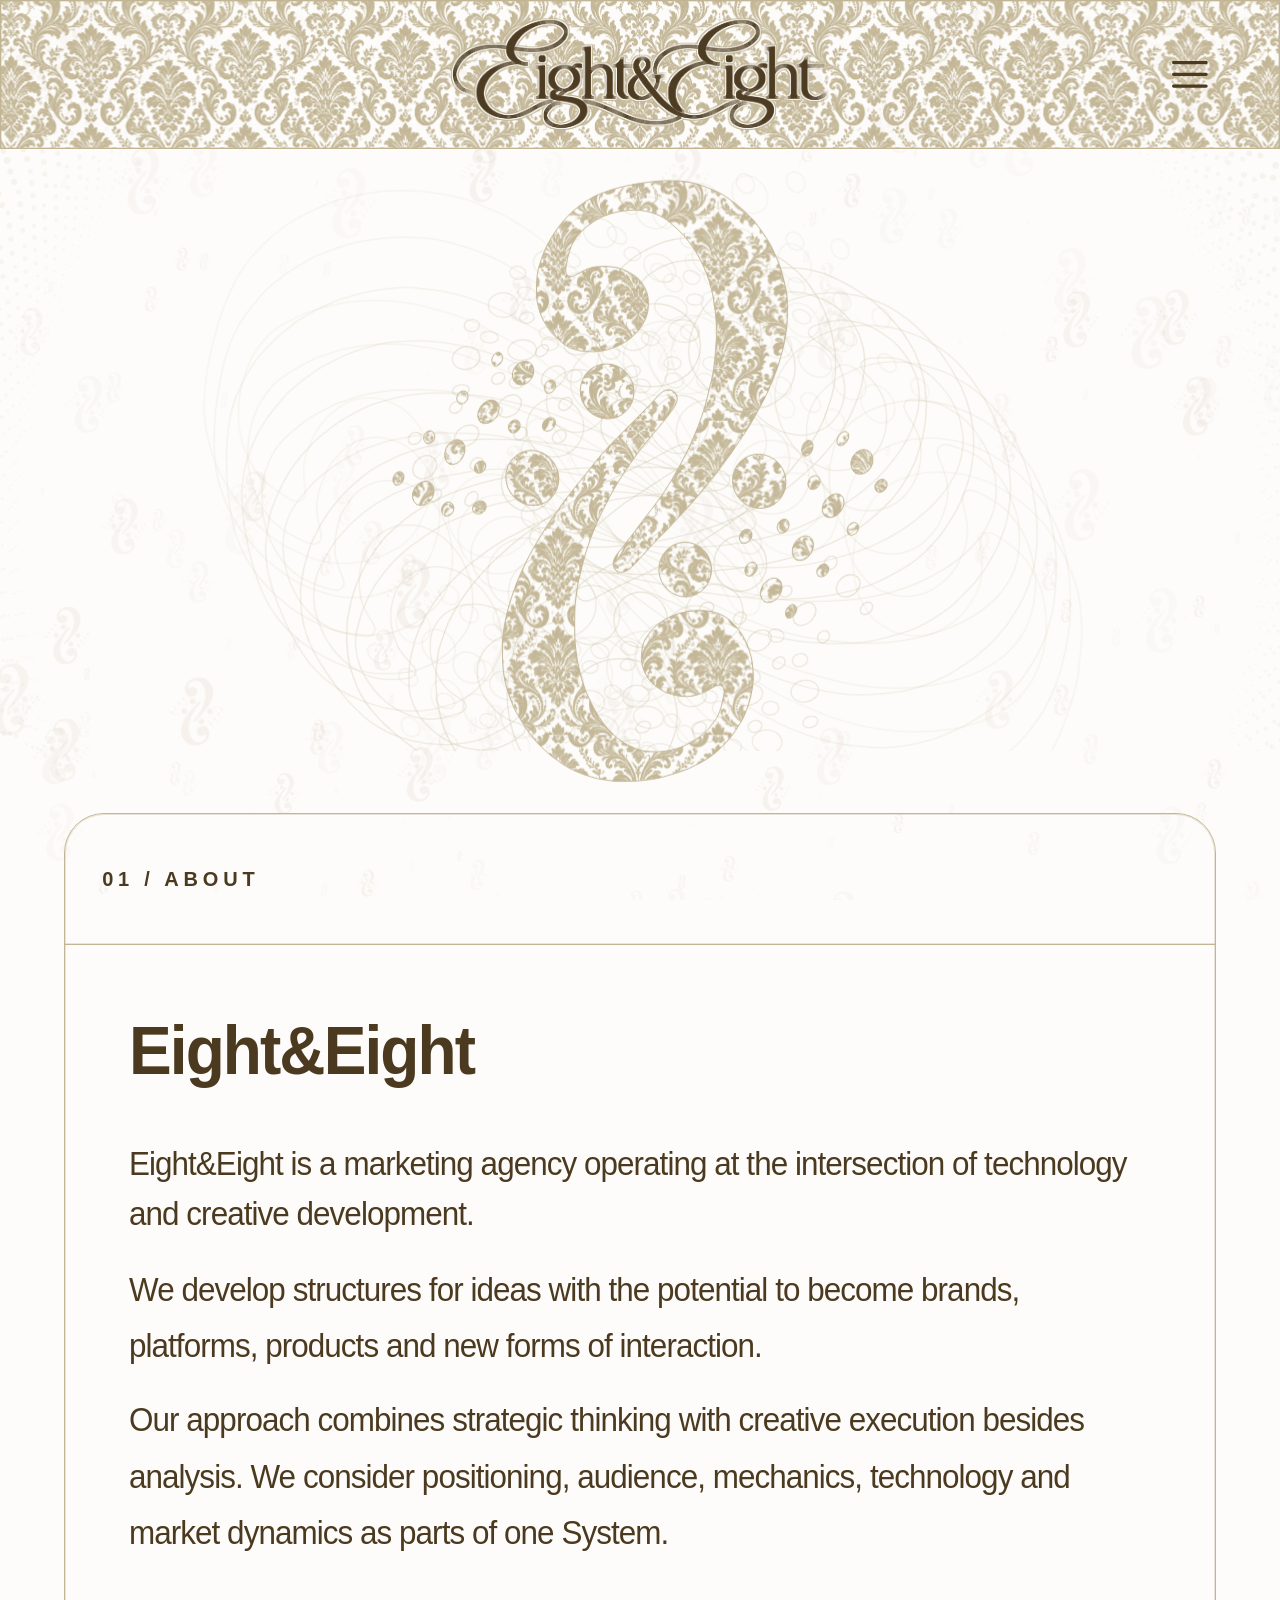
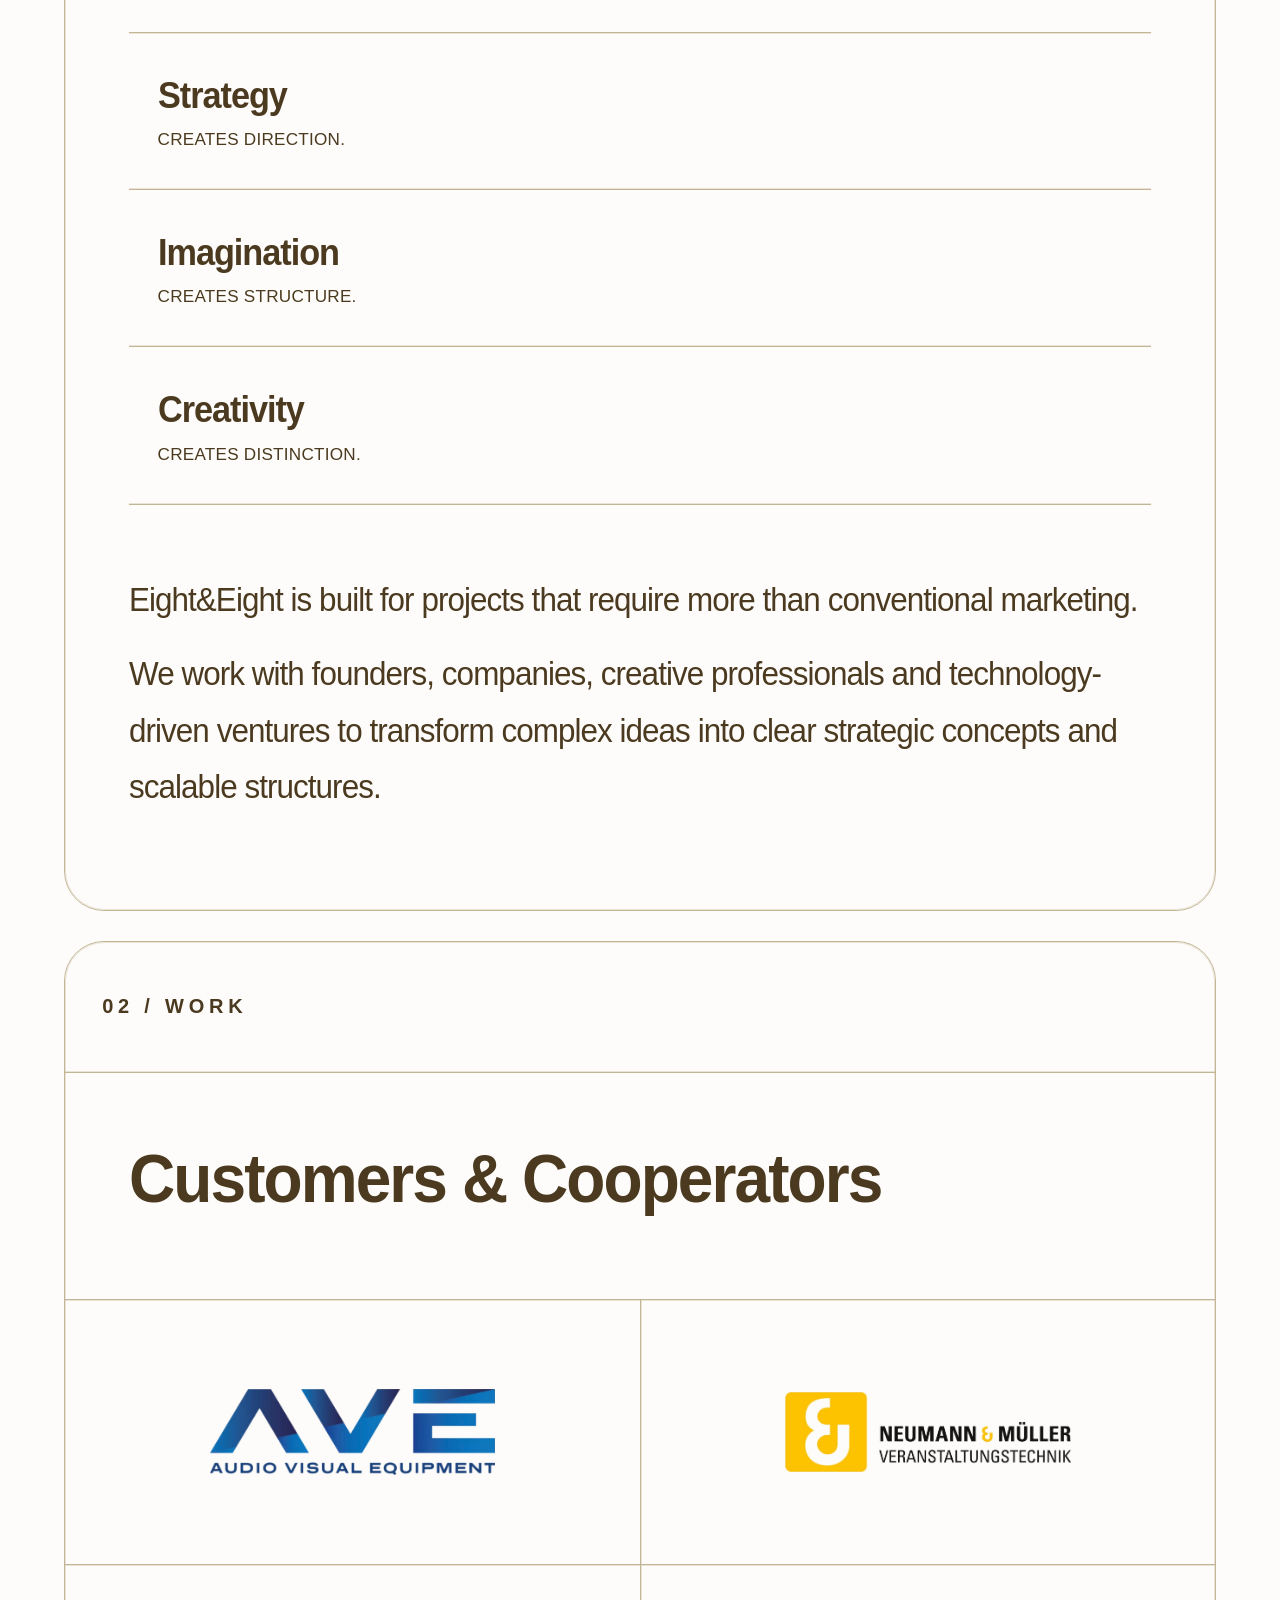
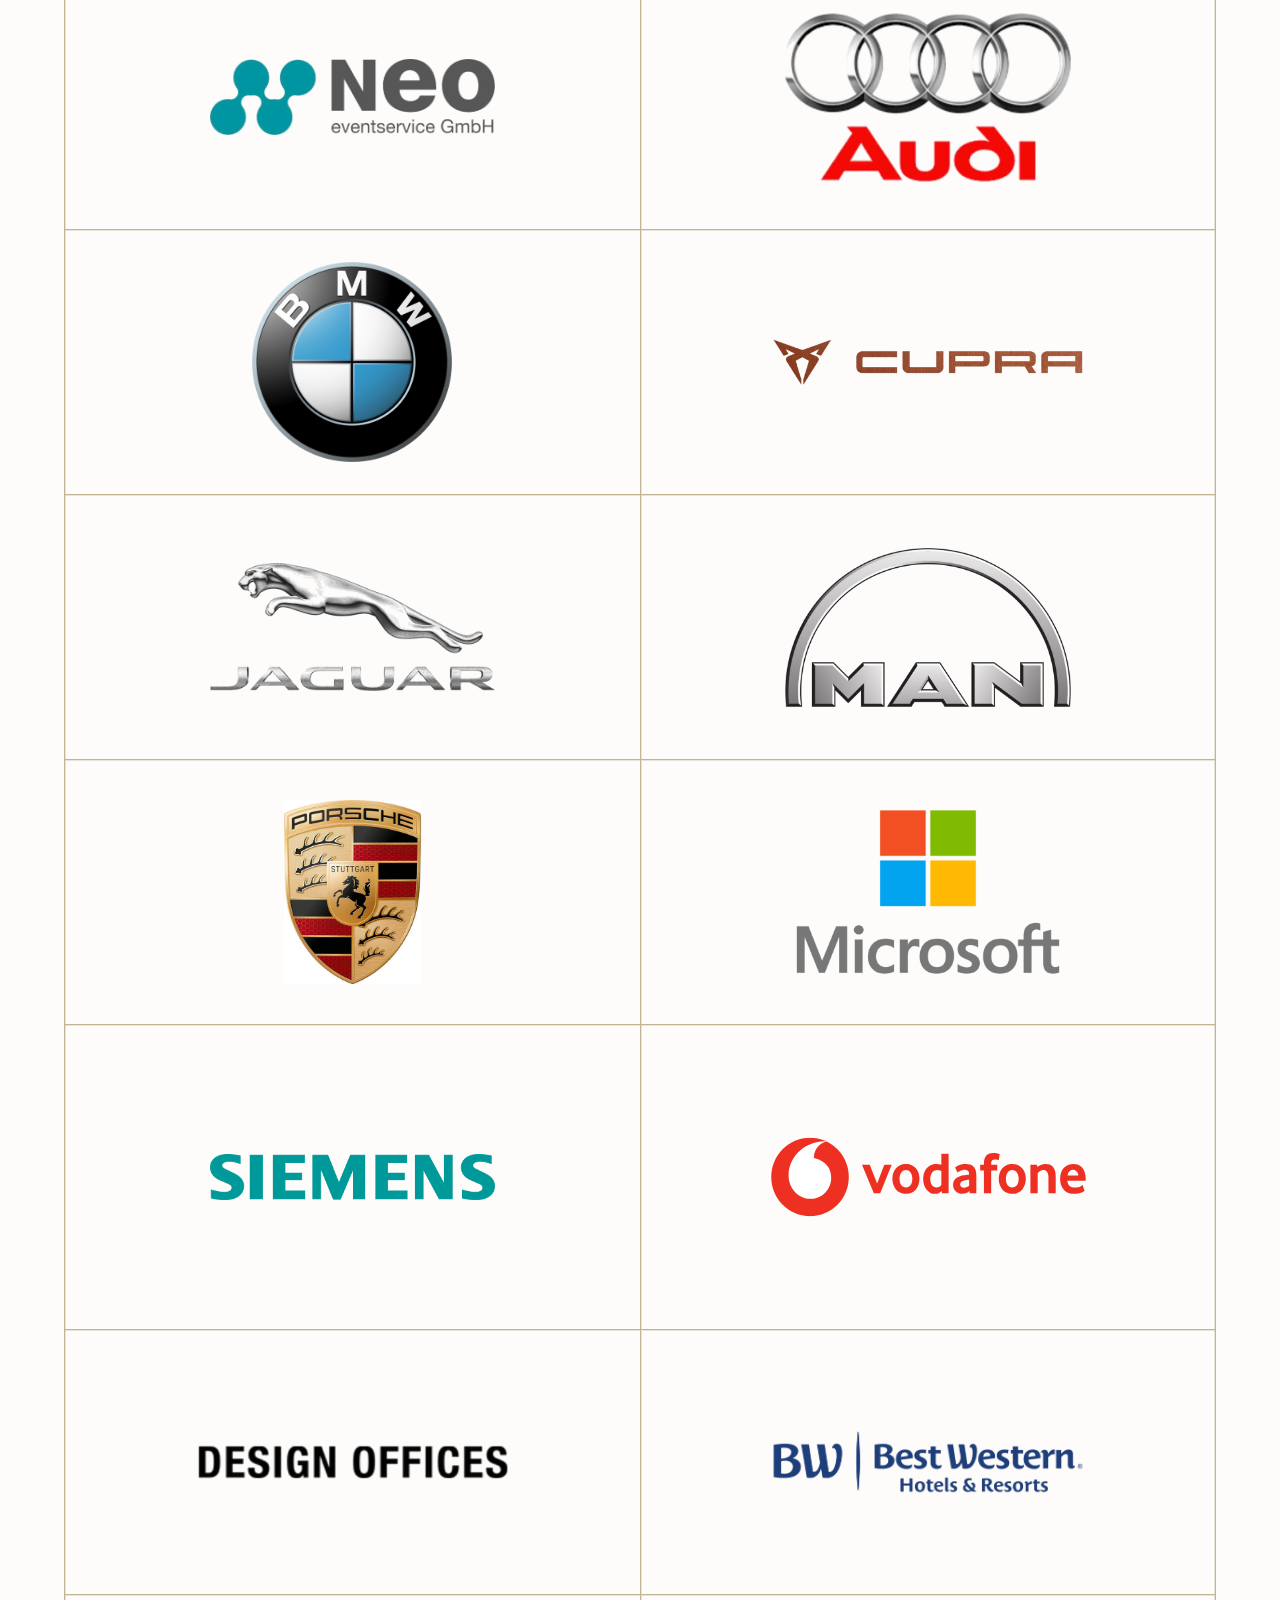
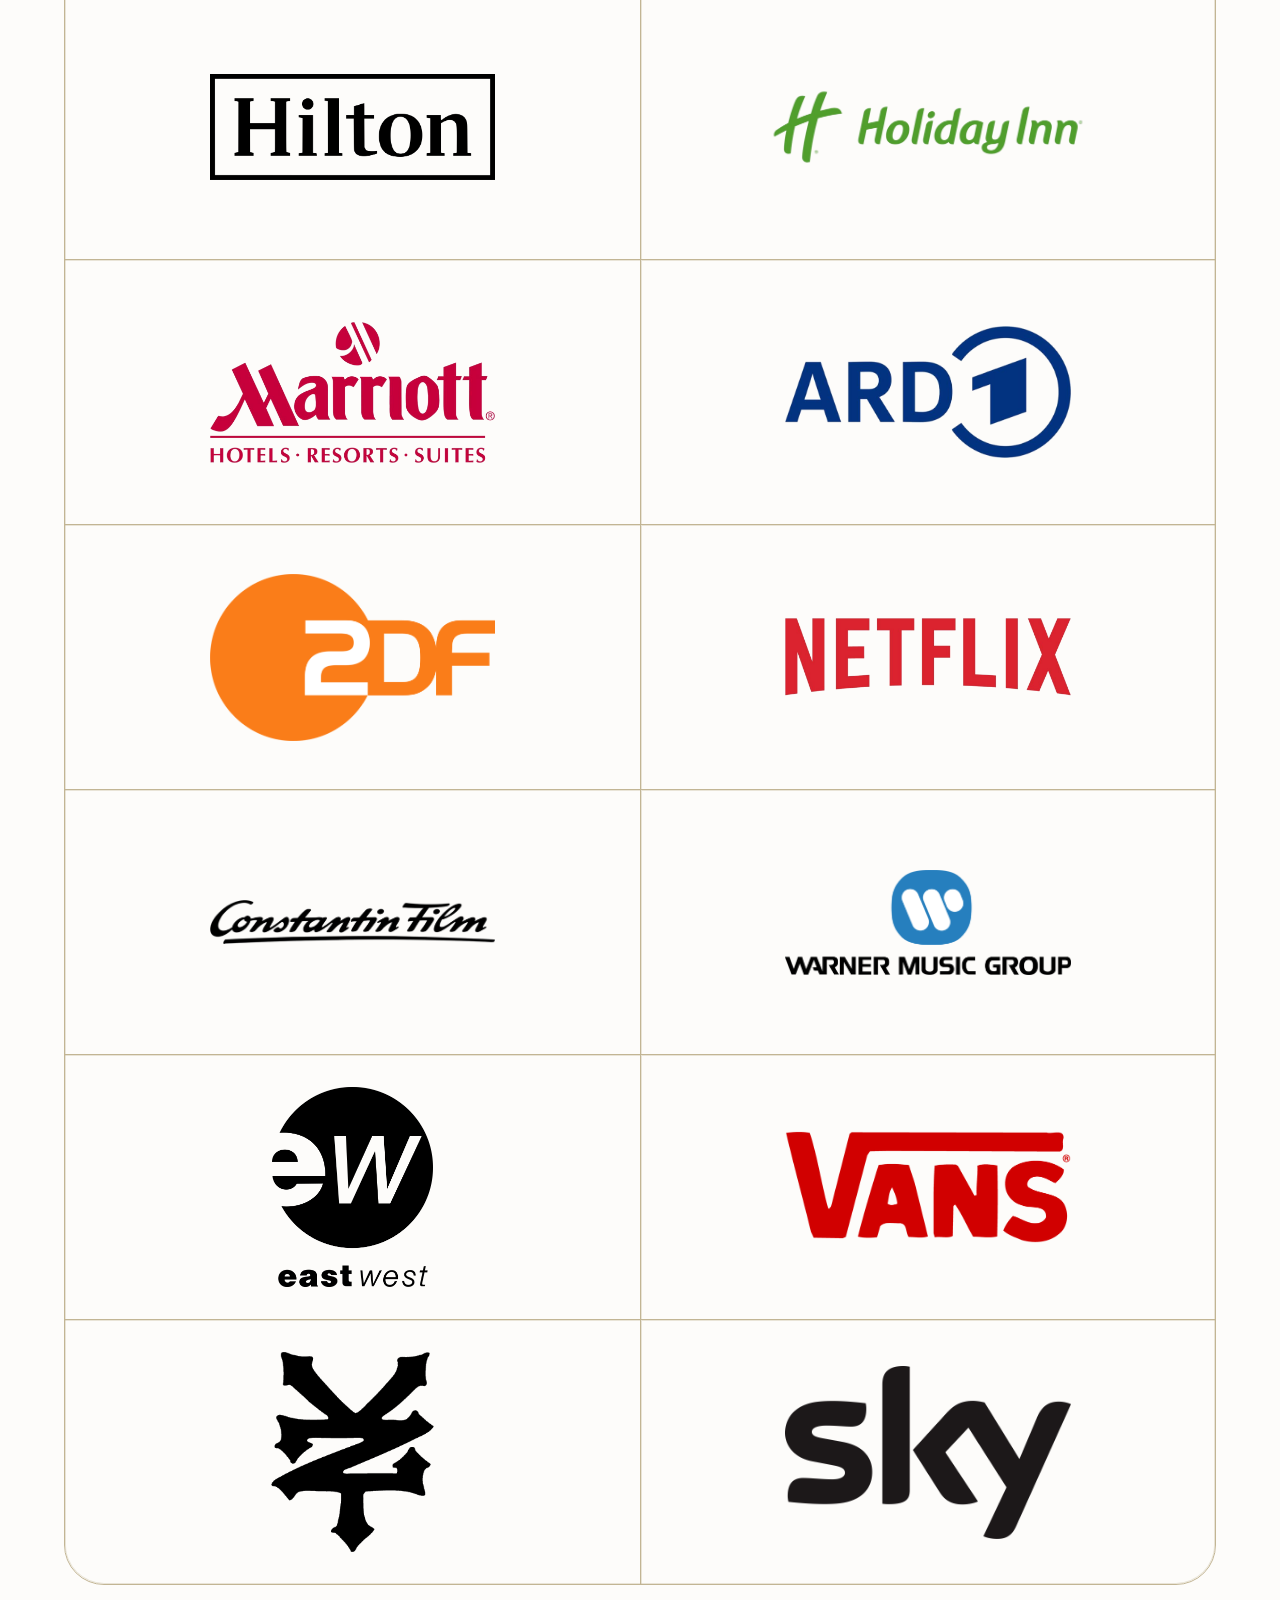
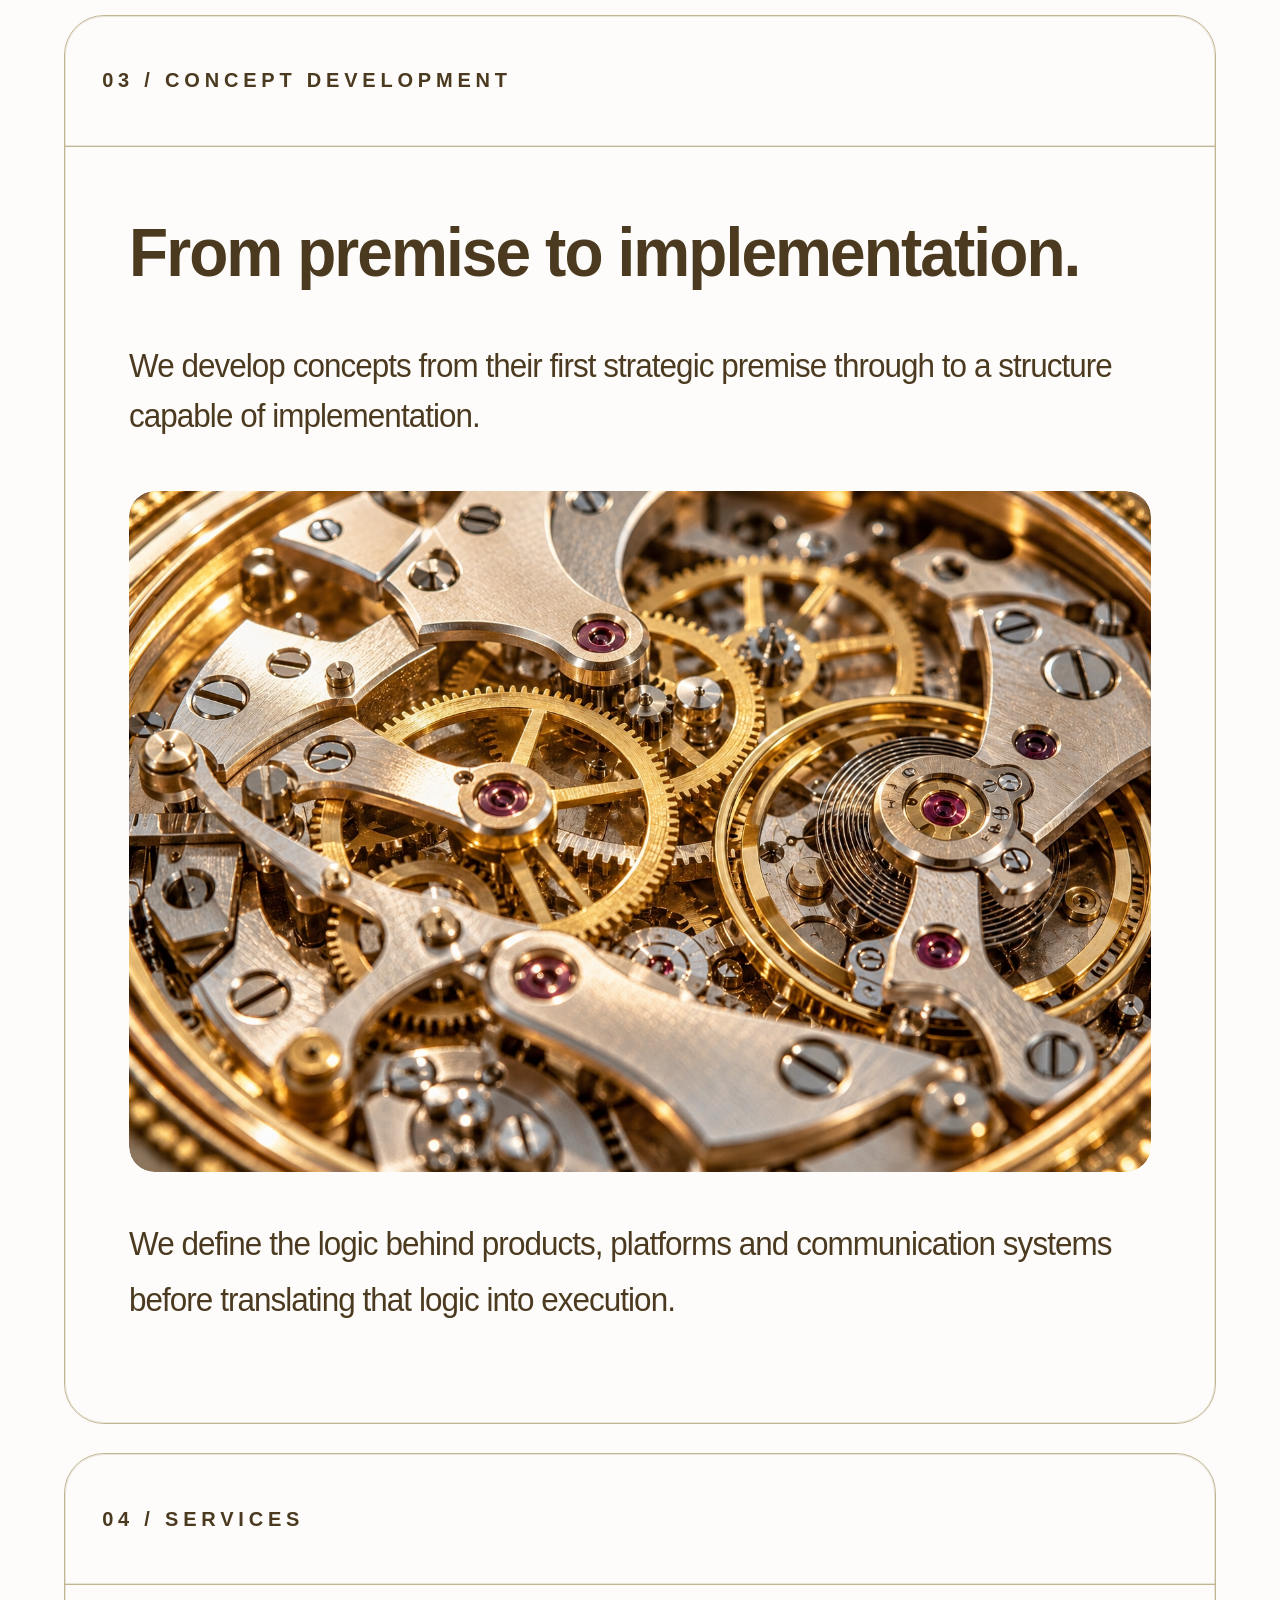
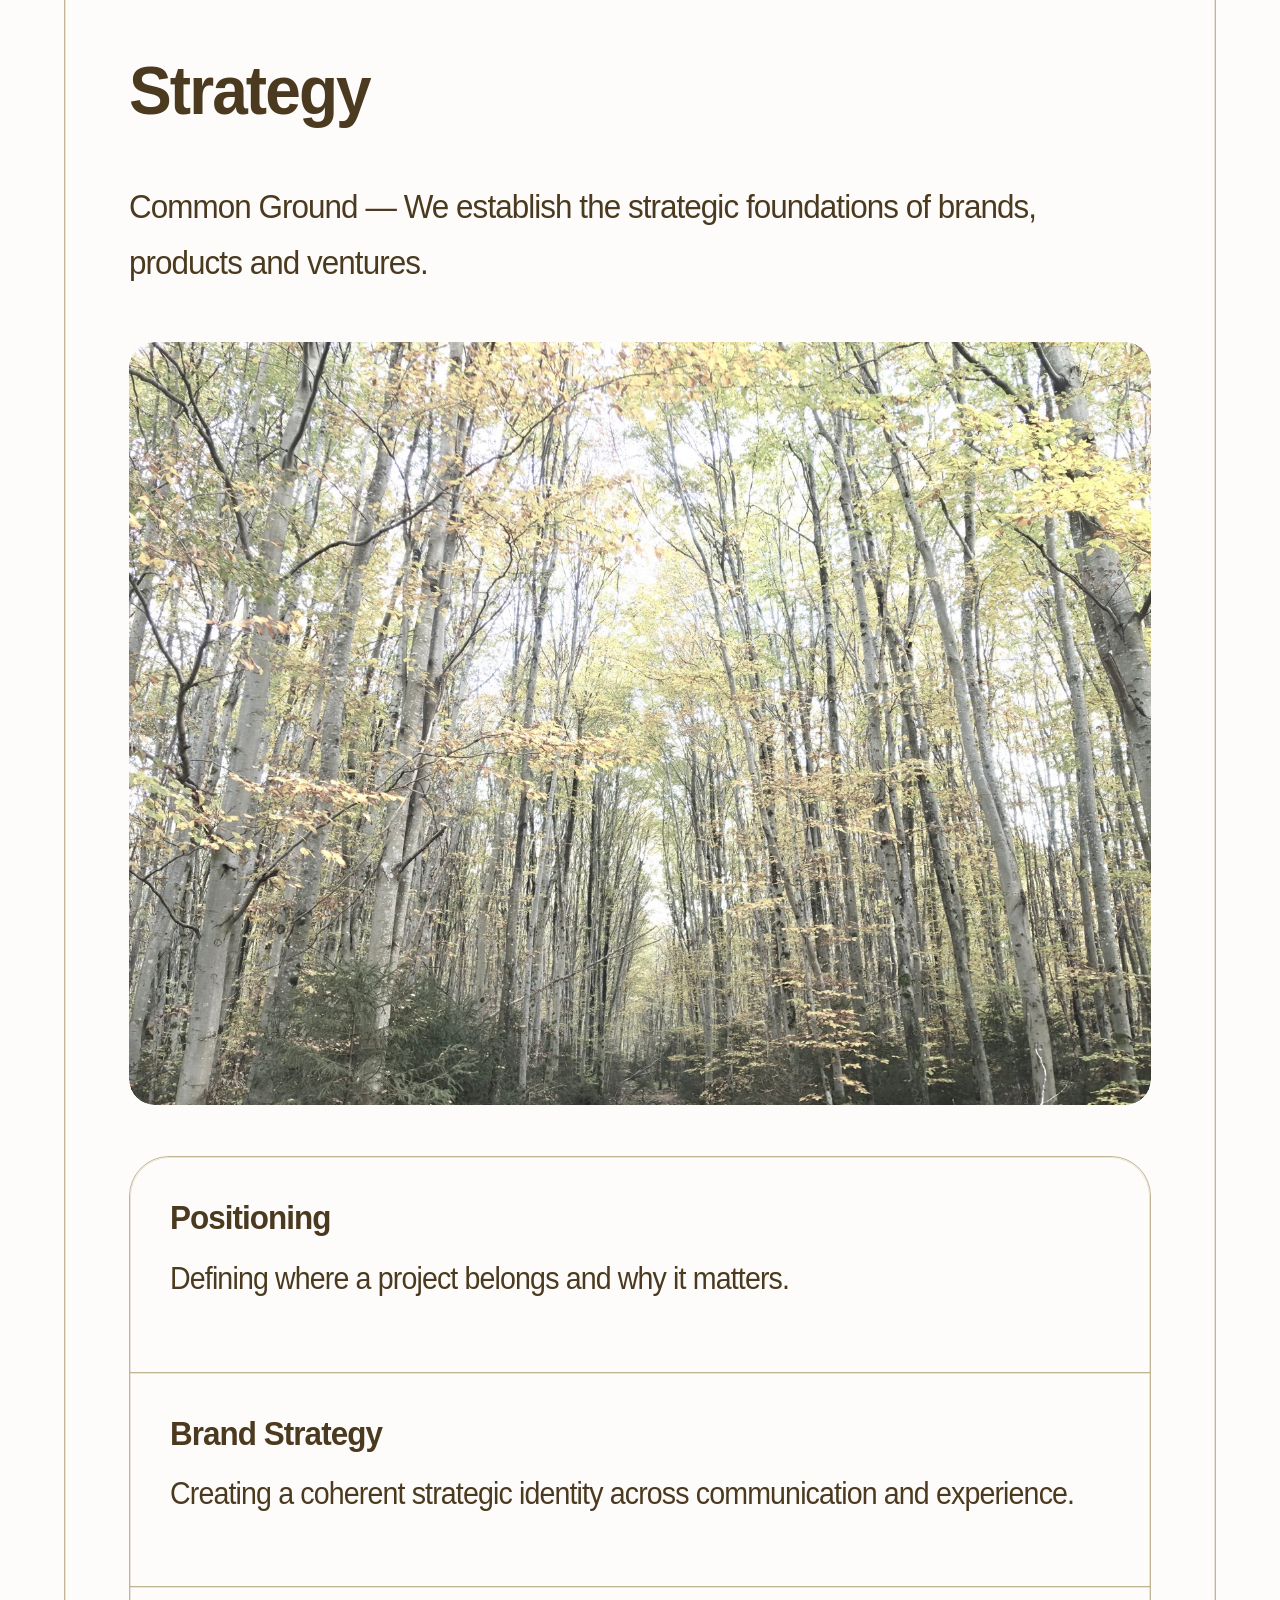
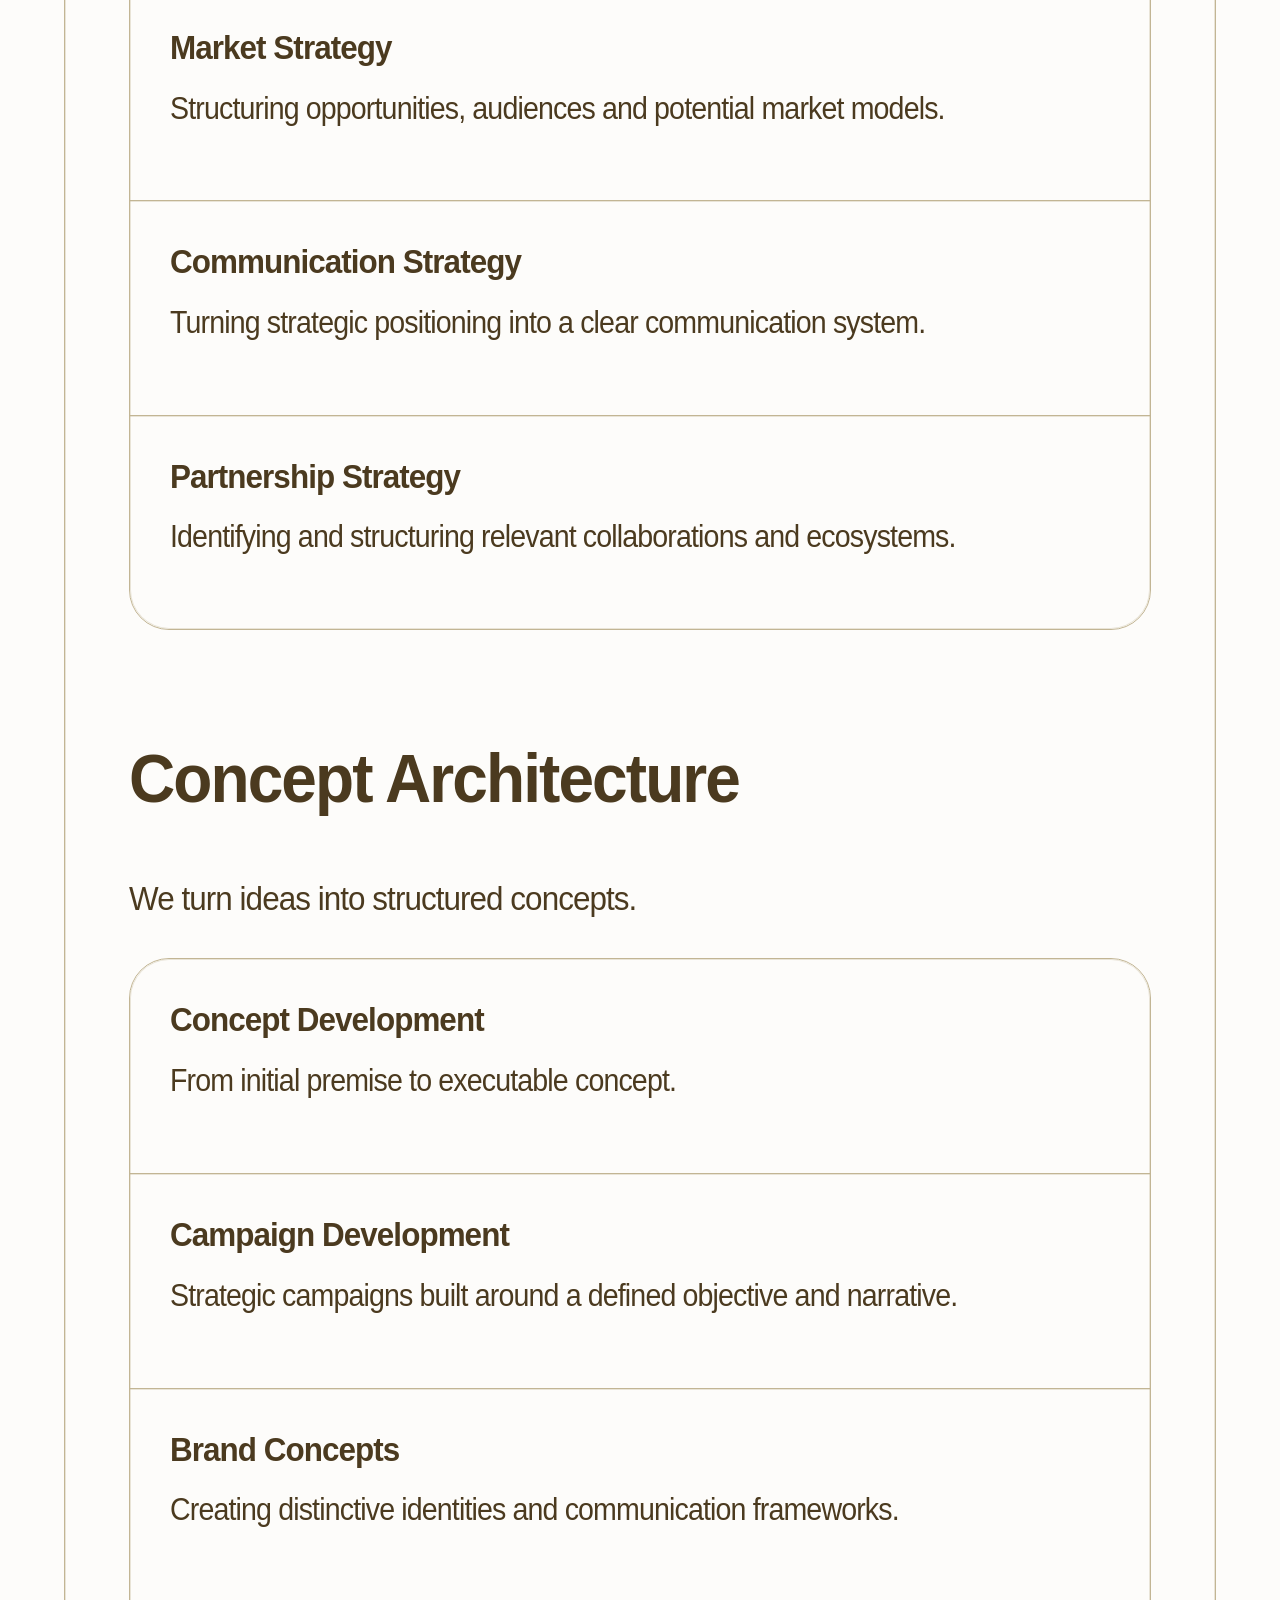
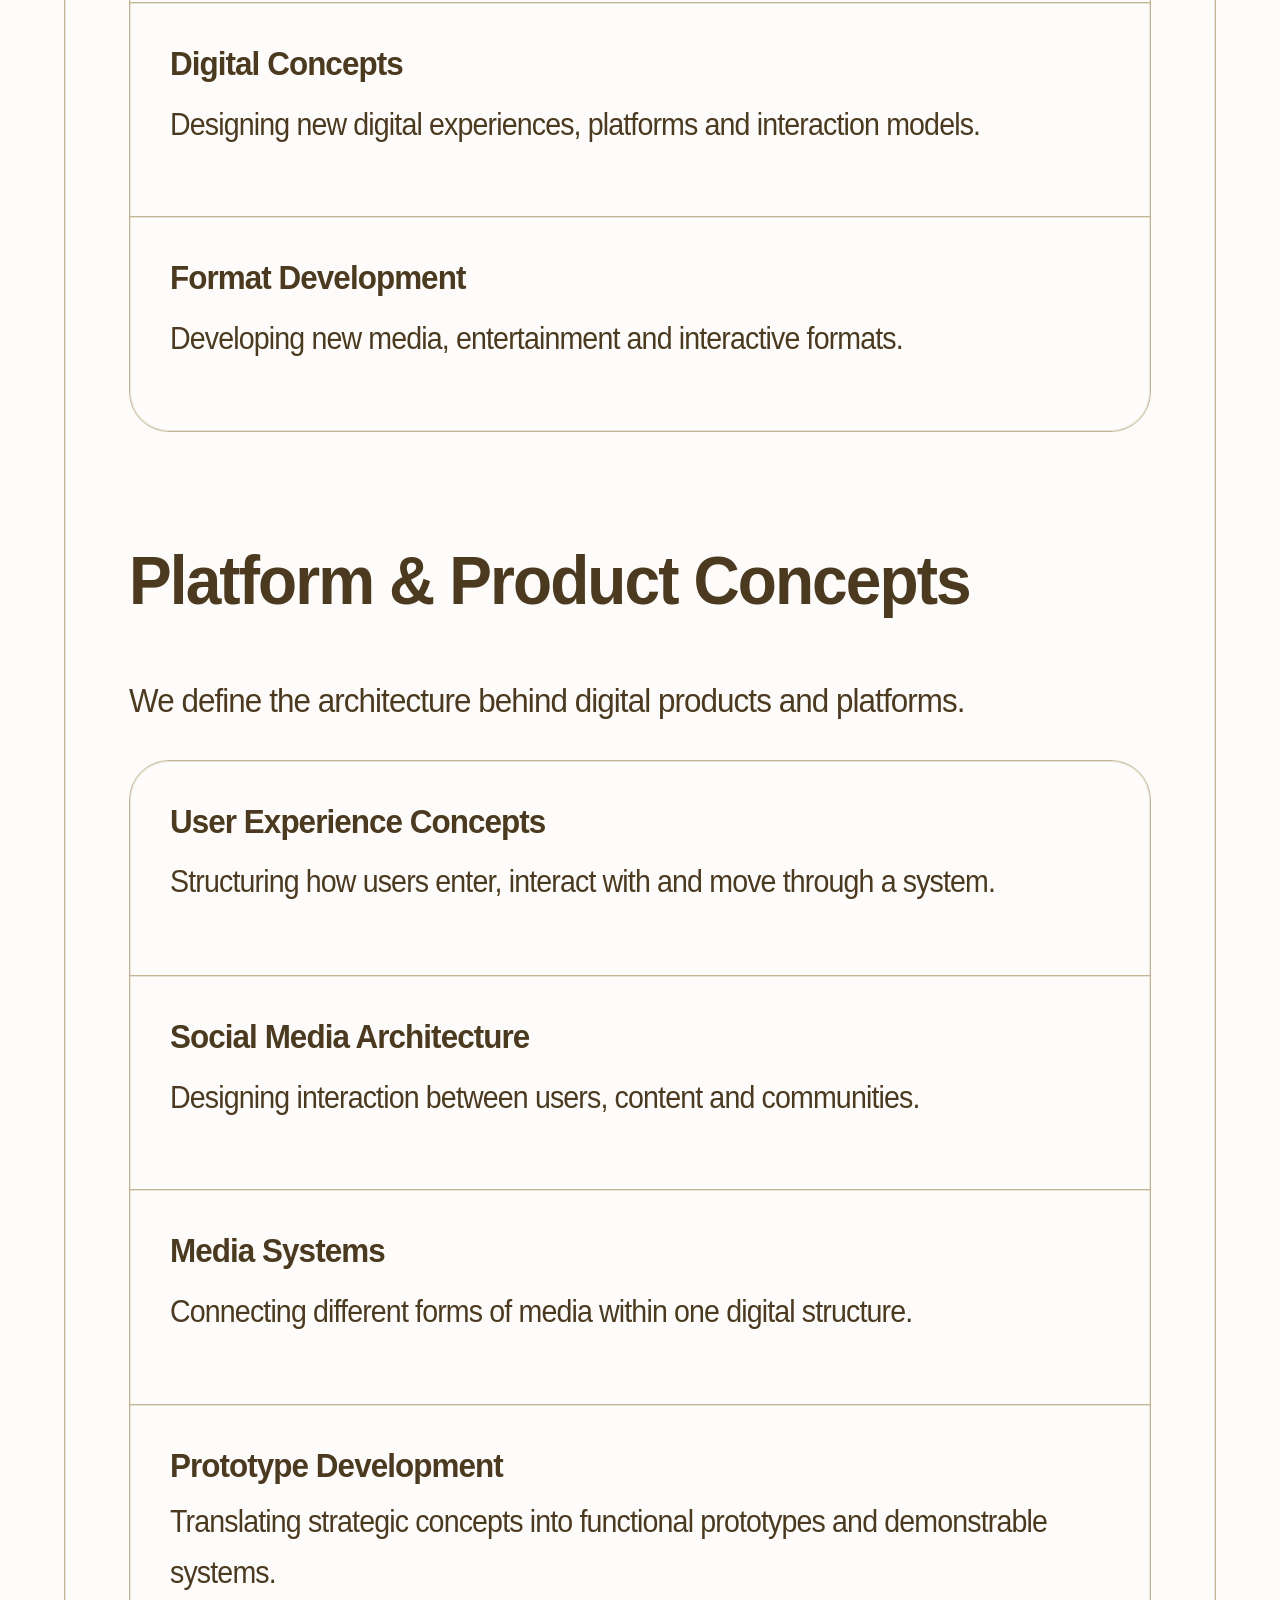
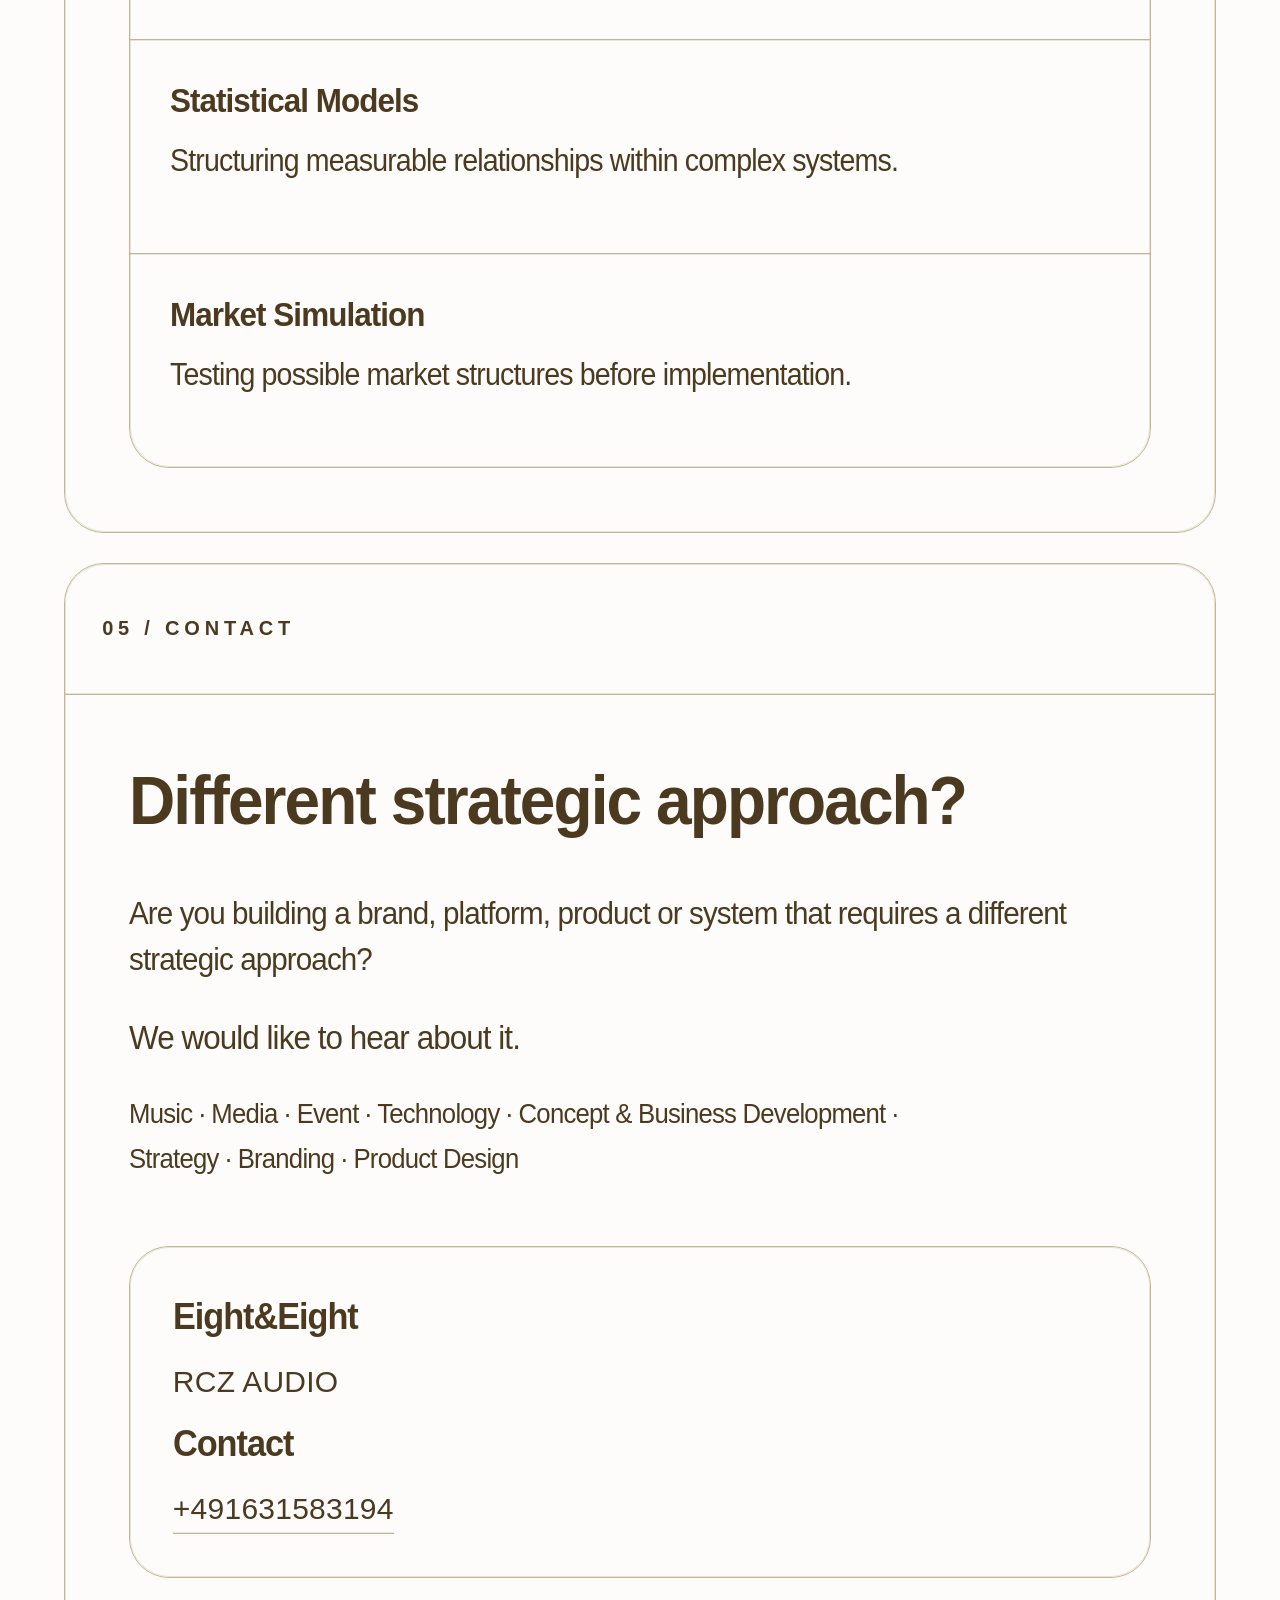
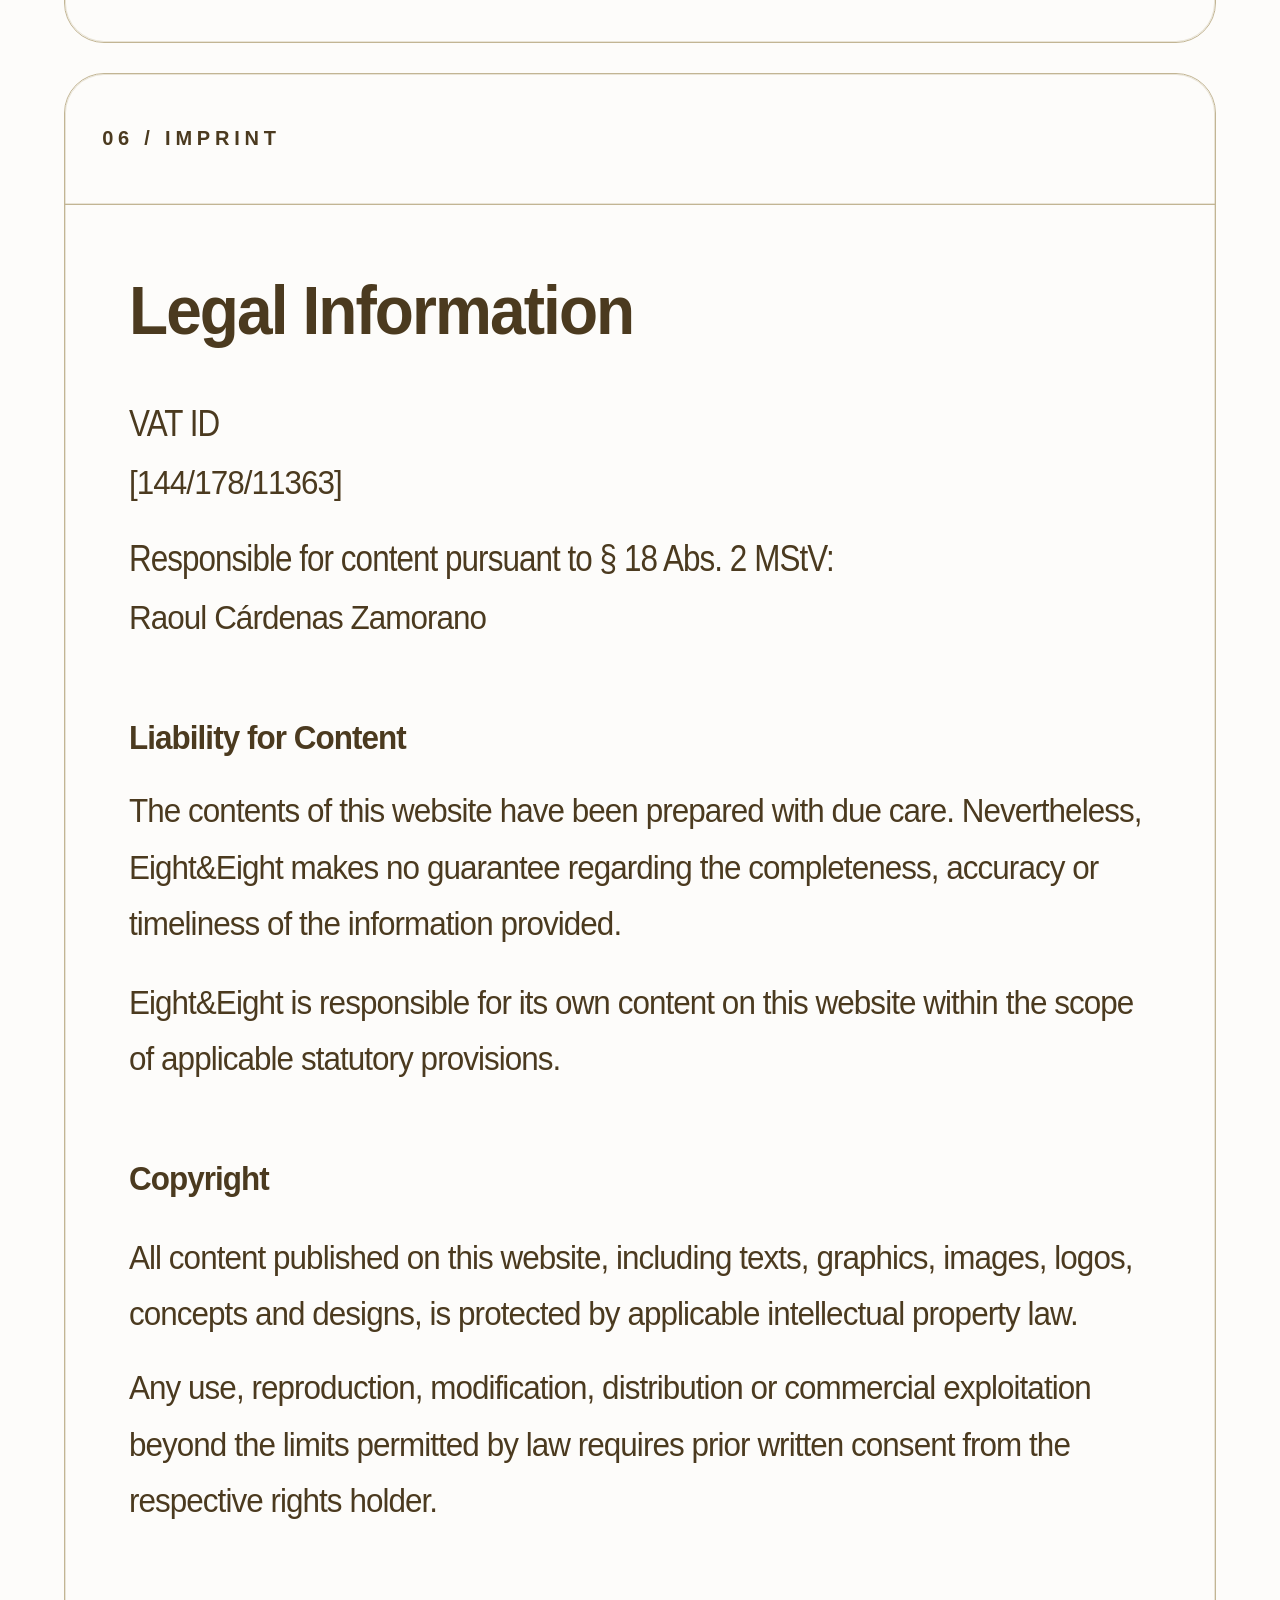
==== index.html @ 9d794fce "Add files via upload" ====
<!DOCTYPE html>
<html lang="en">
<head>
  <meta charset="UTF-8">
  <script src="page-start-v112.js?v=20261012-187"></script>
  <meta name="theme-color" content="#fdfcfa">
  <meta name="color-scheme" content="only light">
  <meta name="apple-mobile-web-app-status-bar-style" content="default">
  <style>:root{--page-cream:#fdfcfa}html,body{background:var(--page-cream)!important;color-scheme:only light}</style>
  <meta name="viewport" content="width=device-width, initial-scale=1.0, viewport-fit=cover">
  <meta name="description" content="Eight&Eight. Strategy, concept development and structural thinking for brands, platforms, products and ideas">
  <title>Eight&Eight</title>
  <meta name="eight-and-eight-version" content="v20261115-native-type">
  <link rel="stylesheet" href="styles.css?v=20261017-cream-fan-0008s">
  <link rel="stylesheet" href="design-logo-v6.css?v=20261103-desktop-font-all-modes">
  <link rel="stylesheet" href="gold-light-v72.css?v=20261121-banner-wordmark-contour">
  <link rel="stylesheet" href="proportional-layout-v222.css?v=20261122-banner-logo-scale136048896">
</head>
<body>
  <div class="browser-top-color" aria-hidden="true"></div>
  <div class="page-cream-ground" aria-hidden="true"></div>
  <div class="logo-rain-fallback" aria-hidden="true"></div>
  <canvas class="background-layers" aria-hidden="true"></canvas>
  <canvas class="main-logo-canvas" aria-hidden="true"></canvas>
    <div class="parallax-logo" aria-hidden="true" data-main-logo-layers="[{&quot;depth&quot;:7,&quot;scale&quot;:1.794,&quot;opacity&quot;:0.103924121254},{&quot;depth&quot;:6,&quot;scale&quot;:1.702,&quot;opacity&quot;:0.126736733237},{&quot;depth&quot;:5,&quot;scale&quot;:1.61,&quot;opacity&quot;:0.154556991752},{&quot;depth&quot;:4,&quot;scale&quot;:1.518,&quot;opacity&quot;:0.188484136283},{&quot;depth&quot;:3,&quot;scale&quot;:1.426,&quot;opacity&quot;:0.229858702784},{&quot;depth&quot;:2,&quot;scale&quot;:1.334,&quot;opacity&quot;:0.2803154912},{&quot;depth&quot;:1,&quot;scale&quot;:1.242,&quot;opacity&quot;:0.34184816},{&quot;depth&quot;:0,&quot;scale&quot;:1.15,&quot;opacity&quot;:0.416888}]"></div>

  <div class="site-shell">
    <header class="topbar">
      <span class="banner-blur" aria-hidden="true"></span>
      <a class="wordmark" href="#top" aria-label="Eight and Eight home" style="filter: url(#banner-wordmark-contour)">
        <img class="wordmark-logo" src="eight-and-eight-banner-logo-transparent-v35.png" alt="Eight&amp;Eight" width="1774" height="887" decoding="async" fetchpriority="high">
      </a>
      <button class="menu-toggle" aria-expanded="false" aria-controls="site-nav" aria-label="Open navigation">
        <svg class="menu-icon" viewBox="0 0 25 18.75" aria-hidden="true" focusable="false">
          <defs>
            <filter id="banner-wordmark-contour" x="-10%" y="-20%" width="120%" height="140%" color-interpolation-filters="sRGB">
              <feMorphology in="SourceAlpha" operator="dilate" radius="0.6" result="bold-alpha"/>
              <feFlood flood-color="var(--banner-logo-metal, #4b3a1f)" result="bold-ink"/>
              <feComposite in="bold-ink" in2="bold-alpha" operator="in" result="bold-logo"/>
              <feMorphology in="bold-alpha" operator="dilate" radius="1.35" result="outer-contour"/>
              <feFlood flood-color="var(--metallic-gold, #c2b594)" result="contour-gold"/>
              <feComposite in="contour-gold" in2="outer-contour" operator="in" result="gold-edge"/>
              <feMorphology in="bold-alpha" operator="dilate" radius="1" result="inner-contour"/>
              <feFlood flood-color="var(--page-cream, #fdfcfa)" result="contour-cream"/>
              <feComposite in="contour-cream" in2="inner-contour" operator="in" result="cream-edge"/>
              <feMerge>
                <feMergeNode in="gold-edge"/>
                <feMergeNode in="cream-edge"/>
                <feMergeNode in="bold-logo"/>
              </feMerge>
            </filter>
          </defs>
          <path d="M1.125 1.125H23.875 M1.125 9.375H23.875 M1.125 17.625H23.875"
            fill="none" stroke="currentColor" stroke-width="2.25" stroke-linecap="round"/>
        </svg>
      </button>
      <nav id="site-nav" class="site-nav">
        <a href="#about">ABOUT</a>
        <a href="#work">WORK</a>
        <a href="#concept-development">CONCEPT DEVELOPMENT</a>
        <a href="#services">SERVICES</a>
        <a href="#contact">CONTACT</a>
        <a href="#imprint">IMPRINT</a>
      </nav>
    </header>

    <div class="content-scroll" role="region" aria-label="Website content">
    <div class="banner-content-mask" aria-hidden="true"><canvas class="banner-logo-feed" aria-hidden="true"></canvas></div>
    <main id="top">
      <div class="logo-stage" aria-hidden="true">
        <svg xmlns="http://www.w3.org/2000/svg" class="hero-static-logo hero-wallpaper-logo" aria-hidden="true" focusable="false" width="922" height="1368" viewBox="0 0 922 1368">
<defs>
<mask id="hero-paper-shape" maskUnits="userSpaceOnUse" x="0" y="0" width="922" height="1368" style="mask-type:alpha">
<g fill="#ffffff" stroke="none"><path fill-rule="evenodd" d="M 415.030,1219.774 C 410.394,1219.297 405.785,1218.547 401.156,1217.851 C 396.528,1217.155 391.879,1216.514 387.366,1215.568 C 382.853,1214.623 378.474,1213.372 374.061,1211.997 C 369.649,1210.622 365.202,1209.123 360.824,1207.479 C 356.445,1205.834 352.135,1204.045 347.875,1202.139 C 343.615,1200.232 339.405,1198.207 335.348,1196.035 C 331.291,1193.863 327.387,1191.543 323.702,1189.033 C 320.017,1186.523 316.551,1183.823 312.808,1181.150 C 309.066,1178.476 305.047,1175.830 301.512,1173.005 C 297.977,1170.179 294.924,1167.175 291.548,1163.936 C 288.172,1160.698 284.472,1157.224 281.732,1154.479 C 278.992,1151.734 277.212,1149.717 274.783,1146.810 C 272.353,1143.904 269.275,1140.108 266.328,1136.380 C 263.381,1132.653 260.565,1128.993 257.953,1125.154 C 255.342,1121.314 252.933,1117.294 250.532,1113.268 C 248.131,1109.241 245.737,1105.209 243.370,1101.232 C 241.003,1097.255 238.664,1093.333 236.708,1089.224 C 234.751,1085.115 233.177,1080.818 231.531,1076.513 C 229.885,1072.209 228.166,1067.897 226.648,1063.491 C 225.130,1059.085 223.812,1054.585 222.582,1050.088 C 221.351,1045.591 220.207,1041.097 219.237,1036.556 C 218.266,1032.016 217.469,1027.428 216.907,1022.801 C 216.346,1018.174 216.020,1013.509 215.771,1008.841 C 215.522,1004.174 215.350,999.504 215.234,994.833 C 215.117,990.163 215.056,985.490 215.040,980.816 C 215.025,976.142 215.055,971.467 215.270,966.802 C 215.485,962.137 215.885,957.483 216.473,952.851 C 217.060,948.218 217.836,943.607 218.652,939.005 C 219.468,934.402 220.325,929.807 221.316,925.243 C 222.307,920.680 223.433,916.147 224.581,911.613 C 225.729,907.080 226.900,902.545 228.222,898.096 C 229.543,893.646 231.015,889.281 232.543,884.899 C 234.071,880.517 235.655,876.118 237.212,871.691 C 238.768,867.263 240.297,862.808 241.981,858.569 C 243.665,854.331 245.505,850.308 247.370,846.237 C 249.235,842.166 251.126,838.047 253.045,833.910 C 254.964,829.773 256.912,825.619 258.968,821.560 C 261.025,817.500 263.191,813.535 265.353,809.533 C 267.515,805.531 269.675,801.492 271.908,797.456 C 274.142,793.419 276.450,789.386 278.878,785.507 C 281.306,781.628 283.854,777.903 286.253,773.980 C 288.651,770.058 290.900,765.936 293.327,761.998 C 295.754,758.059 298.359,754.303 300.969,750.498 C 303.579,746.694 306.194,742.840 308.889,739.098 C 311.584,735.356 314.359,731.726 316.875,728.093 C 319.391,724.459 321.649,720.821 323.991,717.464 C 326.334,714.108 328.761,711.033 331.415,707.795 C 334.069,704.557 336.950,701.156 339.742,697.543 C 342.533,693.930 345.235,690.105 348.132,686.467 C 351.030,682.829 354.123,679.377 357.059,675.775 C 359.995,672.173 362.774,668.422 365.651,664.775 C 368.529,661.127 371.504,657.584 374.398,653.938 C 377.291,650.292 380.101,646.543 382.907,642.982 C 385.712,639.420 388.512,636.045 391.461,632.601 C 394.410,629.157 397.508,625.645 400.669,622.200 C 403.829,618.755 407.053,615.377 410.296,612.015 C 413.540,608.653 416.803,605.306 420.073,601.967 C 423.342,598.627 426.618,595.294 429.898,591.966 C 433.178,588.638 436.463,585.314 439.750,581.992 C 443.036,578.670 446.325,575.349 449.614,572.030 C 452.904,568.711 456.196,565.394 459.484,562.073 C 462.771,558.752 466.055,555.428 469.347,552.110 C 472.639,548.792 475.938,545.481 479.185,542.123 C 482.432,538.765 485.627,535.360 488.708,531.876 C 491.789,528.393 494.757,524.830 497.992,521.546 C 501.227,518.261 504.730,515.254 508.843,513.700 C 512.955,512.145 517.678,512.043 521.726,513.769 C 525.774,515.495 529.148,519.049 530.505,523.223 C 531.861,527.396 531.201,532.189 529.480,536.498 C 527.760,540.806 524.979,544.630 522.361,548.419 C 519.744,552.207 517.291,555.960 514.516,559.605 C 511.741,563.249 508.645,566.785 505.679,570.405 C 502.712,574.025 499.875,577.730 496.928,581.297 C 493.980,584.865 490.922,588.295 487.932,591.750 C 484.943,595.204 482.021,598.682 479.027,602.207 C 476.033,605.732 472.965,609.304 470.081,612.971 C 467.196,616.638 464.493,620.400 461.858,624.045 C 459.222,627.690 456.653,631.218 454.045,634.791 C 451.438,638.364 448.794,641.984 446.182,645.742 C 443.570,649.501 440.992,653.399 438.434,657.286 C 435.876,661.172 433.339,665.048 430.788,668.946 C 428.237,672.844 425.672,676.764 423.238,680.752 C 420.803,684.740 418.497,688.797 416.161,692.848 C 413.824,696.899 411.456,700.944 409.335,705.032 C 407.214,709.120 405.339,713.250 403.265,717.303 C 401.191,721.357 398.917,725.334 396.784,729.453 C 394.650,733.572 392.655,737.833 390.756,742.079 C 388.857,746.325 387.052,750.556 385.219,754.803 C 383.385,759.050 381.522,763.312 379.743,767.616 C 377.964,771.920 376.270,776.265 374.705,780.656 C 373.141,785.047 371.707,789.484 370.222,793.795 C 368.736,798.105 367.200,802.289 365.833,806.696 C 364.465,811.104 363.267,815.735 362.077,820.108 C 360.887,824.480 359.705,828.595 358.633,832.958 C 357.561,837.322 356.598,841.935 355.495,846.452 C 354.392,850.968 353.149,855.389 352.200,859.924 C 351.252,864.459 350.597,869.110 349.962,873.748 C 349.326,878.386 348.709,883.011 348.106,887.643 C 347.502,892.276 346.913,896.914 346.536,901.569 C 346.160,906.224 345.998,910.896 345.884,915.568 C 345.771,920.240 345.707,924.913 345.680,929.585 C 345.652,934.258 345.661,938.932 345.702,943.605 C 345.744,948.277 345.818,952.950 345.963,957.621 C 346.107,962.292 346.323,966.961 346.691,971.618 C 347.060,976.274 347.580,980.918 348.163,985.555 C 348.746,990.191 349.391,994.821 350.151,999.431 C 350.910,1004.042 351.783,1008.634 352.766,1013.173 C 353.749,1017.713 354.841,1022.201 356.018,1026.687 C 357.195,1031.173 358.456,1035.658 359.842,1040.115 C 361.228,1044.572 362.738,1049.003 364.382,1053.354 C 366.027,1057.704 367.805,1061.975 369.698,1066.225 C 371.590,1070.475 373.597,1074.703 375.647,1078.910 C 377.697,1083.116 379.790,1087.301 382.040,1091.382 C 384.289,1095.463 386.694,1099.441 389.193,1103.353 C 391.692,1107.266 394.284,1111.113 397.080,1114.838 C 399.875,1118.562 402.874,1122.164 405.986,1125.648 C 409.098,1129.131 412.324,1132.495 415.674,1135.735 C 419.024,1138.975 422.499,1142.091 426.171,1144.918 C 429.843,1147.745 433.713,1150.284 437.568,1152.483 C 441.424,1154.682 445.266,1156.540 449.293,1158.316 C 453.319,1160.092 457.531,1161.786 461.936,1163.151 C 466.341,1164.516 470.938,1165.552 475.569,1166.139 C 480.200,1166.726 484.865,1166.863 489.548,1166.927 C 494.231,1166.990 498.933,1166.979 503.506,1166.572 C 508.078,1166.164 512.521,1165.359 516.982,1164.479 C 521.443,1163.598 525.921,1162.642 530.250,1161.326 C 534.579,1160.009 538.759,1158.332 542.883,1156.422 C 547.007,1154.512 551.074,1152.370 555.122,1150.191 C 559.169,1148.012 563.197,1145.796 566.949,1143.292 C 570.701,1140.788 574.179,1137.994 577.731,1135.012 C 581.283,1132.030 584.910,1128.859 587.870,1125.450 C 590.830,1122.041 593.123,1118.395 595.407,1115.334 C 597.691,1112.273 599.966,1109.798 602.136,1106.270 C 604.307,1102.743 606.372,1098.164 608.016,1093.663 C 609.659,1089.163 610.881,1084.741 611.952,1080.346 C 613.024,1075.951 613.945,1071.582 614.845,1066.874 C 615.745,1062.166 616.625,1057.118 615.350,1053.231 C 614.075,1049.345 610.647,1046.620 606.720,1046.533 C 602.793,1046.447 598.368,1048.998 594.192,1051.372 C 590.017,1053.745 586.091,1055.940 581.963,1057.983 C 577.835,1060.027 573.505,1061.919 569.073,1063.399 C 564.641,1064.879 560.107,1065.949 555.488,1066.499 C 550.870,1067.050 546.167,1067.081 541.517,1066.720 C 536.867,1066.359 532.271,1065.604 527.709,1064.640 C 523.147,1063.676 518.619,1062.502 514.259,1060.867 C 509.898,1059.233 505.704,1057.136 501.701,1054.730 C 497.697,1052.323 493.883,1049.606 490.303,1046.633 C 486.722,1043.660 483.374,1040.431 480.489,1036.804 C 477.604,1033.177 475.182,1029.153 473.119,1024.969 C 471.056,1020.785 469.353,1016.442 468.188,1011.934 C 467.022,1007.427 466.396,1002.757 466.291,998.126 C 466.186,993.496 466.604,988.905 467.253,984.184 C 467.902,979.463 468.782,974.611 470.052,970.729 C 471.322,966.847 472.982,963.935 475.252,960.492 C 477.522,957.049 480.404,953.075 483.356,949.353 C 486.309,945.632 489.332,942.162 492.825,939.122 C 496.318,936.082 500.281,933.472 504.148,930.960 C 508.016,928.448 511.788,926.034 515.803,924.006 C 519.819,921.978 524.078,920.335 528.400,918.814 C 532.722,917.292 537.106,915.891 541.597,914.774 C 546.088,913.658 550.686,912.825 555.319,912.267 C 559.951,911.710 564.618,911.428 569.292,911.383 C 573.966,911.338 578.646,911.529 583.284,911.967 C 587.922,912.405 592.517,913.088 597.014,914.235 C 601.511,915.382 605.908,916.991 610.118,918.912 C 614.327,920.833 618.348,923.064 622.070,925.795 C 625.792,928.527 629.215,931.758 632.461,935.142 C 635.706,938.527 638.773,942.066 641.646,945.699 C 644.518,949.333 647.195,953.061 649.505,956.969 C 651.815,960.876 653.758,964.962 655.587,969.201 C 657.417,973.441 659.135,977.834 660.729,982.209 C 662.324,986.585 663.796,990.945 664.861,995.447 C 665.927,999.949 666.586,1004.593 667.151,1009.237 C 667.716,1013.882 668.187,1018.525 668.444,1023.187 C 668.700,1027.849 668.741,1032.530 668.486,1037.191 C 668.231,1041.852 667.680,1046.494 667.006,1051.115 C 666.332,1055.735 665.535,1060.335 664.521,1064.907 C 663.507,1069.480 662.275,1074.024 660.916,1078.410 C 659.557,1082.796 658.070,1087.023 656.486,1091.309 C 654.901,1095.596 653.218,1099.943 651.249,1104.028 C 649.281,1108.113 647.027,1111.937 644.640,1115.848 C 642.253,1119.759 639.732,1123.757 637.139,1127.668 C 634.546,1131.579 631.880,1135.404 629.016,1139.085 C 626.153,1142.767 623.091,1146.305 619.903,1149.719 C 616.714,1153.134 613.400,1156.426 610.052,1159.690 C 606.704,1162.954 603.323,1166.190 599.736,1169.169 C 596.148,1172.149 592.354,1174.872 588.487,1177.501 C 584.619,1180.131 580.678,1182.667 576.617,1184.942 C 572.556,1187.217 568.375,1189.232 564.230,1191.288 C 560.084,1193.344 555.974,1195.442 551.772,1197.259 C 547.570,1199.077 543.277,1200.614 538.910,1202.151 C 534.542,1203.688 530.101,1205.225 525.632,1206.618 C 521.164,1208.012 516.668,1209.262 512.183,1210.558 C 507.699,1211.853 503.226,1213.194 498.676,1214.216 C 494.125,1215.239 489.498,1215.944 484.871,1216.619 C 480.244,1217.295 475.617,1217.941 470.976,1218.473 C 466.335,1219.005 461.680,1219.422 457.017,1219.709 C 452.355,1219.997 447.684,1220.154 443.012,1220.290 C 438.339,1220.426 433.664,1220.541 428.995,1220.497 C 424.327,1220.453 419.665,1220.250 415.030,1219.774 Z M 422.391,840.783 C 418.714,838.754 416.436,834.611 415.779,830.143 C 415.122,825.674 416.085,820.879 417.973,816.732 C 419.861,812.586 422.675,809.087 425.601,805.552 C 428.526,802.017 431.564,798.445 434.406,794.744 C 437.248,791.042 439.896,787.210 442.713,783.564 C 445.529,779.917 448.516,776.455 451.330,772.805 C 454.145,769.155 456.788,765.316 459.508,761.567 C 462.227,757.818 465.022,754.160 467.816,750.498 C 470.609,746.836 473.399,743.171 476.158,739.626 C 478.917,736.080 481.643,732.655 484.353,729.025 C 487.064,725.395 489.758,721.562 492.579,717.857 C 495.400,714.153 498.349,710.578 501.108,706.789 C 503.868,703.000 506.438,698.998 508.732,695.326 C 511.025,691.654 513.041,688.313 515.220,684.858 C 517.399,681.402 519.740,677.831 522.041,674.007 C 524.341,670.183 526.600,666.106 528.920,662.036 C 531.240,657.965 533.620,653.900 535.723,649.825 C 537.826,645.749 539.652,641.664 541.669,637.773 C 543.686,633.882 545.895,630.184 548.005,626.168 C 550.114,622.152 552.125,617.818 553.986,613.574 C 555.847,609.329 557.558,605.173 559.368,601.009 C 561.177,596.844 563.085,592.671 564.900,588.437 C 566.716,584.203 568.439,579.909 570.075,575.561 C 571.711,571.213 573.261,566.810 574.797,562.386 C 576.334,557.961 577.858,553.514 579.205,549.117 C 580.553,544.720 581.725,540.374 582.922,535.987 C 584.118,531.600 585.340,527.172 586.338,522.738 C 587.337,518.305 588.112,513.868 589.210,509.548 C 590.308,505.229 591.727,501.028 592.872,496.599 C 594.016,492.171 594.884,487.515 595.652,482.887 C 596.419,478.259 597.086,473.659 597.698,469.040 C 598.310,464.420 598.867,459.781 599.332,455.136 C 599.796,450.490 600.168,445.839 600.482,441.183 C 600.795,436.528 601.049,431.867 601.425,427.214 C 601.801,422.561 602.300,417.916 602.488,413.261 C 602.677,408.607 602.555,403.942 602.286,399.286 C 602.016,394.630 601.599,389.983 601.252,385.324 C 600.904,380.666 600.626,375.996 600.018,371.379 C 599.410,366.761 598.471,362.196 597.830,357.603 C 597.189,353.009 596.845,348.389 596.065,343.888 C 595.284,339.387 594.067,335.006 592.905,330.554 C 591.743,326.103 590.637,321.580 589.315,317.102 C 587.994,312.625 586.456,308.193 584.819,303.853 C 583.181,299.513 581.444,295.265 579.546,291.069 C 577.649,286.873 575.592,282.730 573.501,278.540 C 571.409,274.351 569.283,270.116 566.961,266.255 C 564.639,262.394 562.121,258.908 559.564,255.225 C 557.006,251.542 554.410,247.663 551.635,243.936 C 548.861,240.208 545.908,236.631 542.779,233.179 C 539.650,229.727 536.345,226.399 532.975,223.199 C 529.604,220.000 526.170,216.929 522.689,213.863 C 519.208,210.797 515.680,207.735 511.904,205.024 C 508.127,202.313 504.101,199.953 499.927,197.922 C 495.752,195.891 491.428,194.189 487.001,192.767 C 482.575,191.345 478.046,190.203 473.470,189.304 C 468.893,188.406 464.270,187.752 459.622,187.496 C 454.973,187.240 450.301,187.382 445.645,187.705 C 440.990,188.028 436.350,188.532 431.738,189.223 C 427.125,189.914 422.540,190.793 418.017,191.928 C 413.494,193.063 409.034,194.454 404.651,196.044 C 400.268,197.634 395.964,199.424 391.790,201.493 C 387.615,203.561 383.572,205.908 379.645,208.432 C 375.719,210.956 371.910,213.658 368.302,216.585 C 364.695,219.513 361.289,222.666 358.067,226.029 C 354.845,229.392 351.808,232.963 349.022,236.694 C 346.236,240.425 343.702,244.314 341.648,248.353 C 339.594,252.392 338.021,256.580 336.615,260.936 C 335.210,265.292 333.973,269.816 332.935,274.302 C 331.897,278.788 331.059,283.236 330.303,287.985 C 329.548,292.733 328.875,297.783 330.249,301.564 C 331.623,305.346 335.044,307.860 338.950,307.768 C 342.856,307.675 347.247,304.976 351.409,302.590 C 355.572,300.203 359.506,298.131 363.655,296.211 C 367.803,294.291 372.166,292.524 376.681,291.412 C 381.195,290.301 385.862,289.846 390.526,289.587 C 395.191,289.327 399.854,289.263 404.509,289.476 C 409.163,289.688 413.810,290.177 418.404,290.973 C 422.998,291.768 427.538,292.871 431.900,294.471 C 436.262,296.070 440.447,298.166 444.545,300.408 C 448.644,302.649 452.655,305.037 456.347,307.861 C 460.039,310.685 463.411,313.947 466.238,317.620 C 469.065,321.292 471.347,325.377 473.321,329.607 C 475.296,333.837 476.963,338.212 477.874,342.743 C 478.784,347.274 478.938,351.961 478.921,356.638 C 478.904,361.315 478.718,365.982 477.889,370.542 C 477.060,375.102 475.588,379.555 473.791,383.860 C 471.993,388.165 469.869,392.322 467.375,396.250 C 464.880,400.177 462.016,403.874 458.910,407.351 C 455.805,410.828 452.459,414.085 448.911,417.107 C 445.362,420.128 441.611,422.914 437.692,425.444 C 433.774,427.973 429.688,430.247 425.469,432.216 C 421.249,434.186 416.897,435.851 412.476,437.348 C 408.056,438.844 403.568,440.171 399.022,441.189 C 394.477,442.206 389.873,442.914 385.233,443.216 C 380.594,443.518 375.919,443.414 371.246,443.231 C 366.574,443.048 361.904,442.786 357.310,442.125 C 352.716,441.464 348.198,440.404 343.889,438.994 C 339.580,437.583 335.481,435.822 331.593,433.446 C 327.705,431.070 324.029,428.080 320.462,425.037 C 316.895,421.994 313.438,418.898 310.103,415.643 C 306.768,412.387 303.556,408.973 300.722,405.281 C 297.889,401.589 295.433,397.618 293.032,393.635 C 290.632,389.651 288.287,385.656 286.396,381.425 C 284.506,377.194 283.071,372.727 281.712,368.251 C 280.352,363.775 279.068,359.290 278.231,354.717 C 277.393,350.145 277.002,345.485 276.792,340.822 C 276.582,336.159 276.553,331.493 276.640,326.828 C 276.727,322.164 276.929,317.501 277.287,312.848 C 277.644,308.195 278.157,303.553 279.035,298.979 C 279.912,294.406 281.154,289.901 282.502,285.435 C 283.851,280.969 285.306,276.540 286.900,272.150 C 288.494,267.759 290.226,263.405 292.072,259.183 C 293.919,254.960 295.880,250.869 298.064,246.830 C 300.248,242.792 302.654,238.806 305.117,234.851 C 307.581,230.897 310.102,226.973 312.778,223.155 C 315.453,219.338 318.284,215.627 321.226,212.008 C 324.169,208.389 327.224,204.862 330.396,201.437 C 333.568,198.012 336.857,194.689 340.252,191.501 C 343.647,188.312 347.148,185.258 350.792,182.377 C 354.436,179.496 358.222,176.787 362.100,174.205 C 365.978,171.623 369.948,169.168 373.935,166.842 C 377.921,164.516 381.924,162.319 386.131,160.429 C 390.338,158.538 394.748,156.955 399.146,155.381 C 403.544,153.807 407.930,152.242 412.366,150.808 C 416.802,149.373 421.289,148.069 425.816,146.936 C 430.343,145.804 434.911,144.843 439.459,143.824 C 444.008,142.805 448.537,141.728 453.115,140.874 C 457.693,140.019 462.321,139.388 466.944,138.745 C 471.568,138.102 476.187,137.446 480.816,136.856 C 485.445,136.266 490.084,135.741 494.731,135.318 C 499.379,134.896 504.036,134.575 508.697,134.426 C 513.358,134.277 518.024,134.300 522.694,134.365 C 527.364,134.431 532.039,134.539 536.679,134.933 C 541.319,135.327 545.925,136.006 550.515,136.791 C 555.105,137.576 559.678,138.468 564.187,139.643 C 568.695,140.818 573.139,142.276 577.525,143.851 C 581.910,145.425 586.238,147.116 590.572,148.917 C 594.905,150.718 599.245,152.630 603.324,154.541 C 607.402,156.451 611.219,158.361 615.053,160.698 C 618.887,163.036 622.738,165.803 626.542,168.552 C 630.346,171.302 634.104,174.035 637.768,176.908 C 641.432,179.781 645.002,182.794 648.452,185.948 C 651.902,189.103 655.231,192.399 658.616,195.571 C 662.001,198.743 665.441,201.790 668.447,205.191 C 671.453,208.591 674.026,212.344 676.754,216.012 C 679.483,219.680 682.367,223.264 685.027,227.029 C 687.687,230.795 690.123,234.743 692.625,238.660 C 695.127,242.577 697.696,246.464 699.899,250.519 C 702.102,254.575 703.939,258.800 705.841,263.038 C 707.743,267.275 709.710,271.525 711.543,275.821 C 713.377,280.117 715.077,284.461 716.626,288.860 C 718.174,293.259 719.571,297.715 720.839,302.206 C 722.107,306.696 723.245,311.222 724.334,315.760 C 725.422,320.297 726.461,324.848 727.394,329.407 C 728.326,333.966 729.153,338.534 729.611,343.159 C 730.069,347.785 730.159,352.468 730.235,357.141 C 730.312,361.813 730.376,366.475 730.377,371.140 C 730.378,375.805 730.315,380.472 730.153,385.138 C 729.991,389.803 729.729,394.466 729.212,399.099 C 728.695,403.732 727.923,408.335 727.204,412.948 C 726.485,417.560 725.818,422.181 724.912,426.718 C 724.005,431.255 722.859,435.708 721.675,440.194 C 720.492,444.681 719.271,449.200 718.018,453.701 C 716.765,458.203 715.478,462.687 714.048,467.126 C 712.618,471.565 711.045,475.959 709.408,480.329 C 707.770,484.699 706.069,489.047 704.300,493.364 C 702.532,497.682 700.695,501.971 698.886,506.266 C 697.076,510.562 695.293,514.864 693.338,519.094 C 691.384,523.323 689.257,527.481 687.073,531.606 C 684.888,535.731 682.647,539.825 680.450,543.941 C 678.254,548.058 676.101,552.199 673.857,556.292 C 671.614,560.386 669.279,564.432 666.938,568.452 C 664.598,572.472 662.251,576.465 659.812,580.427 C 657.373,584.389 654.841,588.318 652.252,592.148 C 649.662,595.979 647.014,599.710 644.377,603.514 C 641.740,607.318 639.114,611.195 636.579,615.106 C 634.044,619.017 631.601,622.961 628.920,626.757 C 626.239,630.553 623.320,634.201 620.442,637.880 C 617.564,641.559 614.726,645.269 611.975,649.028 C 609.223,652.787 606.559,656.595 603.732,660.289 C 600.905,663.984 597.917,667.566 594.946,671.159 C 591.975,674.752 589.022,678.355 586.175,682.043 C 583.329,685.731 580.589,689.503 577.679,693.144 C 574.770,696.785 571.690,700.294 568.644,703.830 C 565.598,707.367 562.584,710.930 559.521,714.450 C 556.458,717.970 553.344,721.446 550.217,724.912 C 547.089,728.378 543.947,731.835 540.793,735.267 C 537.639,738.699 534.474,742.105 531.263,745.524 C 528.051,748.943 524.794,752.374 521.753,755.779 C 518.711,759.184 515.886,762.561 512.707,765.775 C 509.528,768.989 505.995,772.041 502.721,775.252 C 499.448,778.464 496.433,781.836 493.214,785.168 C 489.995,788.501 486.570,791.796 483.447,795.141 C 480.325,798.485 477.504,801.881 474.518,805.291 C 471.531,808.701 468.379,812.125 465.379,815.398 C 462.378,818.671 459.529,821.793 456.484,825.023 C 453.440,828.252 450.199,831.590 446.790,834.544 C 443.380,837.498 439.801,840.069 435.473,841.397 C 431.145,842.725 426.068,842.811 422.391,840.783 Z" />
<ellipse cx="736.780" cy="913.050" rx="13.233" ry="8.751" transform="rotate(119.716 736.780 913.050)" />
<ellipse cx="701.154" cy="875.092" rx="23.828" ry="17.552" transform="rotate(122.343 701.154 875.092)" />
<ellipse cx="545.575" cy="837.475" rx="49.405" ry="47.622" transform="rotate(87.510 545.575 837.475)" />
<ellipse cx="794.230" cy="839.098" rx="12.578" ry="9.660" transform="rotate(128.268 794.230 839.098)" />
<ellipse cx="664.415" cy="836.694" rx="13.533" ry="9.992" transform="rotate(121.145 664.415 836.694)" />
<ellipse cx="758.218" cy="798.939" rx="23.875" ry="17.442" transform="rotate(120.470 758.218 798.939)" />
<ellipse cx="654.864" cy="777.450" rx="13.658" ry="10.557" transform="rotate(121.079 654.864 777.450)" />
<ellipse cx="848.665" cy="763.794" rx="12.326" ry="9.435" transform="rotate(122.611 848.665 763.794)" />
<ellipse cx="722.647" cy="759.010" rx="13.134" ry="10.150" transform="rotate(117.413 722.647 759.010)" />
<ellipse cx="813.039" cy="722.136" rx="23.807" ry="17.181" transform="rotate(127.035 813.039 722.136)" />
<ellipse cx="116.026" cy="728.163" rx="13.015" ry="10.809" transform="rotate(112.652 116.026 728.163)" />
<ellipse cx="173.296" cy="725.255" rx="13.225" ry="10.977" transform="rotate(142.087 173.296 725.255)" />
<ellipse cx="679.524" cy="677.898" rx="49.553" ry="47.792" transform="rotate(57.208 679.524 677.898)" />
<ellipse cx="71.866" cy="699.776" rx="23.167" ry="18.155" transform="rotate(121.490 71.866 699.776)" />
<ellipse cx="269.146" cy="671.919" rx="50.166" ry="47.526" transform="rotate(68.118 269.146 671.919)" />
<ellipse cx="899.553" cy="686.017" rx="12.565" ry="10.170" transform="rotate(127.886 899.553 686.017)" />
<ellipse cx="778.441" cy="680.239" rx="13.119" ry="10.317" transform="rotate(120.336 778.441 680.239)" />
<ellipse cx="26.964" cy="672.662" rx="12.782" ry="9.384" transform="rotate(114.408 26.964 672.662)" />
<ellipse cx="865.092" cy="642.875" rx="23.215" ry="19.083" transform="rotate(118.152 865.092 642.875)" />
<ellipse cx="174.624" cy="652.237" rx="11.831" ry="9.516" transform="rotate(127.184 174.624 652.237)" />
<ellipse cx="128.954" cy="625.117" rx="23.655" ry="17.148" transform="rotate(114.769 128.954 625.117)" />
<ellipse cx="766.391" cy="617.991" rx="14.678" ry="9.594" transform="rotate(108.804 766.391 617.991)" />
<ellipse cx="830.454" cy="600.747" rx="14.101" ry="9.032" transform="rotate(122.410 830.454 600.747)" />
<ellipse cx="82.655" cy="598.208" rx="11.869" ry="9.805" transform="rotate(111.584 82.655 598.208)" />
<ellipse cx="236.398" cy="578.613" rx="12.367" ry="10.151" transform="rotate(120.575 236.398 578.613)" />
<ellipse cx="299.030" cy="575.077" rx="13.602" ry="10.346" transform="rotate(131.806 299.030 575.077)" />
<ellipse cx="189.787" cy="552.324" rx="23.438" ry="17.044" transform="rotate(126.431 189.787 552.324)" />
<ellipse cx="404.395" cy="515.234" rx="49.966" ry="48.333" transform="rotate(68.415 404.395 515.234)" />
<ellipse cx="142.704" cy="526.232" rx="12.385" ry="9.715" transform="rotate(117.541 142.704 526.232)" />
<ellipse cx="300.968" cy="506.780" rx="12.503" ry="9.702" transform="rotate(117.346 300.968 506.780)" />
<ellipse cx="252.344" cy="482.232" rx="22.530" ry="18.206" transform="rotate(122.034 252.344 482.232)" />
<ellipse cx="205.529" cy="457.031" rx="12.757" ry="9.210" transform="rotate(110.421 205.529 457.031)" />
</g></mask>
<pattern id="hero-paper-pattern" patternUnits="userSpaceOnUse" width="440" height="440"><image href="wallpaper-ornament-mask-v45.png" width="440" height="440" /></pattern>
<mask id="hero-paper-ornament" maskUnits="userSpaceOnUse" x="0" y="0" width="922" height="1368" style="mask-type:alpha"><rect width="922" height="1368" fill="url(#hero-paper-pattern)" /></mask>

</defs>
<!-- Hidden geometry source: only the eight background layers paint this ring. -->
<image class="hero-strobe-ring" visibility="hidden" href="stroboskopring-sandgold.svg?v=20261017-points-gap16"
  x="-251.70422937719786" y="-28.704229377197862"
  width="1425.4084587543957" height="1425.4084587543957"
  data-logo-radius="554.4956949782672" data-logo-extent="1086.191929621444"
  aria-hidden="true" pointer-events="none" />
<g class="logo-centered-artwork" transform="translate(-2.802449733 6.589429642)">
<g mask="url(#hero-paper-shape)"><rect width="922" height="1368" fill="#c2b594" mask="url(#hero-paper-ornament)" /></g>
<g class="hero-paper-border" fill="none" stroke="#c2b594" stroke-width="1.5" stroke-linecap="round" stroke-linejoin="round"><path vector-effect="non-scaling-stroke" fill-rule="evenodd" d="M 415.030,1219.774 C 410.394,1219.297 405.785,1218.547 401.156,1217.851 C 396.528,1217.155 391.879,1216.514 387.366,1215.568 C 382.853,1214.623 378.474,1213.372 374.061,1211.997 C 369.649,1210.622 365.202,1209.123 360.824,1207.479 C 356.445,1205.834 352.135,1204.045 347.875,1202.139 C 343.615,1200.232 339.405,1198.207 335.348,1196.035 C 331.291,1193.863 327.387,1191.543 323.702,1189.033 C 320.017,1186.523 316.551,1183.823 312.808,1181.150 C 309.066,1178.476 305.047,1175.830 301.512,1173.005 C 297.977,1170.179 294.924,1167.175 291.548,1163.936 C 288.172,1160.698 284.472,1157.224 281.732,1154.479 C 278.992,1151.734 277.212,1149.717 274.783,1146.810 C 272.353,1143.904 269.275,1140.108 266.328,1136.380 C 263.381,1132.653 260.565,1128.993 257.953,1125.154 C 255.342,1121.314 252.933,1117.294 250.532,1113.268 C 248.131,1109.241 245.737,1105.209 243.370,1101.232 C 241.003,1097.255 238.664,1093.333 236.708,1089.224 C 234.751,1085.115 233.177,1080.818 231.531,1076.513 C 229.885,1072.209 228.166,1067.897 226.648,1063.491 C 225.130,1059.085 223.812,1054.585 222.582,1050.088 C 221.351,1045.591 220.207,1041.097 219.237,1036.556 C 218.266,1032.016 217.469,1027.428 216.907,1022.801 C 216.346,1018.174 216.020,1013.509 215.771,1008.841 C 215.522,1004.174 215.350,999.504 215.234,994.833 C 215.117,990.163 215.056,985.490 215.040,980.816 C 215.025,976.142 215.055,971.467 215.270,966.802 C 215.485,962.137 215.885,957.483 216.473,952.851 C 217.060,948.218 217.836,943.607 218.652,939.005 C 219.468,934.402 220.325,929.807 221.316,925.243 C 222.307,920.680 223.433,916.147 224.581,911.613 C 225.729,907.080 226.900,902.545 228.222,898.096 C 229.543,893.646 231.015,889.281 232.543,884.899 C 234.071,880.517 235.655,876.118 237.212,871.691 C 238.768,867.263 240.297,862.808 241.981,858.569 C 243.665,854.331 245.505,850.308 247.370,846.237 C 249.235,842.166 251.126,838.047 253.045,833.910 C 254.964,829.773 256.912,825.619 258.968,821.560 C 261.025,817.500 263.191,813.535 265.353,809.533 C 267.515,805.531 269.675,801.492 271.908,797.456 C 274.142,793.419 276.450,789.386 278.878,785.507 C 281.306,781.628 283.854,777.903 286.253,773.980 C 288.651,770.058 290.900,765.936 293.327,761.998 C 295.754,758.059 298.359,754.303 300.969,750.498 C 303.579,746.694 306.194,742.840 308.889,739.098 C 311.584,735.356 314.359,731.726 316.875,728.093 C 319.391,724.459 321.649,720.821 323.991,717.464 C 326.334,714.108 328.761,711.033 331.415,707.795 C 334.069,704.557 336.950,701.156 339.742,697.543 C 342.533,693.930 345.235,690.105 348.132,686.467 C 351.030,682.829 354.123,679.377 357.059,675.775 C 359.995,672.173 362.774,668.422 365.651,664.775 C 368.529,661.127 371.504,657.584 374.398,653.938 C 377.291,650.292 380.101,646.543 382.907,642.982 C 385.712,639.420 388.512,636.045 391.461,632.601 C 394.410,629.157 397.508,625.645 400.669,622.200 C 403.829,618.755 407.053,615.377 410.296,612.015 C 413.540,608.653 416.803,605.306 420.073,601.967 C 423.342,598.627 426.618,595.294 429.898,591.966 C 433.178,588.638 436.463,585.314 439.750,581.992 C 443.036,578.670 446.325,575.349 449.614,572.030 C 452.904,568.711 456.196,565.394 459.484,562.073 C 462.771,558.752 466.055,555.428 469.347,552.110 C 472.639,548.792 475.938,545.481 479.185,542.123 C 482.432,538.765 485.627,535.360 488.708,531.876 C 491.789,528.393 494.757,524.830 497.992,521.546 C 501.227,518.261 504.730,515.254 508.843,513.700 C 512.955,512.145 517.678,512.043 521.726,513.769 C 525.774,515.495 529.148,519.049 530.505,523.223 C 531.861,527.396 531.201,532.189 529.480,536.498 C 527.760,540.806 524.979,544.630 522.361,548.419 C 519.744,552.207 517.291,555.960 514.516,559.605 C 511.741,563.249 508.645,566.785 505.679,570.405 C 502.712,574.025 499.875,577.730 496.928,581.297 C 493.980,584.865 490.922,588.295 487.932,591.750 C 484.943,595.204 482.021,598.682 479.027,602.207 C 476.033,605.732 472.965,609.304 470.081,612.971 C 467.196,616.638 464.493,620.400 461.858,624.045 C 459.222,627.690 456.653,631.218 454.045,634.791 C 451.438,638.364 448.794,641.984 446.182,645.742 C 443.570,649.501 440.992,653.399 438.434,657.286 C 435.876,661.172 433.339,665.048 430.788,668.946 C 428.237,672.844 425.672,676.764 423.238,680.752 C 420.803,684.740 418.497,688.797 416.161,692.848 C 413.824,696.899 411.456,700.944 409.335,705.032 C 407.214,709.120 405.339,713.250 403.265,717.303 C 401.191,721.357 398.917,725.334 396.784,729.453 C 394.650,733.572 392.655,737.833 390.756,742.079 C 388.857,746.325 387.052,750.556 385.219,754.803 C 383.385,759.050 381.522,763.312 379.743,767.616 C 377.964,771.920 376.270,776.265 374.705,780.656 C 373.141,785.047 371.707,789.484 370.222,793.795 C 368.736,798.105 367.200,802.289 365.833,806.696 C 364.465,811.104 363.267,815.735 362.077,820.108 C 360.887,824.480 359.705,828.595 358.633,832.958 C 357.561,837.322 356.598,841.935 355.495,846.452 C 354.392,850.968 353.149,855.389 352.200,859.924 C 351.252,864.459 350.597,869.110 349.962,873.748 C 349.326,878.386 348.709,883.011 348.106,887.643 C 347.502,892.276 346.913,896.914 346.536,901.569 C 346.160,906.224 345.998,910.896 345.884,915.568 C 345.771,920.240 345.707,924.913 345.680,929.585 C 345.652,934.258 345.661,938.932 345.702,943.605 C 345.744,948.277 345.818,952.950 345.963,957.621 C 346.107,962.292 346.323,966.961 346.691,971.618 C 347.060,976.274 347.580,980.918 348.163,985.555 C 348.746,990.191 349.391,994.821 350.151,999.431 C 350.910,1004.042 351.783,1008.634 352.766,1013.173 C 353.749,1017.713 354.841,1022.201 356.018,1026.687 C 357.195,1031.173 358.456,1035.658 359.842,1040.115 C 361.228,1044.572 362.738,1049.003 364.382,1053.354 C 366.027,1057.704 367.805,1061.975 369.698,1066.225 C 371.590,1070.475 373.597,1074.703 375.647,1078.910 C 377.697,1083.116 379.790,1087.301 382.040,1091.382 C 384.289,1095.463 386.694,1099.441 389.193,1103.353 C 391.692,1107.266 394.284,1111.113 397.080,1114.838 C 399.875,1118.562 402.874,1122.164 405.986,1125.648 C 409.098,1129.131 412.324,1132.495 415.674,1135.735 C 419.024,1138.975 422.499,1142.091 426.171,1144.918 C 429.843,1147.745 433.713,1150.284 437.568,1152.483 C 441.424,1154.682 445.266,1156.540 449.293,1158.316 C 453.319,1160.092 457.531,1161.786 461.936,1163.151 C 466.341,1164.516 470.938,1165.552 475.569,1166.139 C 480.200,1166.726 484.865,1166.863 489.548,1166.927 C 494.231,1166.990 498.933,1166.979 503.506,1166.572 C 508.078,1166.164 512.521,1165.359 516.982,1164.479 C 521.443,1163.598 525.921,1162.642 530.250,1161.326 C 534.579,1160.009 538.759,1158.332 542.883,1156.422 C 547.007,1154.512 551.074,1152.370 555.122,1150.191 C 559.169,1148.012 563.197,1145.796 566.949,1143.292 C 570.701,1140.788 574.179,1137.994 577.731,1135.012 C 581.283,1132.030 584.910,1128.859 587.870,1125.450 C 590.830,1122.041 593.123,1118.395 595.407,1115.334 C 597.691,1112.273 599.966,1109.798 602.136,1106.270 C 604.307,1102.743 606.372,1098.164 608.016,1093.663 C 609.659,1089.163 610.881,1084.741 611.952,1080.346 C 613.024,1075.951 613.945,1071.582 614.845,1066.874 C 615.745,1062.166 616.625,1057.118 615.350,1053.231 C 614.075,1049.345 610.647,1046.620 606.720,1046.533 C 602.793,1046.447 598.368,1048.998 594.192,1051.372 C 590.017,1053.745 586.091,1055.940 581.963,1057.983 C 577.835,1060.027 573.505,1061.919 569.073,1063.399 C 564.641,1064.879 560.107,1065.949 555.488,1066.499 C 550.870,1067.050 546.167,1067.081 541.517,1066.720 C 536.867,1066.359 532.271,1065.604 527.709,1064.640 C 523.147,1063.676 518.619,1062.502 514.259,1060.867 C 509.898,1059.233 505.704,1057.136 501.701,1054.730 C 497.697,1052.323 493.883,1049.606 490.303,1046.633 C 486.722,1043.660 483.374,1040.431 480.489,1036.804 C 477.604,1033.177 475.182,1029.153 473.119,1024.969 C 471.056,1020.785 469.353,1016.442 468.188,1011.934 C 467.022,1007.427 466.396,1002.757 466.291,998.126 C 466.186,993.496 466.604,988.905 467.253,984.184 C 467.902,979.463 468.782,974.611 470.052,970.729 C 471.322,966.847 472.982,963.935 475.252,960.492 C 477.522,957.049 480.404,953.075 483.356,949.353 C 486.309,945.632 489.332,942.162 492.825,939.122 C 496.318,936.082 500.281,933.472 504.148,930.960 C 508.016,928.448 511.788,926.034 515.803,924.006 C 519.819,921.978 524.078,920.335 528.400,918.814 C 532.722,917.292 537.106,915.891 541.597,914.774 C 546.088,913.658 550.686,912.825 555.319,912.267 C 559.951,911.710 564.618,911.428 569.292,911.383 C 573.966,911.338 578.646,911.529 583.284,911.967 C 587.922,912.405 592.517,913.088 597.014,914.235 C 601.511,915.382 605.908,916.991 610.118,918.912 C 614.327,920.833 618.348,923.064 622.070,925.795 C 625.792,928.527 629.215,931.758 632.461,935.142 C 635.706,938.527 638.773,942.066 641.646,945.699 C 644.518,949.333 647.195,953.061 649.505,956.969 C 651.815,960.876 653.758,964.962 655.587,969.201 C 657.417,973.441 659.135,977.834 660.729,982.209 C 662.324,986.585 663.796,990.945 664.861,995.447 C 665.927,999.949 666.586,1004.593 667.151,1009.237 C 667.716,1013.882 668.187,1018.525 668.444,1023.187 C 668.700,1027.849 668.741,1032.530 668.486,1037.191 C 668.231,1041.852 667.680,1046.494 667.006,1051.115 C 666.332,1055.735 665.535,1060.335 664.521,1064.907 C 663.507,1069.480 662.275,1074.024 660.916,1078.410 C 659.557,1082.796 658.070,1087.023 656.486,1091.309 C 654.901,1095.596 653.218,1099.943 651.249,1104.028 C 649.281,1108.113 647.027,1111.937 644.640,1115.848 C 642.253,1119.759 639.732,1123.757 637.139,1127.668 C 634.546,1131.579 631.880,1135.404 629.016,1139.085 C 626.153,1142.767 623.091,1146.305 619.903,1149.719 C 616.714,1153.134 613.400,1156.426 610.052,1159.690 C 606.704,1162.954 603.323,1166.190 599.736,1169.169 C 596.148,1172.149 592.354,1174.872 588.487,1177.501 C 584.619,1180.131 580.678,1182.667 576.617,1184.942 C 572.556,1187.217 568.375,1189.232 564.230,1191.288 C 560.084,1193.344 555.974,1195.442 551.772,1197.259 C 547.570,1199.077 543.277,1200.614 538.910,1202.151 C 534.542,1203.688 530.101,1205.225 525.632,1206.618 C 521.164,1208.012 516.668,1209.262 512.183,1210.558 C 507.699,1211.853 503.226,1213.194 498.676,1214.216 C 494.125,1215.239 489.498,1215.944 484.871,1216.619 C 480.244,1217.295 475.617,1217.941 470.976,1218.473 C 466.335,1219.005 461.680,1219.422 457.017,1219.709 C 452.355,1219.997 447.684,1220.154 443.012,1220.290 C 438.339,1220.426 433.664,1220.541 428.995,1220.497 C 424.327,1220.453 419.665,1220.250 415.030,1219.774 Z M 422.391,840.783 C 418.714,838.754 416.436,834.611 415.779,830.143 C 415.122,825.674 416.085,820.879 417.973,816.732 C 419.861,812.586 422.675,809.087 425.601,805.552 C 428.526,802.017 431.564,798.445 434.406,794.744 C 437.248,791.042 439.896,787.210 442.713,783.564 C 445.529,779.917 448.516,776.455 451.330,772.805 C 454.145,769.155 456.788,765.316 459.508,761.567 C 462.227,757.818 465.022,754.160 467.816,750.498 C 470.609,746.836 473.399,743.171 476.158,739.626 C 478.917,736.080 481.643,732.655 484.353,729.025 C 487.064,725.395 489.758,721.562 492.579,717.857 C 495.400,714.153 498.349,710.578 501.108,706.789 C 503.868,703.000 506.438,698.998 508.732,695.326 C 511.025,691.654 513.041,688.313 515.220,684.858 C 517.399,681.402 519.740,677.831 522.041,674.007 C 524.341,670.183 526.600,666.106 528.920,662.036 C 531.240,657.965 533.620,653.900 535.723,649.825 C 537.826,645.749 539.652,641.664 541.669,637.773 C 543.686,633.882 545.895,630.184 548.005,626.168 C 550.114,622.152 552.125,617.818 553.986,613.574 C 555.847,609.329 557.558,605.173 559.368,601.009 C 561.177,596.844 563.085,592.671 564.900,588.437 C 566.716,584.203 568.439,579.909 570.075,575.561 C 571.711,571.213 573.261,566.810 574.797,562.386 C 576.334,557.961 577.858,553.514 579.205,549.117 C 580.553,544.720 581.725,540.374 582.922,535.987 C 584.118,531.600 585.340,527.172 586.338,522.738 C 587.337,518.305 588.112,513.868 589.210,509.548 C 590.308,505.229 591.727,501.028 592.872,496.599 C 594.016,492.171 594.884,487.515 595.652,482.887 C 596.419,478.259 597.086,473.659 597.698,469.040 C 598.310,464.420 598.867,459.781 599.332,455.136 C 599.796,450.490 600.168,445.839 600.482,441.183 C 600.795,436.528 601.049,431.867 601.425,427.214 C 601.801,422.561 602.300,417.916 602.488,413.261 C 602.677,408.607 602.555,403.942 602.286,399.286 C 602.016,394.630 601.599,389.983 601.252,385.324 C 600.904,380.666 600.626,375.996 600.018,371.379 C 599.410,366.761 598.471,362.196 597.830,357.603 C 597.189,353.009 596.845,348.389 596.065,343.888 C 595.284,339.387 594.067,335.006 592.905,330.554 C 591.743,326.103 590.637,321.580 589.315,317.102 C 587.994,312.625 586.456,308.193 584.819,303.853 C 583.181,299.513 581.444,295.265 579.546,291.069 C 577.649,286.873 575.592,282.730 573.501,278.540 C 571.409,274.351 569.283,270.116 566.961,266.255 C 564.639,262.394 562.121,258.908 559.564,255.225 C 557.006,251.542 554.410,247.663 551.635,243.936 C 548.861,240.208 545.908,236.631 542.779,233.179 C 539.650,229.727 536.345,226.399 532.975,223.199 C 529.604,220.000 526.170,216.929 522.689,213.863 C 519.208,210.797 515.680,207.735 511.904,205.024 C 508.127,202.313 504.101,199.953 499.927,197.922 C 495.752,195.891 491.428,194.189 487.001,192.767 C 482.575,191.345 478.046,190.203 473.470,189.304 C 468.893,188.406 464.270,187.752 459.622,187.496 C 454.973,187.240 450.301,187.382 445.645,187.705 C 440.990,188.028 436.350,188.532 431.738,189.223 C 427.125,189.914 422.540,190.793 418.017,191.928 C 413.494,193.063 409.034,194.454 404.651,196.044 C 400.268,197.634 395.964,199.424 391.790,201.493 C 387.615,203.561 383.572,205.908 379.645,208.432 C 375.719,210.956 371.910,213.658 368.302,216.585 C 364.695,219.513 361.289,222.666 358.067,226.029 C 354.845,229.392 351.808,232.963 349.022,236.694 C 346.236,240.425 343.702,244.314 341.648,248.353 C 339.594,252.392 338.021,256.580 336.615,260.936 C 335.210,265.292 333.973,269.816 332.935,274.302 C 331.897,278.788 331.059,283.236 330.303,287.985 C 329.548,292.733 328.875,297.783 330.249,301.564 C 331.623,305.346 335.044,307.860 338.950,307.768 C 342.856,307.675 347.247,304.976 351.409,302.590 C 355.572,300.203 359.506,298.131 363.655,296.211 C 367.803,294.291 372.166,292.524 376.681,291.412 C 381.195,290.301 385.862,289.846 390.526,289.587 C 395.191,289.327 399.854,289.263 404.509,289.476 C 409.163,289.688 413.810,290.177 418.404,290.973 C 422.998,291.768 427.538,292.871 431.900,294.471 C 436.262,296.070 440.447,298.166 444.545,300.408 C 448.644,302.649 452.655,305.037 456.347,307.861 C 460.039,310.685 463.411,313.947 466.238,317.620 C 469.065,321.292 471.347,325.377 473.321,329.607 C 475.296,333.837 476.963,338.212 477.874,342.743 C 478.784,347.274 478.938,351.961 478.921,356.638 C 478.904,361.315 478.718,365.982 477.889,370.542 C 477.060,375.102 475.588,379.555 473.791,383.860 C 471.993,388.165 469.869,392.322 467.375,396.250 C 464.880,400.177 462.016,403.874 458.910,407.351 C 455.805,410.828 452.459,414.085 448.911,417.107 C 445.362,420.128 441.611,422.914 437.692,425.444 C 433.774,427.973 429.688,430.247 425.469,432.216 C 421.249,434.186 416.897,435.851 412.476,437.348 C 408.056,438.844 403.568,440.171 399.022,441.189 C 394.477,442.206 389.873,442.914 385.233,443.216 C 380.594,443.518 375.919,443.414 371.246,443.231 C 366.574,443.048 361.904,442.786 357.310,442.125 C 352.716,441.464 348.198,440.404 343.889,438.994 C 339.580,437.583 335.481,435.822 331.593,433.446 C 327.705,431.070 324.029,428.080 320.462,425.037 C 316.895,421.994 313.438,418.898 310.103,415.643 C 306.768,412.387 303.556,408.973 300.722,405.281 C 297.889,401.589 295.433,397.618 293.032,393.635 C 290.632,389.651 288.287,385.656 286.396,381.425 C 284.506,377.194 283.071,372.727 281.712,368.251 C 280.352,363.775 279.068,359.290 278.231,354.717 C 277.393,350.145 277.002,345.485 276.792,340.822 C 276.582,336.159 276.553,331.493 276.640,326.828 C 276.727,322.164 276.929,317.501 277.287,312.848 C 277.644,308.195 278.157,303.553 279.035,298.979 C 279.912,294.406 281.154,289.901 282.502,285.435 C 283.851,280.969 285.306,276.540 286.900,272.150 C 288.494,267.759 290.226,263.405 292.072,259.183 C 293.919,254.960 295.880,250.869 298.064,246.830 C 300.248,242.792 302.654,238.806 305.117,234.851 C 307.581,230.897 310.102,226.973 312.778,223.155 C 315.453,219.338 318.284,215.627 321.226,212.008 C 324.169,208.389 327.224,204.862 330.396,201.437 C 333.568,198.012 336.857,194.689 340.252,191.501 C 343.647,188.312 347.148,185.258 350.792,182.377 C 354.436,179.496 358.222,176.787 362.100,174.205 C 365.978,171.623 369.948,169.168 373.935,166.842 C 377.921,164.516 381.924,162.319 386.131,160.429 C 390.338,158.538 394.748,156.955 399.146,155.381 C 403.544,153.807 407.930,152.242 412.366,150.808 C 416.802,149.373 421.289,148.069 425.816,146.936 C 430.343,145.804 434.911,144.843 439.459,143.824 C 444.008,142.805 448.537,141.728 453.115,140.874 C 457.693,140.019 462.321,139.388 466.944,138.745 C 471.568,138.102 476.187,137.446 480.816,136.856 C 485.445,136.266 490.084,135.741 494.731,135.318 C 499.379,134.896 504.036,134.575 508.697,134.426 C 513.358,134.277 518.024,134.300 522.694,134.365 C 527.364,134.431 532.039,134.539 536.679,134.933 C 541.319,135.327 545.925,136.006 550.515,136.791 C 555.105,137.576 559.678,138.468 564.187,139.643 C 568.695,140.818 573.139,142.276 577.525,143.851 C 581.910,145.425 586.238,147.116 590.572,148.917 C 594.905,150.718 599.245,152.630 603.324,154.541 C 607.402,156.451 611.219,158.361 615.053,160.698 C 618.887,163.036 622.738,165.803 626.542,168.552 C 630.346,171.302 634.104,174.035 637.768,176.908 C 641.432,179.781 645.002,182.794 648.452,185.948 C 651.902,189.103 655.231,192.399 658.616,195.571 C 662.001,198.743 665.441,201.790 668.447,205.191 C 671.453,208.591 674.026,212.344 676.754,216.012 C 679.483,219.680 682.367,223.264 685.027,227.029 C 687.687,230.795 690.123,234.743 692.625,238.660 C 695.127,242.577 697.696,246.464 699.899,250.519 C 702.102,254.575 703.939,258.800 705.841,263.038 C 707.743,267.275 709.710,271.525 711.543,275.821 C 713.377,280.117 715.077,284.461 716.626,288.860 C 718.174,293.259 719.571,297.715 720.839,302.206 C 722.107,306.696 723.245,311.222 724.334,315.760 C 725.422,320.297 726.461,324.848 727.394,329.407 C 728.326,333.966 729.153,338.534 729.611,343.159 C 730.069,347.785 730.159,352.468 730.235,357.141 C 730.312,361.813 730.376,366.475 730.377,371.140 C 730.378,375.805 730.315,380.472 730.153,385.138 C 729.991,389.803 729.729,394.466 729.212,399.099 C 728.695,403.732 727.923,408.335 727.204,412.948 C 726.485,417.560 725.818,422.181 724.912,426.718 C 724.005,431.255 722.859,435.708 721.675,440.194 C 720.492,444.681 719.271,449.200 718.018,453.701 C 716.765,458.203 715.478,462.687 714.048,467.126 C 712.618,471.565 711.045,475.959 709.408,480.329 C 707.770,484.699 706.069,489.047 704.300,493.364 C 702.532,497.682 700.695,501.971 698.886,506.266 C 697.076,510.562 695.293,514.864 693.338,519.094 C 691.384,523.323 689.257,527.481 687.073,531.606 C 684.888,535.731 682.647,539.825 680.450,543.941 C 678.254,548.058 676.101,552.199 673.857,556.292 C 671.614,560.386 669.279,564.432 666.938,568.452 C 664.598,572.472 662.251,576.465 659.812,580.427 C 657.373,584.389 654.841,588.318 652.252,592.148 C 649.662,595.979 647.014,599.710 644.377,603.514 C 641.740,607.318 639.114,611.195 636.579,615.106 C 634.044,619.017 631.601,622.961 628.920,626.757 C 626.239,630.553 623.320,634.201 620.442,637.880 C 617.564,641.559 614.726,645.269 611.975,649.028 C 609.223,652.787 606.559,656.595 603.732,660.289 C 600.905,663.984 597.917,667.566 594.946,671.159 C 591.975,674.752 589.022,678.355 586.175,682.043 C 583.329,685.731 580.589,689.503 577.679,693.144 C 574.770,696.785 571.690,700.294 568.644,703.830 C 565.598,707.367 562.584,710.930 559.521,714.450 C 556.458,717.970 553.344,721.446 550.217,724.912 C 547.089,728.378 543.947,731.835 540.793,735.267 C 537.639,738.699 534.474,742.105 531.263,745.524 C 528.051,748.943 524.794,752.374 521.753,755.779 C 518.711,759.184 515.886,762.561 512.707,765.775 C 509.528,768.989 505.995,772.041 502.721,775.252 C 499.448,778.464 496.433,781.836 493.214,785.168 C 489.995,788.501 486.570,791.796 483.447,795.141 C 480.325,798.485 477.504,801.881 474.518,805.291 C 471.531,808.701 468.379,812.125 465.379,815.398 C 462.378,818.671 459.529,821.793 456.484,825.023 C 453.440,828.252 450.199,831.590 446.790,834.544 C 443.380,837.498 439.801,840.069 435.473,841.397 C 431.145,842.725 426.068,842.811 422.391,840.783 Z" />
<ellipse vector-effect="non-scaling-stroke" cx="736.780" cy="913.050" rx="13.233" ry="8.751" transform="rotate(119.716 736.780 913.050)" />
<ellipse vector-effect="non-scaling-stroke" cx="701.154" cy="875.092" rx="23.828" ry="17.552" transform="rotate(122.343 701.154 875.092)" />
<ellipse vector-effect="non-scaling-stroke" cx="545.575" cy="837.475" rx="49.405" ry="47.622" transform="rotate(87.510 545.575 837.475)" />
<ellipse vector-effect="non-scaling-stroke" cx="794.230" cy="839.098" rx="12.578" ry="9.660" transform="rotate(128.268 794.230 839.098)" />
<ellipse vector-effect="non-scaling-stroke" cx="664.415" cy="836.694" rx="13.533" ry="9.992" transform="rotate(121.145 664.415 836.694)" />
<ellipse vector-effect="non-scaling-stroke" cx="758.218" cy="798.939" rx="23.875" ry="17.442" transform="rotate(120.470 758.218 798.939)" />
<ellipse vector-effect="non-scaling-stroke" cx="654.864" cy="777.450" rx="13.658" ry="10.557" transform="rotate(121.079 654.864 777.450)" />
<ellipse vector-effect="non-scaling-stroke" cx="848.665" cy="763.794" rx="12.326" ry="9.435" transform="rotate(122.611 848.665 763.794)" />
<ellipse vector-effect="non-scaling-stroke" cx="722.647" cy="759.010" rx="13.134" ry="10.150" transform="rotate(117.413 722.647 759.010)" />
<ellipse vector-effect="non-scaling-stroke" cx="813.039" cy="722.136" rx="23.807" ry="17.181" transform="rotate(127.035 813.039 722.136)" />
<ellipse vector-effect="non-scaling-stroke" cx="116.026" cy="728.163" rx="13.015" ry="10.809" transform="rotate(112.652 116.026 728.163)" />
<ellipse vector-effect="non-scaling-stroke" cx="173.296" cy="725.255" rx="13.225" ry="10.977" transform="rotate(142.087 173.296 725.255)" />
<ellipse vector-effect="non-scaling-stroke" cx="679.524" cy="677.898" rx="49.553" ry="47.792" transform="rotate(57.208 679.524 677.898)" />
<ellipse vector-effect="non-scaling-stroke" cx="71.866" cy="699.776" rx="23.167" ry="18.155" transform="rotate(121.490 71.866 699.776)" />
<ellipse vector-effect="non-scaling-stroke" cx="269.146" cy="671.919" rx="50.166" ry="47.526" transform="rotate(68.118 269.146 671.919)" />
<ellipse vector-effect="non-scaling-stroke" cx="899.553" cy="686.017" rx="12.565" ry="10.170" transform="rotate(127.886 899.553 686.017)" />
<ellipse vector-effect="non-scaling-stroke" cx="778.441" cy="680.239" rx="13.119" ry="10.317" transform="rotate(120.336 778.441 680.239)" />
<ellipse vector-effect="non-scaling-stroke" cx="26.964" cy="672.662" rx="12.782" ry="9.384" transform="rotate(114.408 26.964 672.662)" />
<ellipse vector-effect="non-scaling-stroke" cx="865.092" cy="642.875" rx="23.215" ry="19.083" transform="rotate(118.152 865.092 642.875)" />
<ellipse vector-effect="non-scaling-stroke" cx="174.624" cy="652.237" rx="11.831" ry="9.516" transform="rotate(127.184 174.624 652.237)" />
<ellipse vector-effect="non-scaling-stroke" cx="128.954" cy="625.117" rx="23.655" ry="17.148" transform="rotate(114.769 128.954 625.117)" />
<ellipse vector-effect="non-scaling-stroke" cx="766.391" cy="617.991" rx="14.678" ry="9.594" transform="rotate(108.804 766.391 617.991)" />
<ellipse vector-effect="non-scaling-stroke" cx="830.454" cy="600.747" rx="14.101" ry="9.032" transform="rotate(122.410 830.454 600.747)" />
<ellipse vector-effect="non-scaling-stroke" cx="82.655" cy="598.208" rx="11.869" ry="9.805" transform="rotate(111.584 82.655 598.208)" />
<ellipse vector-effect="non-scaling-stroke" cx="236.398" cy="578.613" rx="12.367" ry="10.151" transform="rotate(120.575 236.398 578.613)" />
<ellipse vector-effect="non-scaling-stroke" cx="299.030" cy="575.077" rx="13.602" ry="10.346" transform="rotate(131.806 299.030 575.077)" />
<ellipse vector-effect="non-scaling-stroke" cx="189.787" cy="552.324" rx="23.438" ry="17.044" transform="rotate(126.431 189.787 552.324)" />
<ellipse vector-effect="non-scaling-stroke" cx="404.395" cy="515.234" rx="49.966" ry="48.333" transform="rotate(68.415 404.395 515.234)" />
<ellipse vector-effect="non-scaling-stroke" cx="142.704" cy="526.232" rx="12.385" ry="9.715" transform="rotate(117.541 142.704 526.232)" />
<ellipse vector-effect="non-scaling-stroke" cx="300.968" cy="506.780" rx="12.503" ry="9.702" transform="rotate(117.346 300.968 506.780)" />
<ellipse vector-effect="non-scaling-stroke" cx="252.344" cy="482.232" rx="22.530" ry="18.206" transform="rotate(122.034 252.344 482.232)" />
<ellipse vector-effect="non-scaling-stroke" cx="205.529" cy="457.031" rx="12.757" ry="9.210" transform="rotate(110.421 205.529 457.031)" />
</g>

</g>
</svg>
      </div>

      <section id="about" class="section panel">
        <div class="section-label">01 / ABOUT</div>
        <div class="section-content">
          <h2>Eight&Eight</h2>
          <p class="lead">Eight&amp;Eight is a marketing agency operating at the intersection of technology and creative development.</p>
          <p>We develop structures for ideas with the potential to become brands, platforms, products and new forms of interaction.</p>
          <p>Our approach combines strategic thinking with creative execution besides analysis. We consider positioning, audience, mechanics, technology and market dynamics as parts of one System.</p>

          <div class="principles">
            <div><strong>Strategy</strong><span>creates direction.</span></div>
            <div><strong>Imagination</strong><span>creates structure.</span></div>
            <div><strong>Creativity</strong><span>creates distinction.</span></div>
          </div>

          <p>Eight&amp;Eight is built for projects that require more than conventional marketing.</p>
          <p>We work with founders, companies, creative professionals and technology-driven ventures to transform complex ideas into clear strategic concepts and scalable structures.</p>
        </div>
      </section>

      <section id="work" class="section panel">
        <div class="section-label">02 / WORK</div>
        <div class="section-content">
          <h2>Customers &amp; Cooperators</h2>
          <div class="partner-grid" aria-label="Selected cooperation partners">
            <div class="partner-slot" data-partner-sector="events-workspaces"><img src="portfolio-ave.png" alt="AVE Audio Visual Equipment" width="1323" height="397" loading="lazy" decoding="async"></div>
            <div class="partner-slot" data-partner-sector="events-workspaces"><img src="portfolio-neumann-mueller.png" alt="Neumann &amp; Müller Veranstaltungstechnik" width="1315" height="371" loading="lazy" decoding="async"></div>
            <div class="partner-slot" data-partner-sector="events-workspaces"><img src="portfolio-neo-eventservice.png" alt="Neo eventservice GmbH" width="1219" height="325" loading="lazy" decoding="async"></div>
            <div class="partner-slot" data-partner-sector="automotive"><img src="portfolio-audi.png" alt="Audi" width="667" height="394" loading="lazy" decoding="async"></div>
            <div class="partner-slot" data-partner-sector="automotive"><img src="portfolio-bmw.webp" alt="BMW" width="500" height="500" loading="lazy" decoding="async"></div>
            <div class="partner-slot" data-partner-sector="automotive"><img src="portfolio-cupra.png" alt="Cupra" width="1040" height="151" loading="lazy" decoding="async"></div>
            <div class="partner-slot" data-partner-sector="automotive"><img src="portfolio-jaguar.png" alt="Jaguar" width="725" height="326" loading="lazy" decoding="async"></div>
            <div class="partner-slot" data-partner-sector="automotive"><img src="portfolio-man.png" alt="MAN" width="865" height="481" loading="lazy" decoding="async"></div>
            <div class="partner-slot" data-partner-sector="automotive"><img src="portfolio-porsche.jpg" alt="Porsche" width="386" height="518" loading="lazy" decoding="async"></div>
            <div class="partner-slot" data-partner-sector="technology"><img src="portfolio-microsoft.png" alt="Microsoft" width="766" height="476" loading="lazy" decoding="async"></div>
            <div class="partner-slot" data-partner-sector="technology"><img src="portfolio-siemens.png" alt="Siemens" width="3580" height="570" loading="lazy" decoding="async"></div>
            <div class="partner-slot" data-partner-sector="technology"><img src="portfolio-vodafone.svg" alt="Vodafone" width="926" height="230" loading="lazy" decoding="async"></div>
            <div class="partner-slot" data-partner-sector="events-workspaces"><img src="portfolio-design-offices.png" alt="Design Offices" width="858" height="92" loading="lazy" decoding="async"></div>
            <div class="partner-slot" data-partner-sector="hospitality"><img src="portfolio-best-western.png" alt="Best Western Hotels &amp; Resorts" width="1325" height="264" loading="lazy" decoding="async"></div>
            <div class="partner-slot" data-partner-sector="hospitality"><img src="portfolio-hilton.webp" alt="Hilton" width="1920" height="713" loading="lazy" decoding="async"></div>
            <div class="partner-slot" data-partner-sector="hospitality"><img src="portfolio-holiday-inn.png" alt="Holiday Inn" width="1296" height="302" loading="lazy" decoding="async"></div>
            <div class="partner-slot" data-partner-sector="hospitality"><img src="portfolio-marriott.png" alt="Marriott Hotels, Resorts &amp; Suites" width="1104" height="545" loading="lazy" decoding="async"></div>
            <div class="partner-slot" data-partner-sector="film-television"><img src="portfolio-ard1.png" alt="ARD 1" width="767" height="354" loading="lazy" decoding="async"></div>
            <div class="partner-slot" data-partner-sector="film-television"><img src="portfolio-zdf.png" alt="ZDF" width="1273" height="745" loading="lazy" decoding="async"></div>
            <div class="partner-slot" data-partner-sector="film-television"><img src="portfolio-netflix.png" alt="Netflix" width="1042" height="284" loading="lazy" decoding="async"></div>
            <div class="partner-slot" data-partner-sector="film-television"><img src="portfolio-constantin-film.png" alt="Constantin Film" width="1219" height="190" loading="lazy" decoding="async"></div>
            <div class="partner-slot" data-partner-sector="music-audio"><img src="portfolio-warner-music-group.png" alt="Warner Music Group" width="2330" height="857" loading="lazy" decoding="async"></div>
            <div class="partner-slot" data-partner-sector="music-audio"><img src="portfolio-eastwest.webp" alt="EastWest" width="1280" height="1593" loading="lazy" decoding="async"></div>
            <div class="partner-slot" data-partner-sector="lifestyle"><img src="portfolio-vans.png" alt="Vans" width="708" height="277" loading="lazy" decoding="async"></div>
            <div class="partner-slot" data-partner-sector="lifestyle"><img src="portfolio-zoo-york.png" alt="Zoo York" width="252" height="308" loading="lazy" decoding="async"></div>
            <div class="partner-slot" data-partner-sector="film-television"><img src="portfolio-sky.png" alt="Sky" width="1280" height="776" loading="lazy" decoding="async"></div>
          </div>
        </div>
      </section>

      <section id="concept-development" class="section panel">
        <div class="section-label">03 / CONCEPT DEVELOPMENT</div>
        <div class="section-content">
          <h2>From premise to implementation.</h2>
          <p class="lead">We develop concepts from their first strategic premise through to a structure capable of implementation.</p>
          <figure class="concept-photo" data-photo-light-atlas="photo-clockwork-light-atlas-v219.png">
            <img src="concept-clockwork-eight-lights.png" alt="Photorealistic close-up of a mechanical watch movement with soft light reflected in the brass gears and polished bridges." width="1536" height="1024" loading="lazy" decoding="async">
          </figure>
          <p>We define the logic behind products, platforms and communication systems before translating that logic into execution.</p>
        </div>
      </section>

      <section id="services" class="section panel">
        <div class="section-label">04 / SERVICES</div>
        <div class="section-content">
          <h2>Strategy</h2>
          <p class="section-intro">Common Ground  — We establish the strategic foundations of brands, products and ventures.</p>
          <figure class="concept-photo strategy-forest-photo">
            <img src="strategy-forest.jpeg" alt="Tall trees and pale golden autumn leaves in a sunlit forest." width="1536" height="1147" loading="lazy" decoding="async">
          </figure>

          <div class="service-grid">
            <article><h3>Positioning</h3><p>Defining where a project belongs and why it matters.</p></article>
            <article><h3>Brand Strategy</h3><p>Creating a coherent strategic identity across communication and experience.</p></article>
            <article><h3>Market Strategy</h3><p>Structuring opportunities, audiences and potential market models.</p></article>
            <article><h3>Communication Strategy</h3><p>Turning strategic positioning into a clear communication system.</p></article>
            <article><h3>Partnership Strategy</h3><p>Identifying and structuring relevant collaborations and ecosystems.</p></article>
          </div>


          <h2 class="subheading">Concept Architecture</h2>
          <p class="section-intro">We turn ideas into structured concepts.</p>
          <div class="service-grid">
            <article><h3>Concept Development</h3><p>From initial premise to executable concept.</p></article>
            <article><h3>Campaign Development</h3><p>Strategic campaigns built around a defined objective and narrative.</p></article>
            <article><h3>Brand Concepts</h3><p>Creating distinctive identities and communication frameworks.</p></article>
            <article><h3>Digital Concepts</h3><p>Designing new digital experiences, platforms and interaction models.</p></article>
            <article><h3>Format Development</h3><p>Developing new media, entertainment and interactive formats.</p></article>
          </div>

          <h2 class="subheading">Platform &amp; Product Concepts</h2>
          <p class="section-intro">We define the architecture behind digital products and platforms.</p>
          <div class="service-grid">
            <article><h3>User Experience Concepts</h3><p>Structuring how users enter, interact with and move through a system.</p></article>
            <article><h3>Social Media Architecture</h3><p>Designing interaction between users, content and communities.</p></article>
            <article><h3>Media Systems</h3><p>Connecting different forms of media within one digital structure.</p></article>
            <article><h3>Prototype Development</h3><p>Translating strategic concepts into functional prototypes and demonstrable systems.</p></article>
            <article><h3>Statistical Models</h3><p>Structuring measurable relationships within complex systems.</p></article>
            <article><h3>Market Simulation</h3><p>Testing possible market structures before implementation.</p></article>
          </div>
        </div>
      </section>

      <section id="contact" class="section panel contact-panel">
        <div class="section-label">05 / CONTACT</div>
        <div class="section-content">
          <h2>Different strategic approach?</h2>
          <p class="lead">Are you building a brand, platform, product or system that requires a different strategic approach?</p>
          <p>We would like to hear about it.</p>
          <p class="contact-tags">Music · Media · Event · Technology · Concept &amp; Business Development · Strategy · Branding · Product Design</p>

          <div class="contact-box">
            <div class="contact-links contact-details">
              <strong>Eight&amp;Eight</strong>
              <span>RCZ AUDIO</span>
              <strong>Contact</strong>
              <a href="tel:+491631583194">+491631583194</a>
            </div>
          </div>
        </div>
      </section>

      <section id="imprint" class="section panel legal">
        <div class="section-label">06 / IMPRINT</div>
        <div class="section-content">
          <h2>Legal Information</h2>
          <p><strong>VAT ID</strong><br>[144/178/11363]</p>

          <p><strong>Responsible for content pursuant to § 18 Abs. 2 MStV:</strong><br>Raoul Cárdenas Zamorano</p>

          <h3>Liability for Content</h3>
          <p>The contents of this website have been prepared with due care. Nevertheless, Eight&amp;Eight makes no guarantee regarding the completeness, accuracy or timeliness of the information provided.</p>
          <p>Eight&amp;Eight is responsible for its own content on this website within the scope of applicable statutory provisions.</p>

          <h3>Copyright</h3>
          <p>All content published on this website, including texts, graphics, images, logos, concepts and designs, is protected by applicable intellectual property law.</p>
          <p>Any use, reproduction, modification, distribution or commercial exploitation beyond the limits permitted by law requires prior written consent from the respective rights holder.</p>

          <h3>Terms of Website Use</h3>
          <p><strong>General</strong></p>
          <p>The Eight&amp;Eight website provides information about the agency, its services, projects and concepts.</p>
          <p>The information published on the website does not constitute a binding contractual offer unless expressly stated otherwise.</p>
        </div>
      </section>
    </main>

    <footer class="footer">
      <span>© 2026 Eight&amp;Eight</span>
    </footer>

    <div class="wallpaper-end" aria-hidden="true"><span class="banner-blur"></span></div>
    </div>
  </div>

  <script src="gpu-frames-v1.js?v=20261106-ring-strobe" defer></script>
  <script src="scroll-effects-v72.js?v=20261116-constant-down-scroll-fan" defer></script>
  <script src="menu-overlay-v72.js?v=20261102-consistent-overlay" defer></script>
  <script src="menu-scroll-v72.js?v=20261115-menu-45" defer></script>
  <script src="gold-light-v72.js?v=20261116-banner-field-lines" defer></script>
  <script src="photo-material-light-v219.js?v=20261103-nearby-photo-light" defer></script>
  <script src="hero-wallpaper-v96.js?v=20261105-shared-fractional-logo-scale" defer></script>
  <script src="logo-home-v167.js?v=20261012-187" defer></script>
  <script src="text-scroll-reveal-v220.js?v=20261103-cached-layout-scale" defer></script>
  <script src="text-backdrop-v210.js?v=20261103-visible-idle-masks" defer></script>
</body>
</html>
---- styles.css ----
:root {
  --white: #fffdfa;
  --rose-white: #f8f1eb;
  --cream: #eee3d5;
  --champagne: #ead7b8;
  --light-gold: #d9c08b;
  --gold: #b99752;
  --dark-gold: #80632f;
  --light-silver: #d6d4cf;
  --matte-silver: #8c8a84;
  --ink: #2b2926;
  --muted: #6d665d;
  --line: rgba(128, 99, 47, .42);
  --shadow: 0 18px 60px rgba(70, 54, 35, .10);
  --wallpaper: url("Eight&Eight-wallpaper.jpeg");
  --logo: url("Eight&Eight-logo.png");
}

* { box-sizing: border-box; }

html {
  scroll-behavior: smooth;
}

body {
  margin: 0;
  background: var(--rose-white);
  color: var(--ink);
  font-family: Arial, Helvetica, sans-serif;
  line-height: 1.65;
}

/* The logo is a true CSS background layer: fixed to the viewport,
   never part of the document flow and therefore always remains behind
   the page while the content scrolls. White in the JPEG disappears
   through multiply blending. */
body::before {
  content: "";
  position: fixed;
  z-index: 0;
  inset: 0;
  pointer-events: none;
  background-image: var(--logo);
  background-repeat: no-repeat;
  background-position: center center;
  background-size: min(42vw, 620px) auto;
  opacity: .13;
  mix-blend-mode: multiply;
}

a {
  color: inherit;
  text-decoration: none;
}

.site-shell {
  position: relative;
  z-index: 1;
  min-height: 100vh;
  overflow: hidden;
  background:
    radial-gradient(circle at 50% 0%, rgba(255,255,255,.88), transparent 35%),
    linear-gradient(180deg, rgba(255,253,250,.90), rgba(248,241,235,.90) 55%, rgba(238,227,213,.92));
}

/* TOP BAR
   The original wallpaper is used at its natural 1254px scale.
   It is repeated horizontally instead of being cropped into cover. */
.topbar {
  position: sticky;
  top: 0;
  z-index: 20;
  display: flex;
  align-items: center;
  justify-content: flex-end;
  gap: 30px;
  min-height: 78px;
  padding: 18px 5vw;
  background:
    linear-gradient(rgba(255,253,250,.76), rgba(255,253,250,.76)),
    var(--wallpaper);
  background-repeat: repeat-x;
  background-size: auto, 1254px 1254px;
  background-position: center, center top;
  backdrop-filter: blur(8px);
  border-bottom: 1px solid var(--line);
  isolation: isolate;
}

.wordmark {
  display: none;
}

.site-nav {
  display: flex;
  align-items: center;
  gap: 20px;
  flex-wrap: wrap;
  justify-content: flex-end;
}

.site-nav a {
  position: relative;
  padding: 5px 0;
  font-size: 10px;
  letter-spacing: .16em;
  color: var(--matte-silver);
  transition: color .2s ease;
}

.site-nav a::after {
  content: "";
  position: absolute;
  left: 0;
  right: 0;
  bottom: -4px;
  height: 1px;
  background: var(--dark-gold);
  transform: scaleX(0);
  transform-origin: center;
  transition: transform .2s ease;
}

.site-nav a:hover {
  color: var(--dark-gold);
}

.site-nav a:hover::after {
  transform: scaleX(1);
}

.menu-toggle {
  display: none;
  border: 0;
  background: transparent;
  padding: 5px;
  cursor: pointer;
}

.menu-toggle span {
  display: block;
  width: 25px;
  height: 1px;
  margin: 6px 0;
  background: var(--dark-gold);
}

/* HERO */
.hero {
  padding: 7vh 5vw 5vh;
}

.hero-card {
  position: relative;
  min-height: 76vh;
  display: grid;
  align-items: center;
  border: 1px solid var(--line);
  box-shadow: var(--shadow);
  overflow: hidden;
  background:
    linear-gradient(rgba(255,253,250,.58), rgba(255,253,250,.58));
}

.hero-copy {
  position: relative;
  z-index: 2;
  max-width: 760px;
  margin-left: auto;
  margin-right: auto;
  padding: clamp(45px, 7vw, 100px);
  background: rgba(255,253,250,.70);
  backdrop-filter: blur(3px);
}

.eyebrow,
.section-label,
.small-label {
  font-size: 10px;
  letter-spacing: .24em;
  color: var(--dark-gold);
}

.hero h1 {
  margin: 18px 0;
  font-family: Georgia, "Times New Roman", serif;
  font-weight: 400;
  font-size: clamp(50px, 7vw, 100px);
  line-height: .95;
  letter-spacing: -.045em;
}

.hero-copy p:last-child {
  max-width: 520px;
  color: var(--muted);
  font-size: 17px;
}

/* CONTENT PANELS */
.section {
  width: min(1400px, 90vw);
  margin: 0 auto 5vh;
  display: grid;
  grid-template-columns: 220px 1fr;
  border: 1px solid var(--line);
  background: rgba(255,253,250,.82);
  box-shadow: var(--shadow);
}

.section-label {
  padding: 34px 26px;
  border-right: 1px solid var(--line);
  background: linear-gradient(180deg, rgba(234,215,184,.22), rgba(214,212,207,.12));
}

.section-content {
  padding: clamp(35px, 5vw, 75px);
}

h2 {
  margin: 0 0 28px;
  font-family: Georgia, "Times New Roman", serif;
  font-size: clamp(35px, 5vw, 65px);
  font-weight: 400;
  line-height: 1.05;
  letter-spacing: -.035em;
}

h3 {
  margin: 0 0 8px;
  font-family: Georgia, "Times New Roman", serif;
  font-size: 22px;
  font-weight: 400;
  color: var(--dark-gold);
}

p {
  max-width: 820px;
  color: var(--muted);
}

.lead {
  font-size: clamp(19px, 2.2vw, 27px);
  color: var(--ink);
  line-height: 1.45;
}

.principles {
  display: grid;
  grid-template-columns: repeat(3, 1fr);
  margin: 50px 0;
  border-top: 1px solid var(--line);
  border-bottom: 1px solid var(--line);
}

.principles div {
  padding: 25px 20px;
  border-right: 1px solid var(--line);
}

.principles div:last-child {
  border-right: 0;
}

.principles strong,
.principles span {
  display: block;
}

.principles strong {
  font-family: Georgia, "Times New Roman", serif;
  font-size: 24px;
  font-weight: 400;
  color: var(--dark-gold);
}

.principles span {
  color: var(--matte-silver);
  font-size: 12px;
  letter-spacing: .08em;
  text-transform: uppercase;
}

.partner-grid {
  display: grid;
  grid-template-columns: repeat(4, 1fr);
  gap: 1px;
  background: var(--line);
  border: 1px solid var(--line);
  margin: 45px 0 12px;
}

.partner-slot {
  min-height: 130px;
  display: grid;
  place-items: center;
  background: rgba(255,253,250,.9);
  color: var(--matte-silver);
  font-size: 10px;
  letter-spacing: .2em;
}

.note {
  font-size: 11px;
  font-style: italic;
  color: var(--matte-silver);
}

.process {
  display: flex;
  align-items: center;
  justify-content: center;
  flex-wrap: wrap;
  gap: 14px;
  margin: 45px 0;
  padding: 25px 15px;
  border-top: 1px solid var(--line);
  border-bottom: 1px solid var(--line);
  font-family: Georgia, "Times New Roman", serif;
  font-size: clamp(18px, 2.3vw, 30px);
  color: var(--dark-gold);
}

.process i {
  color: var(--matte-silver);
  font-style: normal;
}

.service-grid {
  display: grid;
  grid-template-columns: repeat(2, minmax(0,1fr));
  gap: 1px;
  background: var(--line);
  border: 1px solid var(--line);
}

.service-grid article {
  padding: 28px;
  background: rgba(255,253,250,.92);
  min-height: 150px;
}

.service-grid article p {
  margin: 0;
  font-size: 14px;
}

.subheading {
  margin-top: 75px;
}

.contact-panel {
  background: rgba(255,253,250,.78);
}

.contact-box {
  margin-top: 45px;
  display: flex;
  align-items: center;
  justify-content: space-between;
  gap: 30px;
  padding: 30px;
  border: 1px solid var(--line);
  background: rgba(255,253,250,.86);
}

.contact-box strong {
  display: block;
  font-family: Georgia, "Times New Roman", serif;
  font-size: 24px;
  font-weight: 400;
  color: var(--dark-gold);
}

.contact-links {
  display: flex;
  gap: 25px;
  flex-wrap: wrap;
}

.contact-links a {
  color: var(--dark-gold);
  border-bottom: 1px solid var(--light-gold);
}

.contact-box .contact-details {
  flex-direction: column;
  align-items: flex-start;
  gap: .45rem;
}

.contact-tags {
  font-family: Georgia, "Times New Roman", serif;
  color: var(--dark-gold);
  font-size: 18px;
}

.legal h3 {
  margin-top: 50px;
}

/* FOOTER */
.footer {
  width: min(1400px, 90vw);
  margin: 7vh auto 0;
  padding: 25px 0 45px;
  border-top: 1px solid var(--line);
  position: relative;
  overflow: hidden;
  background: rgba(255,253,250,.88);
  display: flex;
  justify-content: space-between;
  gap: 20px;
  flex-wrap: wrap;
  color: var(--matte-silver);
  font-size: 9px;
  letter-spacing: .16em;
}

.footer a {
  color: var(--dark-gold);
}

/* FINAL WALLPAPER:
   a separate closing band at the absolute end of the document.
   The JPEG is kept at its original 1254px x 1254px scale and repeated
   horizontally, so the ornament is distributed rather than stretched. */
.wallpaper-end {
  width: 100%;
  height: 280px;
  margin-top: 0;
  background-image:
    linear-gradient(rgba(255,253,250,.34), rgba(255,253,250,.34)),
    var(--wallpaper);
  background-repeat: repeat-x;
  background-size: auto, 1254px 1254px;
  background-position: center, center center;
  border-top: 1px solid var(--line);
  border-bottom: 1px solid var(--line);
}

/* RESPONSIVE */
@media (max-width: 900px) {
  .site-nav {
    display: none;
    position: absolute;
    top: 78px;
    left: 0;
    right: 0;
    padding: 25px 5vw;
    background:
      linear-gradient(rgba(255,253,250,.82), rgba(255,253,250,.82)),
      var(--wallpaper);
    background-repeat: repeat-x;
    background-size: auto, 1254px 1254px;
    background-position: center, center top;
    border-bottom: 1px solid var(--line);
  }

  .site-nav.open {
    display: grid;
    gap: 17px;
  }

  .menu-toggle {
    display: block;
  }

  .section {
    grid-template-columns: 1fr;
  }

  .section-label {
    border-right: 0;
    border-bottom: 1px solid var(--line);
  }

  .principles,
  .partner-grid,
  .service-grid {
    grid-template-columns: 1fr;
  }

  .principles div {
    border-right: 0;
    border-bottom: 1px solid var(--line);
  }

  .principles div:last-child {
    border-bottom: 0;
  }

  .contact-box {
    align-items: flex-start;
    flex-direction: column;
  }

  body::before {
    background-size: min(58vw, 500px) auto;
    opacity: .11;
  }
}

@media (max-width: 560px) {
  .topbar {
    justify-content: space-between;
    padding: 16px 5vw;
    min-height: 68px;
  }

  .wordmark {
    display: block;
    font-size: 10px;
    letter-spacing: .16em;
    color: var(--dark-gold);
  }

  .site-nav {
    top: 68px;
  }

  .hero {
    padding-top: 3vh;
  }

  .hero-card {
    min-height: 70vh;
  }

  .hero-copy {
    padding: 32px 24px;
  }

  .section-content {
    padding: 32px 24px;
  }

  .section-label {
    padding: 22px 24px;
  }

  .process {
    justify-content: flex-start;
  }

  .wallpaper-end {
    height: 220px;
  }

  body::before {
    background-size: min(72vw, 420px) auto;
    opacity: .10;
  }
}

/* === Clean cream / logo / transparent-field layering === */
:root {
  --page-cream: #fdfcfa;
  --dark-gold-line: rgba(128, 99, 47, .68);
  --logo-shift: 0px;
}

html,
body {
  background: var(--page-cream);
}

body::before {
  position: fixed;
  z-index: 0;
  inset: 0;
  background-image: url("Eight&Eight-logo.png");
  background-repeat: no-repeat;
  background-position: center center;
  background-size: auto 75vh;
  opacity: .22;
  mix-blend-mode: multiply;
  transform: translate3d(0, var(--logo-shift), 0);
  will-change: transform;
}

.site-shell {
  z-index: 1;
  overflow: visible;
  background: transparent;
}

/* Everything in the content layer scrolls at the browser's normal speed. */
.topbar {
  position: relative;
  top: auto;
  min-height: 78px;
  padding-top: 18px;
  padding-bottom: 18px;
  background: transparent;
  border-bottom-color: var(--dark-gold-line);
  backdrop-filter: none;
}

.hero-card,
.hero-copy,
.section,
.section-label,
.partner-grid,
.partner-slot,
.service-grid,
.service-grid article,
.contact-panel,
.contact-box,
.footer,
.site-nav {
  background: transparent;
  box-shadow: none;
  backdrop-filter: none;
}

.hero-card,
.section,
.partner-grid,
.service-grid,
.contact-box {
  border-color: var(--dark-gold-line);
  border-radius: 28px;
  overflow: hidden;
}

/* Grid cells stay transparent and square; only the shared outer frame is rounded. */
.partner-slot,
.service-grid article,
.partner-slot:first-child,
.partner-slot:nth-child(4),
.partner-slot:last-child,
.partner-slot:nth-last-child(4),
.service-grid article:first-child,
.service-grid article:nth-child(2),
.service-grid article:last-child,
.service-grid article:nth-last-child(2) {
  border-radius: 0;
}

.partner-grid,
.service-grid {
  gap: 0;
}

.partner-slot + .partner-slot,
.service-grid article:nth-child(even) {
  border-left: 1px solid var(--dark-gold-line);
}

.service-grid article:nth-child(n + 3) {
  border-top: 1px solid var(--dark-gold-line);
}

.section-label,
.principles,
.principles div,
.process,
.footer {
  border-color: var(--dark-gold-line);
}

.wallpaper-end {
  display: none;
}

@media (max-width: 900px) {
  .site-nav {
    top: 78px;
    background: var(--page-cream);
  }

  .partner-slot + .partner-slot,
  .service-grid article:nth-child(even) {
    border-left: 0;
  }

  .partner-slot + .partner-slot,
  .service-grid article:nth-child(n + 2) {
    border-top: 1px solid var(--dark-gold-line);
  }

  body::before {
    background-size: auto 75vh;
    opacity: .22;
  }
}

/* === Near-white cream and restored wallpaper bands === */
:root {
  --page-cream: #fdfcfa;
  --logo-opacity: .20;
}

html,
body {
  background: var(--page-cream);
}

body::before {
  background-image: url("Eight&Eight-logo.png");
  background-position: center center;
  background-size: auto 75vh;
  opacity: var(--logo-opacity);
  mix-blend-mode: multiply;
  filter: grayscale(1) sepia(.55) saturate(.48) hue-rotate(338deg) brightness(1.2);
}

.topbar {
  position: relative;
  top: auto;
  min-height: 110px;
  padding: 18px 5vw;
  justify-content: space-between;
  background-image:
    linear-gradient(rgba(255,253,247,.56), rgba(255,253,247,.56)),
    var(--wallpaper);
  background-repeat: repeat-x;
  background-size: auto, 1254px 1254px;
  background-position: center, center top;
  border-bottom: 1px solid var(--dark-gold-line);
}

.wordmark {
  display: inline-flex;
  align-items: center;
  gap: 13px;
  flex: 0 0 auto;
  color: var(--deep-gold-green);
  font-family: Georgia, "Times New Roman", serif;
  font-size: clamp(22px, 2.2vw, 32px);
  font-weight: 400;
  letter-spacing: -.025em;
  line-height: 1;
}

.wordmark-logo {
  display: block;
  width: 48px;
  height: 66px;
  object-fit: cover;
  mix-blend-mode: multiply;
  filter: grayscale(1) sepia(.55) saturate(.48) hue-rotate(338deg) brightness(1.05);
}

.wallpaper-end {
  display: block;
  width: 100%;
  height: 280px;
  margin-top: 0;
  background-image:
    linear-gradient(rgba(255,253,247,.34), rgba(255,253,247,.34)),
    var(--wallpaper);
  background-repeat: repeat-x;
  background-size: auto, 1254px 1254px;
  background-position: center, center center;
  border-top: 1px solid var(--dark-gold-line);
  border-bottom: 1px solid var(--dark-gold-line);
}

@media (max-width: 900px) {
  .topbar {
    min-height: 96px;
    padding: 14px 5vw;
  }

  .site-nav {
    top: 96px;
    background-image:
      linear-gradient(rgba(255,253,247,.88), rgba(255,253,247,.88)),
      var(--wallpaper);
    background-repeat: repeat-x;
    background-size: auto, 1254px 1254px;
    background-position: center, center top;
  }

  .wordmark-logo {
    width: 42px;
    height: 58px;
  }
}

@media (max-width: 560px) {
  .topbar {
    min-height: 84px;
    padding: 11px 5vw;
  }

  .site-nav {
    top: 84px;
  }

  .wordmark {
    gap: 10px;
    font-size: 21px;
  }

  .wordmark-logo {
    width: 36px;
    height: 50px;
  }

  .wallpaper-end {
    height: 220px;
  }
}

@media (max-width: 560px) {
  .topbar {
    min-height: 68px;
    padding-top: 16px;
    padding-bottom: 16px;
  }

  .site-nav {
    top: 68px;
  }

  body::before {
    background-size: auto 75vh;
    opacity: .22;
  }
}

/* === 2026-09-02 requested visual revision === */
:root {
  --page-cream: #fdfcfa;
  --field-cream: rgba(245, 236, 223, .86);
  --field-cream-strong: rgba(245, 236, 223, .94);
  --rose-gold-line: rgba(151, 112, 78, .46);
  --deep-gold-green: #4f5434;
  --logo-tinted: url("Eight&Eight-logo.png");
  --logo-shift: 0px;
}

body {
  background: var(--page-cream);
  color: var(--deep-gold-green);
}

body::before {
  background-image: var(--logo-tinted);
  background-repeat: no-repeat;
  background-position: center center;
  background-size: min(74vw, 980px) auto;
  opacity: .34;
  mix-blend-mode: normal;
  transform: translate3d(0, var(--logo-shift), 0);
  will-change: transform;
}

.site-shell {
  background: rgba(245, 236, 223, .74);
}

/* Navigation band: twice the previous desktop height. */
.topbar {
  min-height: 156px;
  padding-top: 36px;
  padding-bottom: 36px;
  border-bottom-color: var(--rose-gold-line);
}

/* Cream-white fields with only soft, rounded outer corners. */
.hero-card,
.section,
.partner-grid,
.partner-slot,
.service-grid,
.service-grid article,
.contact-box,
.footer {
  border-radius: 28px;
}

.hero-card,
.section,
.partner-slot,
.service-grid article,
.contact-box,
.footer,
.hero-copy {
  background: var(--field-cream);
}

.section,
.hero-card,
.partner-grid,
.service-grid,
.contact-box {
  border-color: var(--rose-gold-line);
}

.section,
.hero-card,
.partner-grid,
.service-grid,
.contact-box,
.footer {
  overflow: hidden;
}

/* Keep inner grid joins tidy while preserving rounded outside corners. */
.partner-grid,
.service-grid {
  gap: 1px;
  background: var(--rose-gold-line);
}

.partner-slot,
.service-grid article {
  border-radius: 0;
}

.partner-slot:first-child,
.service-grid article:first-child {
  border-top-left-radius: 26px;
}
.partner-slot:nth-child(4),
.service-grid article:nth-child(2) {
  border-top-right-radius: 26px;
}
.partner-slot:last-child,
.service-grid article:last-child {
  border-bottom-right-radius: 26px;
}
.partner-slot:nth-last-child(4),
.service-grid article:nth-last-child(2) {
  border-bottom-left-radius: 26px;
}

.section-label {
  background: rgba(234, 215, 184, .34);
}

/* No black-looking typography: deepest tone stays dark gold-green. */
body,
h1, h2, h3,
p,
.lead,
.site-nav a,
.partner-slot,
.principles strong,
.process,
.contact-box strong,
.contact-tags,
.footer,
.footer a {
  color: var(--deep-gold-green);
}

.site-nav a::after,
.menu-toggle span {
  background: var(--deep-gold-green);
}

@media (max-width: 900px) {
  .site-nav {
    top: 156px;
    background:
      linear-gradient(rgba(245,236,223,.93), rgba(245,236,223,.93)),
      var(--wallpaper);
  }

  .partner-slot,
  .service-grid article {
    border-radius: 0;
  }

  .partner-slot:first-child,
  .service-grid article:first-child {
    border-radius: 26px 26px 0 0;
  }

  .partner-slot:last-child,
  .service-grid article:last-child {
    border-radius: 0 0 26px 26px;
  }

  body::before {
    background-size: min(86vw, 780px) auto;
    opacity: .30;
  }
}

@media (max-width: 560px) {
  .topbar {
    min-height: 136px;
    padding-top: 32px;
    padding-bottom: 32px;
  }

  .site-nav {
    top: 136px;
  }

  .hero-card,
  .section,
  .partner-grid,
  .service-grid,
  .contact-box,
  .footer {
    border-radius: 22px;
  }

  body::before {
    background-size: min(94vw, 680px) auto;
    opacity: .28;
  }
}

/* Final layer order: cream canvas, moving logo, normally scrolling content. */
html,
body {
  background: var(--page-cream, #fdfcfa);
}

body::before {
  background-image: url("Eight&Eight-logo.png");
  background-position: center center;
  background-size: auto 75vh;
  opacity: .22;
  mix-blend-mode: multiply;
}

.site-shell {
  overflow: visible;
  background: transparent;
}

.topbar {
  position: relative;
  top: auto;
  min-height: 78px;
  padding-top: 18px;
  padding-bottom: 18px;
  background: transparent;
  border-bottom-color: var(--dark-gold-line);
  backdrop-filter: none;
}

.hero-card,
.hero-copy,
.section,
.section-label,
.partner-grid,
.partner-slot,
.service-grid,
.service-grid article,
.contact-panel,
.contact-box,
.footer {
  background: transparent;
  box-shadow: none;
  backdrop-filter: none;
}

.hero-card,
.section,
.partner-grid,
.service-grid,
.contact-box {
  border-color: var(--dark-gold-line);
  border-radius: 28px;
}

.partner-grid,
.service-grid {
  gap: 0;
}

.partner-slot,
.service-grid article,
.partner-slot:first-child,
.partner-slot:nth-child(4),
.partner-slot:last-child,
.partner-slot:nth-last-child(4),
.service-grid article:first-child,
.service-grid article:nth-child(2),
.service-grid article:last-child,
.service-grid article:nth-last-child(2) {
  border-radius: 0;
}

.wallpaper-end {
  display: none;
}

@media (max-width: 900px) {
  .site-nav {
    top: 78px;
    background: transparent;
  }

  .hero-card,
  .section,
  .partner-grid,
  .service-grid,
  .contact-box {
    border-radius: 28px;
  }

  .partner-slot,
  .service-grid article,
  .partner-slot:first-child,
  .partner-slot:last-child,
  .service-grid article:first-child,
  .service-grid article:last-child {
    border-radius: 0;
  }

  body::before {
    background-size: auto 75vh;
    opacity: .22;
  }
}

@media (max-width: 560px) {
  .topbar {
    min-height: 68px;
    padding-top: 16px;
    padding-bottom: 16px;
  }

  .site-nav {
    top: 68px;
  }

  body::before {
    background-size: auto 75vh;
    opacity: .22;
  }
}
---- design-logo-v6.css ----
:root {
  /* Palette taken directly from the supplied colour references. */
  --pearl-white: #fbf8f3;
  --soft-white: #fffdf8;
  --warm-ivory: #f6f1e7;
  --champagne: #e7d3b5;
  --warm-beige: #d9c8b2;
  --gold-accent: #c79c5a;
  --soft-taupe: #a99c8f;
  --rose-taupe: #b38d73;
  --deep-taupe: #9d735c;
  --silver: #8a8f97;
  --slate: #2f3a43;

  /* Darker ground colour sampled from the supplied wallpaper image. */
  --wallpaper-ground: #f7eee5;
  /* v32: warm white sampled inside the circled area of IMG_2128.jpeg. */
  --page-cream: #fdfcfa;
  --dark-gold-line: rgba(157, 115, 92, .52);
  --line: rgba(157, 115, 92, .40);
  --ink: var(--slate);
  --muted: #6a6b70;
  --dark-gold: var(--deep-taupe);
  --light-gold: var(--champagne);
  --matte-silver: var(--silver);
  --deep-gold-green: var(--deep-taupe);
  --wallpaper: url("Eight&Eight-background-exact-ratio-20260916.png");
  --wallpaper-bars: url("wallpaper-banners-creamgold-v39.jpeg");

  --header-height: 120px;
  --background-shift-1: 0px;
  --background-shift-2: 0px;
  --background-shift-3: 0px;
  --background-shift-4: 0px;
  --background-shift-5: 0px;
  --background-shift-6: 0px;
  --background-shift-7: 0px;
  --background-shift-8: 0px;
  --logo-shift: 0px;
  --logo-rotation: 0deg;
  --logo-layer-opacity: .12;
}

html {
  background: var(--page-cream);
}

body {
  min-width: 320px;
  background: transparent;
  color: var(--slate);
  font-size: 21px;
}

/* 64 independent background logos. Their positions, opacity, size and
   scroll factors are generated deterministically in JS so the composition
   looks random but does not jump around on every reload. */
body::before {
  content: none !important;
  display: none !important;
}

.background-layers {
  position: absolute;
  z-index: 0;
  inset: 0 0 auto 0;
  height: 100%;
  min-height: 100vh;
  pointer-events: none;
  overflow: hidden;
  background: var(--pearl-white);
}

.background-layer {
  position: absolute;
  left: 0;
  top: 0;
  width: 100%;
  height: 100%;
  pointer-events: none;
}

.background-logo {
  position: absolute;
  left: var(--x);
  top: var(--y);
  width: calc(clamp(260px, 25vw, 400px) * var(--size));
  aspect-ratio: 400 / 280;
  background: var(--dark-gold);
  -webkit-mask: url("eight-and-eight-logo-dark-v18.png") center / contain no-repeat;
  mask: url("eight-and-eight-logo-dark-v18.png") center / contain no-repeat;
  opacity: var(--opacity);
  transform: translate3d(-50%, var(--parallax-y, 0px), 0);
  transform-origin: center;
  will-change: transform;
}

.site-shell::before {
  content: none !important;
  display: none !important;
}

.site-shell {
  position: relative;
  z-index: 1;
  min-height: 100vh;
  overflow: clip;
  background: transparent;
}

/* Middle layer: the supplied logo moves a little faster than the wallpaper. */
.parallax-logo {
  position: fixed;
  z-index: 1;
  top: calc(var(--header-height) + clamp(20px, 2vw, 32px));
  left: 50%;
  width: min(52vw, 560px);
  height: calc(100vh - var(--header-height) - clamp(56px, 8vh, 96px));
  max-height: 820px;
  pointer-events: none;
  opacity: var(--logo-layer-opacity);
  transform: translate3d(-50%, var(--logo-shift), 0) rotate(var(--logo-rotation)) scale(1.15);
  transform-origin: center center;
  will-change: transform;
  mix-blend-mode: multiply;
}

.parallax-logo img {
  display: block;
  width: 100%;
  height: 100%;
  object-fit: contain;
}

main,
.footer,
.wallpaper-end {
  position: relative;
  z-index: 2;
}

main {
  padding-top: 0;
}

.logo-stage {
  width: 100%;
  min-height: calc(100vh - var(--header-height));
  background: transparent;
  border: 0;
  border-radius: 0;
}

.topbar {
  position: sticky;
  top: 0;
  z-index: 5;
  min-height: var(--header-height);
  padding: 19px 5vw;
  justify-content: space-between;
  overflow: hidden;
  isolation: isolate;
  background: rgba(251, 248, 243, .63);
  border-bottom: 1px solid var(--dark-gold-line);
  backdrop-filter: blur(8px);
  -webkit-backdrop-filter: blur(8px);
}

.topbar::before,
.wallpaper-end::before {
  content: "";
  position: absolute;
  z-index: 0;
  inset: 0;
  pointer-events: none;
  background-image: var(--wallpaper-bars);
  background-repeat: repeat-x;
  background-size: 1120px auto;
  opacity: .30;
  mix-blend-mode: multiply;
}

.topbar::before {
  background-position: center 24%;
}

.wordmark,
.menu-toggle,
.site-nav {
  position: relative;
  z-index: 1;
}

.wordmark {
  display: inline-flex;
  align-items: center;
  flex: 0 0 auto;
  color: var(--deep-taupe);
  font-family: "Sitka Text", Sitka, Georgia, "Times New Roman", serif;
  font-size: clamp(22px, 2.2vw, 32px);
  font-weight: 400;
  letter-spacing: -.025em;
  line-height: 1;
}

.site-nav {
  gap: clamp(14px, 1.5vw, 24px);
}

.site-nav a,
.site-nav a:hover {
  color: var(--deep-taupe);
  font-size: .875rem;
  letter-spacing: .11em;
}

.site-nav a::after,
.menu-toggle span {
  background: var(--gold-accent);
}

.hero-card,
.section,
.partner-grid,
.service-grid,
.contact-box {
  border-color: var(--dark-gold-line);
  border-radius: 28px;
  box-shadow: 0 18px 55px rgba(47, 58, 67, .055);
}

.hero-card,
.hero-copy,
.section,
.contact-panel,
.contact-box,
.footer {
  background: rgba(251, 248, 243, .08);
  backdrop-filter: blur(1.5px);
}

.section-label {
  background: rgba(231, 211, 181, .08);
  border-color: var(--dark-gold-line);
  color: var(--deep-taupe);
  font-size: .875rem;
}

h1,
h2,
h3,
.principles strong,
.process,
.contact-box strong,
.contact-tags {
  color: var(--deep-taupe);
}

p,
.lead {
  color: var(--slate);
}

.eyebrow,
.small-label,
.note {
  color: var(--deep-taupe);
}

.eyebrow,
.small-label {
  font-size: .8125rem;
}

.partner-grid,
.service-grid {
  gap: 0;
  overflow: hidden;
  background: rgba(255, 253, 248, .08);
}

.partner-slot,
.service-grid article {
  border-radius: 0;
  background: rgba(255, 253, 248, .08);
  color: var(--slate);
}

.partner-slot {
  font-size: .8125rem;
}

.partner-slot + .partner-slot,
.service-grid article:nth-child(even) {
  border-left: 1px solid var(--dark-gold-line);
}

.service-grid article:nth-child(n + 3) {
  border-top: 1px solid var(--dark-gold-line);
}

.principles,
.principles div,
.process,
.footer {
  border-color: var(--dark-gold-line);
}

.principles div,
.process {
  background: rgba(231, 211, 181, .08);
}

.process i {
  color: var(--soft-taupe);
}

.contact-links a,
.footer a {
  color: var(--deep-taupe);
  border-color: var(--gold-accent);
}

.footer {
  color: var(--muted);
  font-size: .8125rem;
}

.wallpaper-end {
  display: block;
  width: 100%;
  height: 220px;
  margin-top: 0;
  overflow: hidden;
  isolation: isolate;
  background: rgba(251, 248, 243, .63);
  border-top: 1px solid var(--dark-gold-line);
  border-bottom: 1px solid var(--dark-gold-line);
  backdrop-filter: blur(8px);
  -webkit-backdrop-filter: blur(8px);
}

/* Restore full visibility of both complete wallpaper bands. */
.topbar,
.wallpaper-end {
  opacity: 1;
}

.wallpaper-end::before {
  background-position: center 76%;
}

@media (max-width: 900px) {
  :root {
    --header-height: 104px;
  }

  .topbar {
    min-height: var(--header-height);
    padding: 16px 5vw;
  }

  .site-nav {
    top: var(--header-height);
    overflow: hidden;
    isolation: isolate;
    background: transparent !important;
    background-image: none !important;
    box-shadow: none !important;
    backdrop-filter: none !important;
    -webkit-backdrop-filter: none !important;
    border-color: var(--dark-gold-line);
  }

  .site-nav::before {
    content: "";
    position: absolute;
    z-index: 0;
    inset: 0;
    pointer-events: none;
    background-image: var(--wallpaper-bars);
    background-repeat: repeat-x;
    background-size: 1120px auto;
    background-position: center 24%;
    opacity: .55;
  }

  .site-nav a {
    position: relative;
    z-index: 1;
  }

  .site-nav.open {
    gap: 16px;
  }

  .logo-stage {
    min-height: calc(84vh - var(--header-height));
  }

  .partner-slot + .partner-slot,
  .service-grid article:nth-child(even) {
    border-left: 0;
  }

  .partner-slot + .partner-slot,
  .service-grid article:nth-child(n + 2) {
    border-top: 1px solid var(--dark-gold-line);
  }
}

@media (max-width: 560px) {
  :root {
    --header-height: 90.44px;
    --logo-layer-opacity: .12;
  }

  .topbar {
    min-height: var(--header-height);
    padding: 12px 5vw;
  }

  .site-nav {
    top: var(--header-height);
  }

  .wordmark {
    font-size: 21px;
  }

  .parallax-logo {
    top: calc(var(--header-height) + 7.5vw);
    width: min(72vw, 460px);
    height: calc(78vh - var(--header-height));
  }

  .logo-stage {
    min-height: calc(78vh - var(--header-height));
  }

  .hero-card,
  .section,
  .partner-grid,
  .service-grid,
  .contact-box {
    border-radius: 22px;
  }

  .wallpaper-end {
    height: 170px;
  }

  .topbar::before,
  .wallpaper-end::before {
    background-size: 880px auto;
  }
}

@media (prefers-reduced-motion: reduce) {
  html {
    scroll-behavior: auto;
  }

  .background-layer {
    will-change: auto;
  }

  .parallax-logo {
    transform: translate3d(-50%, 0, 0) scale(1.15);
  }
}

/* 2026-09-10 requested visual adjustments */
:root {
  --metallic-gold: #c6a34a;
  --dark-gold-line: #c6a34a;
  --line: #c6a34a;
  --gold-accent: #c6a34a;
  --logo-layer-opacity: .92;
}

/* Large logo: use the champagne colour of the wallpaper palette. */
.parallax-logo {
  opacity: .92;
  mix-blend-mode: normal;
  background-color: var(--champagne);
  -webkit-mask-image: url("eight-and-eight-logo-dark-v18.png");
  mask-image: url("eight-and-eight-logo-dark-v18.png");
  -webkit-mask-repeat: no-repeat;
  mask-repeat: no-repeat;
  -webkit-mask-position: center;
  mask-position: center;
  -webkit-mask-size: contain;
  mask-size: contain;
}

.parallax-logo img {
  visibility: visible;
}

/* Use the Windows desktop reference face in every layout and on iOS. */
:root {
  --site-font: "Trebuchet MS", TrebuchetMS, Arial, sans-serif;
}

body,
body *,
button,
input,
select,
textarea {
  font-family: var(--site-font) !important;
  font-stretch: normal;
}

body,
button,
input,
select,
textarea {
  font-weight: 300;
}

/* Text fields/panels must not have covering translucent interior fills. */
.hero-card,
.hero-copy,
.section,
.section-label,
.partner-grid,
.partner-slot,
.service-grid,
.service-grid article,
.principles,
.principles div,
.process,
.contact-panel,
.contact-box,
.footer {
  background: transparent !important;
  backdrop-filter: none !important;
  -webkit-backdrop-filter: none !important;
  box-shadow: none !important;
}

/* All structural/divider lines in metallic gold. */
.hero-card,
.section,
.section-label,
.partner-grid,
.partner-slot,
.service-grid,
.service-grid article,
.principles,
.principles div,
.process,
.contact-panel,
.contact-box,
.footer,
.topbar,
.wallpaper-end,
.contact-links a,
.footer a {
  border-color: var(--metallic-gold) !important;
}

.site-nav a::after,
.menu-toggle span {
  background: var(--metallic-gold) !important;
}

/* Header wordmark only: Sitka Text, reduced to 67% of the prior size. */
.topbar .wordmark,
.topbar .wordmark span {
  font-family: "Sitka Text", Sitka, Georgia, "Times New Roman", serif !important;
  font-size: clamp(44.22px, 4.422vw, 64.32px);
  font-stretch: normal;
}

@media (max-width: 560px) {
  .topbar .wordmark,
  .topbar .wordmark span {
    font-size: 42.21px;
  }
}

/* Mobile navigation: expand the wallpaper bar without moving its image. */
@media (max-width: 900px) {
  .topbar {
    flex-wrap: wrap;
    align-content: flex-start;
    overflow: hidden;
  }

  .topbar::before {
    background-position: center -244px;
  }

  .wordmark {
    order: 1;
  }

  .menu-toggle {
    order: 2;
  }

  .site-nav {
    order: 3;
    flex: 1 0 100%;
    display: none;
    position: relative;
    top: auto;
    left: auto;
    right: auto;
    width: 100%;
    max-height: none;
    overflow: visible;
    padding: clamp(20px, 4vh, 36px) 0 clamp(24px, 5vh, 44px);
    grid-template-columns: minmax(0, 1fr);
    justify-items: center;
    align-content: start;
    background: transparent !important;
    background-image: none !important;
    box-shadow: none !important;
    backdrop-filter: none !important;
    -webkit-backdrop-filter: none !important;
    border: 0;
  }

  .site-nav::before {
    content: none;
    display: none;
  }

  .site-nav.open {
    display: grid;
    gap: 16px;
  }

  .site-nav a {
    display: block;
    width: max-content;
    max-width: 100%;
    padding: 8px 12px;
    text-align: center;
  }
}

@media (max-width: 560px) {
  .topbar::before {
    background-size: 880px auto;
    background-position: center -189.5px;
  }

  .site-nav {
    padding-top: 16px;
    padding-bottom: 24px;
  }
}

/* Increase the small black descriptive copy by five pixels. */
.service-grid article p {
  font-size: 19px;
}

/* Portfolio: preserve every supplied logo in its original proportions. */
.partner-grid {
  grid-template-columns: repeat(3, minmax(0, 1fr));
}

.partner-slot {
  min-height: clamp(150px, 16vw, 230px);
  padding: clamp(18px, 2.5vw, 36px);
}

.partner-slot img {
  display: block;
  width: 100%;
  height: 100%;
  max-height: 170px;
  object-fit: contain;
  object-position: center;
}

.partner-slot + .partner-slot {
  border-left: 0;
}

.partner-slot:nth-child(3n + 2),
.partner-slot:nth-child(3n + 3) {
  border-left: 1px solid var(--dark-gold-line);
}

.partner-slot:nth-child(n + 4) {
  border-top: 1px solid var(--dark-gold-line);
}

@media (max-width: 900px) {
  .partner-grid {
    grid-template-columns: repeat(2, minmax(0, 1fr));
  }

  .partner-slot:nth-child(n) {
    border-left: 0;
  }

  .partner-slot:nth-child(even) {
    border-left: 1px solid var(--dark-gold-line);
  }

  .partner-slot:nth-child(n + 3) {
    border-top: 1px solid var(--dark-gold-line);
  }
}

@media (max-width: 560px) {
  .partner-grid {
    grid-template-columns: 1fr;
  }

  .partner-slot:nth-child(n) {
    border-left: 0;
  }

  .partner-slot:nth-child(n + 2) {
    border-top: 1px solid var(--dark-gold-line);
  }
}

/* 2026-09-18: unified Eight&Eight logo colour, 8% visibility + size progression. */
.background-layer { mix-blend-mode: normal; }
.background-layer-1 { opacity: .08; background-size: 240px auto; }
.background-layer-2 { opacity: .16; background-size: 259.2px auto; }
.background-layer-3 { opacity: .24; background-size: 278.4px auto; }
.background-layer-4 { opacity: .32; background-size: 297.6px auto; }
.background-layer-5 { opacity: .40; background-size: 316.8px auto; }
.background-layer-6 { opacity: .48; background-size: 336px auto; }
.background-layer-7 { opacity: .56; background-size: 355.2px auto; }
.background-layer-8 { opacity: .64; background-size: 374.4px auto; }

.parallax-logo { mix-blend-mode: normal; }

/* Header wordmark: symbol and compressed text form one compact logo unit.
   The symbol is scaled to the full height of the three menu strokes. */
.wordmark {
  height: 31px;
  gap: 8px;
  overflow: visible;
}
.wordmark-symbol {
  display: block;
  width: auto;
  height: 31px;
  object-fit: contain;
  flex: 0 0 auto;
}
.wordmark-text {
  display: inline-block;
  white-space: nowrap;
  color: var(--deep-taupe);
  font-family: "Sitka Text", Sitka, Georgia, "Times New Roman", serif;
  font-size: clamp(22px, 2.2vw, 32px);
  font-weight: 400;
  letter-spacing: -.025em;
  line-height: 1;
  transform: scaleY(.62);
  transform-origin: center bottom;
}

@media (max-width: 900px) {
  .wordmark { height: 31px; }
  .wordmark-symbol { height: 31px; }
}

/* 2026-09-24: the 8,888 independently moving background marks are drawn on
   one viewport canvas to keep scrolling responsive on mobile devices. */
.logo-rain-fallback {
  position: fixed;
  inset: 0;
  z-index: 0;
  pointer-events: none;
  background: url("eight-and-eight-logo-dark-v18.png") center top / 120px auto repeat;
  opacity: .039716208;
}
.logo-rain-ready .logo-rain-fallback { visibility: hidden; }
.site-shell { z-index: 2; }
.background-layers {
  position: fixed;
  inset: 0;
  z-index: 0;
  width: 100vw;
  height: 100vh;
  min-height: 0;
  display: block;
  pointer-events: none;
  background: transparent;
}

/* Eight copies meet at the viewport centre when half the page is scrolled.
   The eight image sizes are 100%, 108%, ..., 156% of the front logo.
   Individual reduced opacities are set on each image in index.html. */
.parallax-logo {
  top: 50%;
  opacity: 1;
  background: transparent;
  -webkit-mask: none;
  mask: none;
  transform: translate(-50%, -50%);
  mix-blend-mode: normal;
  overflow: visible;
}
.parallax-logo .main-logo-layer {
  position: absolute;
  inset: 0;
  display: block;
  width: 100%;
  height: 100%;
  visibility: visible;
  object-fit: contain;
  background: transparent;
  -webkit-mask: none;
  mask: none;
  transform: translate3d(0, var(--layer-shift, 0px), 0) rotate(var(--layer-rotation, 0deg)) scale(var(--layer-scale, 1.15));
  transform-origin: center center;
  will-change: transform;
}

/* Keep the lettering and small mark together at the centre while closed. */
.wordmark-symbol {
  background: transparent;
  -webkit-mask: none;
  mask: none;
  object-position: center;
}
@media (max-width: 900px) {
  .topbar {
    display: flex;
    justify-content: center;
    align-items: center;
  }
  .topbar .wordmark {
    order: 1;
    margin-inline: auto;
    max-width: calc(100% - 54px);
    white-space: nowrap;
  }
  .topbar .menu-toggle {
    position: absolute;
    right: 5vw;
    top: calc((var(--header-height) - 31px) / 2);
    margin: 0;
    order: 2;
  }
  .topbar .site-nav {
    order: 3;
  }
  .topbar .wordmark,
  .topbar .wordmark span { font-size: clamp(25px, 5.2vw, 46px); }
}
@media (max-width: 560px) {
  .topbar .wordmark,
  .topbar .wordmark span { font-size: clamp(23px, 7vw, 36px); }
  .wordmark-symbol { height: 27px; }
}
@media (prefers-reduced-motion: reduce) {
  .main-logo-layer { will-change: auto; }
}

/* Supplied transparent wordmark replaces both the header text and symbol.
   Preserve the artwork's proportions and the existing header heights. */
.topbar .wordmark {
  width: 240px;
  height: auto;
  min-width: 0;
  flex: 0 1 240px;
  gap: 0;
}
.topbar .wordmark-logo {
  display: block;
  width: 100%;
  height: auto;
  max-width: 100%;
  object-fit: contain;
}
@media (max-width: 900px) {
  .topbar .wordmark {
    width: 216px;
    flex: 0 0 auto;
  }
}
@media (max-width: 560px) {
  .topbar .wordmark {
    width: min(62vw, 198px);
  }
}

/* Dark body copy: add exactly 1px to each previous size. Gold headings,
   labels, navigation and contact tags retain their existing typography. */
main p:not(.contact-tags) {
  font-size: 22px;
  font-weight: 700;
}
main p.lead {
  font-size: calc(clamp(19px, 2.2vw, 27px) + 1px);
}
main .service-grid article p {
  font-size: 20px;
}
main p:not(.contact-tags) strong {
  font-weight: 700;
}

/* v11: use the dominant opaque colour sampled from the supplied wordmark. */
:root { --banner-logo-ink: #9b694f; }
body, main p:not(.contact-tags), .partner-slot, .service-grid article {
  color: var(--banner-logo-ink);
}
main p:not(.contact-tags), main p:not(.contact-tags) strong {
  font-weight: 400;
}
h1, h2, h3, h4, h5, h6,
.section-label, .small-label, .principles strong, .contact-box strong {
  font-weight: 700;
}

/* Set existing frames and divider lines to 1.5px; border-style:none remains
   none, so previously disabled edges do not reappear. */
*, *::before, *::after {
  border-width: 1.5px !important;
  outline-width: 1.5px;
  text-decoration-thickness: 1.5px;
}
.site-nav a::after, .menu-toggle span { height: 1.5px; }

/* v31: solid 1.5px banner edges, matching the existing gold frame lines. */
.topbar, .wallpaper-end {
  border: 0 !important;
  opacity: 1;
  background-image: none;
  -webkit-mask-repeat: no-repeat;
  mask-repeat: no-repeat;
  -webkit-mask-size: 100% 100%;
  mask-size: 100% 100%;
}
.topbar {
  border-bottom: 1.5px solid var(--metallic-gold) !important;
  -webkit-mask-image: none;
  mask-image: none;
}
.wallpaper-end {
  border-top: 1.5px solid var(--metallic-gold) !important;
  border-bottom: 1.5px solid var(--metallic-gold) !important;
  -webkit-mask-image: none;
  mask-image: none;
}

/* v12: a single centred copyright line, without the footer divider. */
.footer {
  border: 0 !important;
  justify-content: center;
  text-align: center;
}

/* A separate, fully visible logo in the opening area, in the same colour
   as the main logo asset. It scrolls with the document. The stage keeps
   the existing responsive height with an 8px inset above and below. */
.logo-stage {
  height: calc(100vh - var(--header-height));
  min-height: 0;
  box-sizing: border-box;
  padding: 8px;
  display: flex;
  align-items: center;
  justify-content: center;
}
.hero-static-logo {
  display: block;
  width: 100%;
  height: 100%;
  min-width: 0;
  min-height: 0;
  object-fit: contain;
  object-position: center;
  opacity: 1;
}
@media (max-width: 900px) {
  .logo-stage { height: calc(84vh - var(--header-height)); }
}
@media (max-width: 560px) {
  .logo-stage { height: calc(78vh - var(--header-height)); }
}

/* v14: navigation labels are bold at every viewport size. */
.site-nav a, .site-nav a:hover { font-weight: 700; }

/* The mobile navigation is portalled to body before the logo animation
   starts. Its fixed overlay never participates in document layout. */
@media (max-width: 900px) {
  .site-nav {
    position: fixed !important;
    z-index: 1000;
    top: var(--menu-top, var(--header-height));
    left: 0;
    right: 0;
    width: 100%;
    margin: 0;
    max-height: calc(100vh - var(--menu-top, var(--header-height)));
    max-height: calc(100dvh - var(--menu-top, var(--header-height)));
    overflow-x: hidden;
    overflow-y: auto;
    overscroll-behavior: contain;
    -webkit-overflow-scrolling: touch;
    padding: 20px 5vw 28px;
    box-sizing: border-box;
    display: none;
    background-color: #f7eee5 !important;
    background-image: linear-gradient(rgba(251,248,243,.78), rgba(251,248,243,.78)), url("Eight&Eight-wallpaper.jpeg") !important;
    background-repeat: repeat-x;
    background-size: auto, 1120px auto;
    background-position: center, center -244px;
    opacity: .8;
    -webkit-mask-image: none;
    mask-image: none;
  }
  .site-nav.open { display: grid; }
}
@media (max-width: 560px) {
  .site-nav {
    background-size: auto, 880px auto;
    background-position: center, center -189.5px;
  }
}

/* v15: one divider per cell boundary, no top border on the first row.
   Reset legacy sibling borders separately at each column breakpoint. */
:is(#work, [data-display-id="work"]) .partner-grid { gap: 0; }
:is(#work, [data-display-id="work"]) .partner-grid > .partner-slot:nth-child(n) { border: 0 !important; }
:is(#work, [data-display-id="work"]) .partner-grid > .partner-slot:nth-child(3n + 2),
:is(#work, [data-display-id="work"]) .partner-grid > .partner-slot:nth-child(3n + 3) {
  border-left: 1.5px solid var(--metallic-gold) !important;
}
:is(#work, [data-display-id="work"]) .partner-grid > .partner-slot:nth-child(n + 4) {
  border-top: 1.5px solid var(--metallic-gold) !important;
}
@media (max-width: 900px) {
  :is(#work, [data-display-id="work"]) .partner-grid > .partner-slot:nth-child(n) { border: 0 !important; }
  :is(#work, [data-display-id="work"]) .partner-grid > .partner-slot:nth-child(even) {
    border-left: 1.5px solid var(--metallic-gold) !important;
  }
  :is(#work, [data-display-id="work"]) .partner-grid > .partner-slot:nth-child(n + 3) {
    border-top: 1.5px solid var(--metallic-gold) !important;
  }
}
@media (max-width: 560px) {
  :is(#work, [data-display-id="work"]) .partner-grid > .partner-slot:nth-child(n) { border: 0 !important; }
  :is(#work, [data-display-id="work"]) .partner-grid > .partner-slot:nth-child(n + 2) {
    border-top: 1.5px solid var(--metallic-gold) !important;
  }
}

/* v19: programmatic home focus must not outline the entire main element. */
main#top:focus { outline: none; }
.topbar .wordmark { -webkit-tap-highlight-color: transparent; }
.topbar .wordmark:focus:not(:focus-visible) { outline: none; }
.topbar .wordmark:focus-visible {
  outline: 1.5px solid var(--banner-logo-ink, #9d735c);
  outline-offset: 4px;
}

/* One continuous banner surface, with a solid line at the expanded edge. */
@media (max-width: 900px) {
  .topbar.menu-expanded { -webkit-mask-image: none; mask-image: none; }
  .site-nav {
    left: var(--menu-left, 0px);
    right: auto;
    width: var(--menu-width, 100%);
    isolation: isolate;
    background-color: var(--menu-ground) !important;
    background-image: none !important;
    opacity: var(--menu-opacity, .8);
    backdrop-filter: var(--menu-blur, none) !important;
    -webkit-backdrop-filter: var(--menu-blur, none) !important;
    --menu-wallpaper-offset: -244px;
    --menu-wallpaper-size: 1120px;
  }
  .site-nav::before {
    content: "";
    display: block;
    position: absolute;
    inset: 0;
    z-index: -1;
    pointer-events: none;
    background-image: var(--wallpaper-bars);
    background-repeat: repeat-x;
    background-size: var(--menu-wallpaper-size) auto;
    background-position: center calc(var(--menu-wallpaper-offset) - var(--menu-banner-height));
    opacity: var(--menu-wallpaper-opacity, .3);
    mix-blend-mode: var(--menu-wallpaper-blend, multiply);
  }
}
@media (max-width: 560px) {
  .site-nav { --menu-wallpaper-offset: -189.5px; --menu-wallpaper-size: 880px; }
}

/* v21: extend the existing wallpaper itself instead of restarting it in nav. */
@media (max-width: 900px) {
  .topbar.menu-expanded {
    overflow: visible;
    border-bottom: 0 !important;
  }
  .topbar.menu-expanded::before {
    bottom: calc(-1 * var(--expanded-menu-height, 0px));
    -webkit-mask-image: none;
    mask-image: none;
  }
  .topbar.menu-expanded::after {
    content: "";
    position: absolute;
    z-index: -1;
    left: 0;
    right: 0;
    top: 100%;
    height: var(--expanded-menu-height, 0px);
    background: var(--expanded-menu-ground);
    pointer-events: none;
    -webkit-mask-image: none;
    mask-image: none;
  }
  .site-nav {
    border-bottom: 1.5px solid var(--metallic-gold) !important;
    background: transparent !important;
    backdrop-filter: none !important;
    -webkit-backdrop-filter: none !important;
  }
  .site-nav::before { content: none; display: none; }
}

/* v23: avoid oversized forced 3D textures during Safari pinch zoom. */
.parallax-logo, .parallax-logo .main-logo-layer, .background-layers {
  will-change: auto;
}
.parallax-logo .main-logo-layer {
  transform: translateY(var(--layer-shift, 0px)) rotate(var(--layer-rotation, 0deg)) scale(var(--layer-scale, 1.15));
}
.topbar, .wallpaper-end {
  backdrop-filter: none !important;
  -webkit-backdrop-filter: none !important;
}

/* v30: restored banners with 75% wallpaper visibility; navigation stays opaque. */
.topbar::before, .wallpaper-end::before {
  opacity: .75;
  mix-blend-mode: normal;
}

/* v37: transparent fields, dark gold text and a smooth outlined opening emblem. */
:root {
  --site-dark-gold: #80632f;
  --metallic-gold: #c2b594;
  --dark-gold-line: #c2b594;
  --line: #c2b594;
  --gold-accent: #c2b594;
}
.topbar .wordmark {
  position: absolute;
  z-index: 2;
  left: 50%;
  top: 50%;
  transform: translate(-50%, -50%);
  width: min(24vw, 240px);
  height: var(--header-height);
  max-width: calc(100% - 110px);
  display: flex;
  align-items: center;
  justify-content: center;
  margin: 0;
}
.topbar .wordmark-logo {
  display: block;
  width: 100%;
  height: 100%;
  object-fit: contain;
  filter: none;
  mix-blend-mode: normal;
  background: transparent;
}
/* Field interiors are completely transparent, including nested cells. */
.hero-card, .hero-copy, .section, .section-label, .partner-grid, .partner-slot,
.service-grid, .service-grid article, .principles, .principles div, .process,
.contact-panel, .contact-box, .footer {
  background: transparent !important;
  box-shadow: none !important;
  backdrop-filter: none !important;
  -webkit-backdrop-filter: none !important;
}
body, main *, .footer, .footer *, .site-nav a, .site-nav a:hover {
  color: var(--site-dark-gold) !important;
}

/* Keep the same desktop face at every breakpoint rather than selecting a
   different rounded font according to the device's installed fonts. */
body, body *, button, input, select, textarea {
  font-family: var(--site-font) !important;
  letter-spacing: .008em;
  -webkit-font-smoothing: antialiased;
  text-rendering: geometricPrecision;
}
.hero-static-logo {
  filter: none;
  background: transparent;
  -webkit-mask: none;
  mask: none;
}
@media (max-width: 900px) {
  .topbar .wordmark { width: min(40vw, 216px); flex: none; }
}
@media (max-width: 560px) {
  .topbar .wordmark { width: min(58vw, 198px); }
}
@media (min-width: 901px) {
  .topbar .site-nav {
    margin-left: auto;
    max-width: calc(50% - 130px);
    flex-wrap: wrap;
    justify-content: flex-end;
    row-gap: 8px;
  }
}

/* v39: reveal more of the square wallpaper within each shallow band. Keep
   the mobile menu wallpaper attached to the same top edge when it expands. */
.topbar,
.wallpaper-end {
  background-color: #faf6e8;
}
.topbar::before,
.wallpaper-end::before {
  background-size: 260px 260px;
  background-repeat: repeat;
}
.topbar::before { background-position: center -70px; }
.wallpaper-end::before { background-position: center center; }
@media (max-width: 900px) {
  .topbar::before { background-position: center -58px; }
  .site-nav { --menu-wallpaper-size: 260px; --menu-wallpaper-offset: -58px; }
}
@media (max-width: 560px) {
  .topbar::before,
  .wallpaper-end::before { background-size: 220px 220px; }
  .topbar::before { background-position: center -58px; }
  .site-nav { --menu-wallpaper-size: 220px; --menu-wallpaper-offset: -58px; }
}

/* v44: hamburger strokes use the dominant opaque gold of the banner wordmark. */
.topbar .menu-toggle span {
  background: #aa8d5e !important;
}
---- gold-light-v72.css ----
/* Static gold surfaces, transparent ornaments and native scroll masks. */
:root {
  --banner-logo-metal: #4b3a1f;
  --site-dark-gold: var(--banner-logo-metal);
  --banner-logo-ink: var(--banner-logo-metal);
  --wallpaper-sand-gold: #c2b594;
  --wallpaper-tile-size: 220px;
}
/* v95: every gold surface is static; no reflection variables or beams. */
.gold-light-target, .topbar, .wallpaper-end {
  --gold-surface: var(--wallpaper-sand-gold);
}
/* Rounded frames use a hollow mask, so neither text nor the transparent
   field interior receives a coloured fill. No extra DOM children are added. */
.gold-frame-relative { position: relative; }
.gold-frame-light:not(.topbar)::after {
  content: "";
  position: absolute;
  inset: 0;
  z-index: 2;
  box-sizing: border-box;
  border: 0 !important;
  border-radius: inherit;
  padding: var(--gold-edge-top, 0px) var(--gold-edge-right, 0px)
    var(--gold-edge-bottom, 0px) var(--gold-edge-left, 0px);
  background: var(--gold-surface);
  pointer-events: none;
  -webkit-mask: linear-gradient(#fff 0 0) content-box, linear-gradient(#fff 0 0);
  mask: linear-gradient(#fff 0 0) content-box, linear-gradient(#fff 0 0);
  -webkit-mask-composite: xor;
  mask-composite: exclude;
}

.site-nav a.gold-light-target::after,
.menu-toggle span.gold-light-target {
  background: var(--gold-surface) !important;
}

/* v94: content text has only its constant dark-gold paint, never a light. */
.gold-text-light {
  background-image: linear-gradient(var(--banner-logo-metal), var(--banner-logo-metal)) !important;
  background-size: 100% 100% !important;
  background-position: 0 100%;
  background-repeat: no-repeat !important;
  animation: none !important;
  animation-play-state: paused;
  /* Override older important background shorthands on panel labels:
     those also reset background-clip and otherwise paint the entire box. */
  background-clip: text !important;
  -webkit-background-clip: text !important;
  background-color: transparent !important;
  color: transparent !important;
  -webkit-text-fill-color: transparent;
  /* Tighter tracking and a subtle upward stretch, excluding the image-based
     banner wordmark, which never receives this class. */
  letter-spacing: -.03em !important;
  transform: scaleY(1.08);
  transform-origin: center bottom;
}
/* Navigation labels retain the banner wordmark's black-gold without light. */
.site-nav a.gold-text-light,
.site-nav a.gold-text-light:hover {
  background-image: none !important;
  animation: none;
  color: var(--banner-logo-metal) !important;
  -webkit-text-fill-color: var(--banner-logo-metal);
}
/* Space for rounded-font descenders inside the text-clipped light surface. */
h1.gold-text-light, h2.gold-text-light, h3.gold-text-light,
h4.gold-text-light, h5.gold-text-light, h6.gold-text-light {
  line-height: 1.25;
  padding-top: .08em;
  padding-bottom: .2em;
  overflow: visible;
}
/* Add light to previously missed text without stretching its surrounding box. */
.gold-text-light.gold-text-coverage {
  transform: none;
  letter-spacing: inherit !important;
}
.gold-text-light a,
.gold-text-light button,
.gold-text-light label,
.gold-text-light small,
.gold-text-light strong,
.gold-text-light em,
a.gold-text-light,
button.gold-text-light,
label.gold-text-light,
small.gold-text-light,
strong.gold-text-light,
em.gold-text-light {
  display: inline-block;
}

.wordmark-logo.gold-light-target {
  /* Retain layout; the mask below paints the exact black-gold silhouette. */
  visibility: hidden;
  filter: none;
  transition: none !important;
}

.topbar .wordmark.gold-light-target::before {
  content: "";
  position: absolute;
  inset: 0;
  z-index: 3;
  pointer-events: none;
  background: var(--banner-logo-metal);
  opacity: 1;
  -webkit-mask: url("eight-and-eight-banner-logo-transparent-v35.png") center / contain no-repeat;
  mask: url("eight-and-eight-banner-logo-transparent-v35.png") center / contain no-repeat;
}

/* Recolour only the ornament; the banner paper is fully transparent.
   Use the portrait tile size on every surface and keep the menu origin fixed. */
.topbar::before,
.wallpaper-end::before {
  background: var(--gold-surface);
  opacity: 1;
  mix-blend-mode: normal;
  -webkit-mask-image: url("wallpaper-ornament-mask-v45.png");
  mask-image: url("wallpaper-ornament-mask-v45.png");
  -webkit-mask-mode: alpha;
  mask-mode: alpha;
  -webkit-mask-size: var(--wallpaper-tile-size) var(--wallpaper-tile-size);
  mask-size: var(--wallpaper-tile-size) var(--wallpaper-tile-size);
  -webkit-mask-repeat: repeat;
  mask-repeat: repeat;
}
.topbar::before {
  -webkit-mask-position: center -70px;
  mask-position: center -70px;
}
.wallpaper-end::before {
  -webkit-mask-position: center center;
  mask-position: center center;
}
@media (max-width: 900px) {
  .topbar::before,
  .topbar.menu-expanded::before {
    -webkit-mask-image: url("wallpaper-ornament-mask-v45.png");
    mask-image: url("wallpaper-ornament-mask-v45.png");
    -webkit-mask-position: center -58px;
    mask-position: center -58px;
  }
}
/* The expanded navigation uses the same repeat size as both banners. */
.site-nav { --menu-wallpaper-size: var(--wallpaper-tile-size); }

/* v42: all banner ground layers are transparent; keep the masked ornament. */
.topbar,
.wallpaper-end,
.site-nav,
.topbar.menu-expanded::after {
  background: transparent !important;
}

.topbar, .wallpaper-end, .topbar::before, .wallpaper-end::before {
  opacity: 1 !important;
}

/* Same sampled gold as the wordmark. Kept outside animated lighting. */
.topbar .menu-toggle > span {
  position: relative;
  background: var(--banner-logo-metal) !important;
  background-image: none !important;
  height: 2.25px !important;
  min-height: 2.25px !important;
  border-radius: 999px !important;
}
@media (max-width: 900px) {
  /* Centre the complete three-stroke group in the closed banner field. */
  .topbar .menu-toggle {
    top: 50% !important;
    transform: translateY(-50%);
  }
}

/* Mobile menu edge: one exact-width rule sits on the menu's own lower edge.
   The old border was painted outside the expanded banner on some Safari sizes. */
@media (max-width: 900px) {
  .site-nav {
    border-bottom: 0 !important;
  }
  .site-nav::after {
    content: "";
    position: absolute;
    z-index: 4;
    left: 0;
    right: 0;
    bottom: 0;
    height: 1.5px;
    /* Match the closed banner's bottom border exactly. */
    background: var(--metallic-gold, #c2b594) !important;
    pointer-events: none;
  }
}

/* The iOS safe-area/top edge uses the same page ground as the main website. */
html,
body {
  background: var(--page-cream, #fdfcfa) !important;
}


/* v72: blend the blurred backdrop at precisely 38%, behind sharp ornament,
   lettering and rules. CSS blur itself takes a length, not a percentage. */
:root { --banner-blur-opacity: .38; --banner-blur-radius: 10px; }
.banner-blur {
  position: absolute;
  inset: 0;
  z-index: -2;
  pointer-events: none;
  opacity: var(--banner-blur-opacity);
  -webkit-backdrop-filter: blur(var(--banner-blur-radius));
  backdrop-filter: blur(var(--banner-blur-radius));
}
@media (max-width: 900px) {
  .topbar.menu-expanded .banner-blur {
    bottom: calc(-1 * var(--expanded-menu-height, 0px));
  }
}
.main-logo-canvas {
  position: fixed;
  inset: 0;
  z-index: 1;
  display: block;
  pointer-events: none;
}
/* Hide the actual fallback children: their older explicit visibility:visible
   overrides inherited visibility:hidden on the parent. Keep the sized parent
   for canvas geometry, but remove all eight static copies from painting. */
.canvas-logos-ready .parallax-logo { visibility: hidden; }
.canvas-logos-ready .parallax-logo .main-logo-layer { display: none; }
/* CSS and canvas share a viewport height pinned before user scrolling.
   Embedded browsers may resize even their small viewport during toolbar motion. */
:root { --opening-viewport-height: 100vh; }
@supports (height: 100svh) {
  :root { --opening-viewport-height: 100svh; }
}
.logo-stage { height: calc(var(--opening-viewport-height) - var(--header-height)); }
.parallax-logo {
  height: calc(var(--opening-viewport-height) - var(--header-height) -
    clamp(56px, calc(var(--opening-viewport-height) * .08), 96px));
}
@media (max-width: 900px) {
  .logo-stage { height: calc(var(--opening-viewport-height) * .84 - var(--header-height)); }
}
@media (max-width: 560px) {
  .logo-stage { height: calc(var(--opening-viewport-height) * .78 - var(--header-height)); }
}
body, body * { text-rendering: auto; }

.banner-text-glyphs { display: inline-block; max-width: 100%; }

/* v92: let Safari scroll the document, without a fixed nested scrollport. */
html {
  height: 100%;
  overflow-x: clip;
  overflow-y: auto;
  overflow-anchor: none;
  scroll-behavior: auto;
}
body { height: auto; min-height: 100%; overflow: visible; }
.site-shell { height: auto; min-height: 100%; overflow: clip; }
.topbar { position: fixed; top: 0; left: 0; right: 0; }
.content-scroll {
  position: relative;
  z-index: 3;
  padding-top: var(--content-start, var(--header-height));
  overflow: visible;
  overflow-anchor: none;
  outline: none;
}
.banner-content-mask {
  position: fixed;
  top: 0;
  left: 0;
  right: 0;
  height: var(--content-cut, var(--header-height));
  z-index: 2;
  background: var(--page-cream, #fdfcfa);
  pointer-events: none;
}
/* Avoid enclosing text and frames in the same stacking context. Each frame
   pseudo-element can then paint above the mask while its glyphs stay below. */
.content-scroll > main,
.content-scroll > .footer,
.content-scroll .hero-copy { z-index: auto; }
.content-scroll .gold-frame-light::after {
  z-index: 3;
}
.content-scroll .section::before,
.content-scroll .contact-box::before,
.content-scroll .service-grid article::before,
.content-scroll .partner-slot::before { z-index: 0; }
.content-scroll .hero-static-logo {
  position: relative;
  z-index: 3;
}
.banner-content-mask { overflow: hidden; }
.banner-logo-feed {
  position: absolute;
  inset: 0;
  display: block;
  width: 100%;
  height: 100%;
  background: transparent;
  pointer-events: none;
}
/* Repaint only the native field borders in the clipped banner area. */
.banner-field-lines {
  position: absolute;
  inset: 0;
}
.banner-field-lines > span { position: absolute; }

/* Landscape-only text decorations and icon details. */
@media (orientation: landscape) {
  body .site-shell *, body .site-nav, body .site-nav * {
    text-decoration-thickness: .8px;
  }
  .hero-static-logo mask > g,
  body .site-nav a::after { height: .8px !important; }
  body .topbar .menu-toggle > span { height: .8px !important; min-height: .8px !important; }
}

/* v94: no light layer is allowed above content glyphs or company artwork. */
.content-scroll .gold-text-light,
.content-scroll .partner-slot img { position: relative; z-index: 1; }
.partner-grid > .partner-slot {
  display: flex;
  align-items: center;
  justify-content: center;
}
.partner-grid .partner-slot img {
  /* One reserved display size for every company mark. Transparent file
     margins are trimmed losslessly, so padding cannot change the logo scale. */
  width: min(100%, 200px);
  height: 140px;
  max-width: 100%;
  max-height: none;
  margin: 0;
  flex-shrink: 1;
  align-self: center;
  object-fit: contain;
  object-position: center;
}
.portfolio-shimmer { display: none !important; }

/* The transparent start logo scrolls natively with its opening stage. */
.content-scroll .hero-wallpaper-logo {
  position: relative;
  pointer-events: none;
  background: transparent;
  overflow: hidden;
}
.hero-paper-border { stroke-width: var(--hero-border-width, 1.5px); }
.topbar .menu-toggle > span::after,
.section::before, .contact-box::before,
.service-grid article::before, .partner-slot::before { content: none !important; }

/* v127: static base colours only; no light sources or projected gradients. */
body { isolation: isolate; }
body > .logo-rain-fallback, body > .background-layers,
body > .parallax-logo, body > .main-logo-canvas { z-index: 1; }
body > .site-shell { z-index: 3; }
.site-nav a { -webkit-tap-highlight-color: transparent; }
.site-nav a:focus { outline: none; box-shadow: none; }
.site-nav a:focus-visible { text-decoration: underline; text-underline-offset: .2em; }

/* v128: moderated sun gold sampled from the supplied photograph. */
:root { --wallpaper-sand-gold: #c2b594; --metallic-gold: #c2b594; --line: #c2b594; }

:root { --page-cream: #fdfcfa; }
.content-scroll .hero-wallpaper-logo { z-index: 0; }
.topbar > .wordmark, .topbar > .menu-toggle { z-index: 2; }

/* Landscape keeps the existing logo size, centred between the banner
   and the first text-panel edge, as in the portrait flex layout. */
@media (orientation: landscape) {
  .content-scroll .logo-stage { position: relative; overflow: visible; }
  .content-scroll .hero-static-logo.hero-wallpaper-logo {
    position: absolute;
    top: 50%;
    left: 50%;
    width: calc(var(--opening-viewport-height) * .663216);
    height: calc(var(--opening-viewport-height) * .984);
    max-width: none;
    max-height: none;
    transform: translate(-50%, -50%);
  }
}

/* v139: static transparent start artwork behind the banner pattern. */
.banner-startlogo-projection { display: block; z-index: 0; background: transparent; }

/* v140: reserve the complete opening logo box plus a 24px About gap. */
@media (orientation: landscape) {
  .content-scroll .logo-stage {
    /* Screenshot: about 38px clearance at 1536px width. Match the visible
       artwork, rather than its transparent SVG margins, above and below. */
    --landscape-logo-gap: clamp(12px, 2.5vw, 40px);
    height: calc(var(--opening-viewport-height) * .7812959494 +
      var(--landscape-logo-gap) + var(--landscape-logo-gap));
  }
}
/* Keep the portrait hamburger thickness in every orientation. */
body .topbar .menu-toggle > span {
  height:2.25px !important;min-height:2.25px !important;
  border:0 !important;border-radius:999px !important;overflow:hidden;
}
/* Native source stays above the cream mask and below the banner pattern. */
.content-scroll .hero-wallpaper-logo { z-index:3; }
.content-scroll .logo-stage { isolation:auto; z-index:auto; }

/* Programmatic anchor destinations keep focus without a browser selection rim.
   Keyboard focus indicators on links and controls remain unchanged. */
[data-navigation-destination]:focus {
  outline: none !important;
  box-shadow: none !important;
}

/* Rotate the full wallpaper silhouette around its existing centre. */
.hero-wallpaper-logo { transform-origin:50% 50%; transform-box:border-box; }

/* Opaque cream ground below every logo, banner and content layer. */
html, body { background:var(--page-cream, #fdfcfa) !important; color-scheme:only light; }
.page-cream-ground {
  position:fixed;inset:0;z-index:-1;
  background:var(--page-cream, #fdfcfa);pointer-events:none;
}

.hero-wallpaper-logo:focus:not(:focus-visible) { outline:none; }
.hero-wallpaper-logo:focus-visible { outline:1.5px solid var(--banner-logo-ink);outline-offset:4px; }

/* Centre translation precedes rotation in the same transform list.
   Individual CSS rotate would rotate the landscape centring translation. */
.content-scroll .hero-static-logo.hero-wallpaper-logo {
  rotate:none;
  /* The circular rim extends beyond the portrait SVG's artwork viewport. */
  overflow:visible;
  transform:rotate(var(--hero-idle-angle,0rad));
  transform-origin:50% 50%;transform-box:border-box;
}
@media (orientation:landscape) {
  .content-scroll .hero-static-logo.hero-wallpaper-logo {
    transform:translate(-50%,-50%) rotate(var(--hero-idle-angle,0rad));
  }
}

/* Stable landscape reference for rain sizes, independent of browser toolbars. */
.rain-size-reference {
  position: fixed; left: 0; top: 0; width: 100vw; height: 100vh;
  visibility: hidden; pointer-events: none; contain: strict;
}
@supports (height: 100svh) {
  .rain-size-reference { width: 100svw; height: 100svh; }
}

/* Hide the stray menu edge inside the scrollable landscape navigation. */
@media (max-width: 900px) and (orientation: landscape) {
  body .site-nav::after {
    content: none;
    display: none;
  }
}

/* Concept development: editorial photograph replaces the process text strip. */
.concept-photo {
  position: relative;
  margin: clamp(28px, 4vw, 45px) 0;
  padding: 0;
  --photo-radius: clamp(12px, 2vw, 20px);
  border-radius: var(--photo-radius);
  overflow: hidden;
  isolation: isolate;
  contain: paint;
  -webkit-clip-path: inset(0 round var(--photo-radius));
  clip-path: inset(0 round var(--photo-radius));
}
.content-scroll .concept-photo img {
  display: block;
  position: relative;
  z-index: 1;
  width: 100%;
  height: auto;
  aspect-ratio: 3 / 2;
  object-fit: cover;
  border-radius: var(--photo-radius);
  transform: translateZ(0);
  backface-visibility: hidden;
}

/* Relight material details above the untouched full-resolution photograph.
   All three overlays share the figure's existing rounded clipping boundary. */
.concept-photo .photo-scroll-relight {
  position: absolute;
  inset: 0;
  z-index: 2;
  display: block;
  width: 100%;
  height: 100%;
  border-radius: inherit;
  pointer-events: none;
  mix-blend-mode: soft-light;
  opacity: 0;
}
.concept-photo[data-light-ready] .photo-scroll-relight { opacity: 1; }
.photo-scroll-relight .photo-light-pose {
  position: absolute;
  inset: 0;
  display: block;
  background-image: var(--photo-light-atlas);
  background-repeat: no-repeat;
  background-size: 200.5208333333% 200.78125%;
}
.photo-scroll-relight .photo-light-pose-1 { opacity: 0; }
@media (prefers-reduced-motion: reduce) {
  .concept-photo .photo-scroll-relight { display: none; }
}

/* Keep animation pixels behind Safari's translucent bottom browser controls. */
.animation-surface-reference {
  position: fixed;
  top: 0;
  left: 0;
  width: 0;
  height: 100vh;
  visibility: hidden;
  pointer-events: none;
}
@supports (height: 100lvh) {
  .animation-surface-reference { height: 100lvh; }
}
body > .background-layers,
body > .main-logo-canvas {
  top: 0;
  left: 0;
  right: auto;
  bottom: auto;
  max-height: none;
}

/* iOS: paint as document content rather than a toolbar-clipped fixed layer. */
html.ios-document-animation .ios-animation-document-layer > canvas {
  position: absolute;
  top: 0;
  left: 0;
  right: auto;
  bottom: auto;
}
@supports (height: 100lvh) {
  html.ios-document-animation .animation-surface-reference {
    height: calc(100lvh + env(safe-area-inset-bottom, 0px) + 128px);
  }
}

.ios-animation-document-layer {
  position: absolute;
  top: 0;
  left: 0;
  width: 100%;
  height: 0;
  overflow: clip;
  pointer-events: none;
  z-index: 1;
  /* Viewport-following canvases must not add scroll space after the footer. */
  contain: strict;
}

/* Text stays opaque and sharp; only the background outside its glyphs blurs. */
body .gold-text-light {
  background-image: none !important;
  color: var(--banner-logo-metal, #4b3a1f) !important;
  -webkit-text-fill-color: var(--banner-logo-metal, #4b3a1f) !important;
  text-shadow: none !important;
}
.text-backdrop-outline {
  display: block;
  position: absolute;
  top: -3px;
  left: -3px;
  z-index: -1;
  pointer-events: none;
  background: transparent !important;
  -webkit-backdrop-filter: blur(.8px);
  backdrop-filter: blur(.8px);
  -webkit-mask-repeat: no-repeat;
  mask-repeat: no-repeat;
  -webkit-mask-size: 100% 100%;
  mask-size: 100% 100%;
}

/* Keep the rotating logo on its compositor layer. */
.content-scroll .hero-static-logo.hero-wallpaper-logo {
  will-change: transform;
  backface-visibility: hidden;
}

/* The final wallpaper band is the document's last painted content. */
.site-shell, .content-scroll { padding-bottom: 0; margin-bottom: 0; }
.content-scroll > .wallpaper-end {
  display: block;
  margin: 0;
  height: calc(220px + env(safe-area-inset-bottom, 0px));
}

/* Both wallpaper banners are framed on all four edges. */
.topbar, .content-scroll > .wallpaper-end {
  border: var(--layout-line, 1.5px) solid var(--metallic-gold) !important;
}

/* An empty text-clipped surface supplies a plain cream edge colour to Safari
   without painting a strip, covering the wallpaper or taking up layout space. */
.browser-top-color { display: none; }
@supports ((background-clip: text) or (-webkit-background-clip: text)) {
  .browser-top-color {
    display: block;
    position: fixed;
    z-index: 2147483647;
    top: 0;
    left: 0;
    right: 0;
    height: 11px;
    margin: 0;
    padding: 0;
    border: 0;
    pointer-events: none;
    font-size: 0;
    background-color: var(--page-cream, #fdfcfa);
    -webkit-background-clip: text;
    background-clip: text;
  }
}

/* Move glyph owners only: frames, photos and the final text layout stay fixed.
   Independent translation composes with the existing scaleY typography. */
.content-scroll [data-text-reveal] {
  translate: 0 var(--text-reveal-y, 0px);
}
@media (prefers-reduced-motion: reduce) {
  .content-scroll [data-text-reveal] { translate: none; }
}

/* Requested optical emphasis: twenty percent above the 200 x 140 logo box. */
.partner-grid .partner-slot img[src="portfolio-vodafone.svg"] {
  width: min(120%, 240px);
  max-width: 120%;
  flex-shrink: 0;
  height: 168px;
}

/* Optical size adjustments relative to each logo's current rendered size. */
.partner-grid .partner-slot img[src="portfolio-porsche.jpg"],
.partner-grid .partner-slot img[src="portfolio-microsoft.png"],
.partner-grid .partner-slot img[src="portfolio-vodafone.svg"] {
  transform: scale(.92);
  transform-origin: center;
}
.partner-grid .partner-slot img[src="portfolio-holiday-inn.png"],
.partner-grid .partner-slot img[src="portfolio-best-western.png"],
.partner-grid .partner-slot img[src="portfolio-design-offices.png"],
.partner-grid .partner-slot img[src="portfolio-cupra.png"] {
  transform: scale(1.08);
  transform-origin: center;
}
---- proportional-layout-v222.css ----
/* One physical design unit, shared by native layout and canvas geometry.
   Fit the reference inside the viewport; extra aspect-ratio space is free
   page area. No root zoom, transformed scroll surface or stretched artwork. */
:root {
  --layout-unit: min(calc(100vw / 393), calc(100svh / 852));
  --header-height: calc(90.44 * var(--layout-unit));
  /* Four device pixels at the mobile portrait reference density of 3×. */
  --portrait-stroke: calc(4px / 3);
  --layout-line: var(--portrait-stroke);
  --layout-content: calc(353.7 * var(--layout-unit));
  --layout-padding: calc(24 * var(--layout-unit));
  --layout-title: calc(35 * var(--layout-unit));
  --layout-lead: calc(20 * var(--layout-unit));
  --layout-slot-padding: calc(18 * var(--layout-unit));
  --layout-wordmark: calc(198 * var(--layout-unit));
  --layout-radius: calc(22 * var(--layout-unit));
  --layout-photo-margin: calc(28 * var(--layout-unit));
  --layout-photo-radius: calc(12 * var(--layout-unit));
  --wallpaper-tile-size: calc(220 * var(--layout-unit));
  font-size: calc(16 * var(--layout-unit));
}
@media (orientation: portrait) and (max-width: 600px) {
  :root { --layout-line: 1.5px; }
}
@media (orientation: landscape) {
  :root {
    --layout-unit: min(calc(100vw / 896), calc(100svh / 414));
    --header-height: calc(104 * var(--layout-unit));
    --layout-content: calc(806.4 * var(--layout-unit));
    --layout-padding: calc(44.8 * var(--layout-unit));
    --layout-title: calc(44.8 * var(--layout-unit));
    --layout-lead: calc(20.712 * var(--layout-unit));
    --layout-slot-padding: calc(22.4 * var(--layout-unit));
    --layout-wordmark: calc(216 * var(--layout-unit));
    --layout-radius: calc(28 * var(--layout-unit));
    --layout-photo-margin: calc(35.84 * var(--layout-unit));
    --layout-photo-radius: calc(17.92 * var(--layout-unit));
  }
}
body { min-width: 0; font-size: calc(21 * var(--layout-unit)); }
body .site-shell *, body .site-nav, body .site-nav * {
  border-width: var(--layout-line) !important;
  outline-width: calc(1.5 * var(--layout-unit));
}

/* Complete the fraction that native borders round away on lower-density
   displays. Paint inside the padding edge, including in clipped grids. */
.portrait-stroke-host { position: relative; }
body :is(.site-nav.portrait-stroke-edge, .portrait-stroke-edge)::after,
.topbar > .portrait-stroke-banner {
  content: "";
  display: block;
  position: absolute;
  inset: 0;
  z-index: 4;
  pointer-events: none;
  box-sizing: border-box;
  border-radius: var(--portrait-inner-radius, 0px);
  padding: var(--portrait-stroke-padding);
  background: var(--portrait-stroke-color, var(--metallic-gold));
  opacity: var(--portrait-stroke-opacity);
  -webkit-mask: linear-gradient(#fff 0 0) content-box, linear-gradient(#fff 0 0);
  mask: linear-gradient(#fff 0 0) content-box, linear-gradient(#fff 0 0);
  -webkit-mask-composite: xor;
  mask-composite: exclude;
}
body .topbar {
  display: flex; justify-content: center; align-items: center;
  height: var(--header-height); min-height: var(--header-height);
  padding: calc(16 * var(--layout-unit)) 5%;
}
body .topbar .wordmark {
  position: absolute; top: 0; left: 50%; transform: translateX(-50%) scale(1.36048896);
  transform-origin: center;
  width: var(--layout-wordmark); height: 100%; max-width: calc(100% - 54 * var(--layout-unit));
  margin: 0; flex: none;
}
body .topbar .menu-toggle {
  display: block; position: absolute; right: 5%; top: 50% !important;
  transform: translateY(-50%); margin: 0; padding: calc(5 * var(--layout-unit));
}
body .topbar .menu-toggle > .menu-icon {
  display: block;
  width: calc(25 * var(--layout-unit));
  height: auto;
  margin: calc(6 * var(--layout-unit)) 0;
  color: var(--banner-logo-metal);
}
body .site-nav {
  display: none; position: fixed !important; z-index: 1000;
  top: var(--menu-top, var(--header-height)); left: var(--menu-left, 0px); right: auto;
  width: var(--menu-width, 100%); max-width: none; margin: 0;
  max-height: calc(100dvh - var(--menu-top, var(--header-height)));
  overflow: hidden auto; overscroll-behavior: contain;
  padding: calc(20 * var(--layout-unit)) 5% calc(28 * var(--layout-unit));
  grid-template-columns: minmax(0, 1fr); align-items: start; justify-content: stretch;
  gap: calc(16 * var(--layout-unit)); opacity: .8;
  background: transparent !important; backdrop-filter: none !important;
  -webkit-backdrop-filter: none !important;
  /* The native edge stays at the menu's outer boundary while its links scroll. */
  border-bottom: var(--layout-line) solid var(--metallic-gold) !important;
}
body .site-nav.open { display: grid; }
body .site-nav a { font-size: calc(14 * var(--layout-unit)); padding: calc(5 * var(--layout-unit)) 0; }
body .site-nav::before { display: none; content: none; }
body .site-nav::after {
  content: none; display: none;
}
body .topbar.menu-expanded { overflow: visible; border-bottom-style: none !important; }
body .topbar.menu-expanded::before, body .topbar.menu-expanded .banner-blur {
  bottom: calc(-1 * var(--expanded-menu-height, 0px));
}
.content-scroll .section {
  width: min(90vw, var(--layout-content)); grid-template-columns: minmax(0, 1fr);
  margin-bottom: calc(20.7 * var(--layout-unit)); border-radius: var(--layout-radius);
}
.content-scroll .section-label {
  padding: calc(34 * var(--layout-unit)) calc(26 * var(--layout-unit));
  border-right-style: none; border-bottom-style: solid; font-size: calc(14 * var(--layout-unit));
}
.content-scroll .section-content { min-width: 0; padding: var(--layout-padding); }
.content-scroll h2 { font-size: var(--layout-title); margin-bottom: calc(28 * var(--layout-unit)); }
.content-scroll h3 { font-size: calc(22 * var(--layout-unit)); margin-bottom: calc(8 * var(--layout-unit)); }
body main p:not(.contact-tags) { font-size: calc(22 * var(--layout-unit)); max-width: calc(820 * var(--layout-unit)); }
body main p.lead { font-size: var(--layout-lead); }
body main :is(#about, #concept-development) p.lead { font-size: calc(22 * var(--layout-unit)); }
body main .service-grid article p { font-size: calc(20 * var(--layout-unit)); }
.content-scroll .principles, .content-scroll .service-grid { grid-template-columns: minmax(0, 1fr); }
.content-scroll .principles { margin: calc(50 * var(--layout-unit)) 0; }
.content-scroll .principles > div {
  padding: calc(25 * var(--layout-unit)) calc(20 * var(--layout-unit));
  border-right-style: none; border-bottom-style: solid;
}
.content-scroll .principles > div:last-child { border-bottom-style: none; }
.content-scroll .principles strong { font-size: calc(24 * var(--layout-unit)); }
.content-scroll .principles span { font-size: calc(12 * var(--layout-unit)); }
.content-scroll .service-grid article { min-height: calc(150 * var(--layout-unit)); padding: calc(28 * var(--layout-unit)); border-left-style: none; }
.content-scroll .service-grid article + article { border-top-style: solid; }
.content-scroll .partner-grid {
  grid-template-columns: minmax(0, 1fr);
  /* Join every divider to the section's side rails, without duplicate edges. */
  margin: calc(45 * var(--layout-unit)) calc(-1 * var(--layout-padding)) 0;
  border-left-style: none;
  border-right-style: none;
  border-bottom-style: none;
  border-radius: 0;
}
body :is(#work, [data-display-id="work"]) .partner-grid > .partner-slot:nth-child(n) { border: 0 !important; }
body :is(#work, [data-display-id="work"]) .partner-grid > .partner-slot:nth-child(n + 2) { border-top: var(--layout-line) solid var(--metallic-gold) !important; }
.content-scroll .partner-slot { min-height: calc(150 * var(--layout-unit)); padding: var(--layout-slot-padding); }
.content-scroll .partner-slot img { width: min(100%, calc(200 * var(--layout-unit))); height: calc(140 * var(--layout-unit)); }
.content-scroll .partner-slot img[src="portfolio-vodafone.svg"] { width: min(120%, calc(240 * var(--layout-unit))); height: calc(168 * var(--layout-unit)); }
@media (orientation: landscape) {
  .content-scroll .partner-grid { grid-template-columns: repeat(2, minmax(0, 1fr)); }
  body :is(#work, [data-display-id="work"]) .partner-grid > .partner-slot:nth-child(n) { border: 0 !important; }
  body :is(#work, [data-display-id="work"]) .partner-grid > .partner-slot:nth-child(even) { border-left: var(--layout-line) solid var(--metallic-gold) !important; }
  body :is(#work, [data-display-id="work"]) .partner-grid > .partner-slot:nth-child(n + 3) { border-top: var(--layout-line) solid var(--metallic-gold) !important; }
  .content-scroll .logo-stage { --landscape-logo-gap: calc(22.4 * var(--layout-unit)); }
  /* Enlarge only landscape. Reserve the visible contour plus equal space
     above and below, so the first field begins after the complete emblem. */
  .content-scroll .logo-stage {
    height: calc(var(--opening-viewport-height) * .7812959494 * 1.3 +
      var(--landscape-logo-gap) + var(--landscape-logo-gap));
  }
  .content-scroll .hero-static-logo.hero-wallpaper-logo {
    width: calc(var(--opening-viewport-height) * .663216 * 1.3);
    height: calc(var(--opening-viewport-height) * .984 * 1.3);
  }
  body .parallax-logo { width: calc(465.92 * var(--layout-unit)); height: calc(254 * var(--layout-unit)); max-height: none; }
}
@media (orientation: portrait) {
  body .parallax-logo { width: calc(282.96 * var(--layout-unit)); height: calc(693.4 * var(--layout-unit)); max-height: none; }
  .content-scroll .logo-stage { height: calc(var(--opening-viewport-height) * .78 - var(--header-height)); }
}
.content-scroll .concept-photo { --photo-radius: var(--layout-photo-radius); margin-block: var(--layout-photo-margin); }
.content-scroll .strategy-forest-photo img { aspect-ratio: auto; }
body .content-scroll > .wallpaper-end { height: calc(220 * var(--layout-unit) + env(safe-area-inset-bottom, 0px)); }
body .footer { padding-block: calc(25 * var(--layout-unit)) calc(45 * var(--layout-unit)); font-size: calc(13 * var(--layout-unit)); }
/* Keep the portrait artwork's viewBox-sized box independent of tablet width. */
@media (orientation: portrait) {
  .content-scroll .hero-static-logo.hero-wallpaper-logo {
    width: calc(376.744 * var(--layout-unit)); height: calc(558.12 * var(--layout-unit));
    min-width: 0; min-height: 0; max-width: none; max-height: none; flex: none;
  }
}
.content-scroll .logo-stage { padding: calc(8 * var(--layout-unit)); }
body .topbar::before, body .topbar.menu-expanded::before {
  -webkit-mask-position: center calc(-58 * var(--layout-unit));
  mask-position: center calc(-58 * var(--layout-unit));
}
.content-scroll .contact-box {
  flex-direction: column; align-items: flex-start;
  margin-top: calc(45 * var(--layout-unit)); gap: calc(30 * var(--layout-unit)); padding: calc(30 * var(--layout-unit));
}
.content-scroll .contact-box strong { font-size: calc(24 * var(--layout-unit)); }
.content-scroll .contact-tags { font-size: calc(18 * var(--layout-unit)); }
.content-scroll .contact-links { gap: calc(25 * var(--layout-unit)); }
.content-scroll .contact-box .contact-details { gap: .45rem; }
.content-scroll h2.subheading { margin-top: calc(75 * var(--layout-unit)); }
.content-scroll .legal h3 { margin-top: calc(50 * var(--layout-unit)); }
body .footer { width: min(90vw, var(--layout-content)); margin-top: calc(59.64 * var(--layout-unit)); gap: calc(20 * var(--layout-unit)); }
@media (orientation: landscape) {
  body .footer { margin-top: calc(28.98 * var(--layout-unit)); }
}

.content-scroll .service-grid, .content-scroll .contact-box { border-radius: var(--layout-radius); }
@media (orientation: portrait) {
  .content-scroll .section-content { padding: calc(32 * var(--layout-unit)) calc(24 * var(--layout-unit)); }
  .content-scroll .section-label { padding: calc(22 * var(--layout-unit)) calc(24 * var(--layout-unit)); }
}

/* Keep navigation and every reference mark on the same field centre in all modes. */
body .site-nav { justify-items: center; text-align: center; }
body .site-nav a { justify-self: center; text-align: center; }
.content-scroll .partner-grid { overflow: hidden; }
.content-scroll .partner-slot { display: flex; align-items: center; justify-content: center; border-radius: 0 !important; }
.content-scroll .partner-slot img { display: block; margin: 0 auto; object-position: 50% 50%; }
/* The final logo meets the section's rounded bottom edge directly. */
body :is(#work, [data-display-id="work"]) .section-content { padding-bottom: 0; }
body :is(#work, [data-display-id="work"]) { overflow: hidden; }
.content-scroll .partner-grid::before { content: none; }
@media (orientation: landscape) {
  body :is(#work, [data-display-id="work"]) .partner-grid > .partner-slot:last-child:nth-child(odd) {
    grid-column: 1 / -1;
    border-left-style: none !important;
  }
}
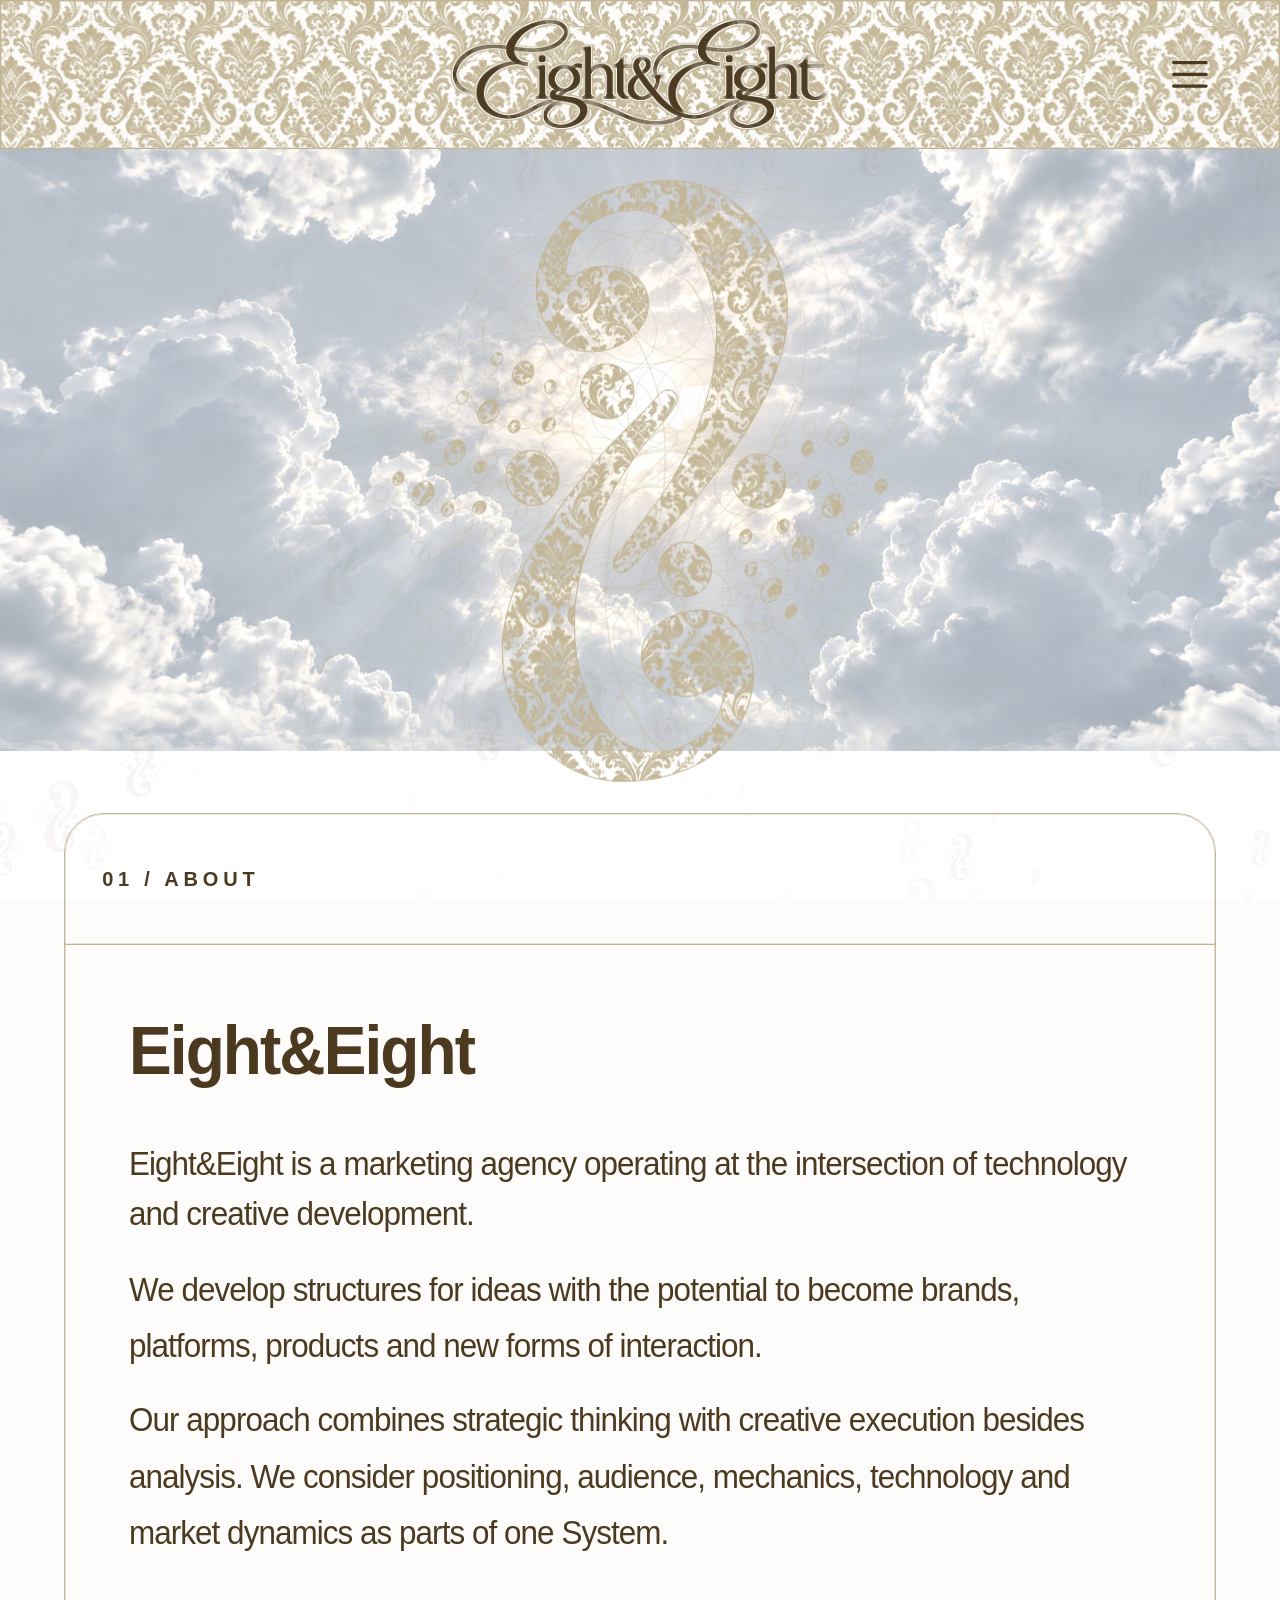
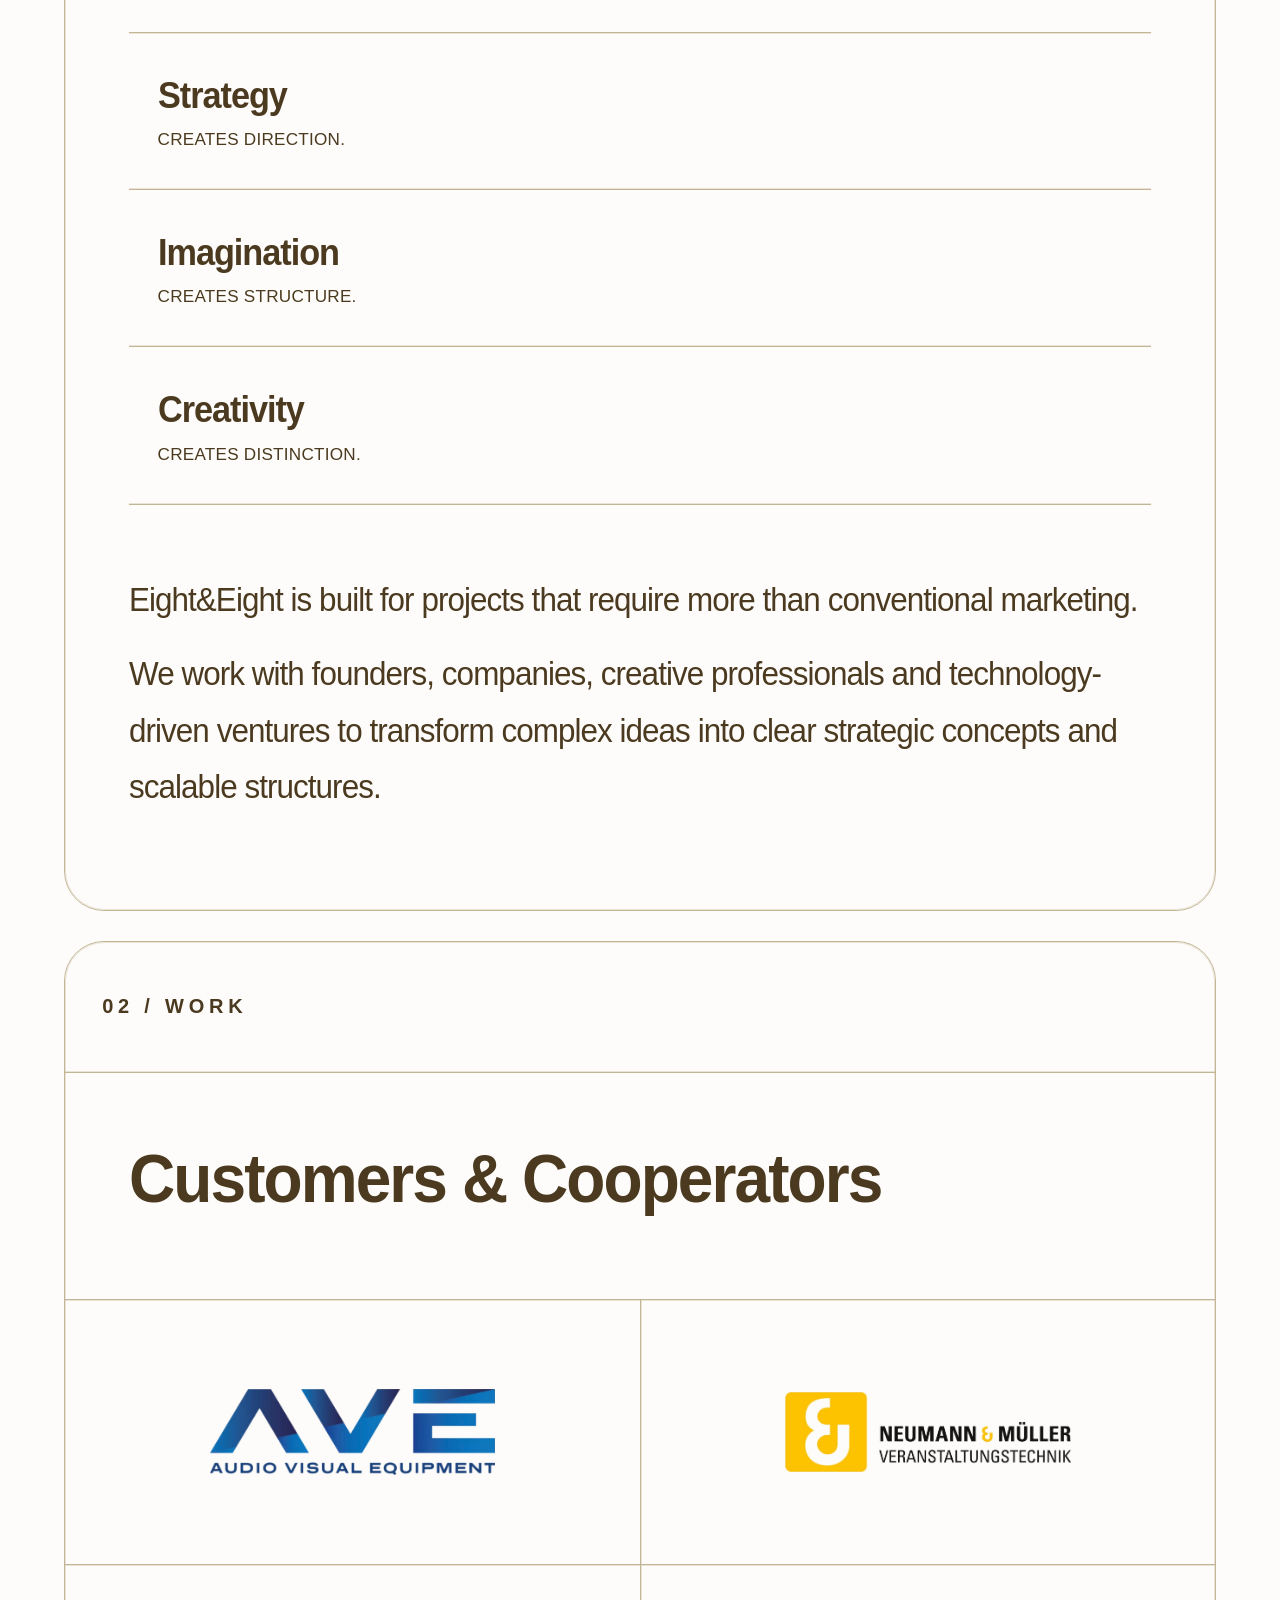
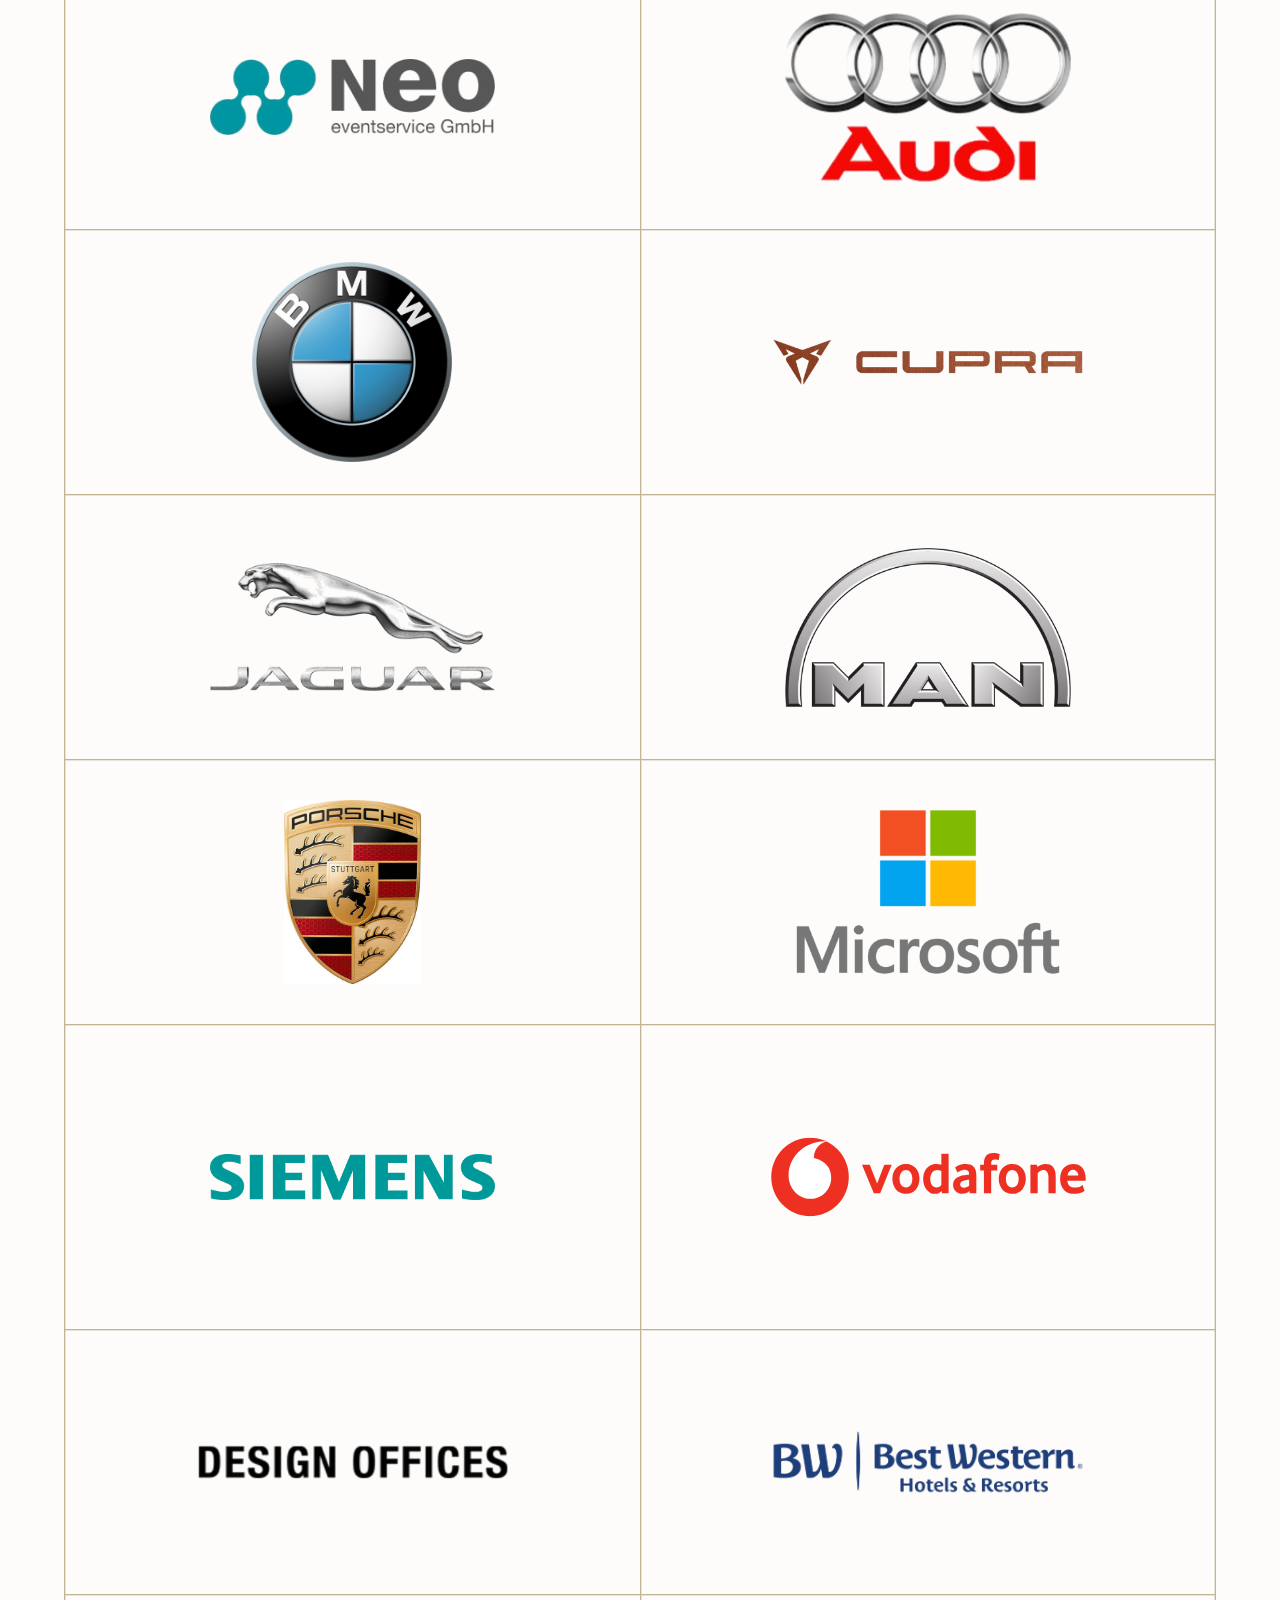
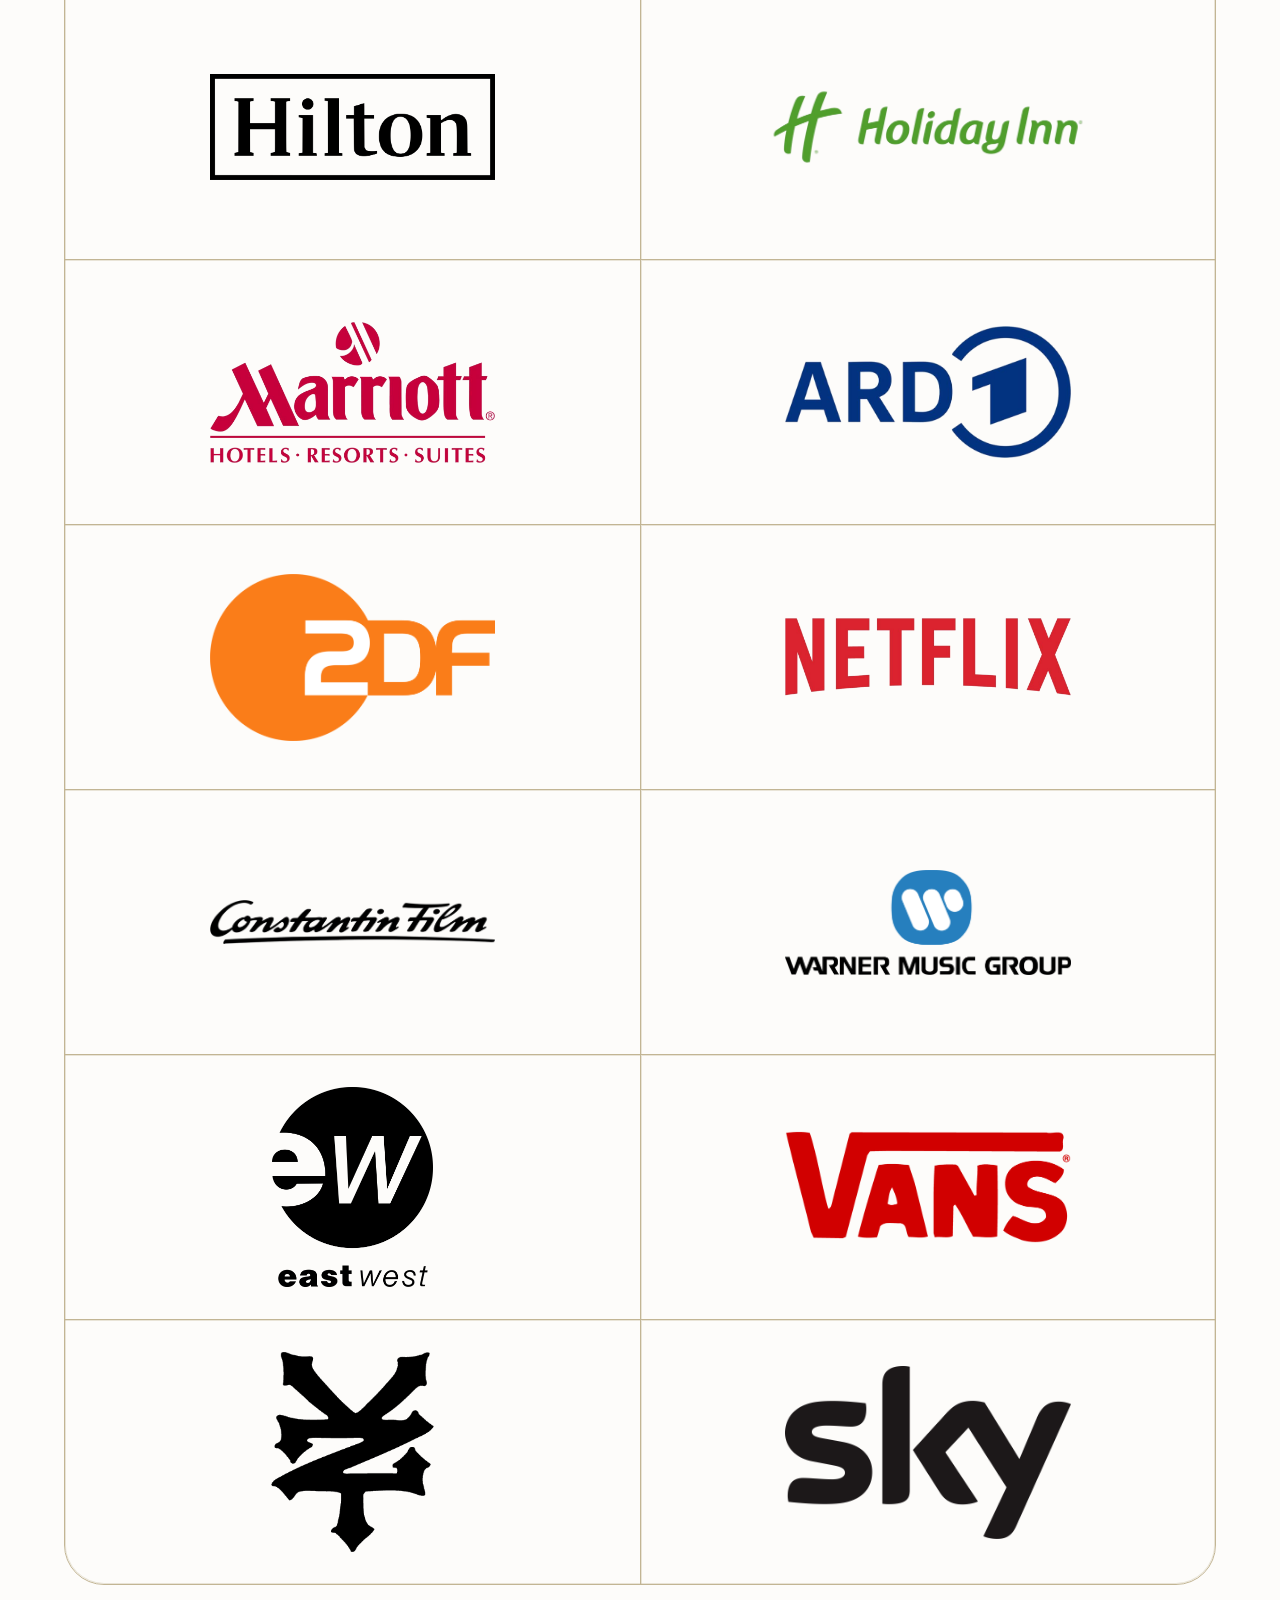
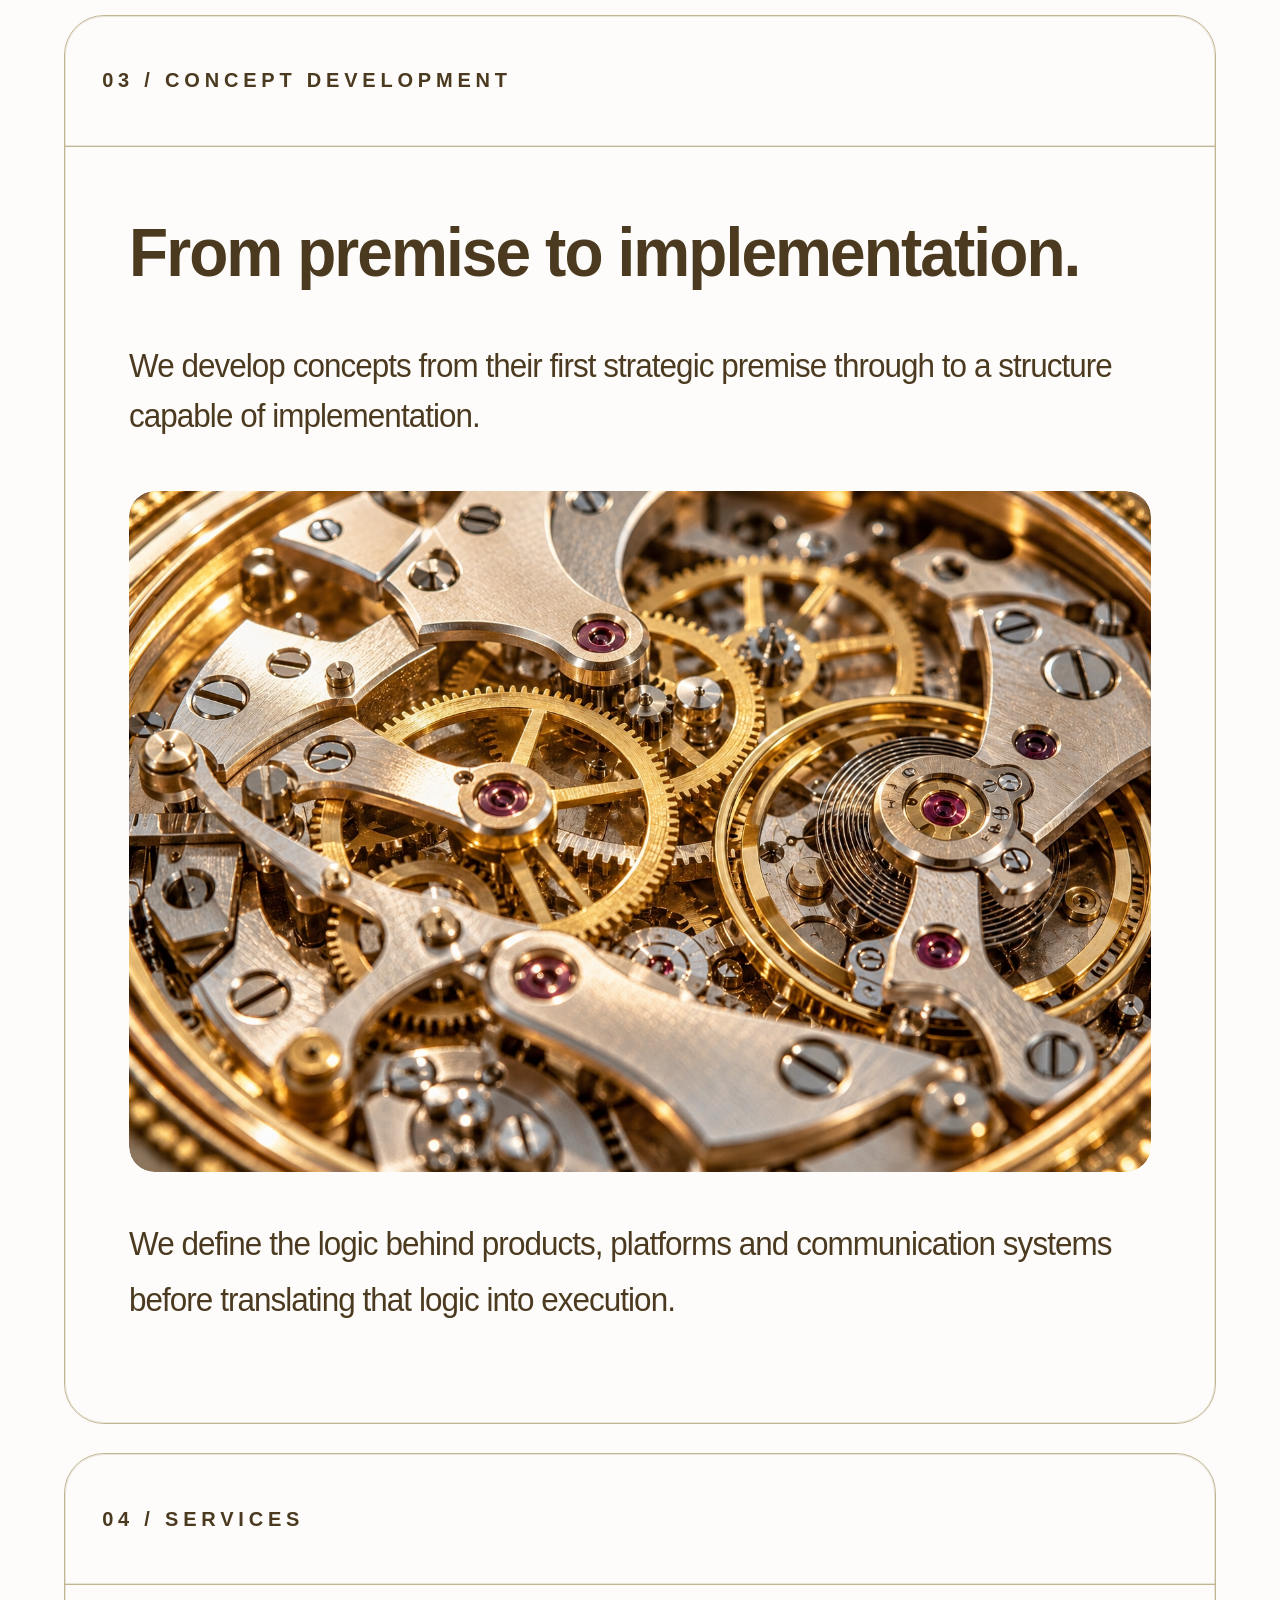
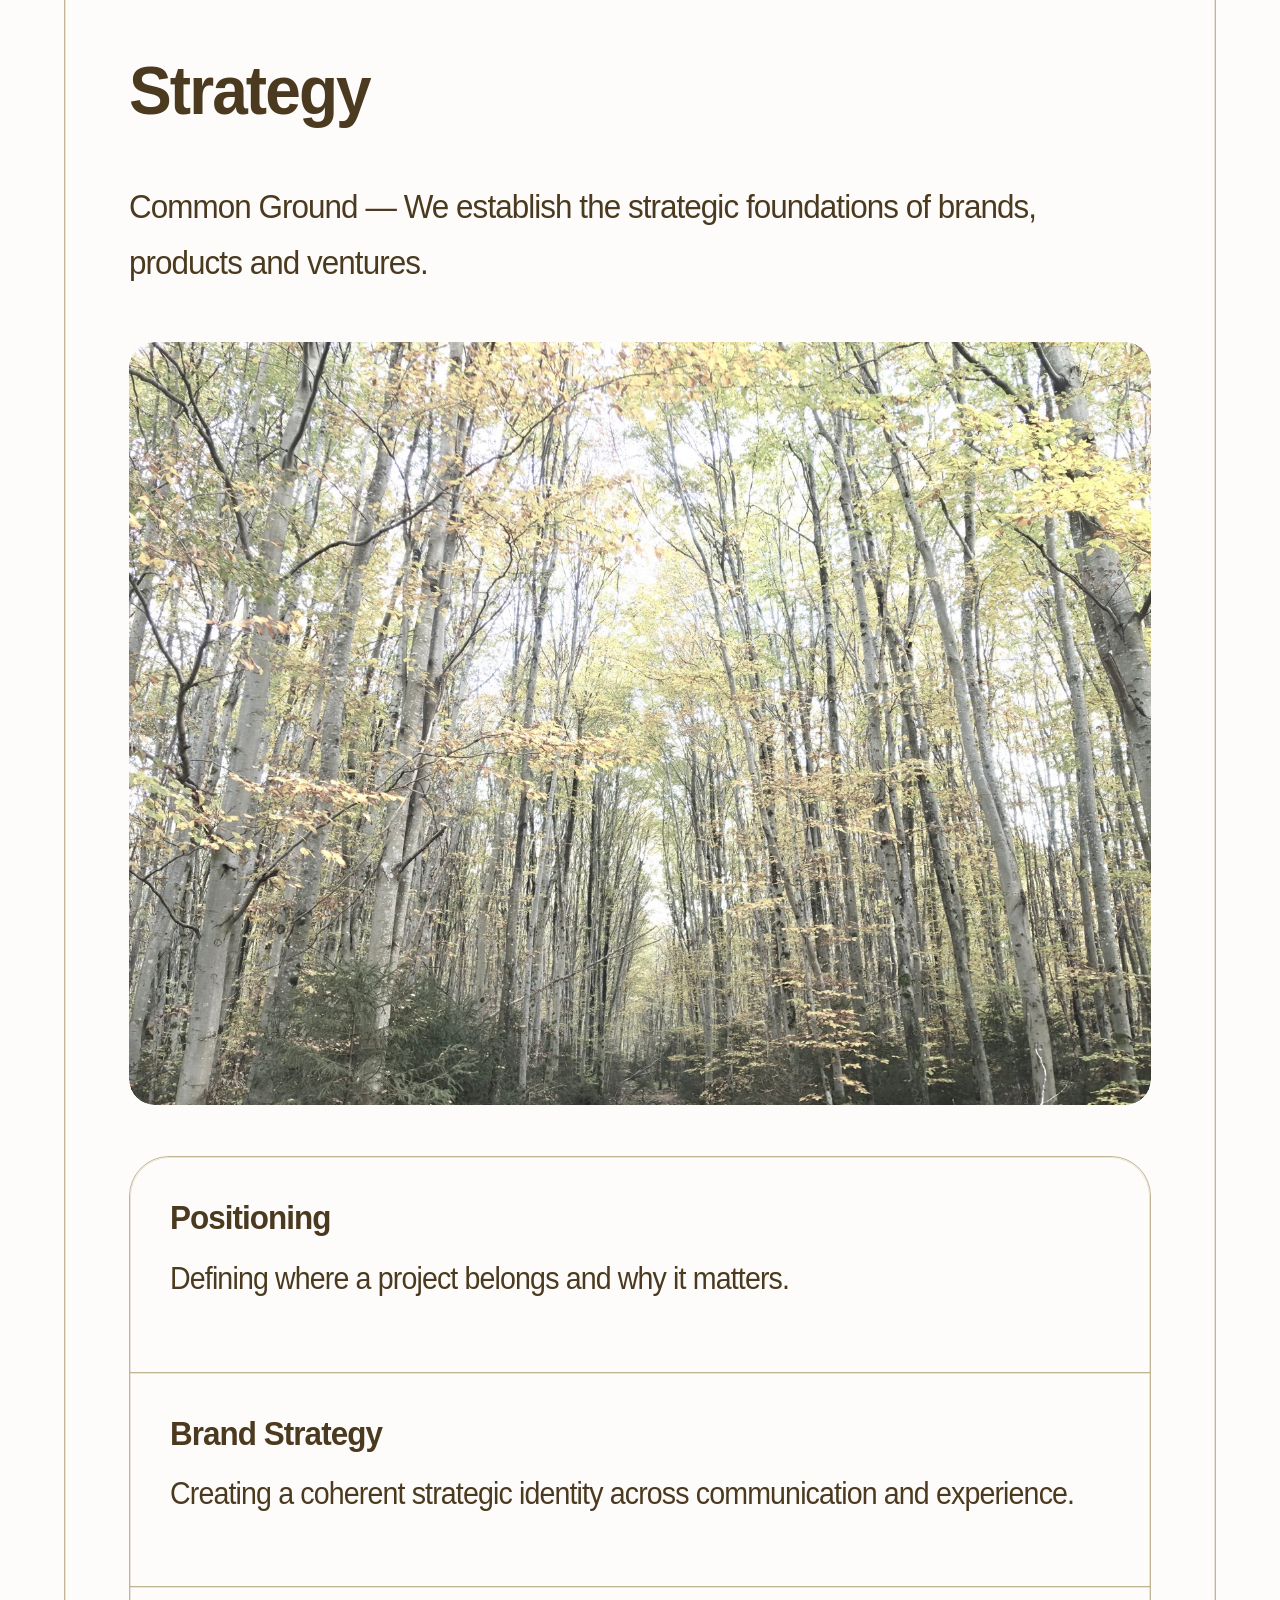
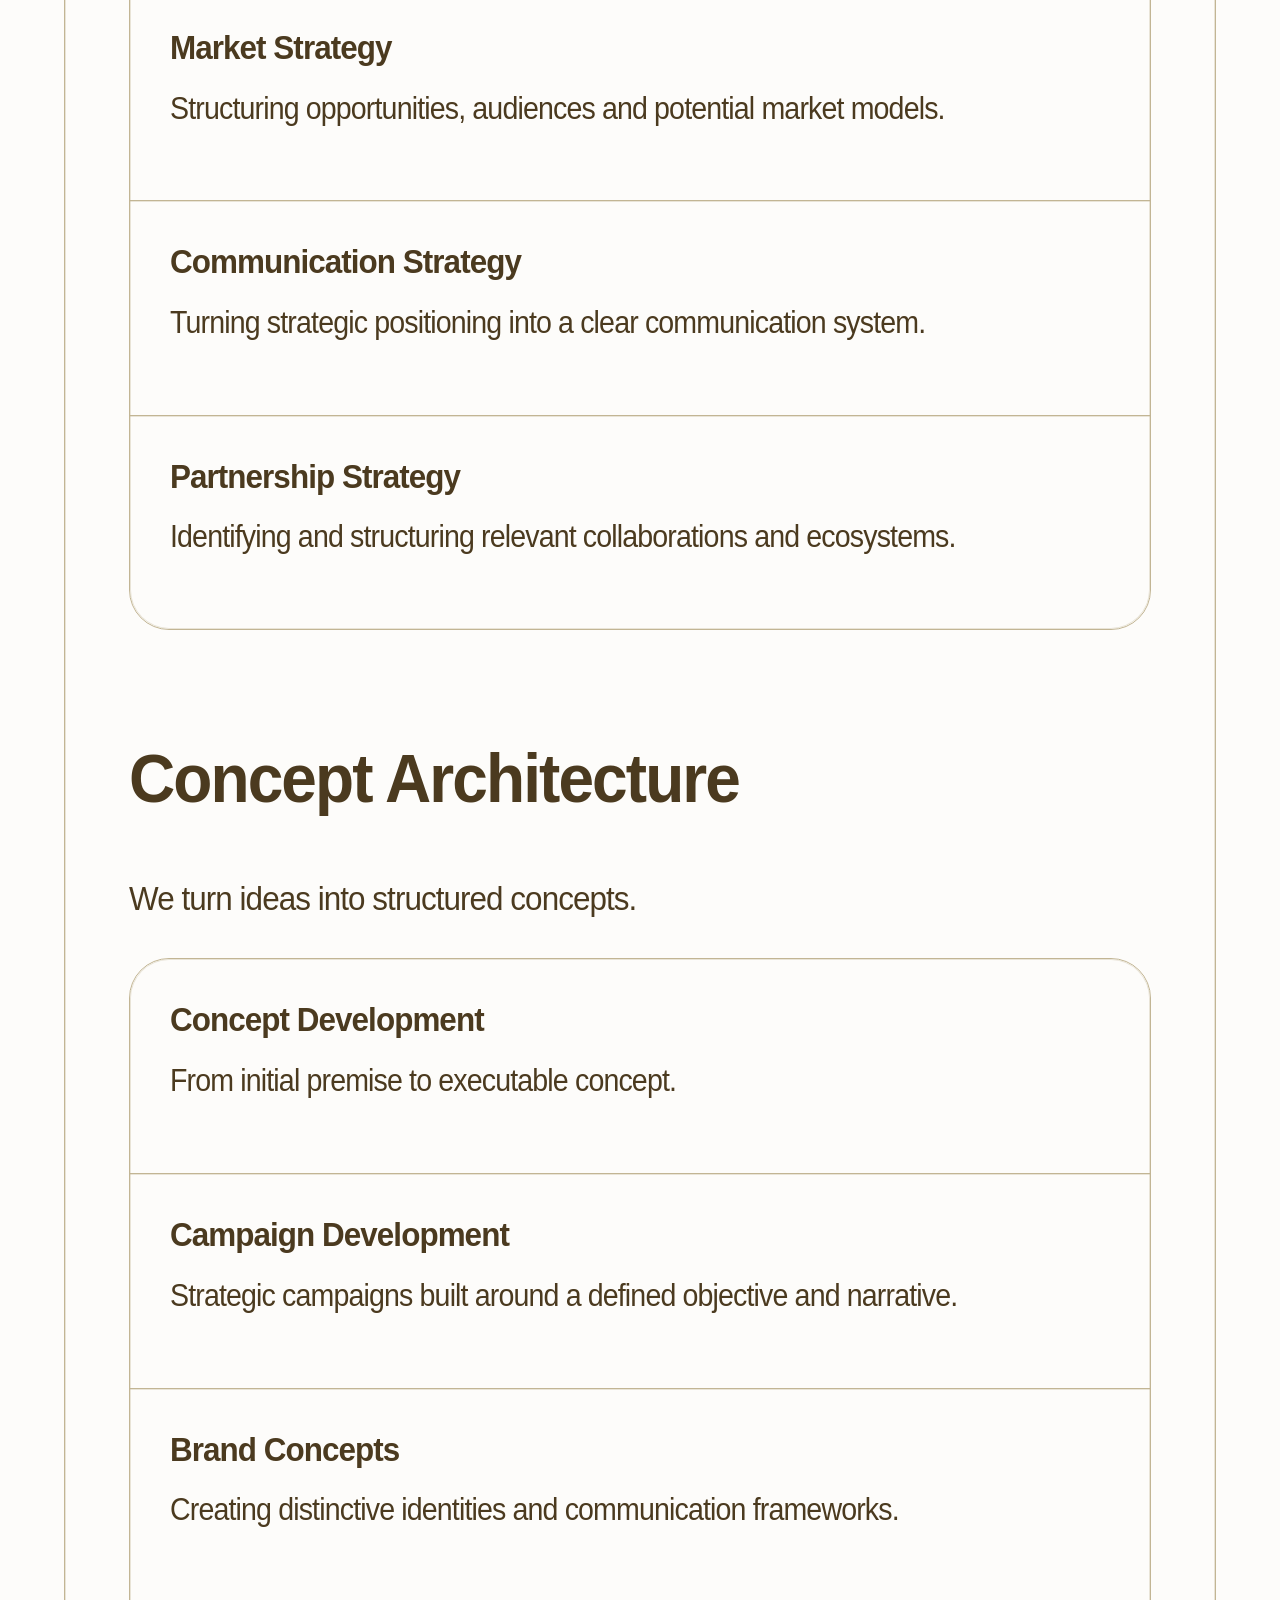
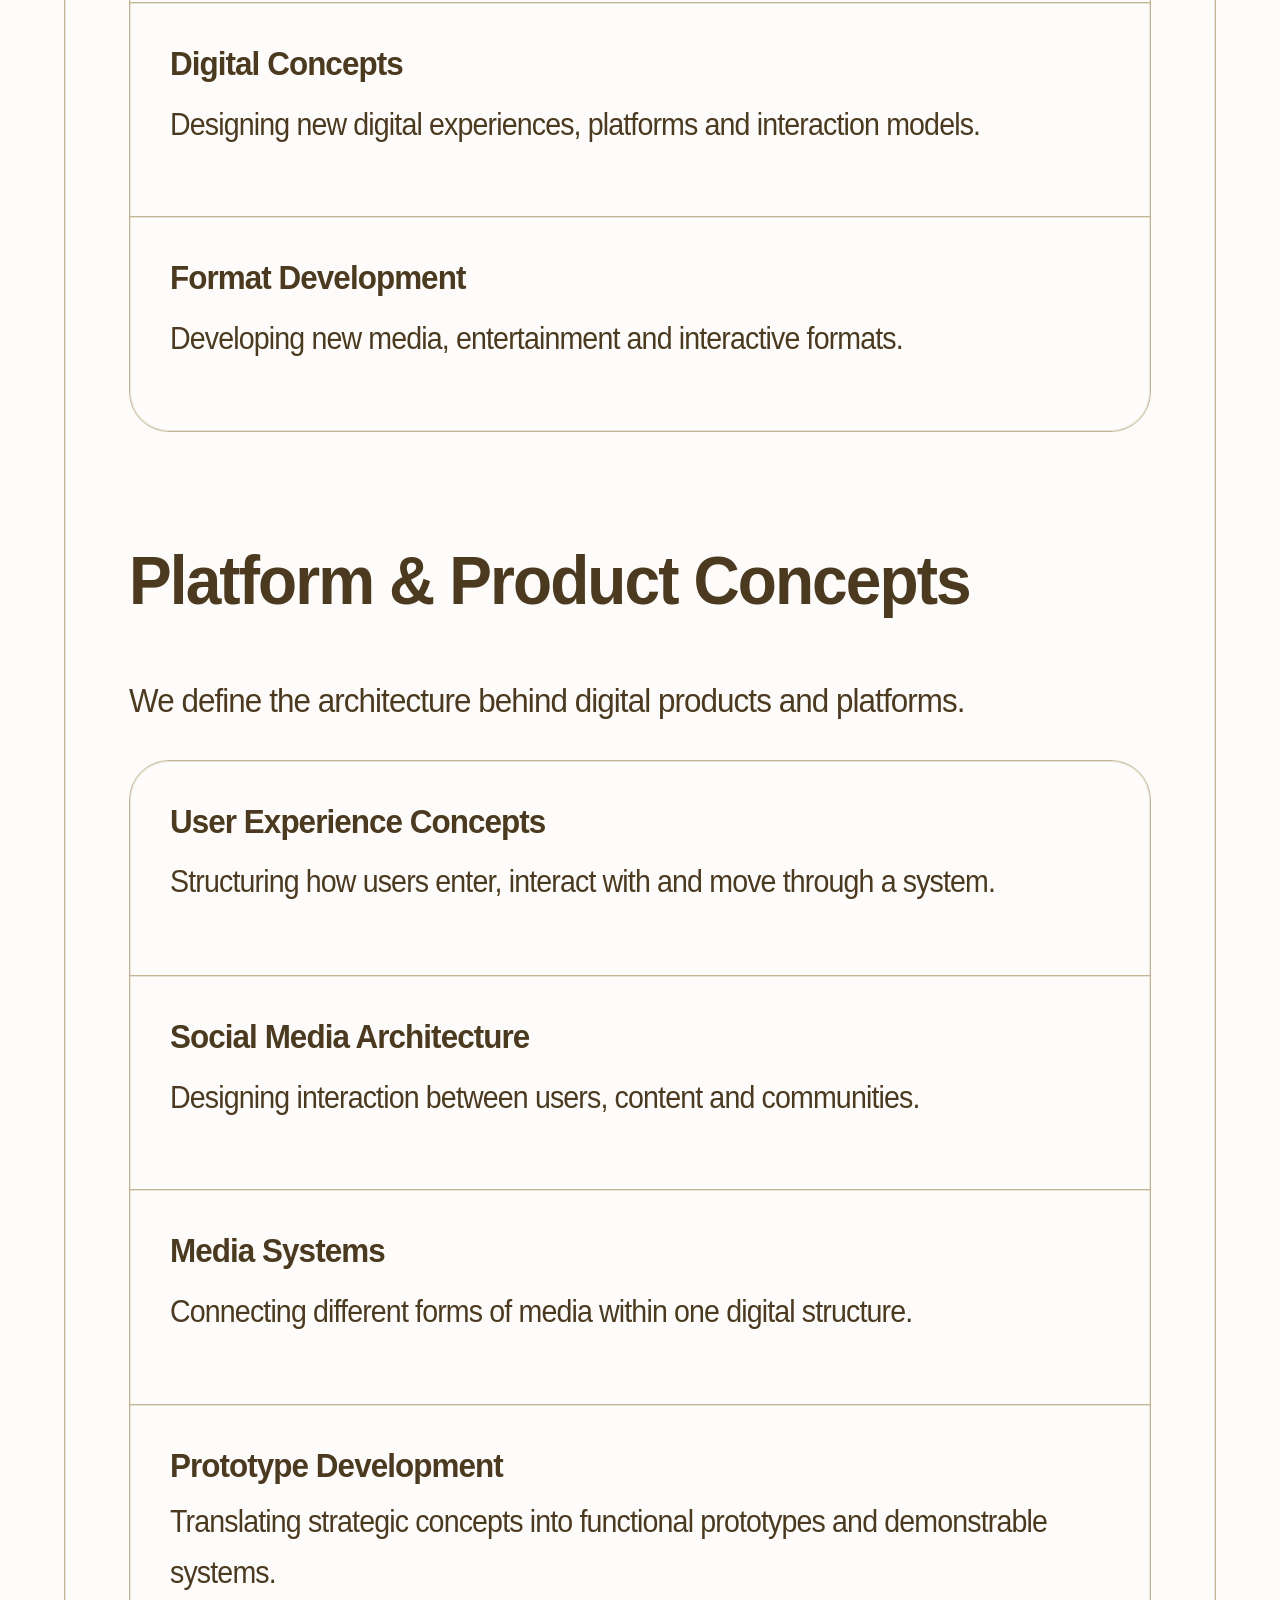
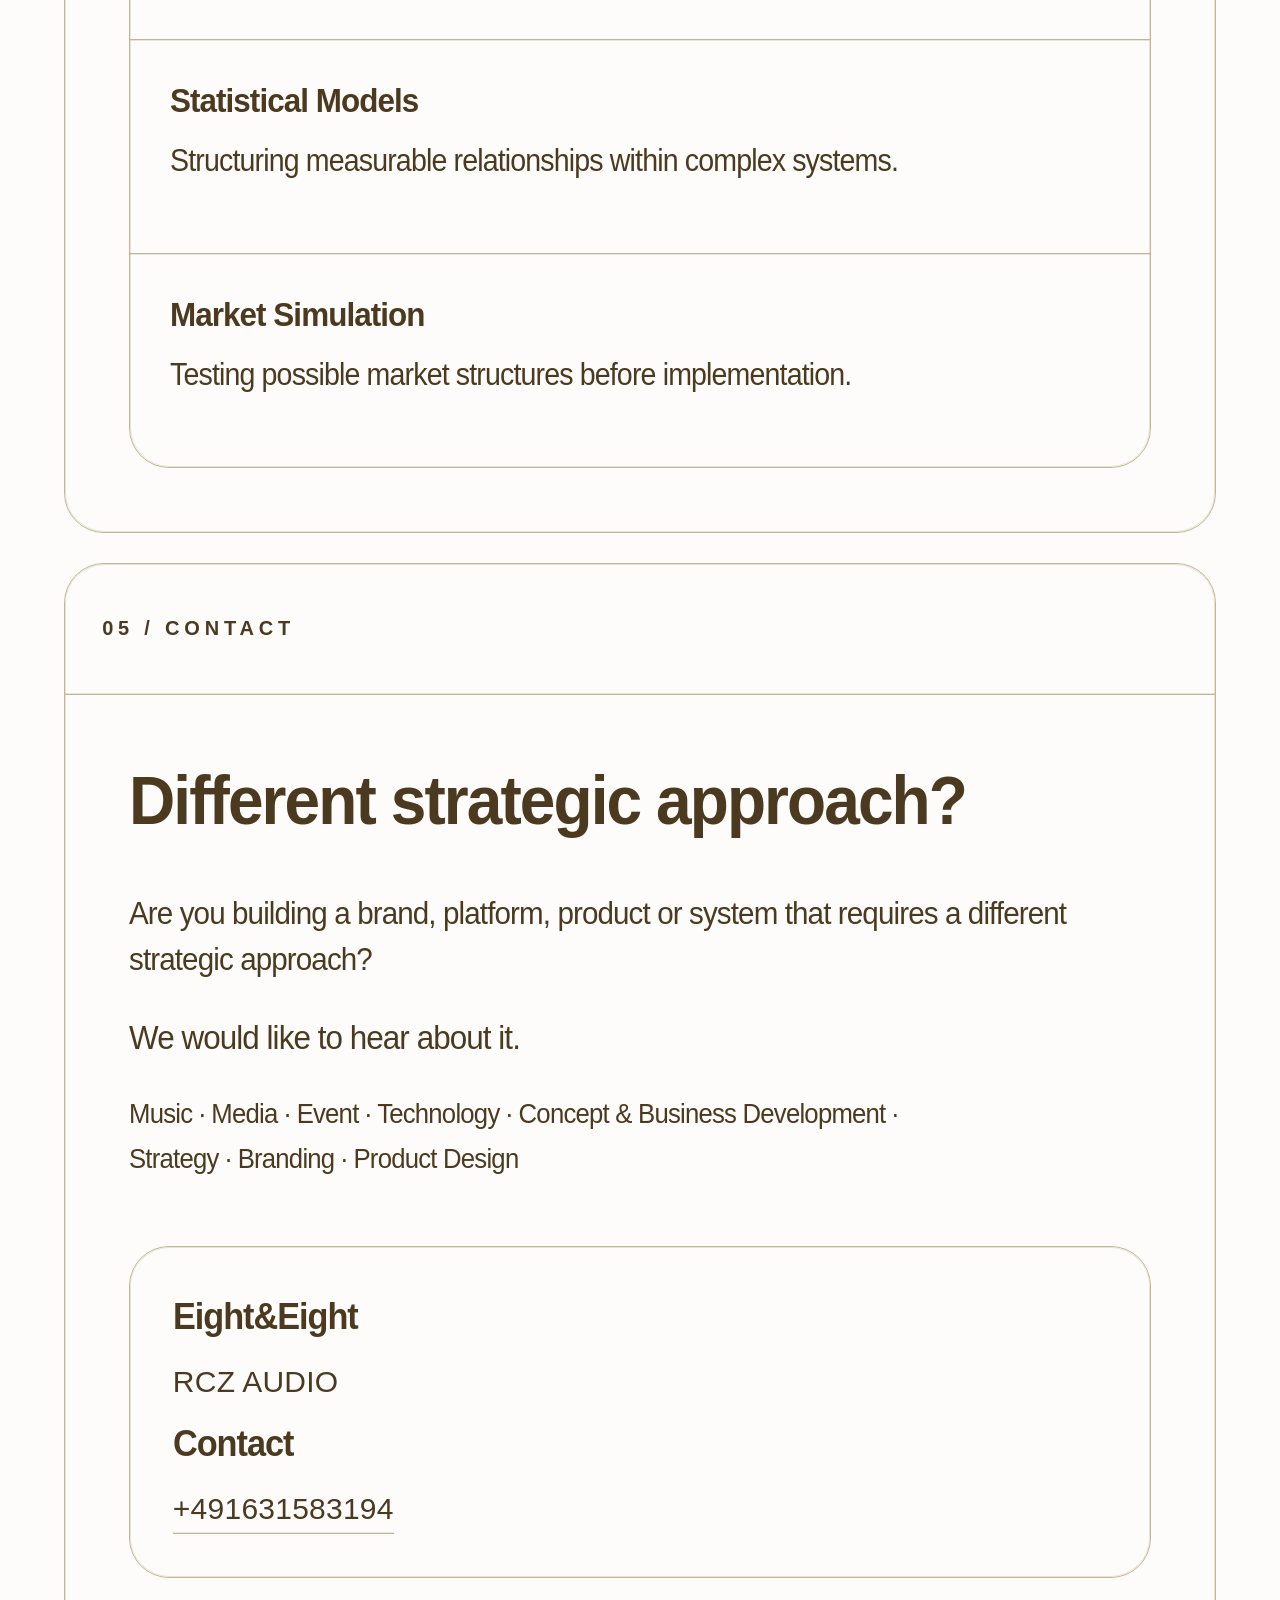
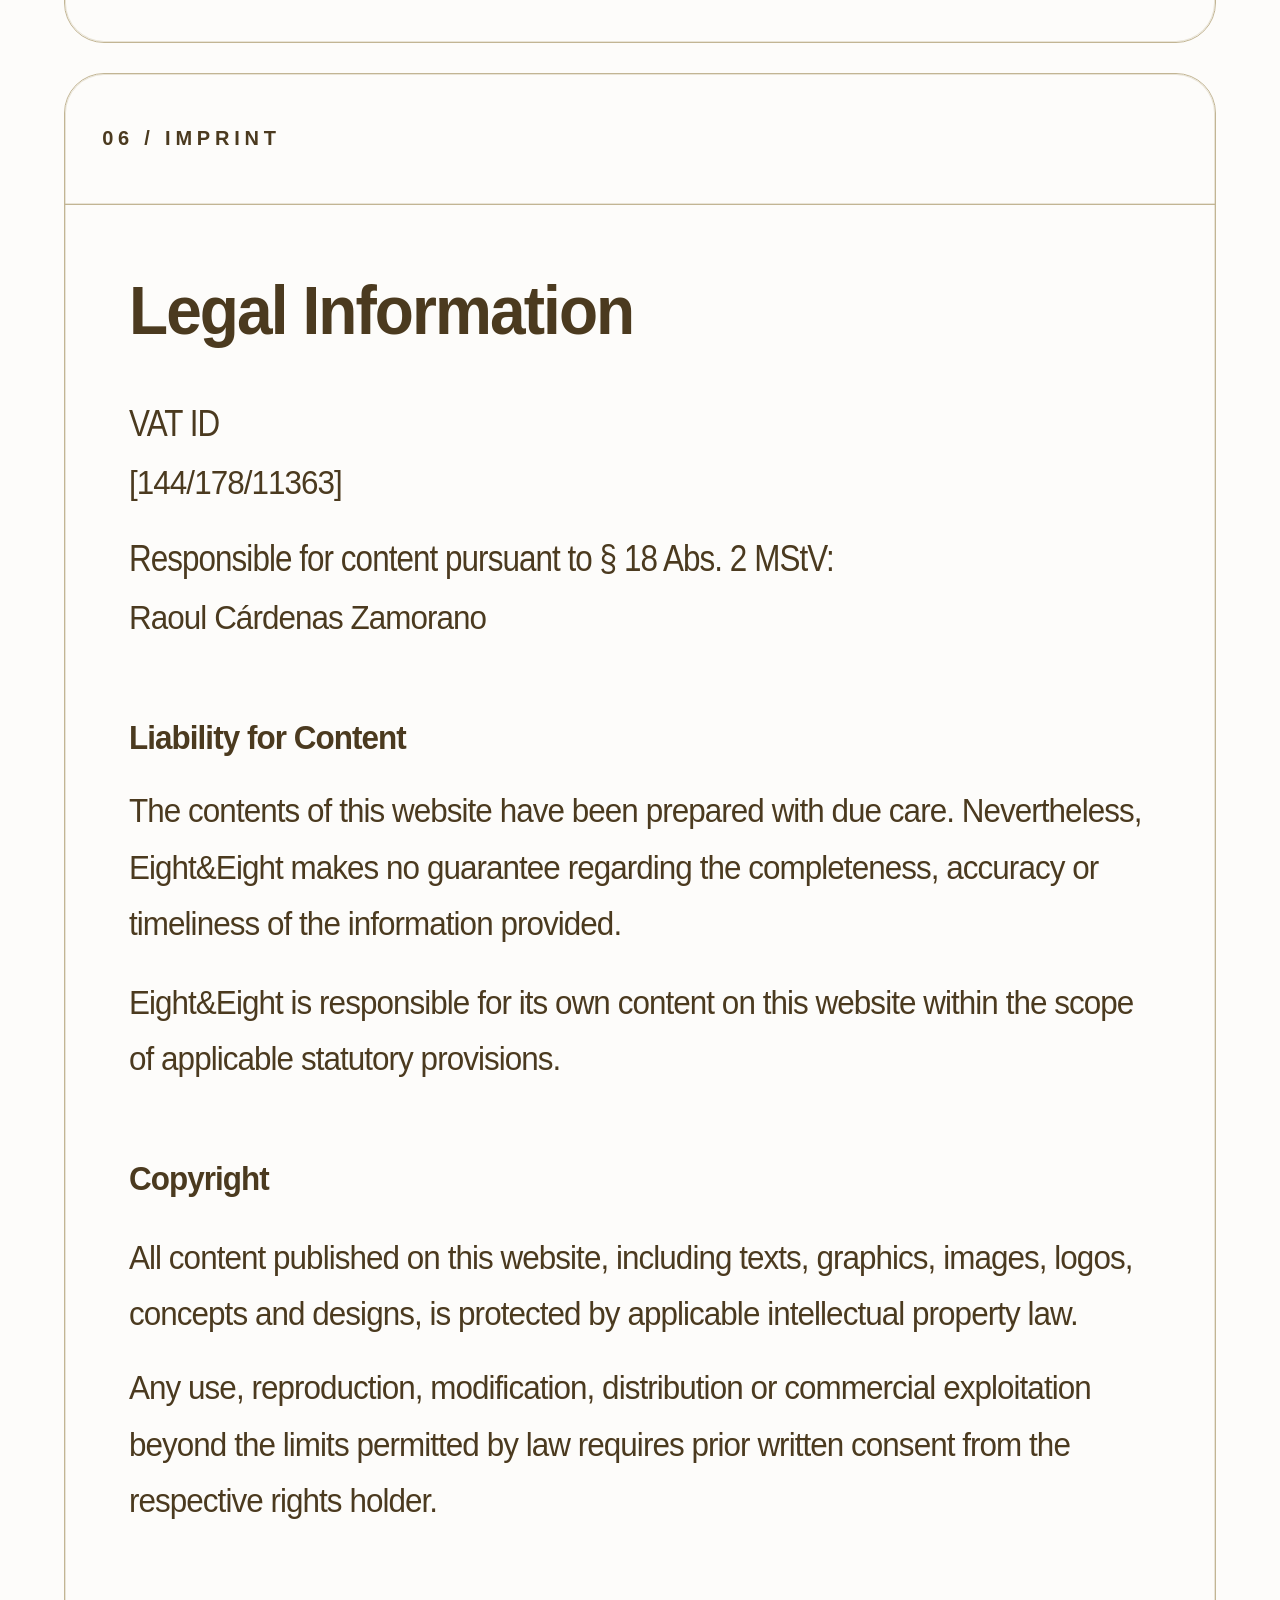
==== commit eaf5dc7f: "Add files via upload" ====
--- a/index.html
+++ b/index.html
@@ -3,7 +3,7 @@
 <head>
   <meta charset="UTF-8">
   <script src="page-start-v112.js?v=20261012-187"></script>
-  <meta name="theme-color" content="#fdfcfa">
+  <meta name="theme-color" content="#d4d6d8">
   <meta name="color-scheme" content="only light">
   <meta name="apple-mobile-web-app-status-bar-style" content="default">
   <style>:root{--page-cream:#fdfcfa}html,body{background:var(--page-cream)!important;color-scheme:only light}</style>
@@ -15,8 +15,16 @@
   <link rel="stylesheet" href="design-logo-v6.css?v=20261103-desktop-font-all-modes">
   <link rel="stylesheet" href="gold-light-v72.css?v=20261121-banner-wordmark-contour">
   <link rel="stylesheet" href="proportional-layout-v222.css?v=20261122-banner-logo-scale136048896">
+  <link rel="stylesheet" href="seascape-v1.css?v=20261122-silver-ocean">
 </head>
 <body>
+  <div class="seascape-background" aria-hidden="true">
+    <div class="seascape-fallback"></div>
+    <video class="seascape-sky-video" muted loop playsinline preload="none" poster="seascape-silver-sky.png" src="seascape-sky-1080.mp4"></video>
+    <video class="seascape-sea-video" muted loop playsinline preload="none" poster="seascape-sea-poster.jpg" src="seascape-sea-4k.mp4"></video>
+    <div class="seascape-horizon-haze"></div>
+    <canvas class="seascape-canvas"></canvas>
+  </div>
   <div class="browser-top-color" aria-hidden="true"></div>
   <div class="page-cream-ground" aria-hidden="true"></div>
   <div class="logo-rain-fallback" aria-hidden="true"></div>
@@ -315,7 +323,7 @@
   </div>
 
   <script src="gpu-frames-v1.js?v=20261106-ring-strobe" defer></script>
-  <script src="scroll-effects-v72.js?v=20261116-constant-down-scroll-fan" defer></script>
+  <script src="scroll-effects-v72.js?v=20261122-triple-speed-transitions" defer></script>
   <script src="menu-overlay-v72.js?v=20261102-consistent-overlay" defer></script>
   <script src="menu-scroll-v72.js?v=20261115-menu-45" defer></script>
   <script src="gold-light-v72.js?v=20261116-banner-field-lines" defer></script>
@@ -324,5 +332,6 @@
   <script src="logo-home-v167.js?v=20261012-187" defer></script>
   <script src="text-scroll-reveal-v220.js?v=20261103-cached-layout-scale" defer></script>
   <script src="text-backdrop-v210.js?v=20261103-visible-idle-masks" defer></script>
+  <script src="seascape-v1.js?v=20261122-silver-ocean"></script>
 </body>
 </html>
--- a/seascape-v1.css
+++ b/seascape-v1.css
@@ -0,0 +1,104 @@
+:root {
+  --seascape-silver: #d4d6d8;
+  --seascape-horizon: 85svh;
+}
+
+html.seascape-on,
+html.seascape-on body {
+  background: var(--seascape-silver) !important;
+}
+
+.seascape-background {
+  position: fixed;
+  inset: 0;
+  z-index: 0;
+  overflow: hidden;
+  pointer-events: none;
+  user-select: none;
+  contain: strict;
+  background: var(--seascape-silver);
+}
+
+.seascape-background > canvas,
+.seascape-fallback {
+  position: absolute;
+  inset: 0;
+  display: block;
+  width: 100%;
+  height: 100%;
+  border: 0 !important;
+  pointer-events: none;
+}
+
+.seascape-fallback {
+  background: var(--seascape-silver) url("seascape-silver-source.png") center / cover no-repeat;
+}
+
+.seascape-fallback.sea-only {
+  background-size: auto 200%;
+  background-position: center bottom;
+}
+
+.seascape-background > canvas {
+  opacity: 0;
+}
+
+.seascape-sky-video,
+.seascape-sea-video {
+  position: absolute;
+  left: 0;
+  display: block;
+  width: 100%;
+  border: 0 !important;
+  object-fit: cover;
+  pointer-events: none;
+}
+
+.seascape-sky-video {
+  top: var(--seascape-sky-offset, 0px);
+  height: var(--seascape-horizon);
+}
+
+.seascape-sea-video {
+  inset: 0;
+  height: 100%;
+  clip-path: inset(var(--seascape-sea-clip, 100vh) 0 0 0);
+}
+
+.seascape-horizon-haze {
+  position: absolute;
+  top: var(--seascape-haze-top, 100vh);
+  width: 100%;
+  height: 74px;
+  background: linear-gradient(transparent, rgba(222, 226, 229, .68) 53%, rgba(236, 237, 236, .80) 56%, transparent);
+  pointer-events: none;
+}
+
+.seascape-ready :is(.seascape-sky-video, .seascape-sea-video, .seascape-horizon-haze) {
+  visibility: hidden;
+}
+
+.seascape-ready .seascape-background > canvas {
+  opacity: 1;
+}
+
+.seascape-on .page-cream-ground {
+  display: none;
+}
+
+.seascape-on body::before {
+  background: transparent !important;
+}
+
+/* Keep the established logo, banner, frame, and text layers above the sea. */
+.seascape-on body > .site-shell {
+  z-index: 3;
+}
+
+.seascape-on body > :is(.background-layers, .main-logo-canvas, .parallax-logo, .logo-rain-fallback) {
+  z-index: 1;
+}
+
+@media print {
+  .seascape-background { display: none; }
+}
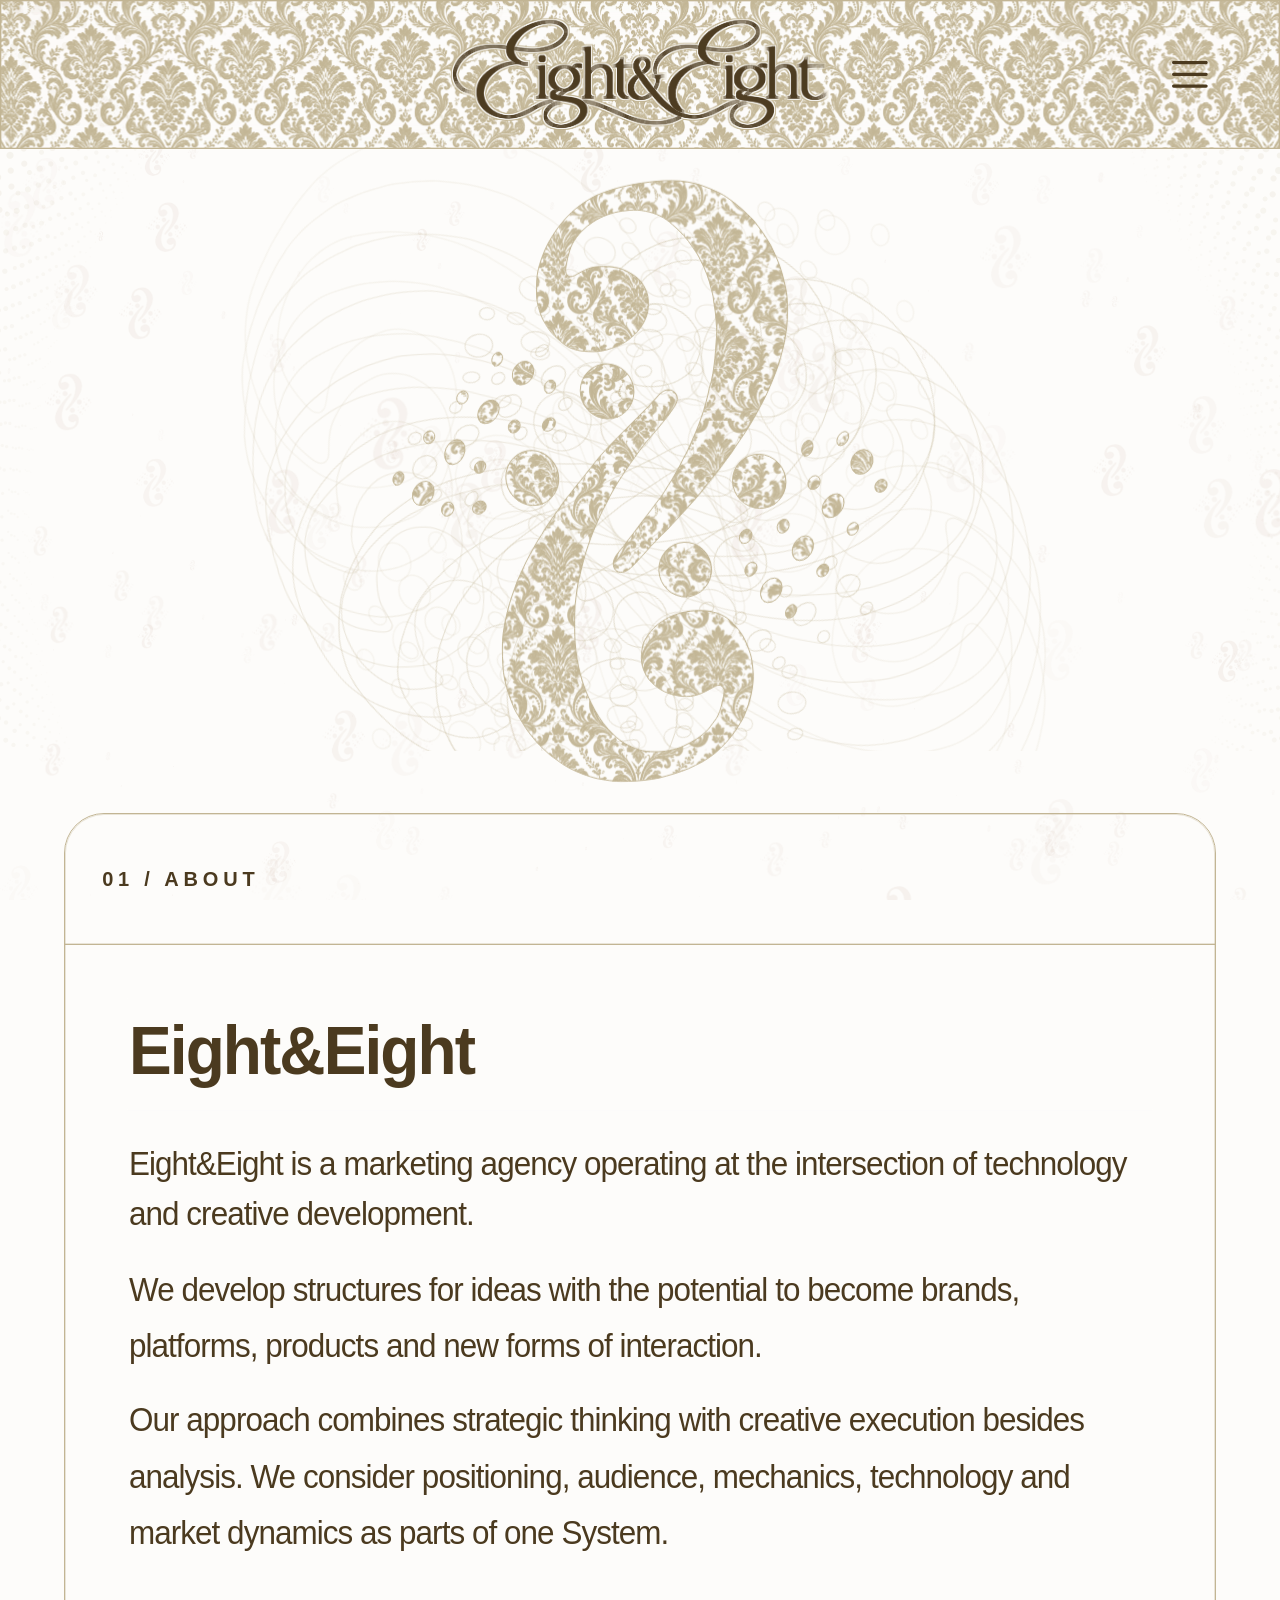
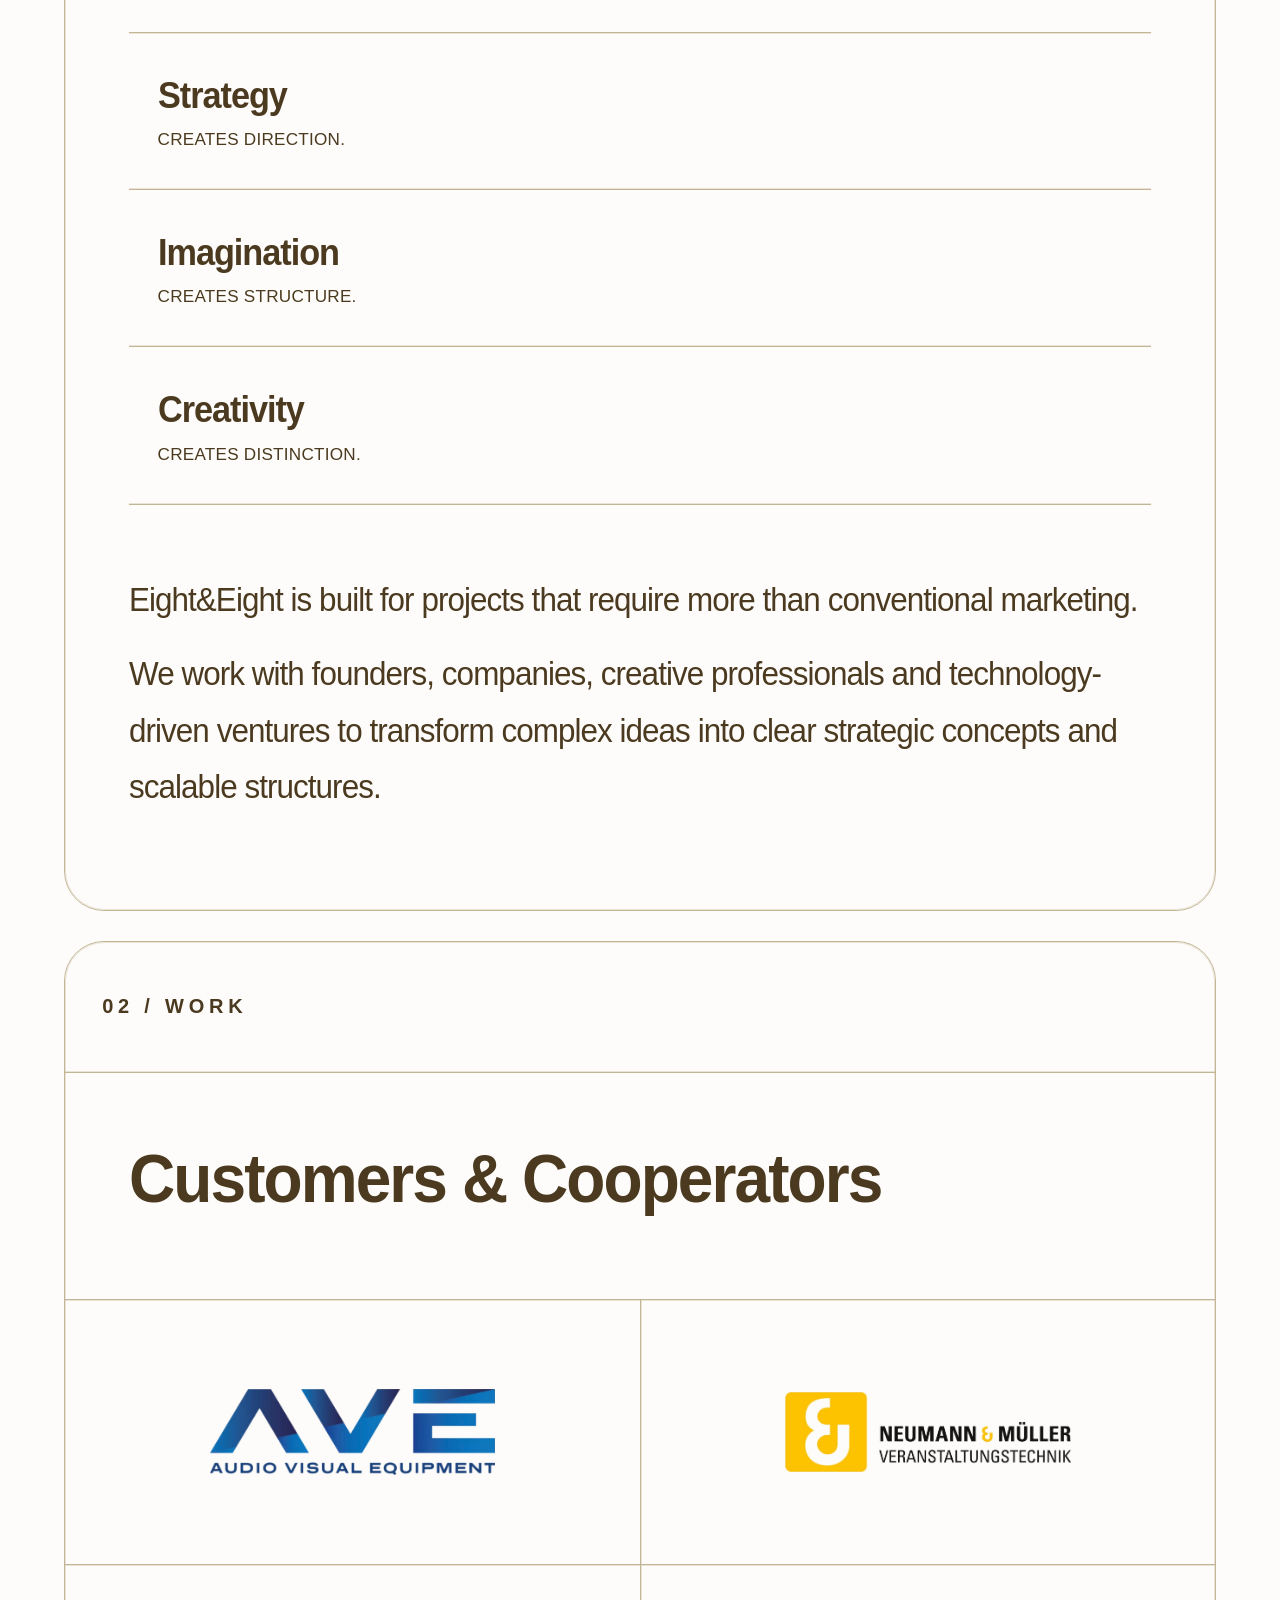
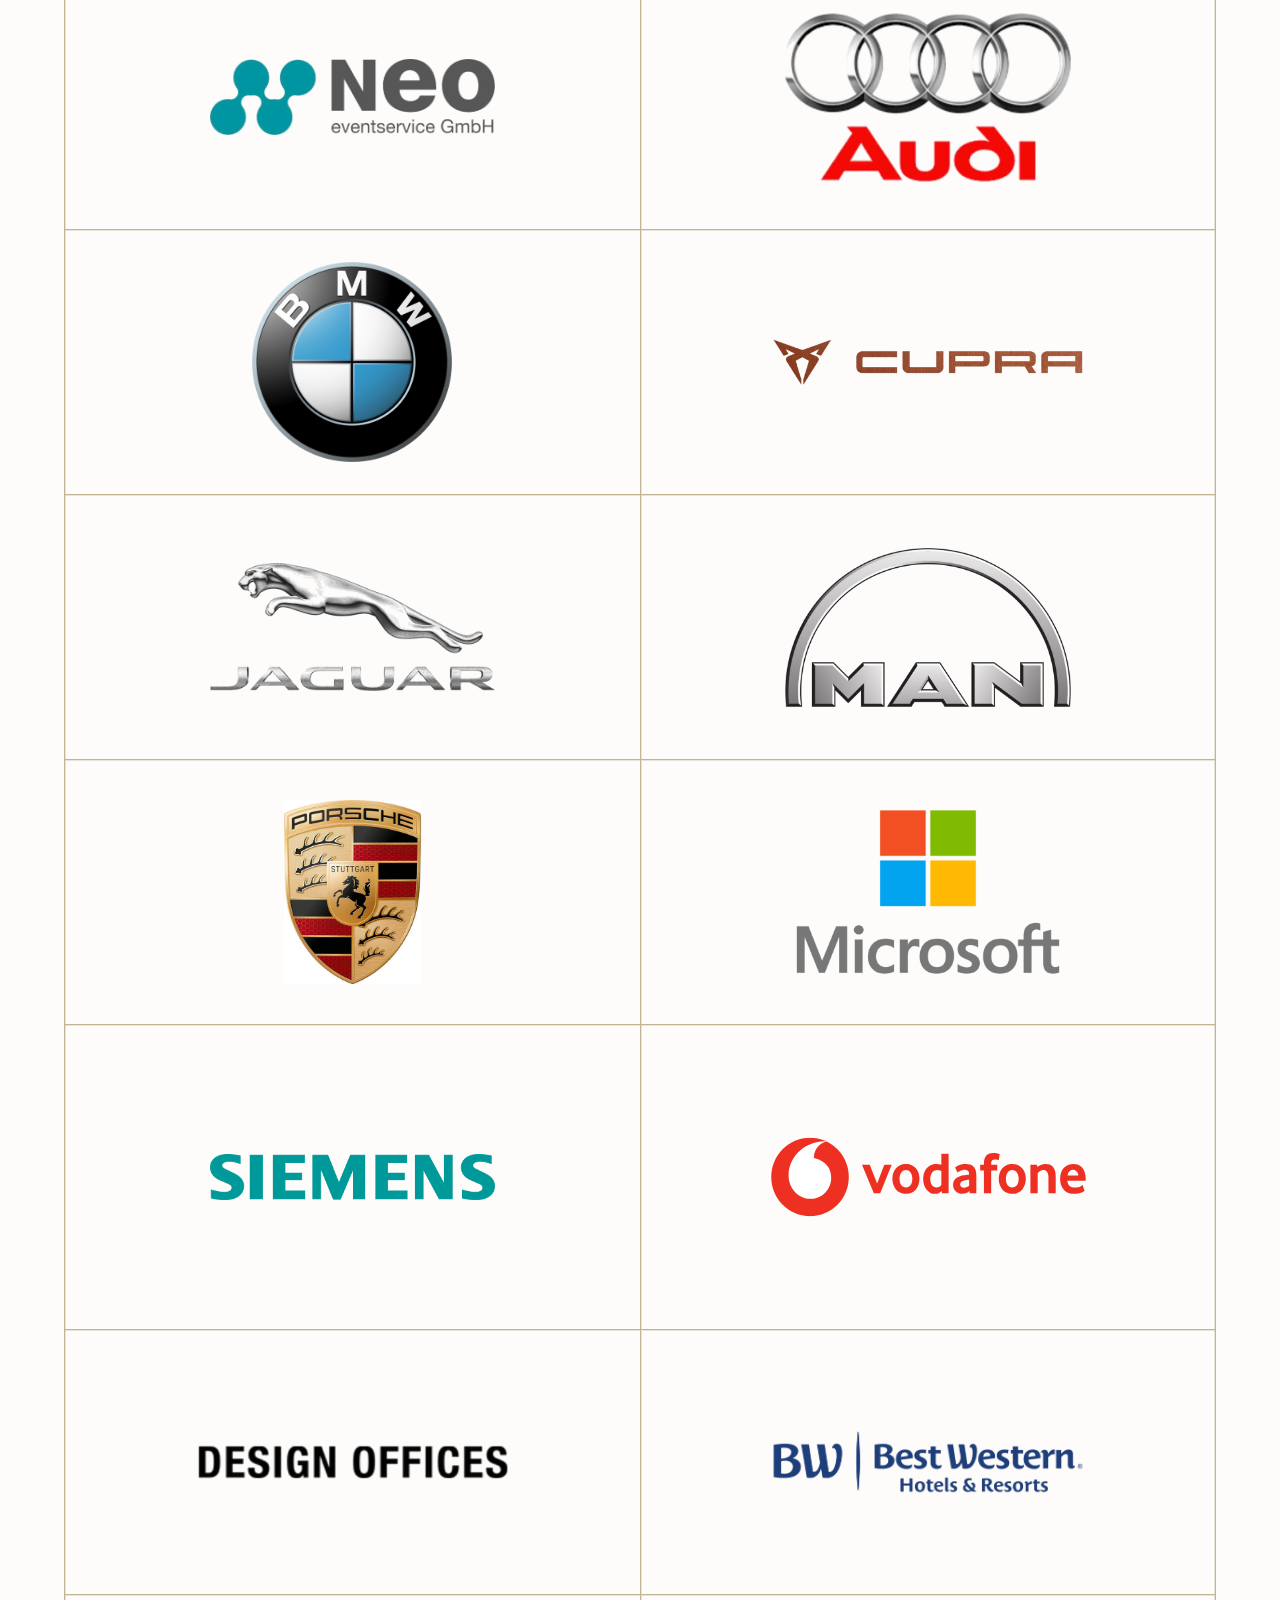
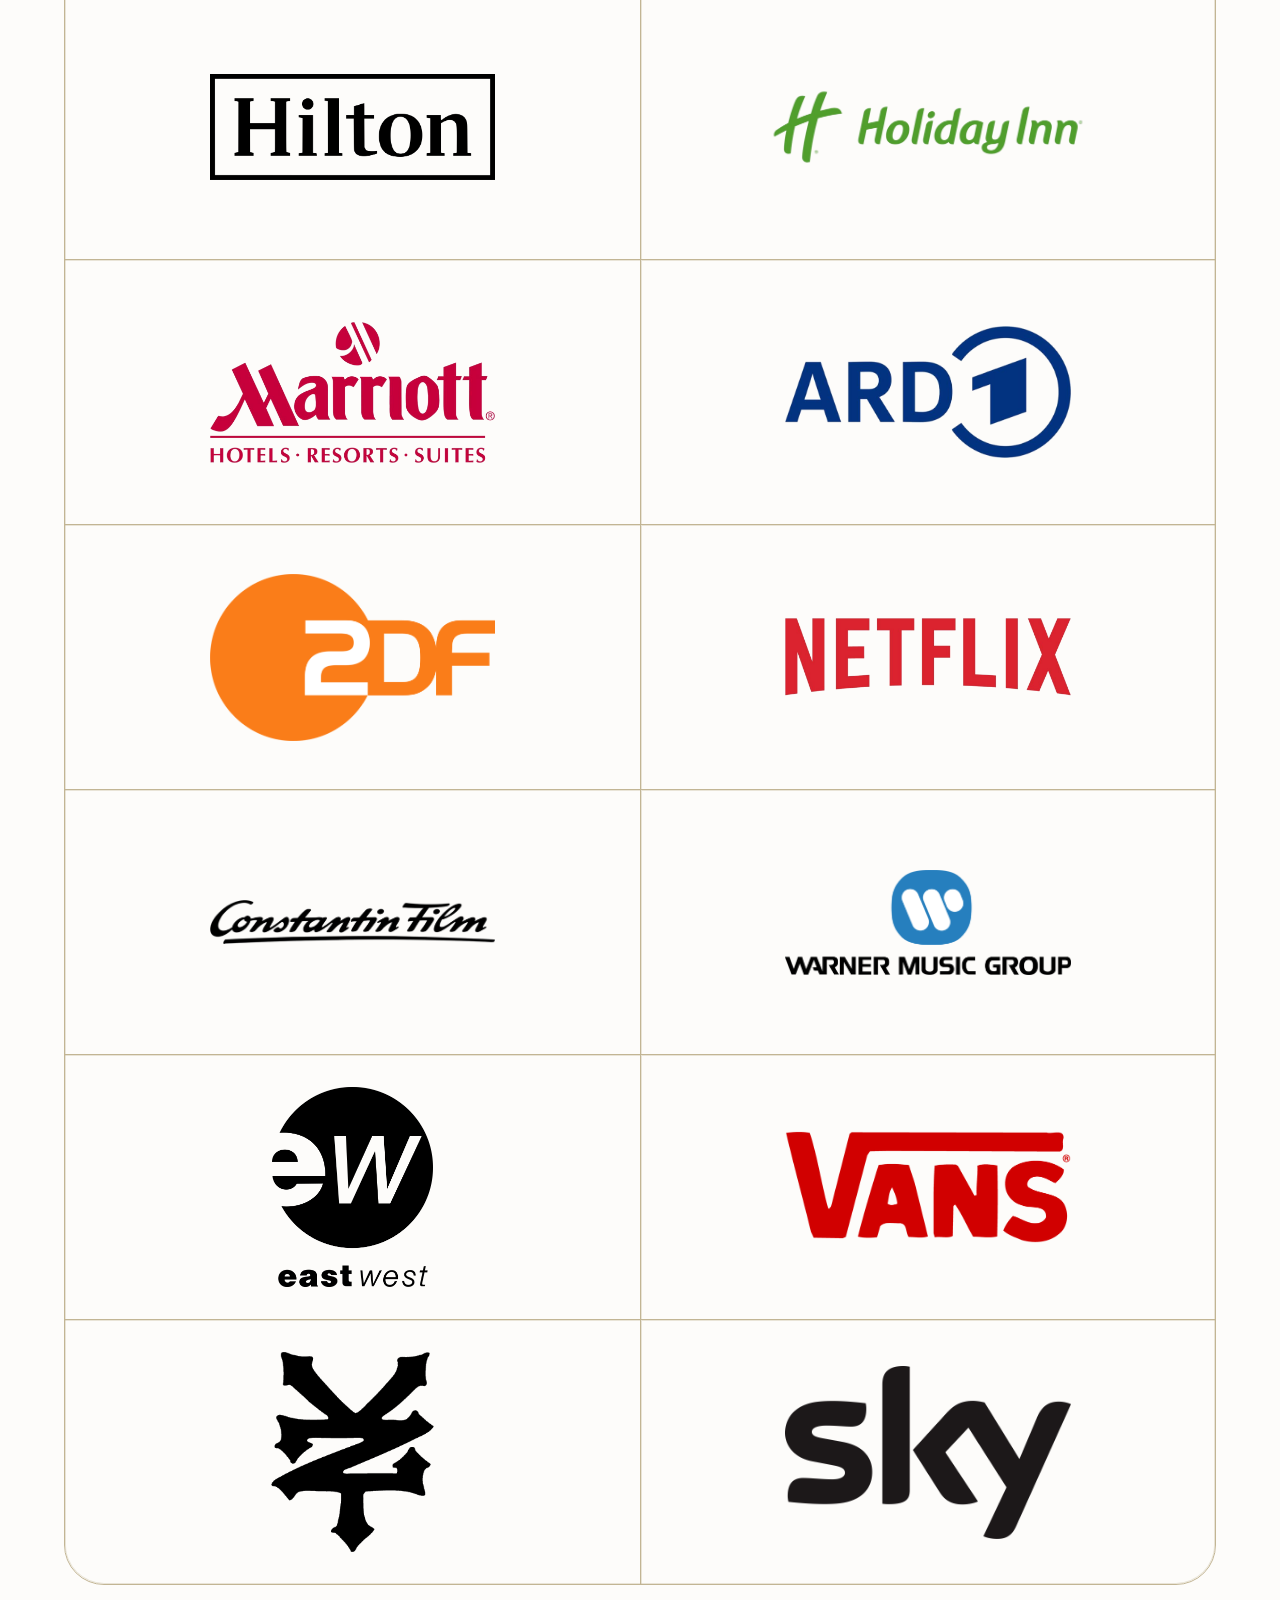
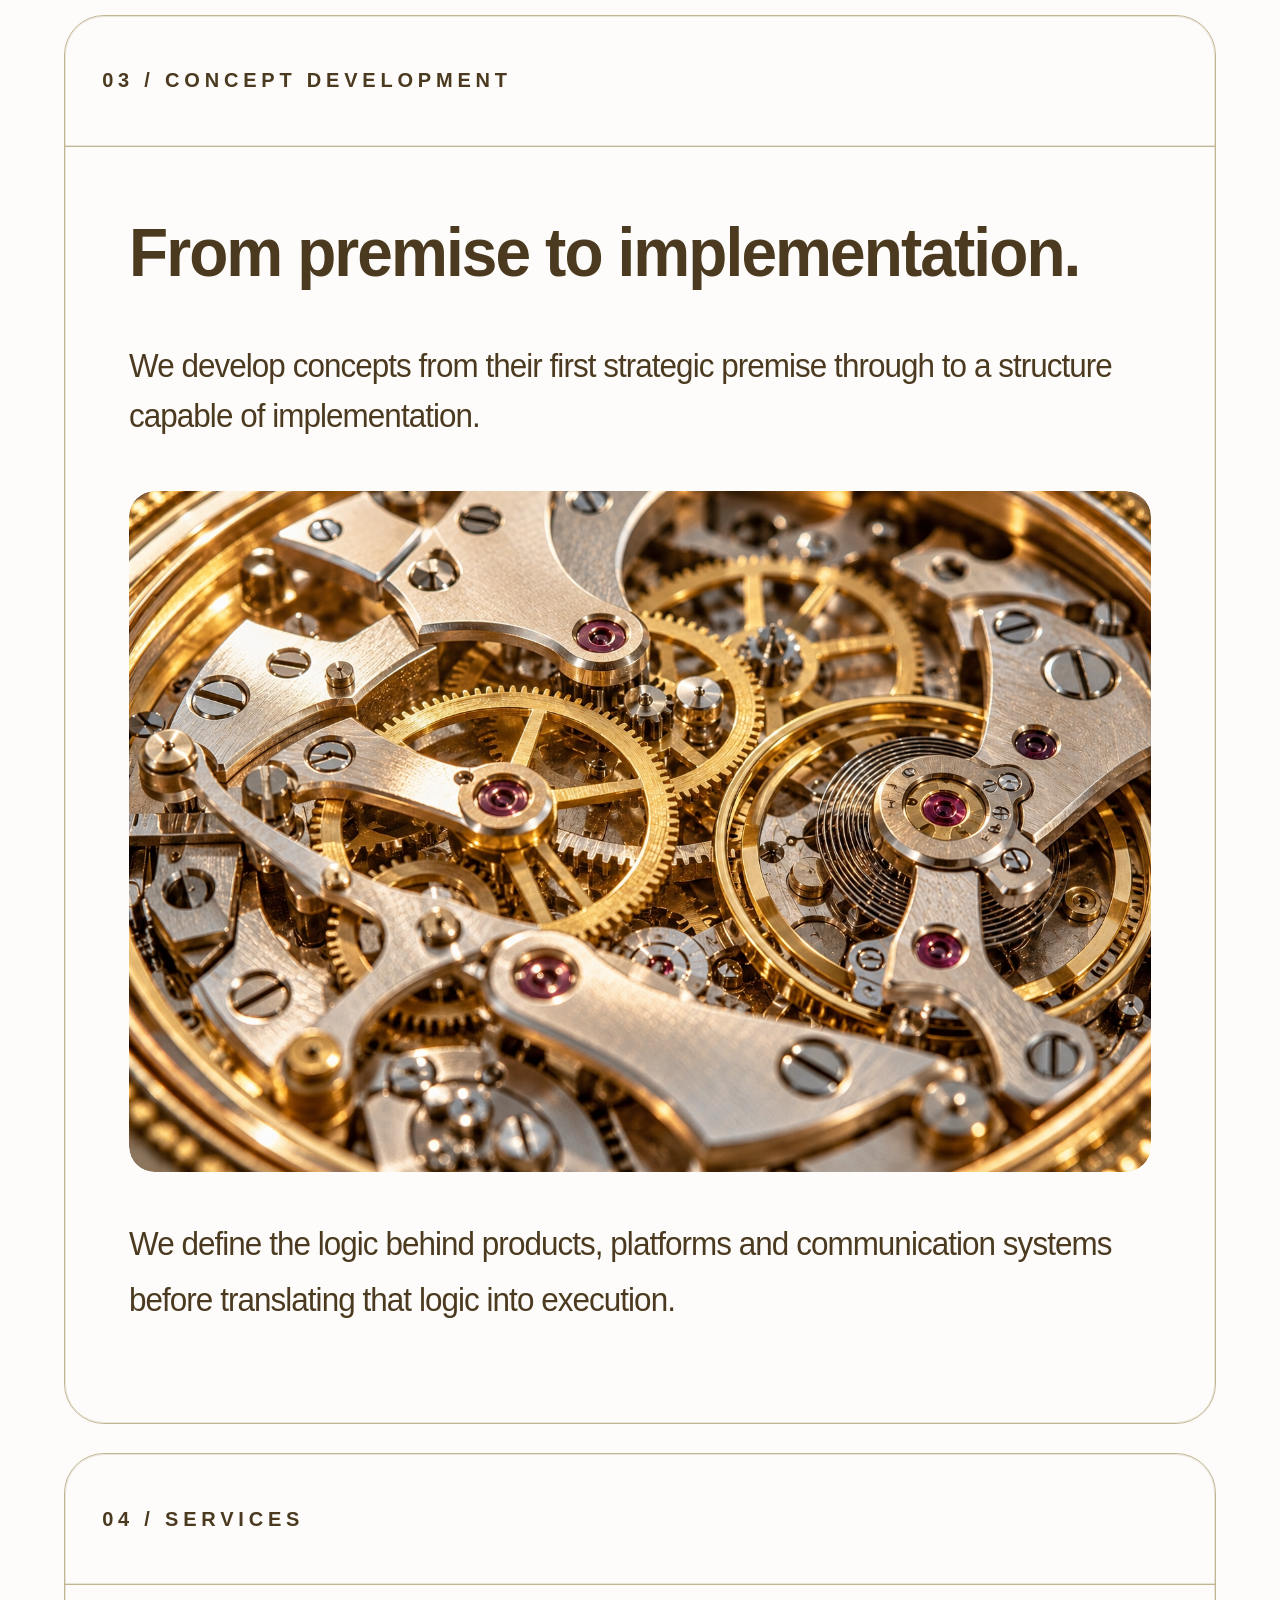
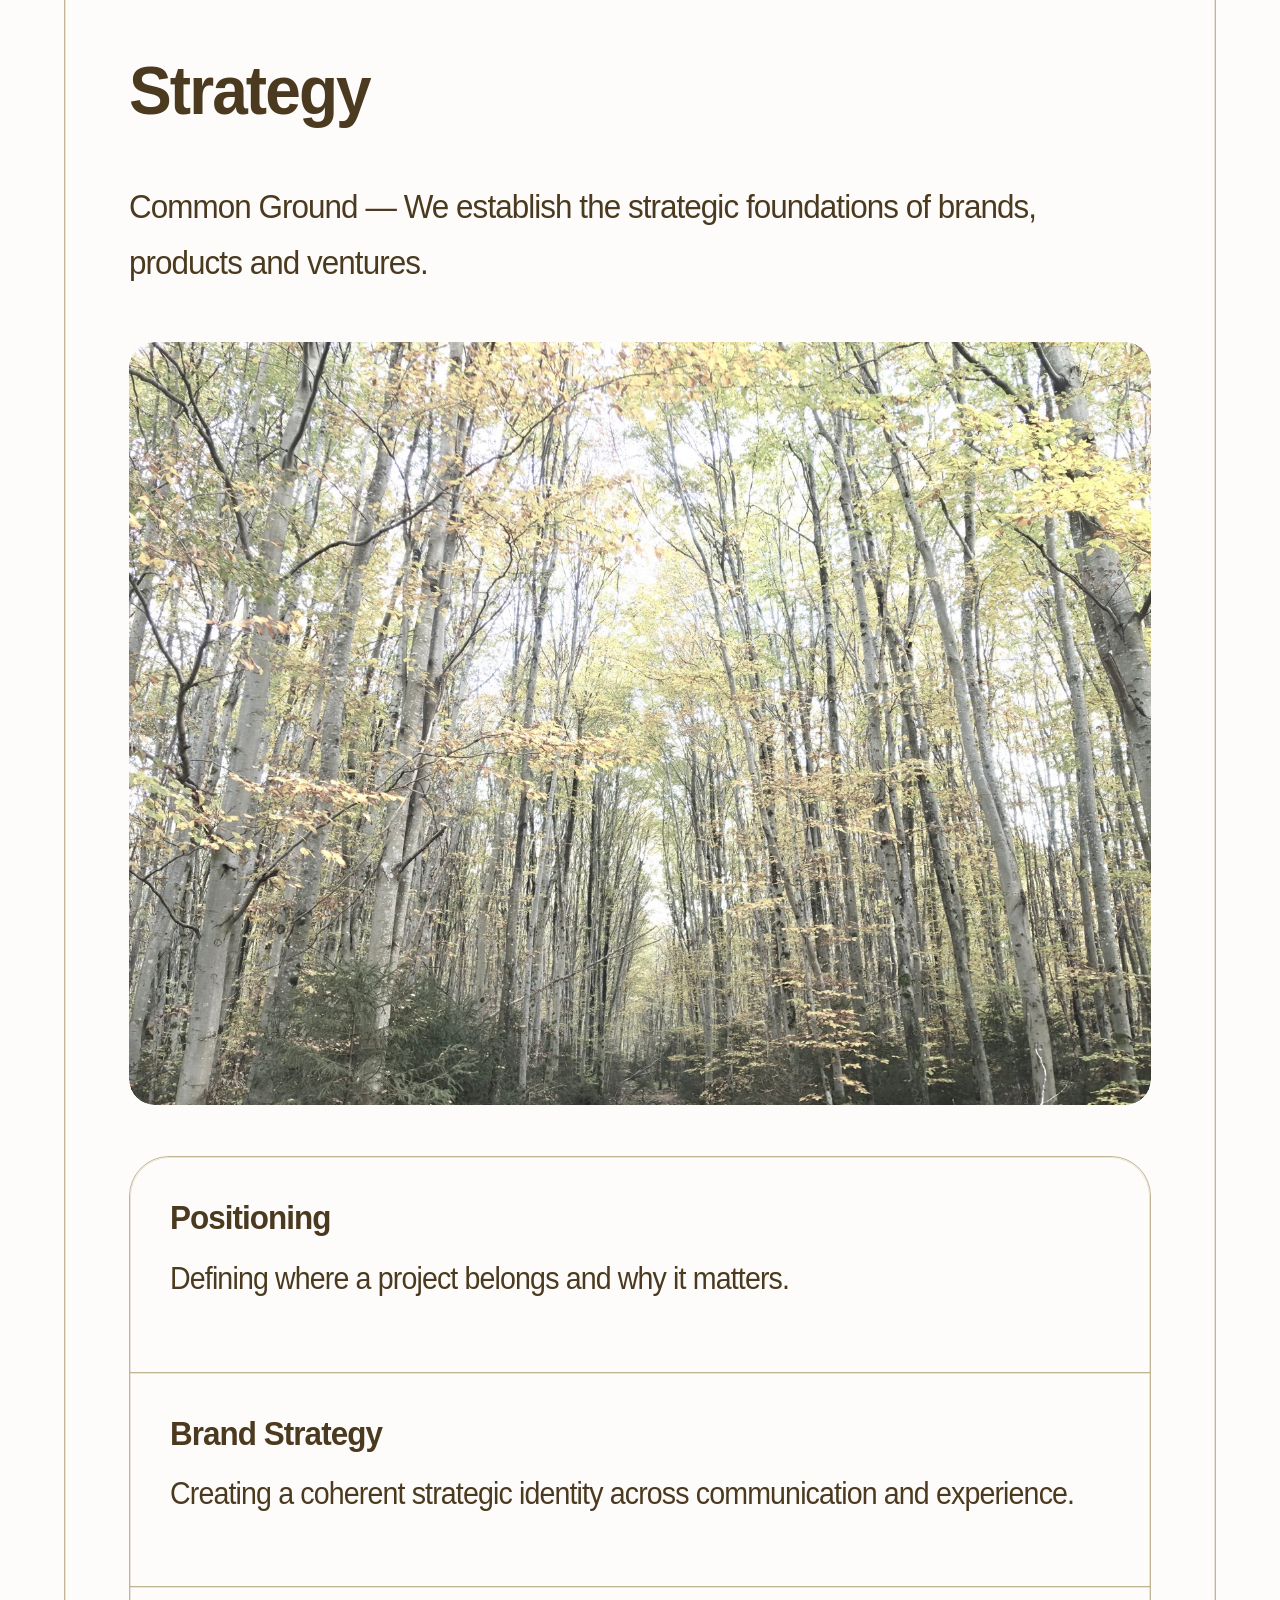
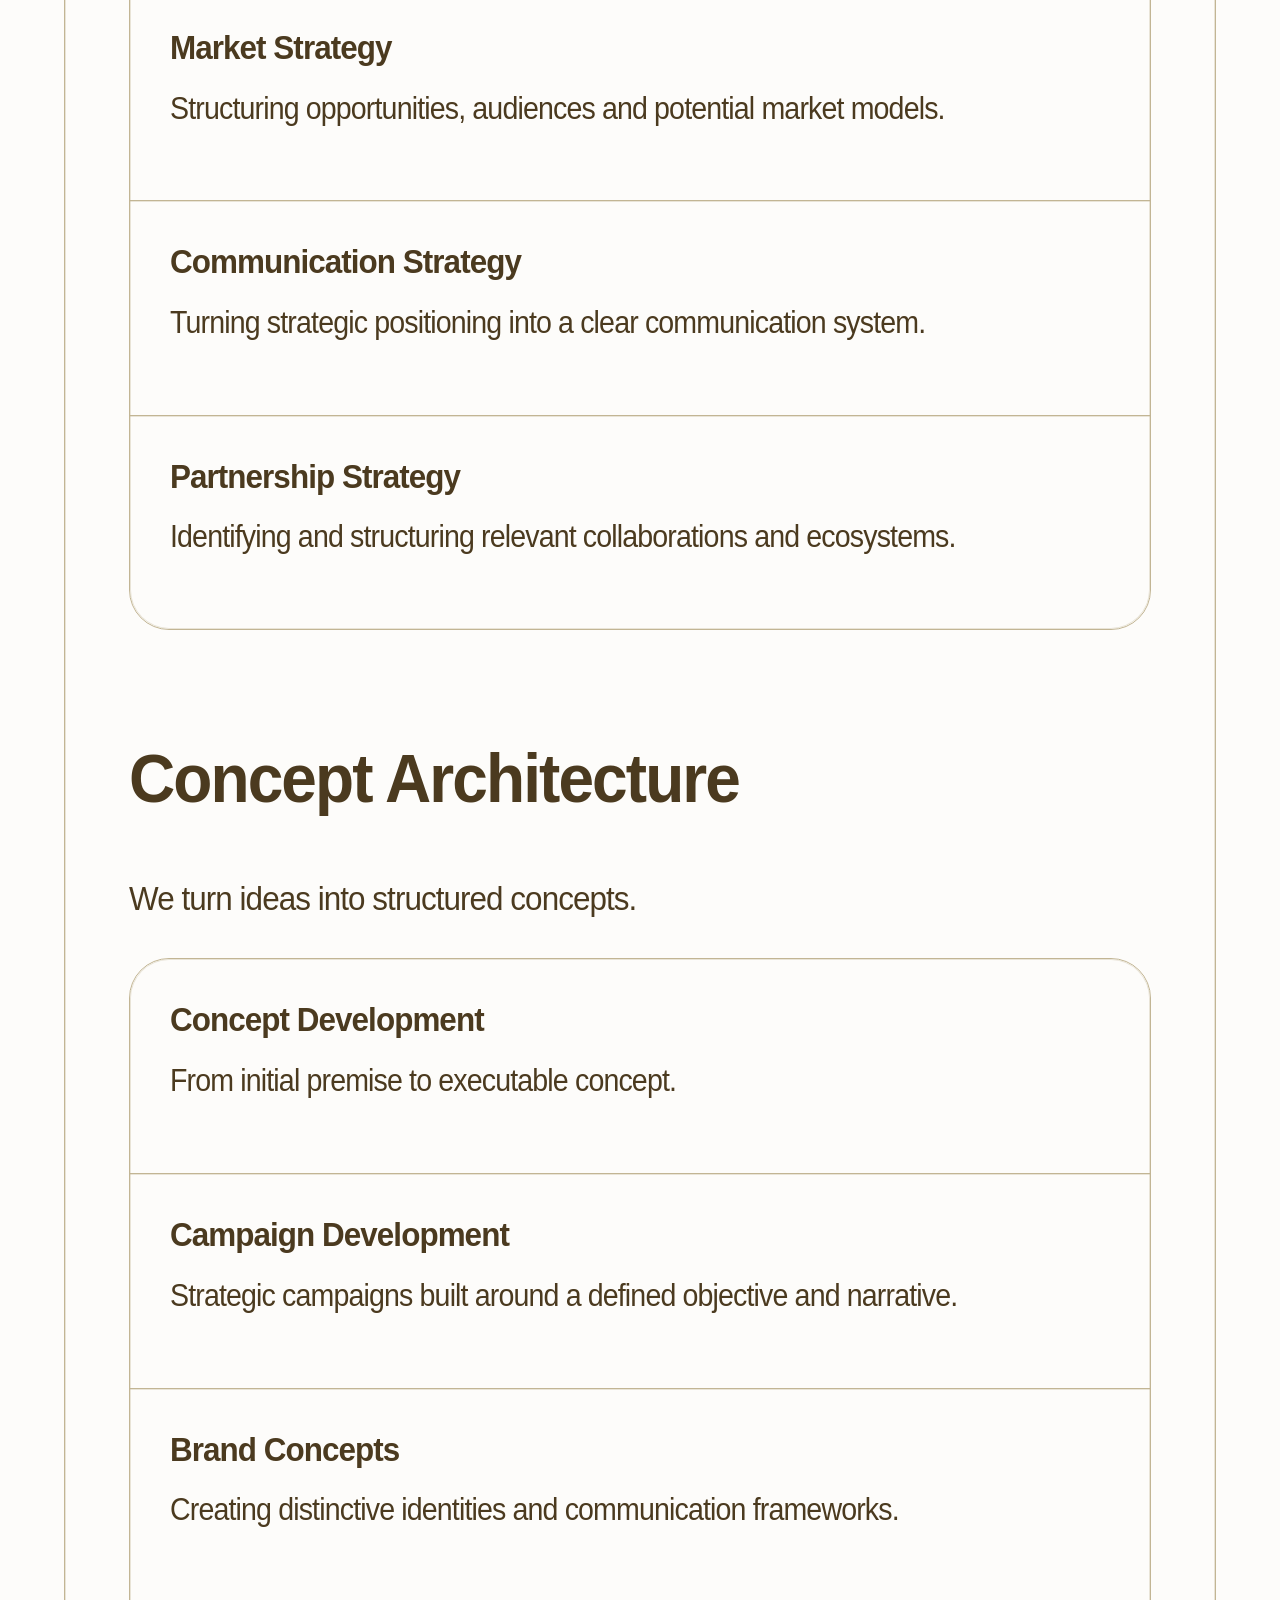
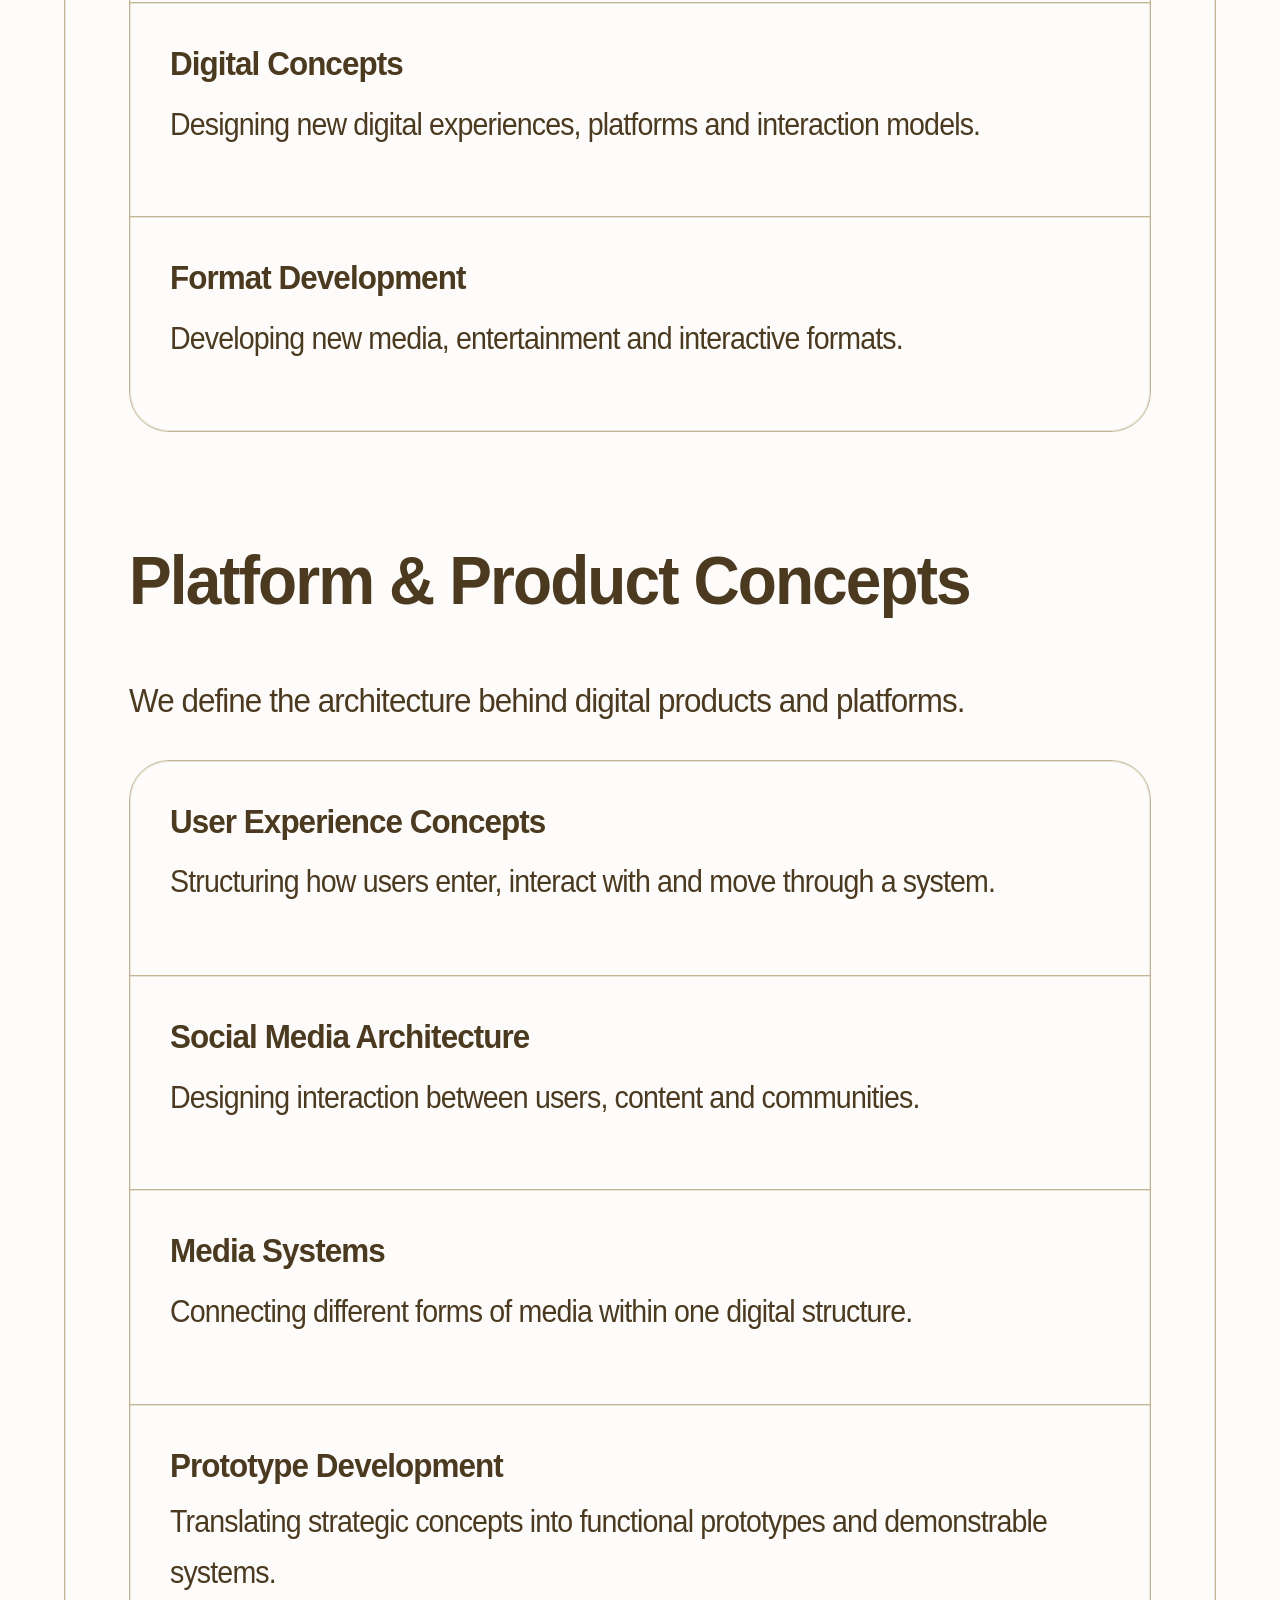
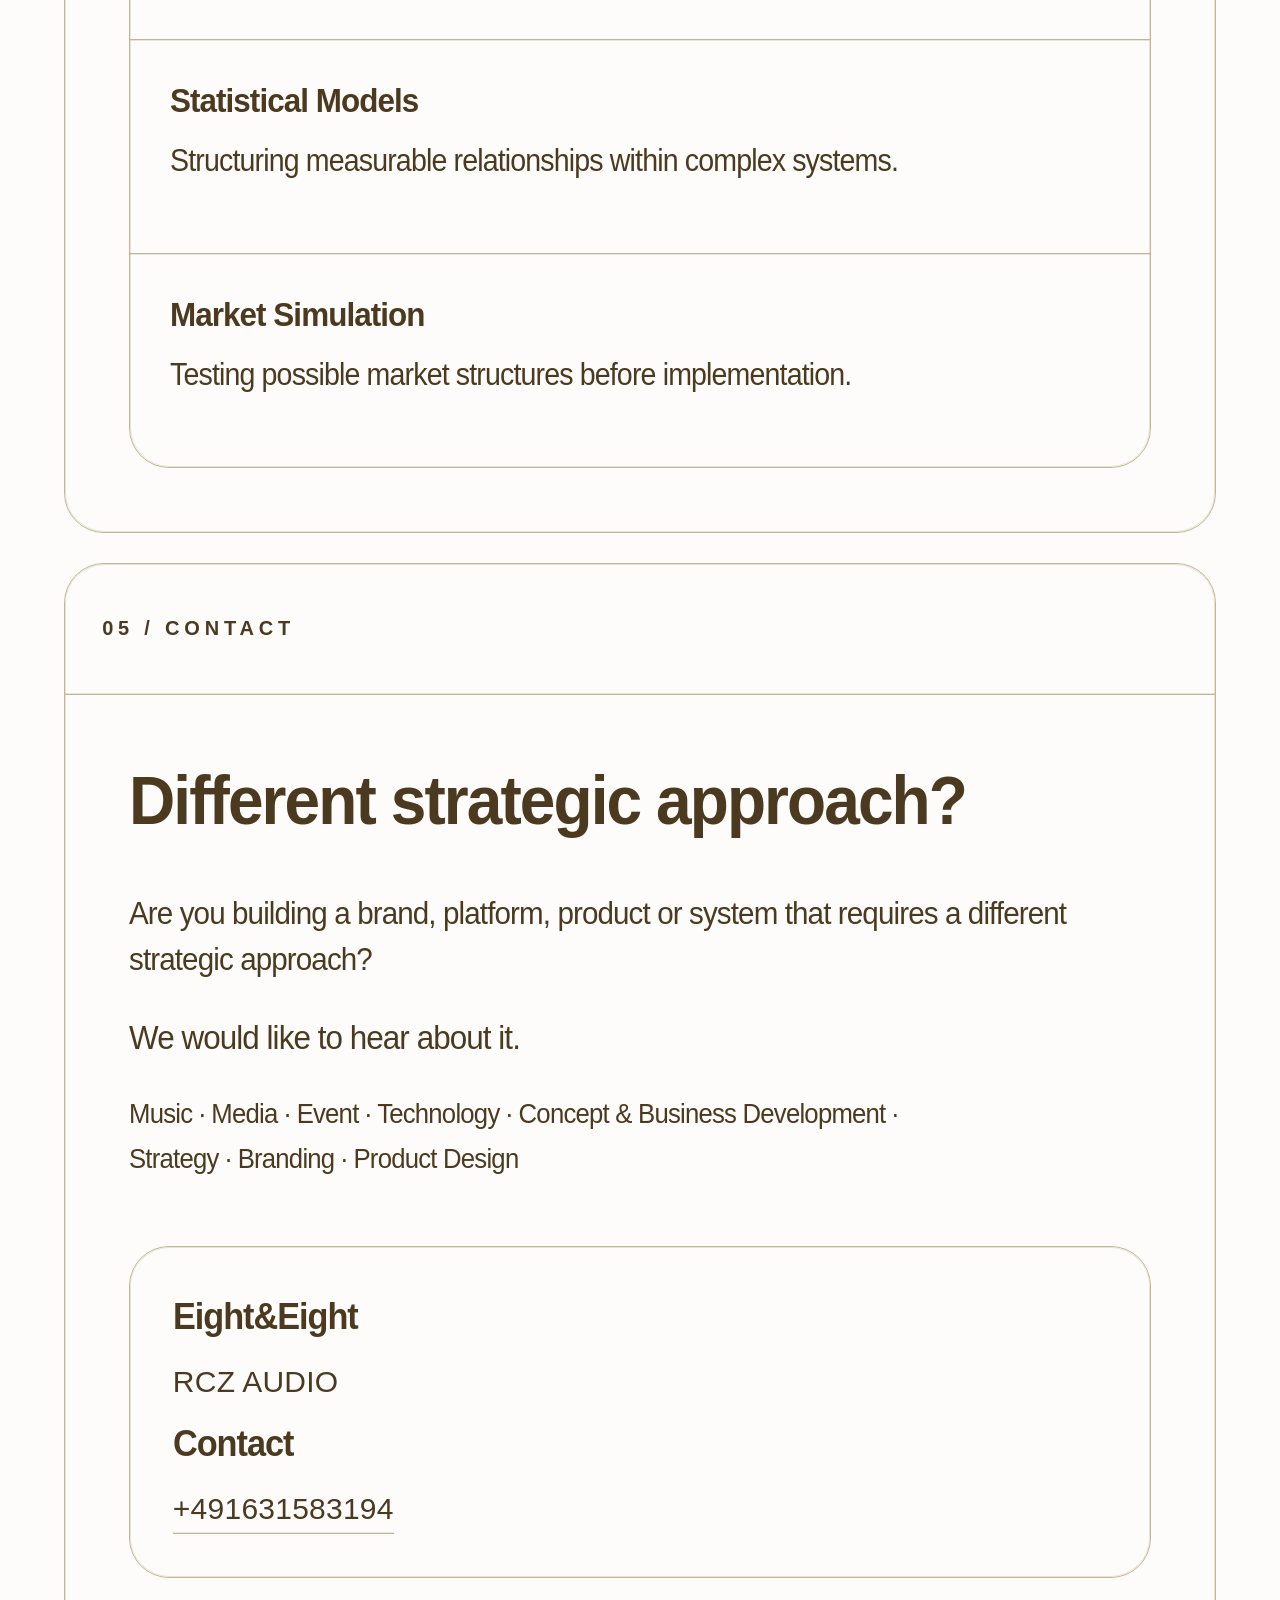
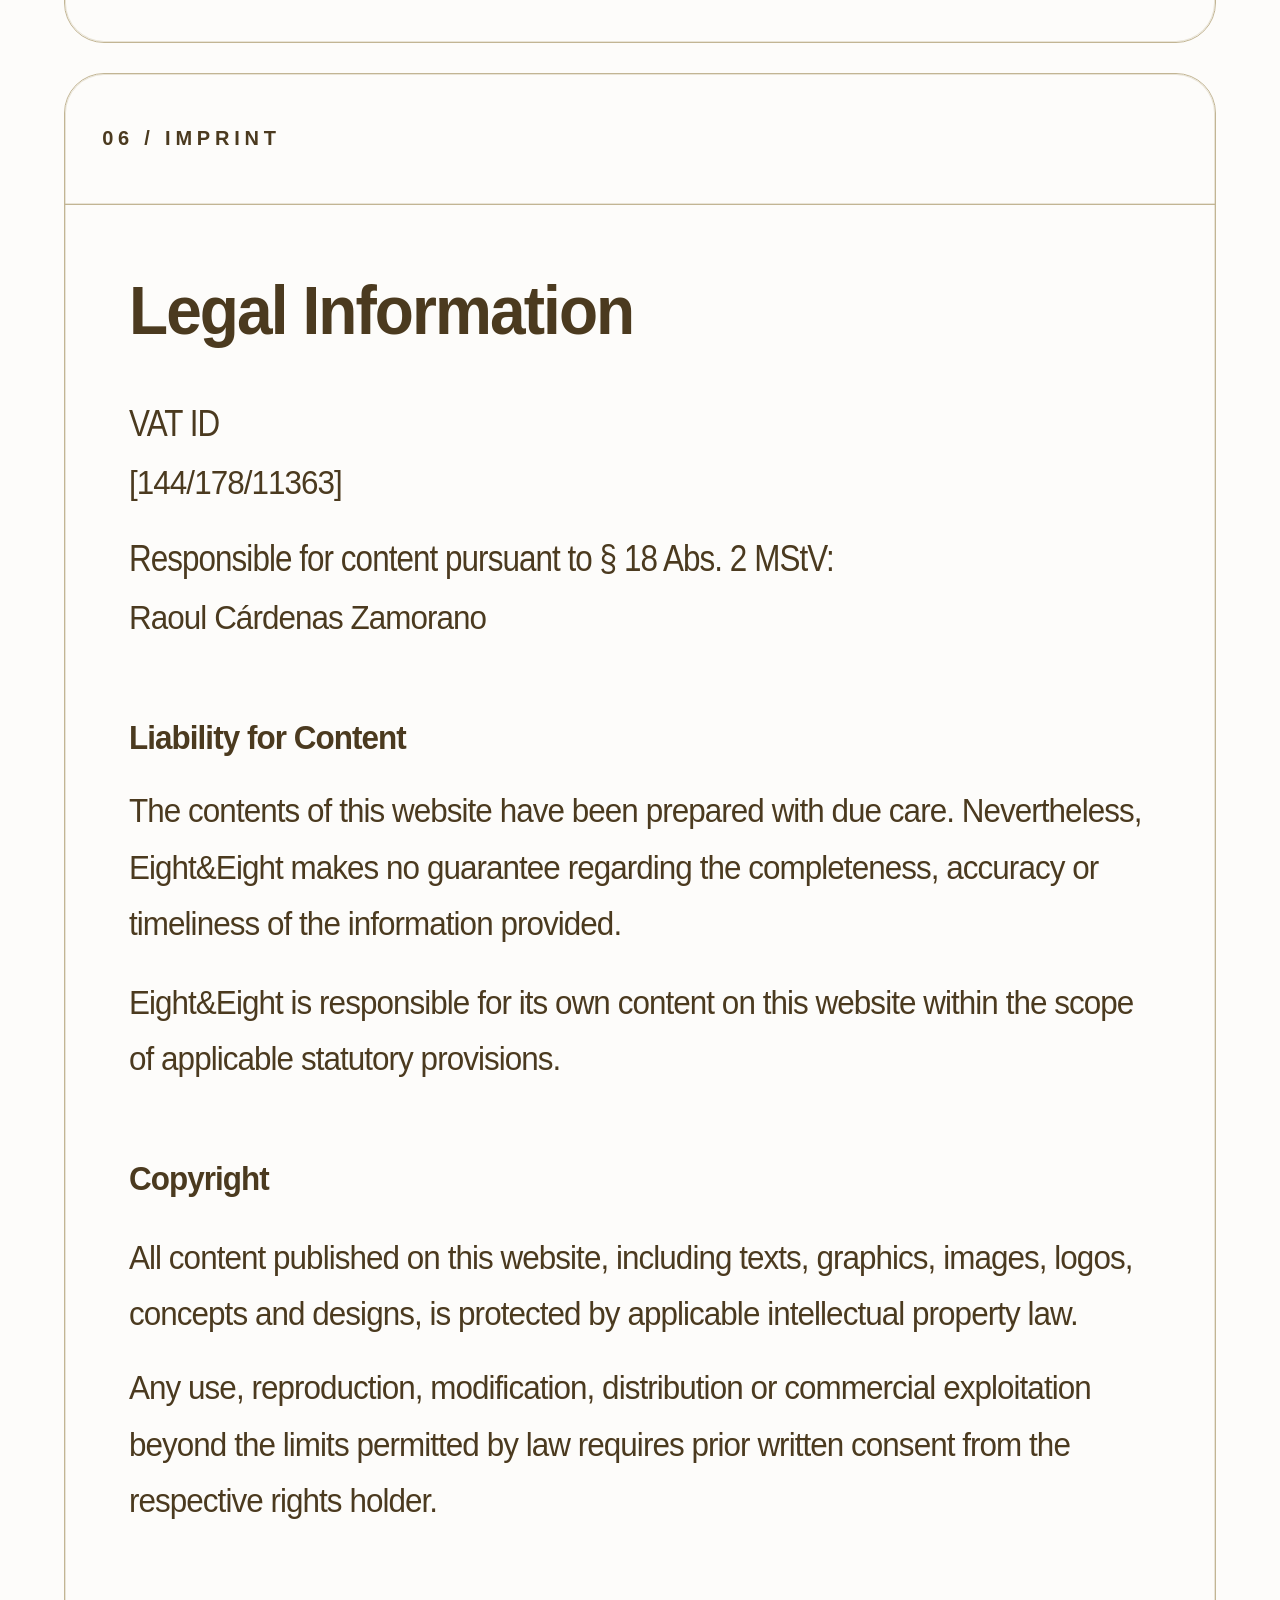
==== commit e5724fc5: "Add files via upload" ====
--- a/index.html
+++ b/index.html
@@ -3,7 +3,7 @@
 <head>
   <meta charset="UTF-8">
   <script src="page-start-v112.js?v=20261012-187"></script>
-  <meta name="theme-color" content="#d4d6d8">
+  <meta name="theme-color" content="#fdfcfa">
   <meta name="color-scheme" content="only light">
   <meta name="apple-mobile-web-app-status-bar-style" content="default">
   <style>:root{--page-cream:#fdfcfa}html,body{background:var(--page-cream)!important;color-scheme:only light}</style>
@@ -15,16 +15,8 @@
   <link rel="stylesheet" href="design-logo-v6.css?v=20261103-desktop-font-all-modes">
   <link rel="stylesheet" href="gold-light-v72.css?v=20261121-banner-wordmark-contour">
   <link rel="stylesheet" href="proportional-layout-v222.css?v=20261122-banner-logo-scale136048896">
-  <link rel="stylesheet" href="seascape-v1.css?v=20261122-silver-ocean">
 </head>
 <body>
-  <div class="seascape-background" aria-hidden="true">
-    <div class="seascape-fallback"></div>
-    <video class="seascape-sky-video" muted loop playsinline preload="none" poster="seascape-silver-sky.png" src="seascape-sky-1080.mp4"></video>
-    <video class="seascape-sea-video" muted loop playsinline preload="none" poster="seascape-sea-poster.jpg" src="seascape-sea-4k.mp4"></video>
-    <div class="seascape-horizon-haze"></div>
-    <canvas class="seascape-canvas"></canvas>
-  </div>
   <div class="browser-top-color" aria-hidden="true"></div>
   <div class="page-cream-ground" aria-hidden="true"></div>
   <div class="logo-rain-fallback" aria-hidden="true"></div>
@@ -332,6 +324,5 @@
   <script src="logo-home-v167.js?v=20261012-187" defer></script>
   <script src="text-scroll-reveal-v220.js?v=20261103-cached-layout-scale" defer></script>
   <script src="text-backdrop-v210.js?v=20261103-visible-idle-masks" defer></script>
-  <script src="seascape-v1.js?v=20261122-silver-ocean"></script>
 </body>
 </html>
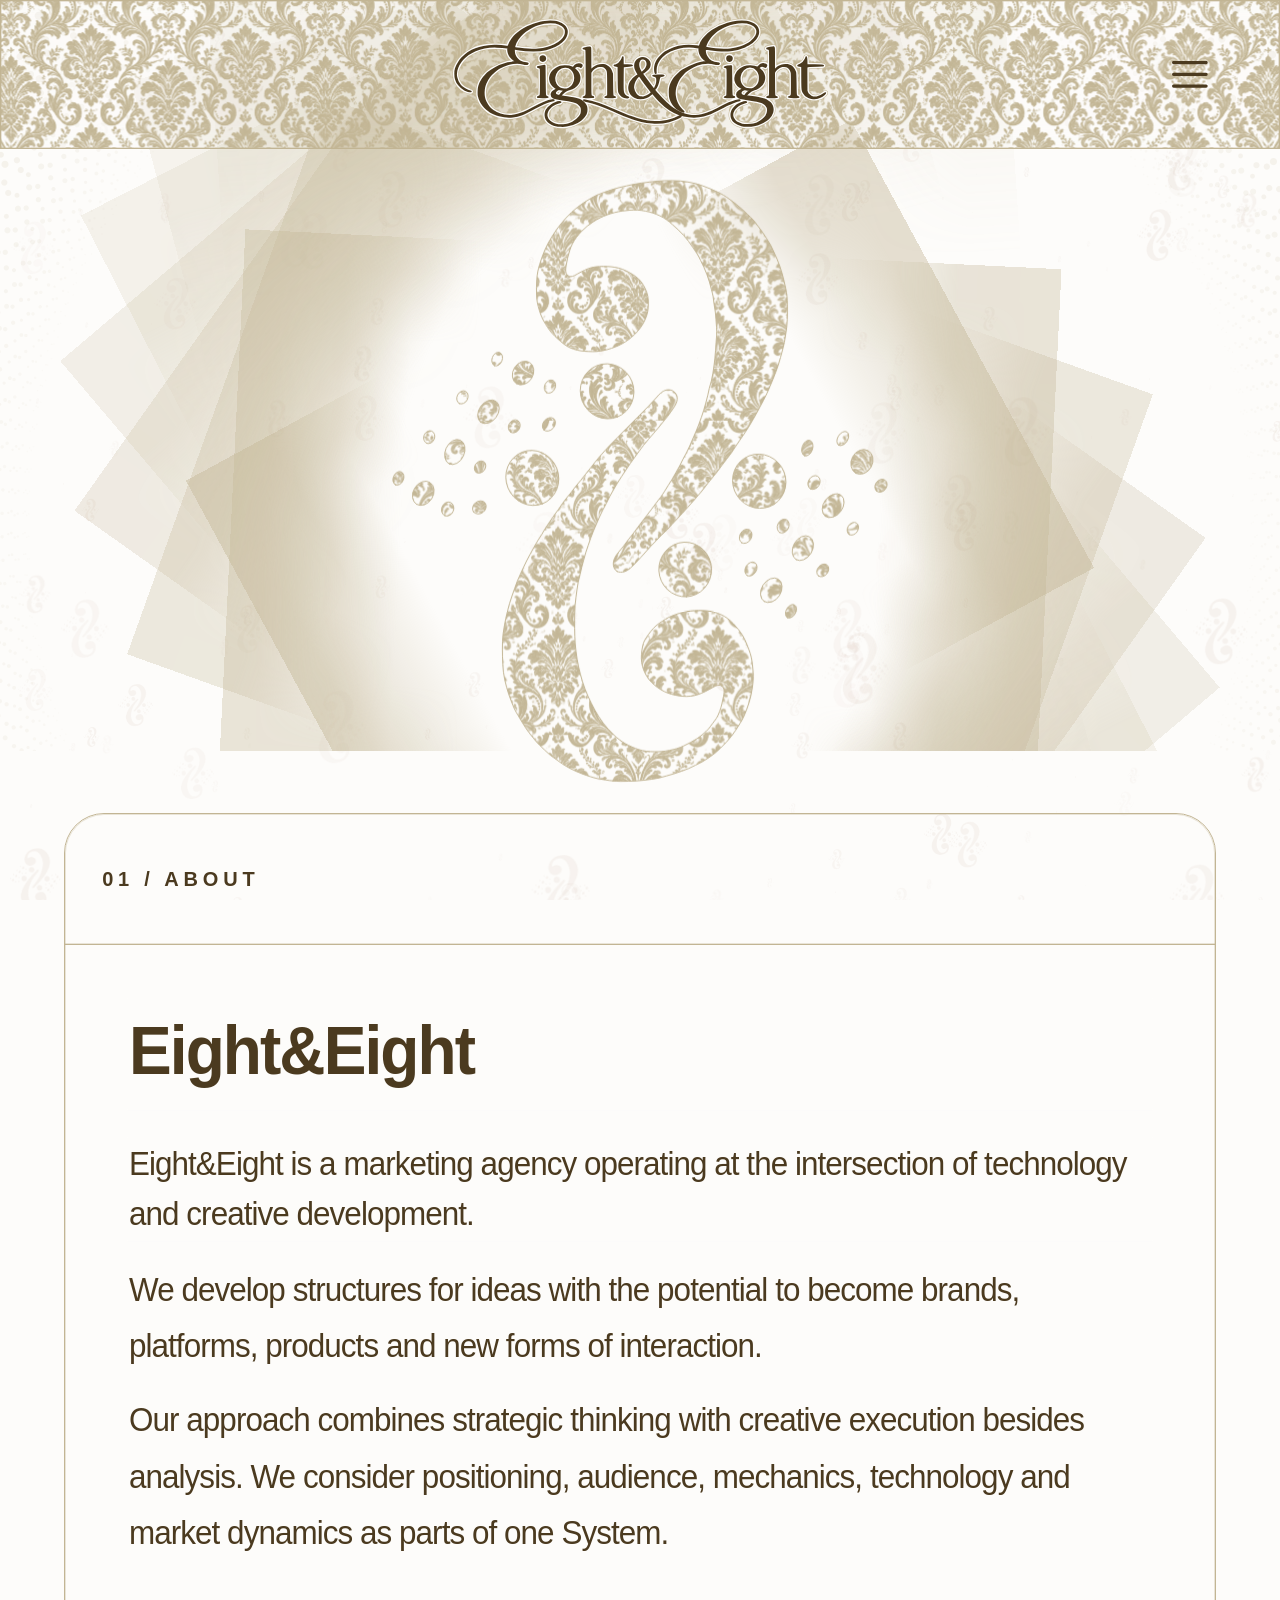
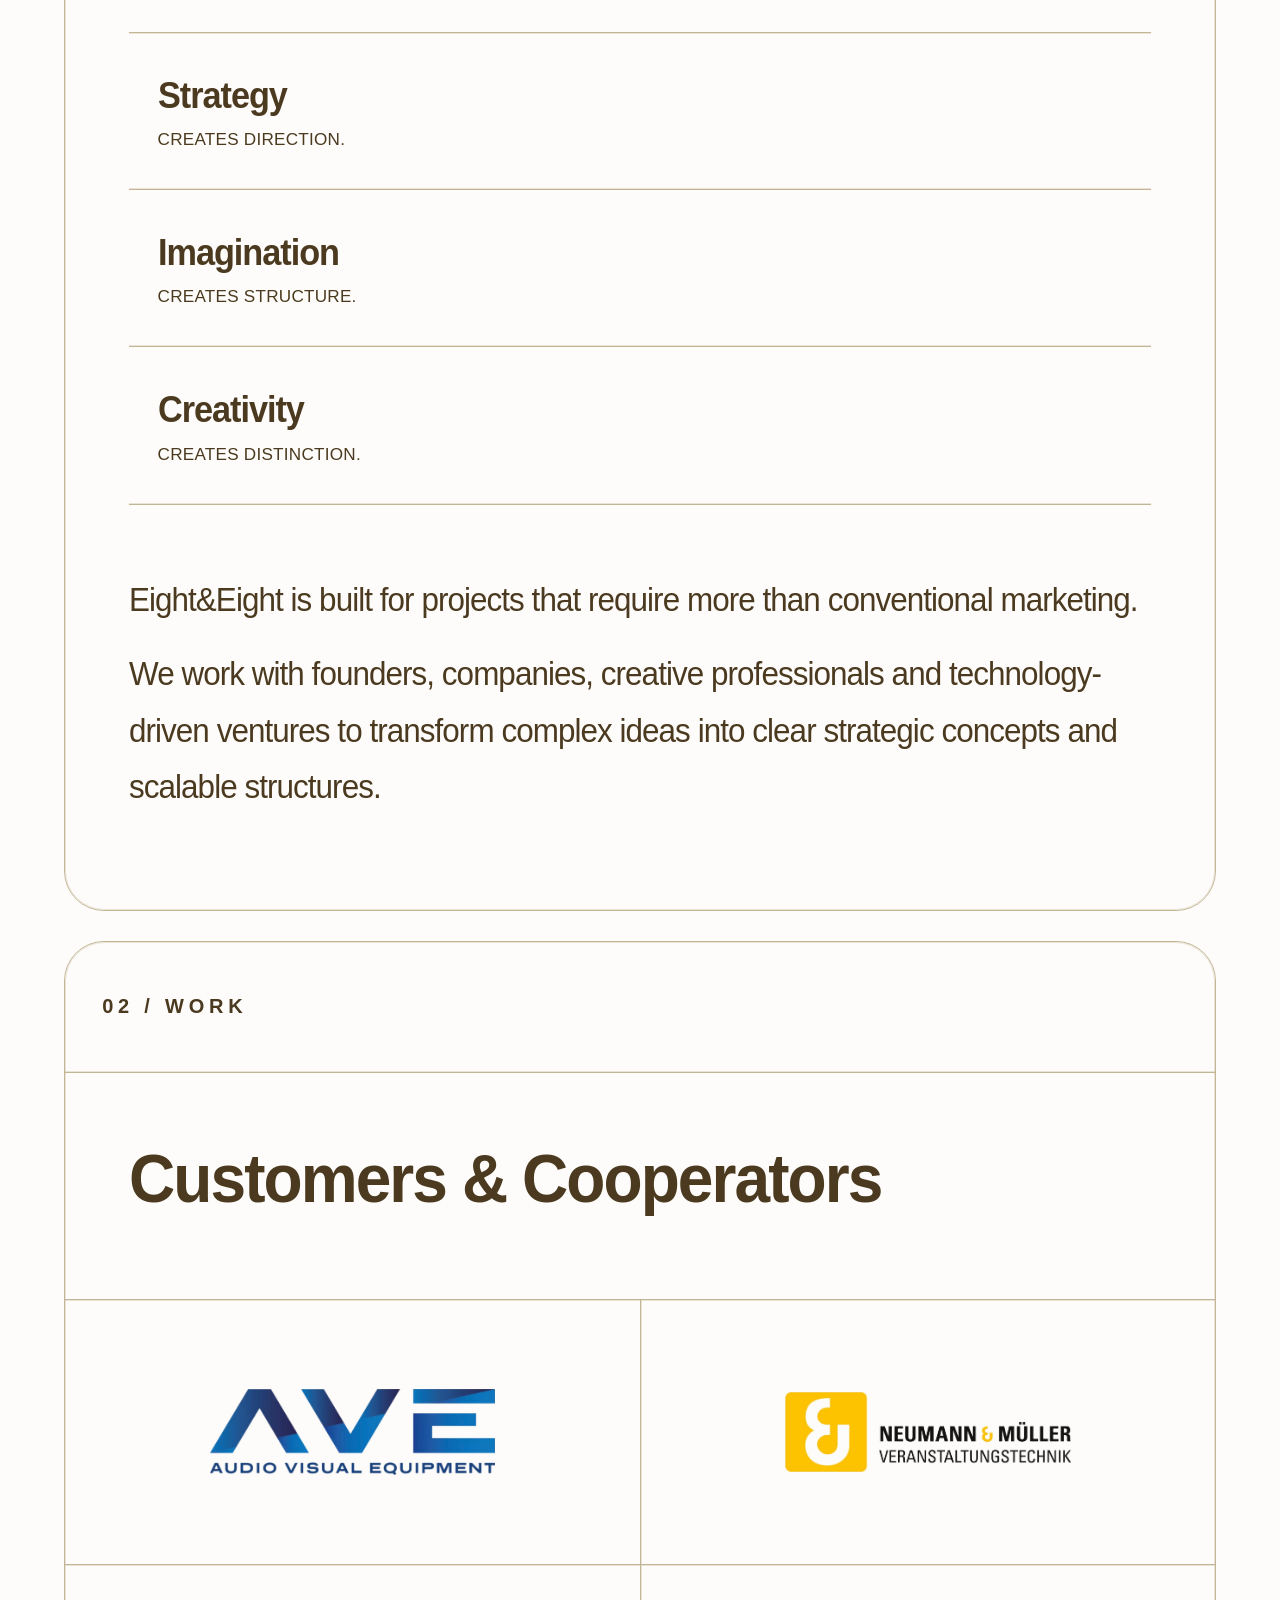
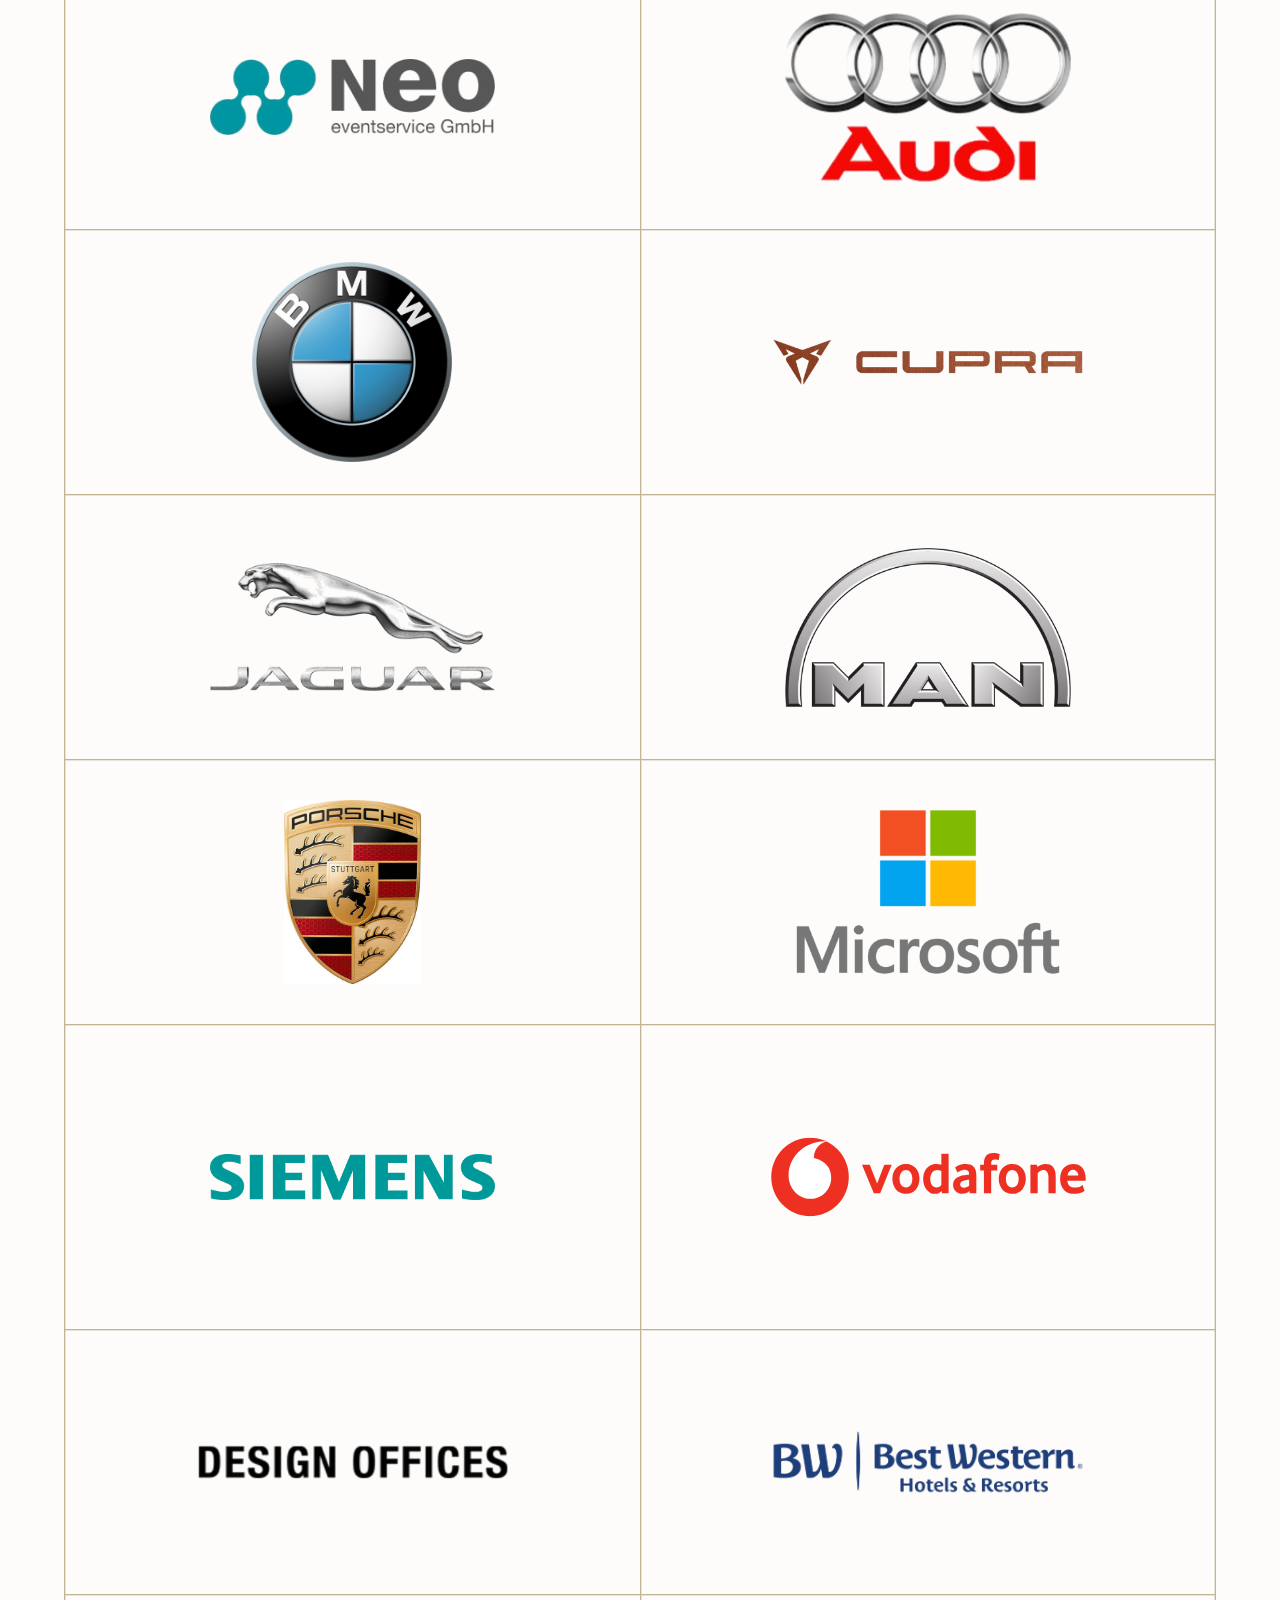
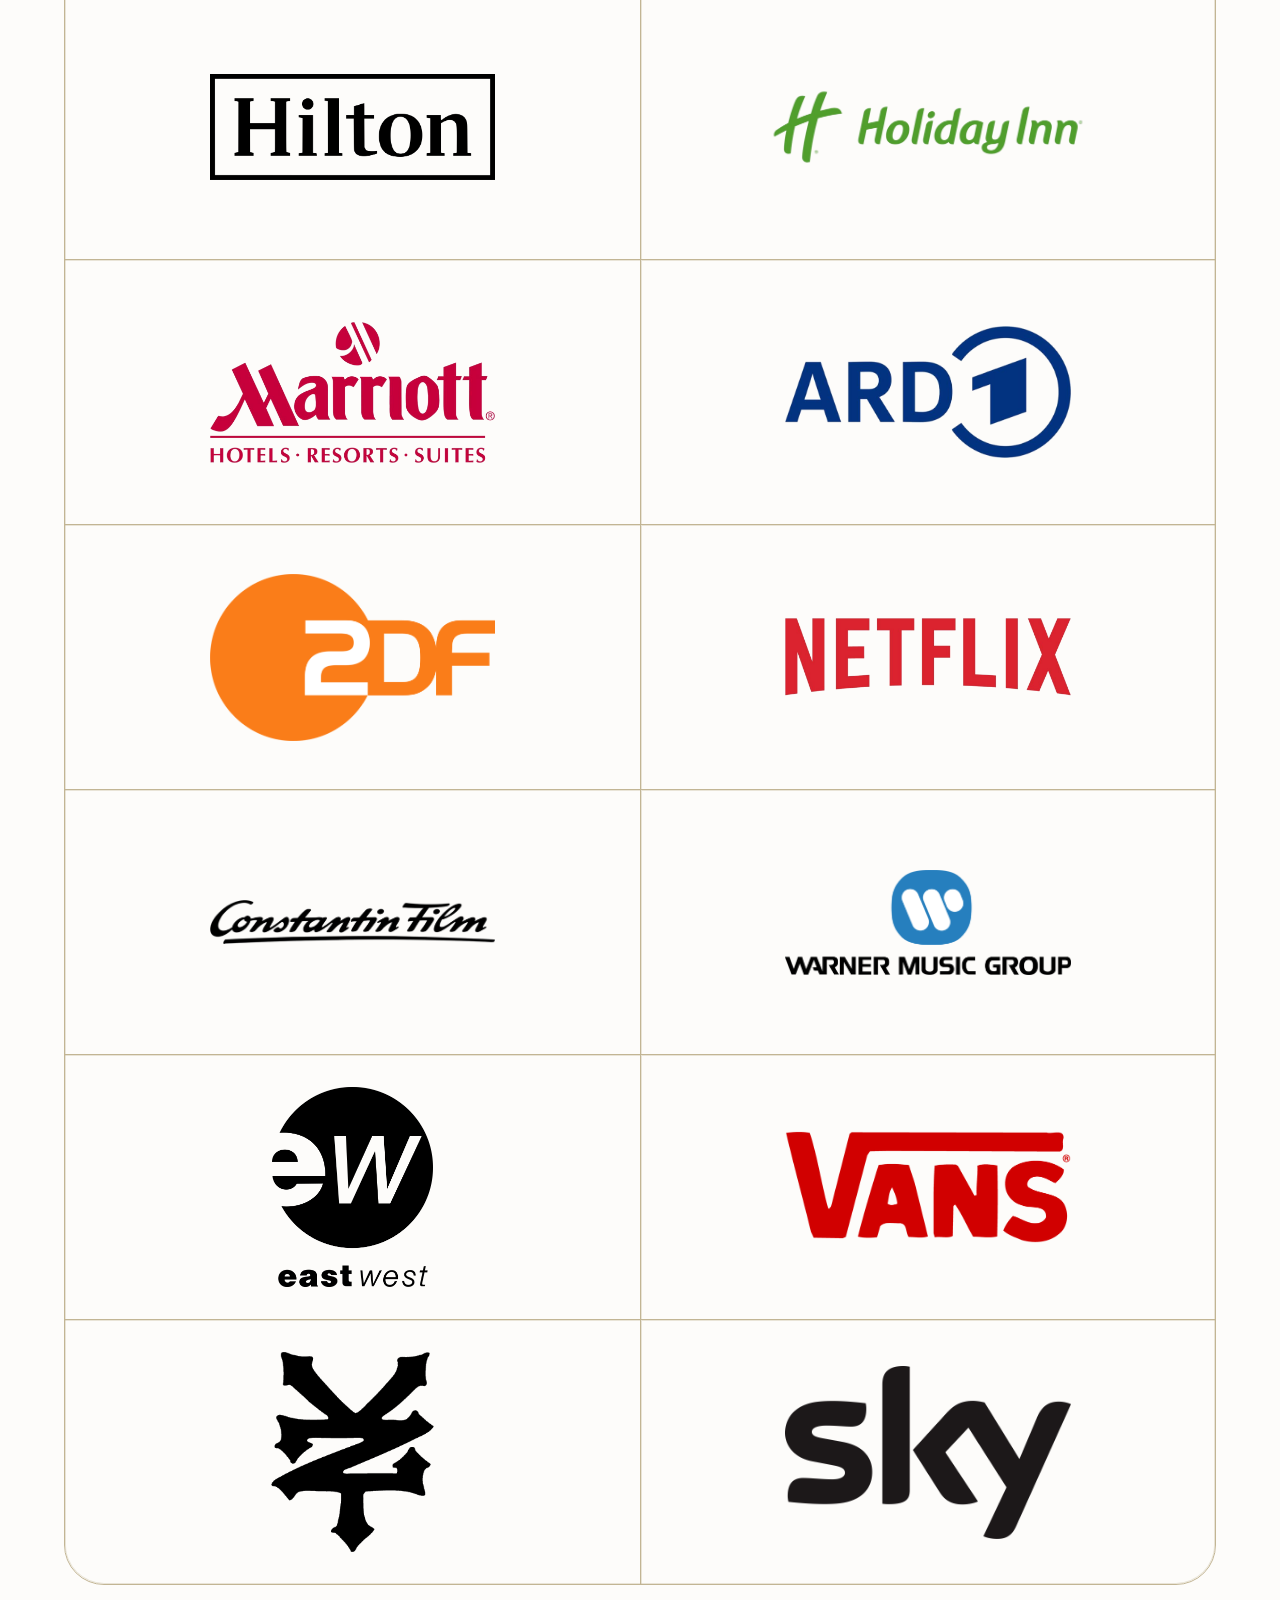
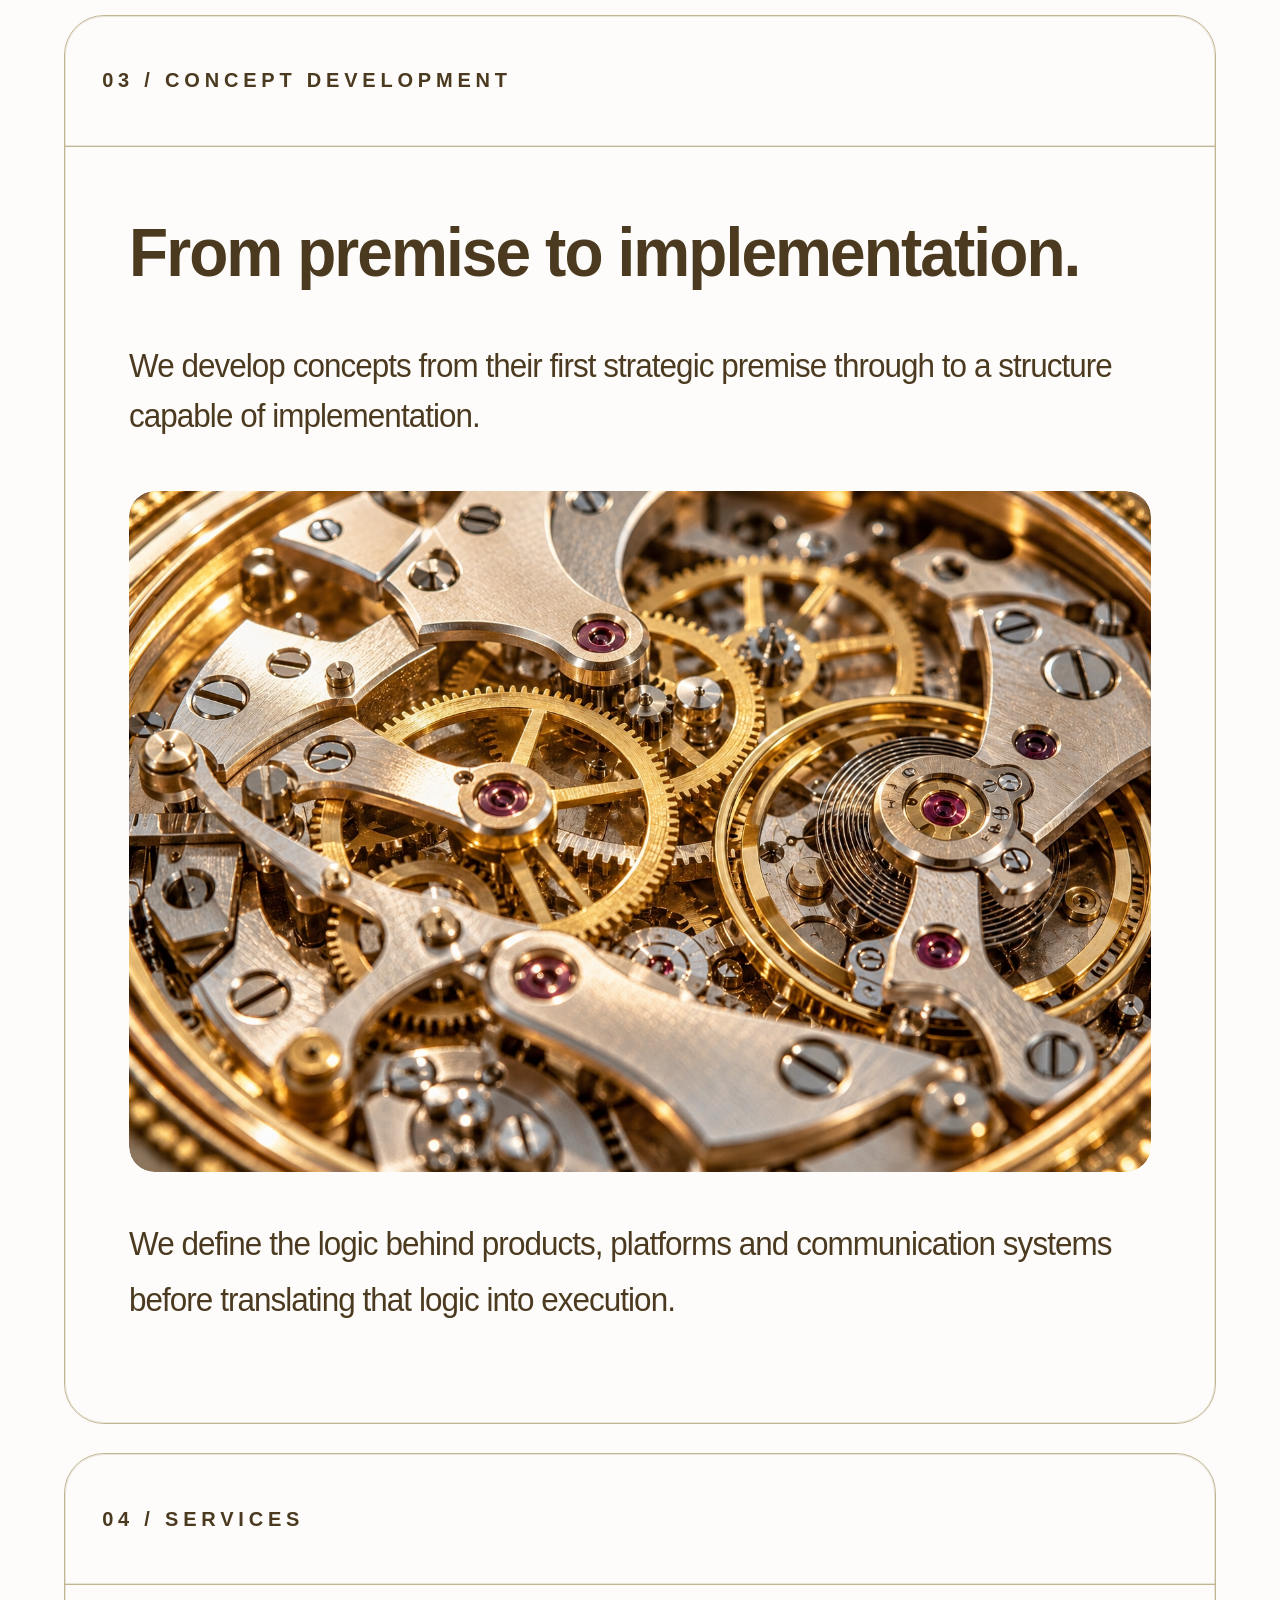
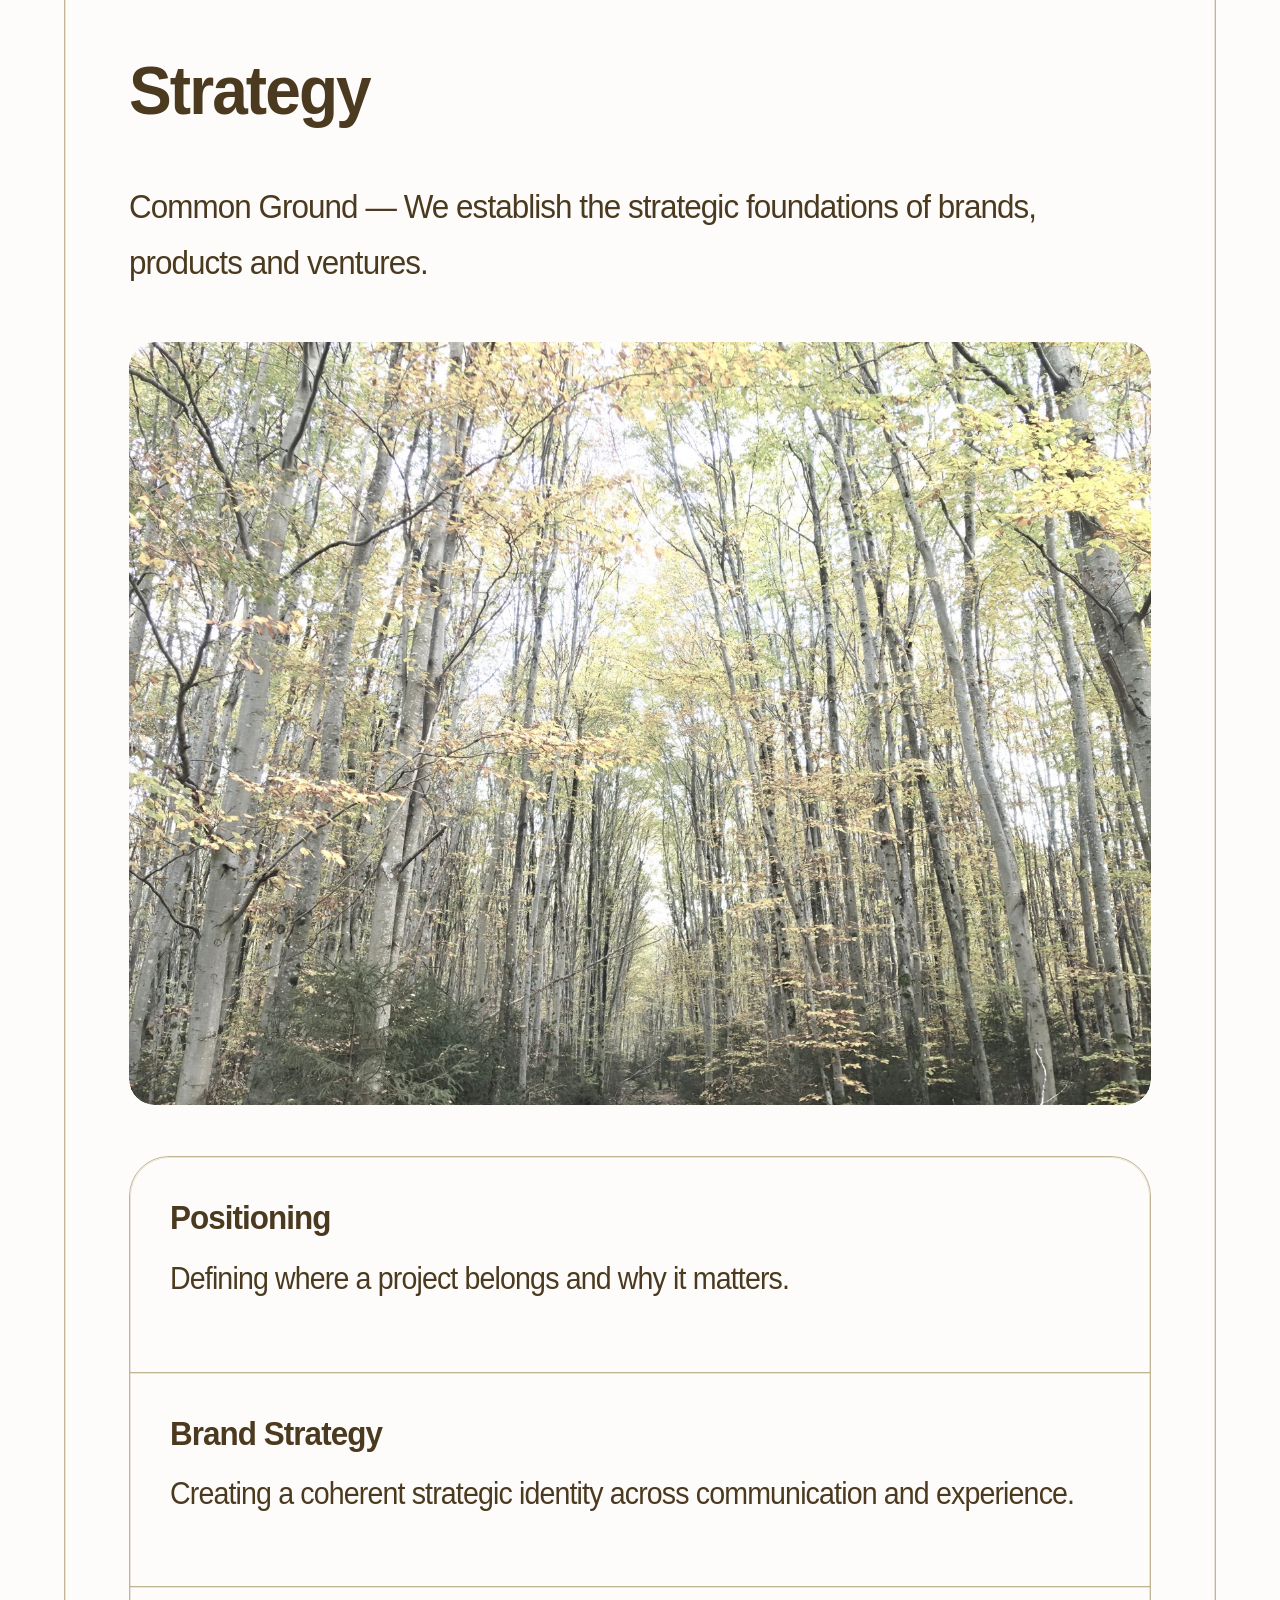
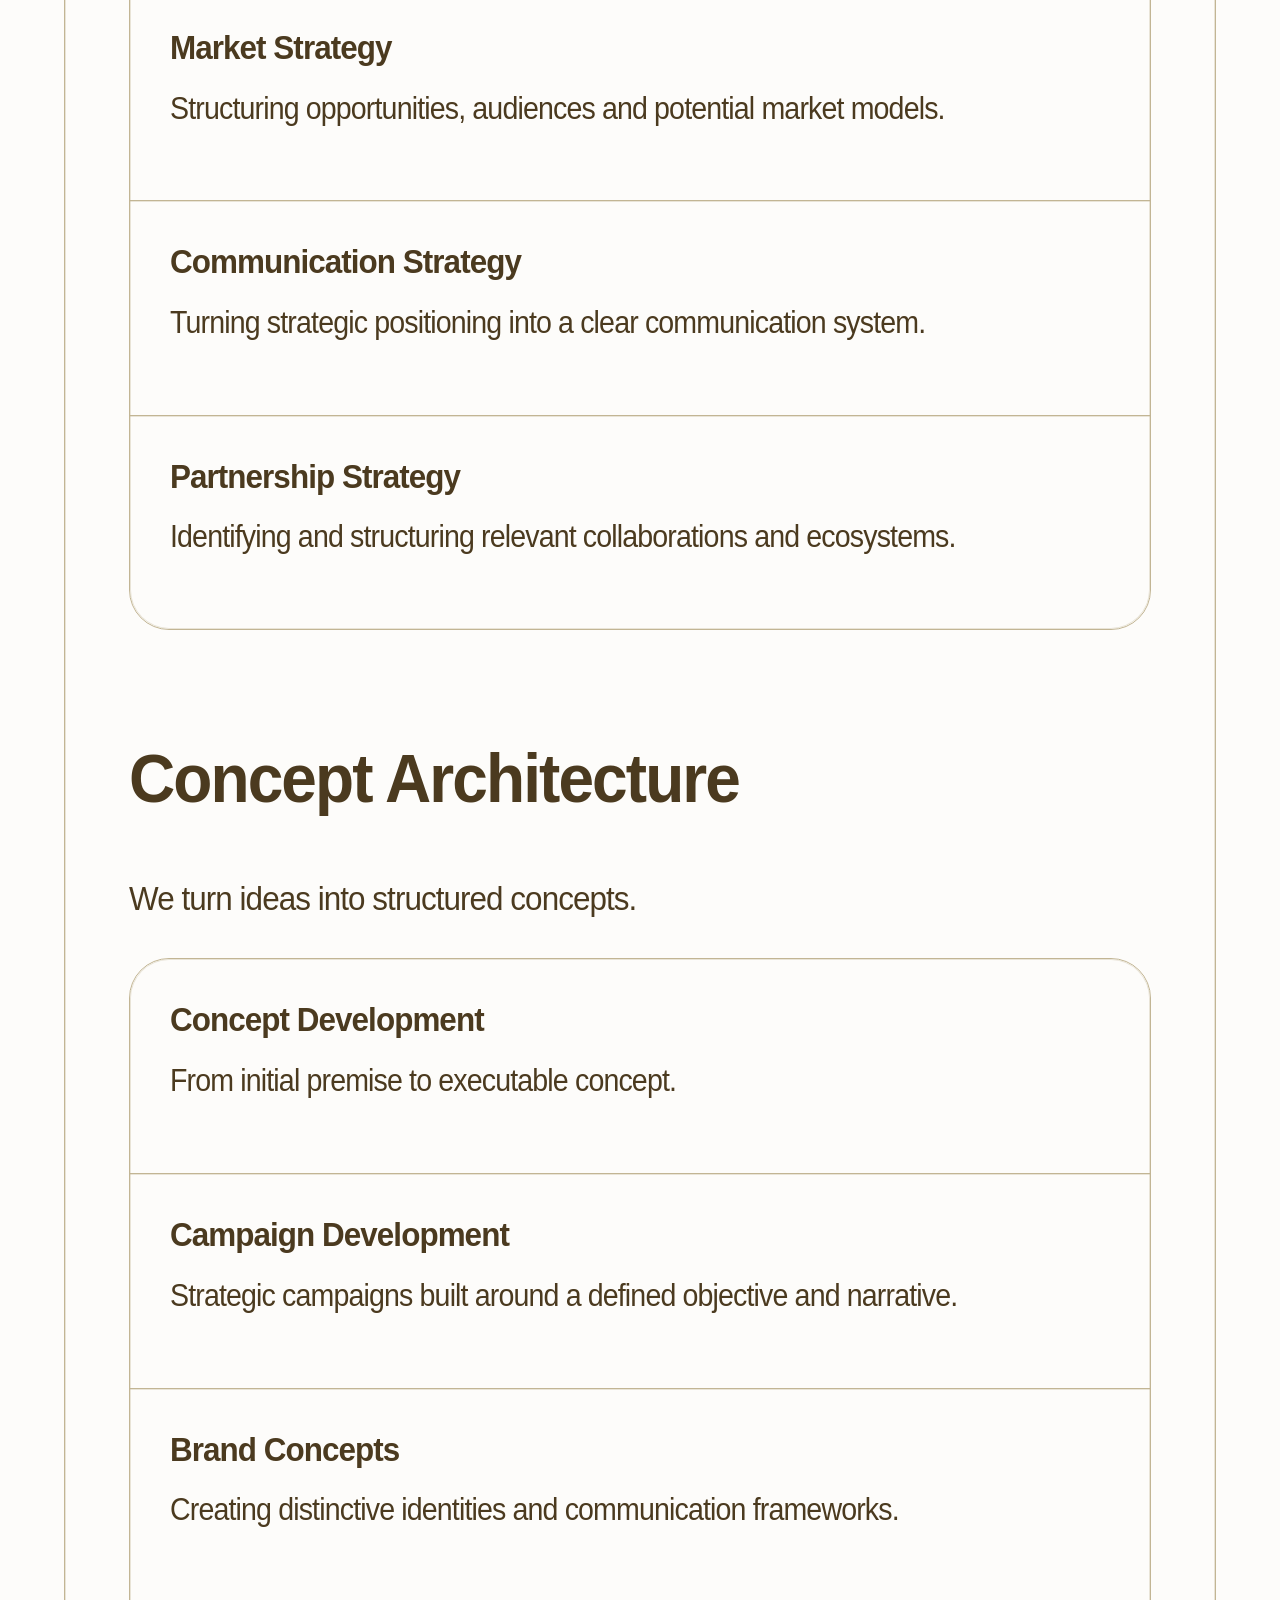
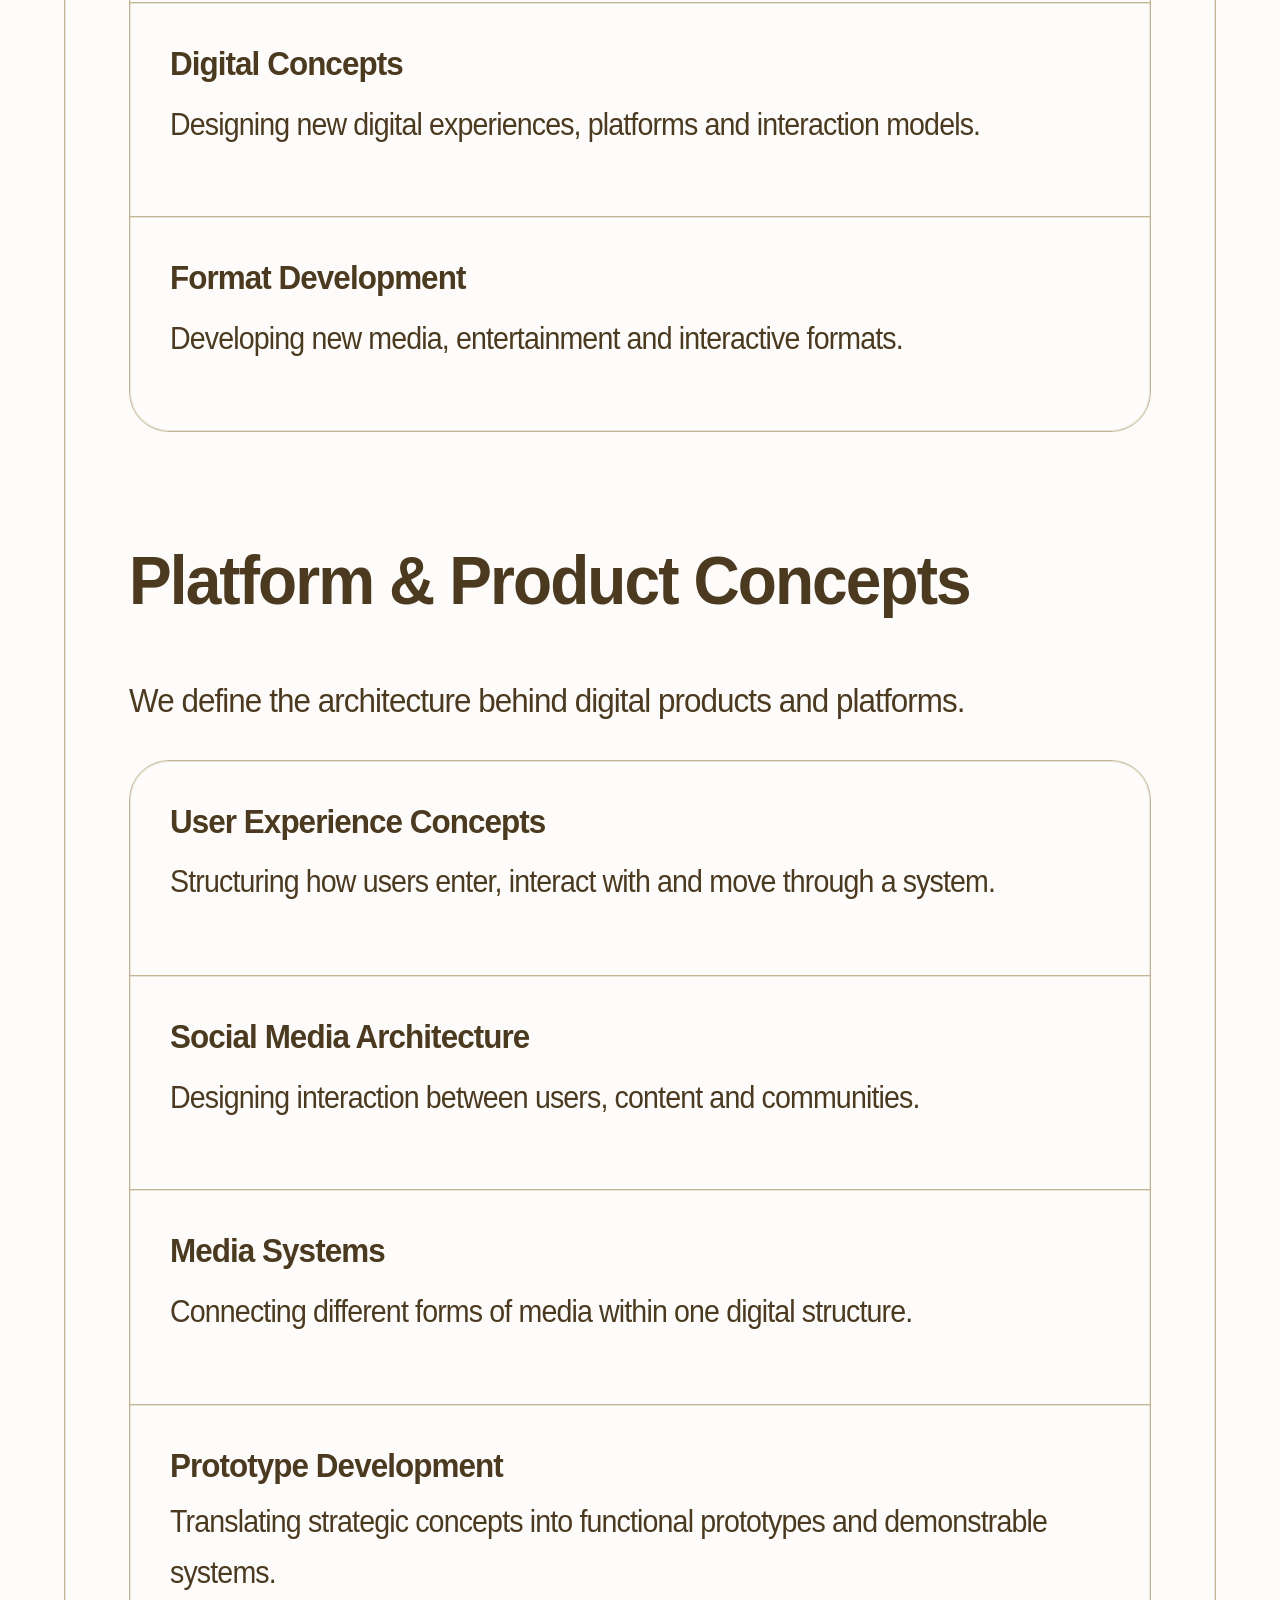
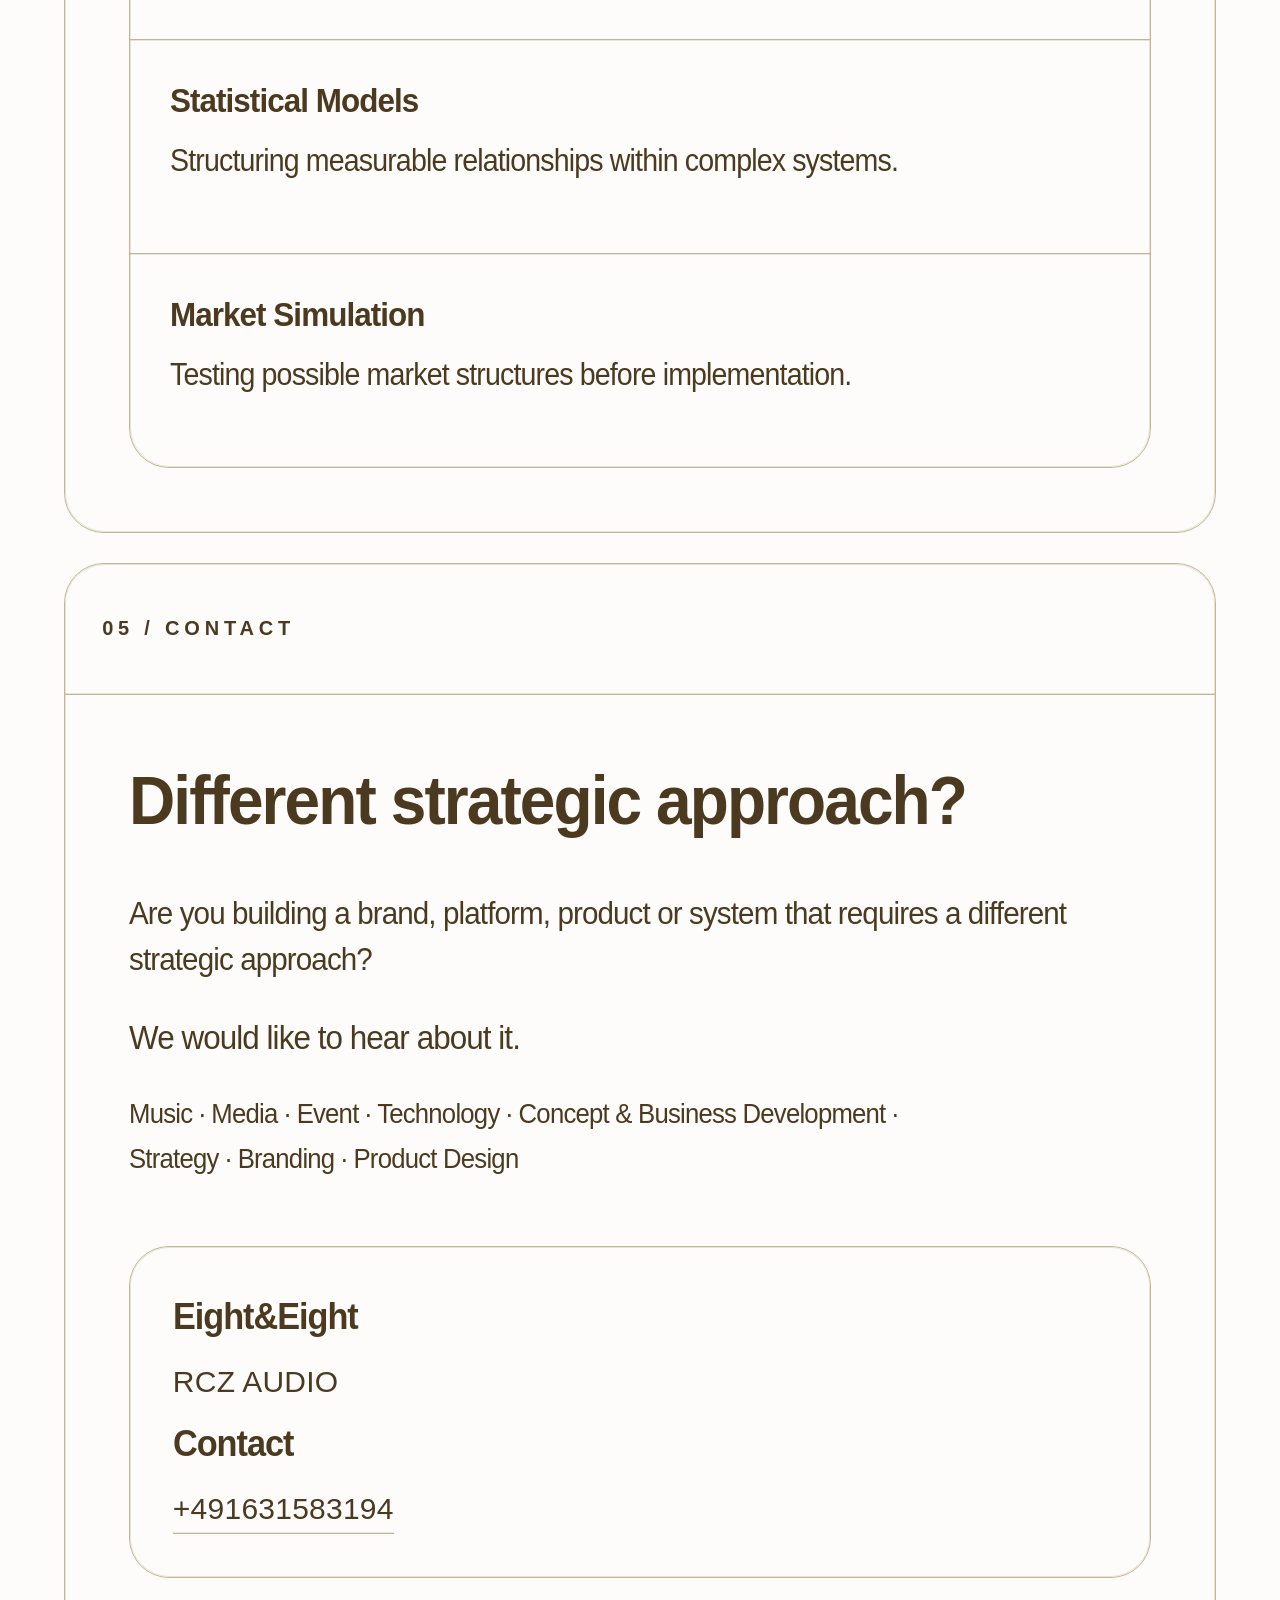
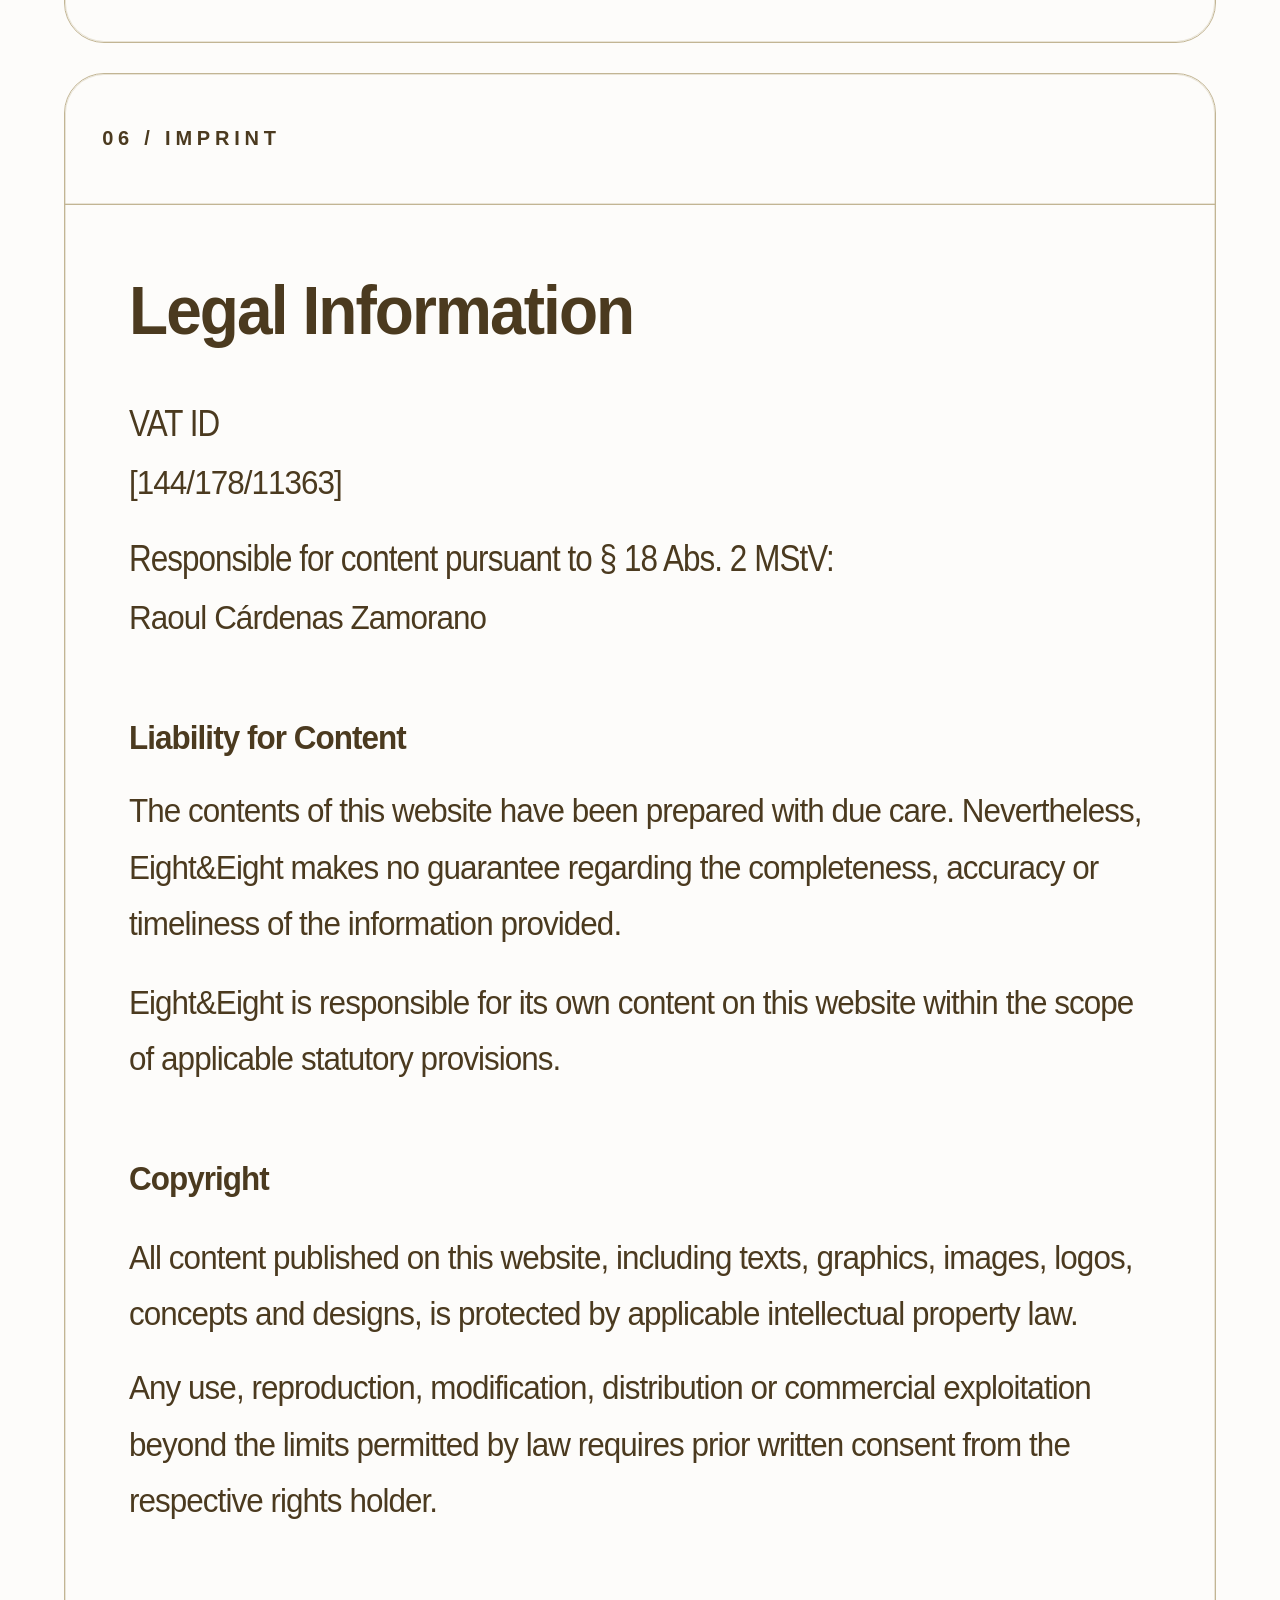
==== commit a70be8b0: "Add files via upload" ====
--- a/index.html
+++ b/index.html
@@ -13,7 +13,7 @@
   <meta name="eight-and-eight-version" content="v20261115-native-type">
   <link rel="stylesheet" href="styles.css?v=20261017-cream-fan-0008s">
   <link rel="stylesheet" href="design-logo-v6.css?v=20261103-desktop-font-all-modes">
-  <link rel="stylesheet" href="gold-light-v72.css?v=20261121-banner-wordmark-contour">
+  <link rel="stylesheet" href="gold-light-v72.css?v=20261122-vector-banner">
   <link rel="stylesheet" href="proportional-layout-v222.css?v=20261122-banner-logo-scale136048896">
 </head>
 <body>
@@ -27,29 +27,18 @@
   <div class="site-shell">
     <header class="topbar">
       <span class="banner-blur" aria-hidden="true"></span>
-      <a class="wordmark" href="#top" aria-label="Eight and Eight home" style="filter: url(#banner-wordmark-contour)">
-        <img class="wordmark-logo" src="eight-and-eight-banner-logo-transparent-v35.png" alt="Eight&amp;Eight" width="1774" height="887" decoding="async" fetchpriority="high">
+      <a class="wordmark" href="#top" aria-label="Eight and Eight home">
+        <svg xmlns="http://www.w3.org/2000/svg" class="wordmark-logo wordmark-vector" width="1774" height="887" viewBox="0 0 1774 887" aria-hidden="true" focusable="false">
+  <defs><path id="banner-wordmark-path" fill-rule="evenodd" vector-effect="non-scaling-stroke" d="M463.500,209.532 C458.000,210.251 448.740,211.973 442.923,213.358 C424.906,217.648 402.453,225.624 386.166,233.520 C377.586,237.679 366.277,243.955 361.033,247.467 C355.790,250.979 347.888,256.762 343.473,260.318 C339.058,263.874 332.444,269.967 328.774,273.857 C325.104,277.748 319.787,284.209 316.958,288.215 C311.008,296.645 304.793,308.524 302.946,315.000 C302.240,317.475 301.387,319.829 301.051,320.231 C300.714,320.632 293.928,320.038 285.969,318.909 C276.774,317.605 263.482,316.660 249.500,316.316 C232.546,315.900 224.175,316.159 213.000,317.446 C197.674,319.211 184.065,321.811 172.500,325.183 C163.869,327.700 147.930,333.997 139.795,338.103 C131.097,342.494 117.678,351.317 109.356,358.118 C105.418,361.335 98.968,367.462 95.023,371.734 C91.077,376.005 85.861,382.481 83.432,386.124 C76.731,396.171 70.494,408.549 67.368,418.000 C64.782,425.821 64.560,427.698 64.586,441.500 C64.612,455.177 64.861,457.250 67.406,465.000 C68.941,469.675 71.564,475.912 73.235,478.860 C74.906,481.809 78.907,487.495 82.126,491.496 C88.186,499.029 99.208,508.140 106.952,512.018 C109.400,513.244 113.900,515.114 116.952,516.174 C123.849,518.570 135.000,520.986 135.000,520.084 C135.000,519.715 132.188,518.792 128.750,518.033 C125.312,517.274 117.775,514.269 112.000,511.356 C106.057,508.357 99.016,503.850 95.776,500.969 C92.627,498.170 88.020,493.209 85.538,489.944 C77.863,479.852 72.781,468.504 70.410,456.162 C69.634,452.126 69.000,446.203 69.000,443.000 C69.000,435.261 71.214,424.101 74.454,415.512 C78.512,404.753 85.322,392.656 92.482,383.486 C96.060,378.905 103.001,371.475 107.908,366.975 C112.815,362.475 119.681,356.897 123.165,354.581 C132.213,348.564 146.350,340.716 154.500,337.185 C164.128,333.015 182.585,327.536 195.082,325.139 C212.589,321.781 228.737,320.676 250.500,321.344 C267.802,321.875 281.704,323.156 296.250,325.557 L300.000,326.176 300.000,332.539 C300.000,336.038 300.494,341.286 301.097,344.201 C301.700,347.115 303.761,352.802 305.677,356.838 C308.114,361.973 311.162,366.197 315.830,370.909 C322.501,377.643 328.131,381.938 335.332,385.787 L339.164,387.836 333.332,388.461 C315.691,390.352 309.407,391.368 298.720,394.056 C278.761,399.076 256.600,407.991 237.877,418.534 C233.269,421.128 224.730,426.791 218.899,431.118 C213.068,435.446 204.505,442.927 199.869,447.743 C195.233,452.560 188.895,460.333 185.783,465.017 C182.671,469.702 178.743,476.615 177.054,480.379 C175.366,484.143 172.816,491.110 171.387,495.861 C169.341,502.669 168.680,507.417 168.267,518.258 C167.938,526.892 168.183,534.342 168.924,538.258 C170.831,548.345 174.715,559.049 179.540,567.514 C182.018,571.863 186.623,578.787 189.773,582.899 C192.923,587.012 199.413,593.788 204.196,597.957 C208.978,602.125 216.421,607.670 220.735,610.278 C225.049,612.886 233.127,617.059 238.687,619.553 C244.246,622.046 254.063,625.416 260.502,627.042 C266.941,628.668 277.360,630.674 283.656,631.499 C289.951,632.325 299.017,632.992 303.801,632.983 C308.586,632.973 316.558,632.538 321.518,632.015 C331.740,630.937 349.816,626.476 362.381,621.930 C372.487,618.273 396.225,606.561 419.000,593.994 C448.314,577.820 469.259,568.519 487.824,563.431 C494.708,561.544 500.913,560.000 501.611,560.000 C502.310,560.000 503.204,559.479 503.598,558.842 C504.126,557.986 502.508,557.838 497.407,558.273 C489.592,558.939 471.319,564.231 458.263,569.608 C447.077,574.215 424.405,585.541 406.631,595.401 C399.003,599.632 389.553,604.712 385.631,606.689 C375.995,611.547 352.220,620.619 343.000,622.958 C329.889,626.283 317.325,628.000 306.099,628.000 C299.876,628.000 290.328,627.167 283.847,626.059 C271.755,623.992 258.292,619.684 248.519,614.754 C239.448,610.180 230.061,603.707 222.658,596.923 C218.799,593.388 213.120,586.522 209.182,580.634 C205.439,575.036 200.884,566.871 199.059,562.488 C197.235,558.106 194.857,550.241 193.775,545.010 C192.192,537.359 191.897,532.861 192.265,522.000 C192.583,512.595 193.383,505.974 194.902,500.173 C196.101,495.593 198.372,488.598 199.949,484.629 C203.285,476.229 211.423,461.770 216.882,454.541 C223.399,445.911 231.144,437.930 240.632,430.067 C245.655,425.905 254.453,419.677 260.183,416.227 C271.464,409.435 287.508,402.531 301.000,398.661 C305.675,397.321 315.046,395.438 321.825,394.478 C338.201,392.158 353.998,392.840 366.500,396.407 C376.131,399.155 384.847,399.753 386.800,397.800 C389.379,395.221 388.000,394.159 381.250,393.529 C370.329,392.509 361.583,390.071 354.827,386.161 C351.347,384.148 345.800,379.793 342.500,376.484 C339.200,373.176 335.077,367.776 333.339,364.484 C331.600,361.193 329.434,355.924 328.525,352.775 C327.616,349.627 326.789,343.478 326.686,339.111 C326.584,334.745 326.725,330.969 327.000,330.721 C327.275,330.473 334.243,331.328 342.484,332.619 C365.995,336.305 390.639,338.283 412.500,338.238 C434.607,338.193 452.573,336.368 468.500,332.550 C474.000,331.231 483.000,328.523 488.500,326.531 C501.627,321.778 516.859,314.456 525.528,308.731 C529.363,306.199 534.975,302.019 538.000,299.442 C541.025,296.865 545.819,292.029 548.654,288.697 C551.489,285.364 555.459,279.300 557.475,275.221 C561.630,266.819 562.979,258.786 561.771,249.637 C561.321,246.230 559.673,241.291 557.837,237.845 C556.060,234.511 552.106,229.536 548.804,226.479 C542.498,220.640 532.740,215.462 521.743,212.116 C518.026,210.986 511.288,209.597 506.769,209.030 C495.938,207.672 475.956,207.904 463.500,209.532 Z M510.510,214.530 C520.210,216.221 531.768,220.632 539.636,225.644 C542.461,227.443 546.396,230.813 548.381,233.132 C550.366,235.451 553.005,239.408 554.245,241.924 C556.079,245.646 556.500,248.181 556.500,255.500 C556.500,263.764 556.207,265.114 552.917,272.000 C545.169,288.216 530.487,301.384 507.300,312.914 C496.421,318.323 487.165,321.816 474.171,325.416 C461.028,329.058 451.417,330.811 435.227,332.520 C424.709,333.630 415.927,333.895 404.500,333.448 C395.700,333.104 380.470,331.965 370.655,330.919 C353.148,329.051 329.017,325.350 328.052,324.385 C327.783,324.116 328.342,320.882 329.295,317.198 C331.392,309.089 338.331,294.369 343.558,286.940 C345.664,283.948 350.490,277.766 354.283,273.203 C366.923,257.996 385.678,243.741 407.255,232.942 C415.028,229.052 426.552,224.310 433.755,222.039 C440.765,219.828 452.350,216.927 459.500,215.592 C469.251,213.770 476.154,213.143 487.119,213.082 C496.122,213.031 505.108,213.588 510.510,214.530 Z M1319.070,209.085 C1309.240,210.032 1289.658,214.005 1277.604,217.498 C1256.816,223.522 1225.859,237.932 1208.090,249.856 C1198.298,256.427 1183.677,269.001 1176.156,277.319 C1173.262,280.519 1168.936,285.798 1166.542,289.050 C1161.797,295.496 1154.746,309.515 1153.014,315.948 C1152.151,319.152 1151.460,319.993 1149.711,319.968 C1148.495,319.951 1143.000,319.265 1137.500,318.444 C1122.909,316.267 1096.543,315.522 1083.500,316.918 C1068.757,318.496 1049.610,322.418 1038.227,326.193 C1027.217,329.844 1009.490,338.584 999.031,345.518 C994.923,348.241 987.172,354.683 981.807,359.832 C976.442,364.982 969.957,372.375 967.397,376.262 C964.836,380.148 961.460,386.067 959.894,389.414 C958.327,392.761 956.135,399.059 955.023,403.410 C953.668,408.706 953.027,414.324 953.080,420.410 C953.166,430.024 954.738,438.103 956.645,438.724 C957.476,438.994 957.654,436.272 957.296,428.798 C956.716,416.698 958.255,408.052 963.031,396.579 C964.785,392.366 968.479,385.450 971.239,381.210 C973.999,376.969 980.362,369.391 985.379,364.368 C995.172,354.564 1008.177,345.444 1021.500,339.039 C1031.354,334.301 1047.819,328.506 1058.580,325.988 C1063.024,324.948 1072.474,323.343 1079.580,322.421 C1089.185,321.174 1096.733,320.880 1109.000,321.276 C1118.075,321.569 1131.285,322.594 1138.356,323.555 L1151.213,325.301 1150.650,328.772 C1150.340,330.680 1150.540,335.900 1151.093,340.371 C1151.834,346.349 1153.132,350.639 1155.999,356.585 C1158.143,361.031 1161.966,366.971 1164.496,369.784 C1169.628,375.492 1176.478,380.796 1184.107,384.968 L1189.191,387.748 1180.345,388.442 C1175.480,388.823 1165.920,390.265 1159.101,391.646 C1152.281,393.027 1140.806,396.206 1133.601,398.711 C1110.054,406.898 1093.100,415.123 1075.587,426.858 C1070.135,430.511 1061.014,437.943 1055.319,443.373 C1049.624,448.802 1042.290,456.795 1039.020,461.134 C1035.751,465.472 1031.040,473.180 1028.552,478.261 C1026.064,483.342 1022.797,491.550 1021.293,496.500 C1018.742,504.896 1018.560,506.708 1018.585,523.500 C1018.609,540.179 1018.809,542.145 1021.310,550.282 C1022.795,555.112 1025.864,562.762 1028.131,567.282 C1030.398,571.802 1034.406,578.213 1037.037,581.530 C1039.669,584.846 1044.005,589.602 1046.674,592.099 C1049.343,594.595 1054.594,598.353 1058.343,600.449 C1064.895,604.113 1075.788,608.965 1080.983,610.533 C1082.687,611.047 1080.929,608.895 1075.385,603.680 C1070.940,599.499 1065.042,592.798 1062.278,588.789 C1059.513,584.780 1055.449,577.900 1053.245,573.500 C1051.041,569.100 1048.099,561.889 1046.707,557.476 C1045.315,553.063 1043.626,545.693 1042.954,541.098 C1041.238,529.362 1042.222,512.813 1045.354,500.751 C1046.746,495.388 1049.775,486.691 1052.085,481.424 C1054.395,476.156 1058.809,467.840 1061.893,462.943 C1064.977,458.047 1071.694,449.531 1076.820,444.020 C1081.946,438.509 1089.852,431.100 1094.390,427.557 C1103.029,420.811 1113.464,414.310 1124.870,408.566 C1133.343,404.299 1150.558,398.494 1163.000,395.709 C1170.613,394.005 1175.877,393.578 1189.500,393.557 C1205.001,393.534 1207.367,393.773 1216.339,396.266 C1227.311,399.315 1236.065,399.832 1237.964,397.544 C1238.628,396.743 1238.909,395.662 1238.588,395.142 C1238.267,394.622 1235.190,393.875 1231.752,393.482 C1222.326,392.405 1211.932,389.499 1205.020,386.010 C1196.683,381.801 1186.922,371.781 1182.387,362.775 C1180.447,358.923 1178.191,352.336 1177.372,348.136 C1176.456,343.431 1176.131,338.448 1176.526,335.154 L1177.168,329.809 1180.334,330.400 C1190.248,332.251 1219.317,336.065 1230.500,336.982 C1246.654,338.307 1279.823,338.340 1290.500,337.043 C1314.116,334.172 1333.265,329.112 1353.110,320.499 C1358.396,318.205 1365.621,314.707 1369.165,312.724 C1379.312,307.050 1392.883,296.140 1399.277,288.516 C1402.499,284.675 1407.017,277.734 1409.317,273.092 C1413.349,264.956 1413.500,264.304 1413.500,255.075 C1413.500,246.796 1413.140,244.732 1410.840,239.825 C1409.376,236.704 1406.226,232.017 1403.840,229.411 C1401.453,226.805 1396.904,222.986 1393.730,220.924 C1390.557,218.862 1384.052,215.761 1379.275,214.032 C1374.499,212.304 1366.295,210.242 1361.045,209.451 C1350.854,207.914 1332.847,207.757 1319.070,209.085 Z M1362.731,214.580 C1366.937,215.448 1373.846,217.425 1378.085,218.972 C1382.324,220.519 1388.486,223.614 1391.778,225.849 C1395.070,228.085 1399.177,231.698 1400.903,233.878 C1402.630,236.057 1405.023,240.014 1406.223,242.670 C1407.901,246.387 1408.385,249.304 1408.325,255.332 C1408.254,262.406 1407.850,263.962 1404.149,271.432 C1399.262,281.293 1390.000,291.762 1378.816,300.068 C1374.589,303.207 1365.814,308.475 1359.316,311.775 C1352.817,315.076 1342.100,319.584 1335.500,321.793 C1323.771,325.720 1306.042,329.638 1289.000,332.070 C1284.325,332.737 1271.500,333.254 1260.500,333.219 C1246.985,333.175 1234.487,332.465 1221.954,331.029 C1211.753,329.861 1197.809,327.908 1190.965,326.690 C1180.934,324.905 1178.457,324.134 1178.183,322.712 C1177.699,320.200 1181.577,308.701 1185.647,300.580 C1187.555,296.774 1191.403,290.350 1194.200,286.305 C1196.996,282.260 1202.482,275.399 1206.392,271.057 C1210.301,266.715 1216.875,260.354 1221.000,256.922 C1225.125,253.489 1232.550,248.002 1237.500,244.729 C1242.450,241.455 1252.800,235.702 1260.500,231.943 C1268.200,228.184 1279.707,223.542 1286.072,221.626 C1296.076,218.615 1312.574,215.026 1322.500,213.700 C1324.150,213.480 1332.156,213.232 1340.292,213.150 C1350.412,213.047 1357.500,213.499 1362.731,214.580 Z M1466.500,325.055 C1459.350,326.592 1453.162,327.883 1452.750,327.925 C1452.338,327.966 1452.000,328.450 1452.000,329.000 C1452.000,329.550 1453.096,330.000 1454.435,330.000 C1458.565,330.000 1461.835,331.780 1463.452,334.907 C1464.819,337.550 1465.000,349.425 1464.998,436.200 C1464.997,527.783 1464.877,534.739 1463.248,538.000 C1461.860,540.780 1460.523,541.793 1456.750,542.926 C1454.138,543.711 1452.000,544.723 1452.000,545.176 C1452.000,545.629 1462.125,546.000 1474.500,546.000 C1486.875,546.000 1497.000,545.614 1497.000,545.142 C1497.000,544.670 1495.134,543.883 1492.853,543.392 C1490.125,542.805 1487.985,541.534 1486.603,539.678 C1484.540,536.909 1484.495,535.896 1484.223,486.311 L1483.946,435.768 1486.418,431.550 C1487.777,429.231 1491.823,424.589 1495.408,421.235 C1502.154,414.924 1511.209,409.881 1519.028,408.079 C1521.488,407.513 1525.495,407.038 1527.934,407.024 C1530.373,407.011 1535.011,407.741 1538.240,408.647 C1542.402,409.815 1545.569,411.605 1549.115,414.793 C1551.898,417.296 1555.368,421.779 1556.934,424.896 C1558.483,427.978 1560.256,432.885 1560.875,435.799 C1561.614,439.279 1562.000,456.619 1562.000,486.306 C1562.000,512.716 1561.594,532.928 1561.024,534.917 C1560.487,536.789 1559.088,539.342 1557.915,540.591 C1556.742,541.839 1554.031,543.157 1551.891,543.518 C1549.751,543.880 1548.000,544.586 1548.000,545.088 C1548.000,545.610 1557.612,546.000 1570.500,546.000 C1582.875,546.000 1593.000,545.643 1593.000,545.207 C1593.000,544.771 1590.989,543.877 1588.532,543.220 C1585.137,542.312 1583.636,541.241 1582.282,538.762 C1580.666,535.804 1580.447,530.978 1579.930,487.000 C1579.512,451.396 1579.016,437.436 1578.066,434.500 C1575.712,427.225 1570.908,418.816 1566.277,413.865 C1563.684,411.093 1559.070,407.689 1555.605,405.992 C1552.247,404.346 1546.800,402.501 1543.500,401.890 C1537.094,400.705 1525.111,401.293 1518.500,403.118 C1516.300,403.725 1511.170,405.800 1507.099,407.728 C1501.629,410.320 1497.650,413.252 1491.849,418.968 L1484.000,426.702 1483.989,378.101 C1483.983,351.370 1483.699,327.812 1483.358,325.750 C1482.925,323.130 1482.250,322.039 1481.119,322.131 C1480.229,322.202 1473.650,323.518 1466.500,325.055 Z M651.000,324.951 C646.325,325.919 640.812,327.021 638.750,327.401 C636.688,327.780 635.000,328.520 635.000,329.045 C635.000,329.570 636.329,330.000 637.953,330.000 C639.577,330.000 642.002,330.500 643.343,331.110 C644.683,331.721 646.392,333.408 647.140,334.860 C648.252,337.018 648.556,354.572 648.805,431.000 C648.972,482.425 648.823,527.322 648.473,530.770 C648.005,535.385 647.174,537.828 645.327,540.023 C643.644,542.024 641.531,543.211 638.909,543.631 C636.759,543.974 635.000,544.648 635.000,545.128 C635.000,545.608 645.125,546.000 657.500,546.000 C669.875,546.000 679.998,545.663 679.995,545.250 C679.992,544.837 677.854,543.825 675.245,543.000 C671.518,541.822 670.125,540.749 668.752,538.000 C667.158,534.810 667.003,530.127 667.002,485.088 L667.000,435.675 670.096,430.850 C671.799,428.196 675.737,423.698 678.846,420.855 C681.956,418.012 687.561,414.218 691.301,412.424 C695.042,410.631 701.251,408.632 705.099,407.983 C710.271,407.111 713.704,407.086 718.260,407.889 C721.651,408.486 726.459,410.232 728.944,411.769 C731.430,413.306 735.101,416.730 737.103,419.378 C739.104,422.026 741.587,426.962 742.621,430.346 C744.354,436.022 744.500,440.435 744.500,487.170 L744.500,537.839 742.058,540.439 C740.633,541.956 738.030,543.291 735.808,543.647 C733.714,543.982 732.000,544.648 732.000,545.128 C732.000,545.608 742.125,546.000 754.500,546.000 C766.875,546.000 777.000,545.636 777.000,545.192 C777.000,544.748 775.126,543.960 772.835,543.442 C770.123,542.829 767.943,541.516 766.585,539.679 C764.559,536.938 764.484,535.498 763.956,489.179 L763.411,441.500 760.665,433.609 C759.155,429.268 756.315,423.300 754.354,420.346 C752.393,417.392 748.924,413.350 746.645,411.363 C744.365,409.376 740.072,406.619 737.105,405.236 C734.138,403.853 728.500,402.258 724.576,401.693 C718.796,400.860 715.652,400.993 708.021,402.389 C700.991,403.675 696.339,405.280 689.688,408.716 C683.408,411.959 678.740,415.326 673.887,420.111 L667.000,426.903 667.000,378.077 C667.000,351.222 666.719,327.844 666.375,326.125 C665.829,323.396 665.354,323.012 662.625,323.096 C660.906,323.149 655.675,323.984 651.000,324.951 Z M446.766,364.918 C443.804,367.564 443.500,368.365 443.500,373.513 C443.500,378.620 443.801,379.430 446.500,381.591 C448.150,382.911 450.919,384.261 452.653,384.589 C454.686,384.974 457.126,384.559 459.526,383.421 C464.065,381.267 466.474,376.340 465.507,371.188 C465.147,369.269 463.571,366.417 462.003,364.850 C459.704,362.550 458.274,362.000 454.593,362.000 C450.966,362.000 449.362,362.598 446.766,364.918 Z M1276.923,364.923 C1274.409,367.437 1274.000,368.607 1274.000,373.287 C1274.000,377.798 1274.440,379.167 1276.573,381.300 C1277.988,382.715 1280.461,384.162 1282.069,384.515 C1283.677,384.868 1286.563,384.639 1288.481,384.006 C1290.399,383.373 1292.876,381.702 1293.984,380.293 C1295.229,378.711 1296.000,376.226 1296.000,373.799 C1296.000,371.637 1295.497,368.886 1294.883,367.684 C1292.880,363.768 1289.775,362.046 1284.673,362.022 C1280.655,362.004 1279.356,362.490 1276.923,364.923 Z M808.781,371.747 C807.835,374.413 805.330,379.273 803.214,382.547 C797.987,390.635 788.029,399.471 781.307,401.986 C778.347,403.094 775.267,404.000 774.462,404.000 C773.658,404.000 773.000,404.403 773.000,404.896 C773.000,405.389 776.582,406.109 780.961,406.497 C785.340,406.884 789.371,407.742 789.919,408.403 C790.546,409.158 791.033,429.465 791.231,463.052 C791.544,516.258 791.556,516.529 793.887,522.816 C795.498,527.162 797.932,530.973 801.687,535.028 C804.824,538.417 809.346,541.997 812.322,543.448 C815.170,544.836 819.975,546.443 823.000,547.020 C828.585,548.083 836.000,547.502 836.000,546.000 C836.000,545.547 834.312,544.884 832.250,544.527 C830.188,544.171 826.700,542.654 824.500,541.157 C819.936,538.051 814.558,530.589 812.985,525.177 C812.396,523.155 811.552,518.123 811.108,513.997 C810.664,509.870 810.499,484.895 810.741,458.497 C810.983,432.098 811.401,410.275 811.671,410.000 C812.900,408.745 825.719,406.996 838.250,406.375 C848.770,405.853 852.000,405.376 852.000,404.346 C852.000,403.262 848.019,403.000 831.523,403.000 L811.045,403.000 810.773,384.950 L810.500,366.900 808.781,371.747 Z M1626.000,368.778 C1626.000,369.756 1624.476,373.694 1622.614,377.528 C1618.043,386.939 1608.923,396.157 1599.909,400.476 C1596.161,402.272 1592.061,404.097 1590.797,404.532 C1589.153,405.098 1590.803,405.490 1596.602,405.911 C1601.172,406.243 1605.422,407.098 1606.352,407.872 C1607.841,409.112 1608.000,413.878 1608.000,457.175 C1608.000,497.656 1608.251,506.224 1609.615,512.303 C1610.503,516.261 1612.303,521.794 1613.616,524.599 C1616.979,531.784 1626.288,540.340 1635.238,544.471 C1639.232,546.314 1645.969,548.537 1650.208,549.411 C1654.447,550.285 1660.563,551.000 1663.798,551.000 C1667.033,551.000 1673.144,550.114 1677.377,549.032 C1688.429,546.205 1699.408,540.166 1706.469,533.031 C1709.723,529.743 1712.178,526.845 1711.925,526.592 C1711.672,526.338 1708.547,528.403 1704.982,531.179 C1693.025,540.491 1685.041,544.160 1672.748,545.992 C1664.565,547.211 1654.915,545.605 1647.874,541.852 C1644.657,540.138 1640.061,536.635 1637.659,534.067 C1635.258,531.500 1632.215,526.722 1630.896,523.449 L1628.500,517.500 1628.217,463.828 C1627.949,412.989 1628.029,410.126 1629.724,409.587 C1630.709,409.275 1636.461,408.316 1642.507,407.457 C1649.938,406.401 1661.374,405.879 1677.799,405.845 C1695.627,405.809 1701.997,405.491 1701.717,404.648 C1701.442,403.824 1691.048,403.359 1664.917,403.000 L1628.500,402.500 1628.227,384.750 C1628.062,374.049 1627.566,367.000 1626.977,367.000 C1626.440,367.000 1626.000,367.800 1626.000,368.778 Z M891.500,370.872 C885.147,372.549 878.935,376.013 874.723,380.225 C872.311,382.636 869.025,387.284 867.419,390.554 C864.840,395.807 864.503,397.549 864.527,405.500 C864.550,413.317 864.978,415.529 867.776,422.324 C869.549,426.627 873.024,433.278 875.499,437.105 C877.975,440.932 880.000,444.417 880.000,444.851 C880.000,445.285 876.231,448.200 871.624,451.329 C862.240,457.703 849.914,470.034 845.666,477.298 C844.122,479.937 842.019,484.538 840.993,487.521 C839.966,490.505 838.831,495.995 838.471,499.723 C838.011,504.480 838.296,508.556 839.427,513.397 C840.314,517.190 842.456,522.951 844.187,526.200 C845.918,529.448 849.797,534.356 852.807,537.106 C855.817,539.857 860.509,543.238 863.235,544.619 C869.793,547.942 882.005,551.000 888.718,551.000 C897.359,551.000 907.909,549.025 916.152,545.864 C924.182,542.785 930.472,538.615 938.028,531.360 L942.556,527.013 952.528,538.751 C958.013,545.207 967.890,556.044 974.477,562.833 C987.550,576.306 1006.389,592.037 1020.500,601.263 C1031.311,608.332 1050.323,617.734 1062.000,621.786 C1073.747,625.862 1090.289,629.649 1104.301,631.468 C1110.792,632.311 1120.945,633.000 1126.865,633.000 C1132.784,633.000 1142.549,632.346 1148.564,631.547 C1160.457,629.968 1178.663,625.521 1190.036,621.419 C1202.597,616.888 1220.754,608.325 1247.000,594.555 C1261.025,587.197 1276.100,579.527 1280.500,577.510 C1284.900,575.493 1293.225,572.032 1299.000,569.818 C1310.358,565.464 1327.401,560.000 1329.623,560.000 C1330.380,560.000 1331.000,559.550 1331.000,559.000 C1331.000,558.450 1329.827,558.000 1328.394,558.000 C1322.915,558.000 1300.559,564.686 1286.000,570.680 C1281.325,572.604 1263.100,581.480 1245.500,590.405 C1227.900,599.329 1209.450,608.322 1204.500,610.388 C1189.115,616.812 1172.995,622.047 1160.500,624.678 C1152.286,626.408 1143.925,627.370 1134.000,627.729 C1123.190,628.119 1116.788,627.826 1108.844,626.579 C1102.984,625.659 1093.984,623.783 1088.844,622.410 C1083.705,621.037 1074.325,617.634 1068.000,614.848 C1061.675,612.062 1051.194,606.579 1044.709,602.664 C1038.225,598.749 1028.225,591.806 1022.487,587.236 C1010.839,577.958 993.171,561.478 982.289,549.742 C973.089,539.820 945.213,506.351 934.933,492.886 C927.627,483.316 908.558,457.586 899.706,445.353 L895.981,440.207 906.368,433.136 C912.081,429.248 918.872,423.712 921.458,420.835 C924.045,417.958 927.092,413.781 928.230,411.552 C929.455,409.154 930.498,404.743 930.785,400.745 C931.222,394.653 930.958,393.358 928.100,387.551 C924.651,380.546 920.091,376.255 912.548,372.918 C907.519,370.693 896.303,369.603 891.500,370.872 Z M909.676,376.618 C912.723,378.354 914.541,380.416 916.403,384.249 C917.806,387.137 919.242,392.014 919.595,395.087 C920.045,399.001 919.736,402.395 918.564,406.426 C917.645,409.591 915.679,414.109 914.196,416.468 C912.713,418.827 909.915,422.499 907.977,424.629 C903.644,429.390 894.144,437.477 893.563,436.897 C893.329,436.663 891.530,433.802 889.566,430.540 C887.602,427.277 884.646,421.111 882.997,416.836 C880.593,410.603 879.999,407.524 879.995,401.282 C879.992,396.380 880.639,391.690 881.743,388.609 C884.138,381.927 890.010,375.447 894.747,374.257 C896.811,373.739 900.075,373.522 902.000,373.777 C903.925,374.031 907.379,375.310 909.676,376.618 Z M890.430,458.500 C893.517,462.900 898.372,469.875 901.217,474.000 C904.063,478.125 913.716,490.873 922.667,502.329 L938.943,523.158 936.721,526.175 C933.840,530.088 924.407,537.167 917.746,540.414 C914.861,541.821 909.424,543.727 905.666,544.650 C900.014,546.038 897.636,546.144 891.930,545.261 C888.135,544.673 882.962,543.192 880.434,541.968 C877.907,540.745 873.618,537.523 870.905,534.809 C863.590,527.495 858.938,517.352 857.455,505.489 C857.097,502.620 857.310,497.007 857.930,493.015 C858.549,489.023 860.311,482.524 861.845,478.573 C863.380,474.622 866.400,468.729 868.558,465.479 C873.156,458.552 882.978,448.560 884.064,449.705 C884.478,450.142 887.343,454.100 890.430,458.500 Z M1430.500,397.880 C1428.850,398.312 1426.110,399.390 1424.411,400.275 C1422.712,401.160 1418.783,404.627 1415.681,407.978 L1410.039,414.072 1407.058,412.530 C1405.418,411.682 1400.346,410.094 1395.788,409.001 C1390.337,407.694 1384.008,407.012 1377.299,407.007 C1371.689,407.003 1364.714,407.505 1361.799,408.121 C1354.921,409.576 1344.920,413.558 1338.000,417.596 C1334.975,419.361 1330.475,422.590 1328.000,424.772 C1325.525,426.954 1321.764,431.264 1319.642,434.350 C1313.955,442.619 1310.876,451.052 1310.260,460.041 C1309.841,466.155 1310.172,469.209 1311.858,474.757 C1313.178,479.106 1315.641,483.983 1318.357,487.629 C1320.762,490.858 1324.028,494.692 1325.615,496.148 C1327.202,497.604 1332.410,501.022 1337.189,503.744 L1345.879,508.692 1338.689,511.876 C1334.735,513.628 1329.421,516.584 1326.880,518.446 C1321.955,522.054 1318.000,528.695 1318.000,533.356 C1318.000,537.136 1321.410,543.444 1324.727,545.802 C1326.252,546.885 1330.538,548.708 1334.250,549.853 C1337.963,550.998 1355.100,553.968 1372.332,556.452 C1403.080,560.885 1417.568,563.888 1427.947,567.979 C1430.814,569.109 1435.727,571.777 1438.866,573.909 C1442.004,576.040 1446.189,579.574 1448.165,581.761 C1450.141,583.949 1452.752,588.385 1453.966,591.619 C1455.758,596.396 1456.096,599.002 1455.764,605.500 C1455.307,614.438 1452.827,621.885 1447.737,629.605 C1445.962,632.297 1441.583,637.395 1438.005,640.933 C1434.427,644.472 1427.881,649.727 1423.457,652.611 C1419.033,655.496 1411.980,659.220 1407.784,660.887 C1403.588,662.554 1396.407,664.941 1391.827,666.192 C1384.661,668.149 1381.060,668.468 1366.000,668.483 C1352.332,668.496 1346.858,668.096 1341.000,666.657 C1336.875,665.643 1329.391,662.815 1324.368,660.371 C1317.478,657.019 1313.851,654.476 1309.595,650.015 C1306.493,646.762 1302.862,641.741 1301.525,638.857 C1300.189,635.973 1298.800,631.244 1298.438,628.349 C1297.532,621.100 1300.199,609.746 1304.540,602.374 C1306.441,599.143 1311.439,593.243 1315.645,589.263 C1321.496,583.726 1325.665,580.860 1333.396,577.060 C1338.953,574.329 1347.437,571.082 1352.249,569.846 C1357.383,568.528 1360.630,567.230 1360.106,566.706 C1358.689,565.289 1345.616,567.737 1337.157,571.005 C1332.946,572.631 1326.617,575.658 1323.094,577.731 C1319.570,579.804 1313.664,584.425 1309.970,588.000 C1306.275,591.575 1301.829,596.750 1300.090,599.500 C1298.351,602.250 1296.044,607.360 1294.964,610.855 C1293.838,614.499 1293.000,620.075 1293.000,623.924 C1293.000,627.616 1293.726,633.081 1294.613,636.068 C1295.500,639.056 1297.809,643.886 1299.745,646.803 C1301.681,649.719 1305.793,654.179 1308.882,656.712 C1311.972,659.246 1318.100,663.016 1322.500,665.089 C1326.900,667.163 1334.325,669.895 1339.000,671.161 C1346.424,673.171 1349.779,673.459 1365.500,673.431 C1380.361,673.406 1385.331,673.005 1394.000,671.135 C1399.775,669.890 1407.855,667.747 1411.956,666.373 C1424.059,662.319 1440.907,653.722 1449.677,647.124 C1454.175,643.741 1459.752,638.841 1462.072,636.236 C1468.666,628.831 1473.497,620.784 1475.975,613.078 C1477.829,607.313 1478.169,604.441 1477.810,597.595 C1477.450,590.734 1476.787,588.009 1474.199,582.753 C1472.456,579.213 1469.205,574.242 1466.974,571.708 C1464.743,569.174 1459.674,565.133 1455.709,562.729 C1451.744,560.324 1444.753,556.928 1440.173,555.182 C1435.593,553.435 1427.493,551.125 1422.173,550.048 C1413.669,548.326 1397.686,545.950 1367.750,541.960 C1362.938,541.318 1359.000,540.457 1359.000,540.047 C1359.000,538.393 1365.052,531.149 1371.315,525.305 C1374.967,521.898 1379.877,517.986 1382.227,516.612 C1384.577,515.237 1390.550,512.686 1395.500,510.943 C1400.450,509.200 1406.750,506.636 1409.500,505.246 C1412.250,503.856 1416.894,500.870 1419.821,498.610 C1425.822,493.975 1433.338,484.621 1436.204,478.220 C1437.258,475.866 1438.796,470.699 1439.622,466.737 C1440.831,460.938 1440.906,458.284 1440.008,453.126 C1439.395,449.602 1437.637,443.970 1436.103,440.610 C1433.069,433.964 1426.244,425.820 1418.736,419.886 L1413.969,416.117 1417.734,412.162 C1422.481,407.177 1427.902,405.521 1434.579,407.018 C1437.173,407.599 1440.626,409.022 1442.252,410.179 C1445.457,412.462 1445.472,412.454 1448.530,406.813 C1449.330,405.336 1449.750,403.512 1449.462,402.760 C1448.565,400.424 1443.254,397.929 1438.270,397.503 C1435.646,397.278 1432.150,397.448 1430.500,397.880 Z M1387.373,411.509 C1390.559,412.339 1395.085,414.338 1397.431,415.952 C1399.777,417.566 1403.902,421.302 1406.598,424.255 C1409.294,427.207 1412.680,432.070 1414.122,435.061 C1415.564,438.053 1417.346,442.975 1418.082,446.000 C1418.818,449.025 1419.374,456.000 1419.317,461.500 C1419.245,468.437 1418.614,473.369 1417.257,477.604 C1416.181,480.961 1413.618,486.243 1411.562,489.341 C1409.505,492.439 1405.587,496.984 1402.854,499.442 C1400.121,501.899 1395.323,505.167 1392.192,506.705 C1386.938,509.285 1385.615,509.497 1375.000,509.455 C1365.331,509.417 1362.545,509.033 1357.500,507.042 C1353.214,505.351 1349.762,502.936 1345.415,498.588 C1341.559,494.730 1338.192,490.109 1336.220,485.972 C1334.510,482.382 1332.646,477.432 1332.079,474.972 C1330.555,468.357 1330.785,455.246 1332.543,448.495 C1335.078,438.764 1339.954,430.046 1346.576,423.404 C1357.996,411.951 1372.658,407.676 1387.373,411.509 Z M1367.152,513.005 L1376.804,514.297 1372.152,517.978 C1366.693,522.299 1357.791,531.852 1355.310,536.053 C1354.107,538.089 1352.786,538.997 1351.034,538.990 C1347.180,538.975 1338.631,534.612 1336.708,531.678 C1335.769,530.244 1335.000,527.771 1335.000,526.183 C1335.000,524.595 1336.013,521.767 1337.251,519.898 C1338.557,517.926 1341.810,515.321 1345.001,513.690 C1348.891,511.701 1351.524,511.001 1354.000,511.297 C1355.925,511.526 1361.843,512.295 1367.152,513.005 Z M605.484,399.868 C601.240,401.796 596.066,406.336 591.905,411.783 L589.398,415.066 583.949,412.680 C580.952,411.368 575.125,409.449 571.000,408.416 C565.681,407.083 560.155,406.560 552.000,406.617 C542.244,406.685 539.287,407.110 532.500,409.419 C528.100,410.916 520.905,414.022 516.512,416.321 C511.218,419.090 506.326,422.709 502.008,427.049 C498.425,430.651 494.038,436.327 492.261,439.662 C490.483,442.997 488.292,448.600 487.391,452.113 C486.226,456.655 485.928,460.578 486.359,465.693 C486.692,469.649 487.825,475.151 488.877,477.918 C489.929,480.686 492.858,485.849 495.386,489.393 C498.556,493.835 502.082,497.220 506.742,500.294 C510.459,502.745 515.037,505.532 516.915,506.486 L520.329,508.222 512.409,512.361 C508.053,514.637 502.826,517.774 500.795,519.330 C498.763,520.887 496.178,524.067 495.050,526.396 C493.923,528.726 493.002,532.402 493.004,534.566 C493.009,540.360 496.130,544.716 502.276,547.507 C505.149,548.812 512.162,550.807 517.860,551.940 C523.558,553.074 535.258,554.921 543.860,556.046 C561.394,558.339 576.439,561.056 588.434,564.095 C592.870,565.219 599.725,567.681 603.667,569.567 C607.608,571.452 613.374,575.317 616.480,578.156 C619.586,580.994 623.336,585.608 624.813,588.408 C627.244,593.014 627.497,594.502 627.468,604.000 C627.443,612.446 627.005,615.576 625.231,620.000 C624.018,623.025 620.136,629.325 616.604,634.000 C609.207,643.792 598.998,652.128 587.238,657.977 C582.982,660.094 575.675,662.975 571.000,664.380 C566.325,665.786 559.125,667.452 555.000,668.084 C545.025,669.611 520.396,668.707 512.500,666.523 C509.200,665.611 502.784,663.080 498.243,660.900 C492.671,658.225 488.081,655.072 484.131,651.207 C480.911,648.056 477.142,643.233 475.755,640.489 C474.368,637.745 472.712,632.975 472.075,629.888 C471.136,625.345 471.200,622.912 472.409,617.113 C473.231,613.172 475.162,607.611 476.702,604.754 C478.241,601.897 482.371,596.504 485.881,592.770 C489.390,589.035 495.273,583.978 498.955,581.530 C506.222,576.699 517.665,571.742 525.537,570.015 C528.266,569.417 531.393,568.654 532.484,568.322 C534.366,567.748 534.350,567.673 532.163,566.864 C529.047,565.712 516.298,568.412 507.793,572.025 C504.104,573.592 497.275,577.384 492.618,580.451 C484.081,586.073 476.306,594.162 471.548,602.374 C470.233,604.643 468.394,609.159 467.462,612.409 C466.254,616.615 465.891,620.693 466.199,626.563 C466.554,633.338 467.222,636.008 469.939,641.528 C471.945,645.603 475.542,650.542 479.080,654.080 C483.309,658.309 487.469,661.153 494.207,664.422 C499.318,666.902 507.325,669.872 512.000,671.022 C517.614,672.402 525.450,673.310 535.078,673.695 C546.436,674.149 551.956,673.894 560.067,672.537 C565.793,671.580 574.308,669.688 578.989,668.333 C583.670,666.979 592.225,663.821 598.000,661.317 C603.775,658.813 612.170,654.379 616.656,651.465 C621.142,648.551 627.689,643.317 631.205,639.833 C634.720,636.350 639.410,630.752 641.627,627.392 C643.844,624.033 646.695,618.058 647.964,614.113 C649.918,608.035 650.194,605.505 649.777,597.521 C649.383,589.986 648.746,587.001 646.597,582.608 C645.119,579.587 641.884,574.863 639.409,572.110 C636.934,569.357 632.260,565.336 629.023,563.174 C625.786,561.012 619.844,557.874 615.818,556.199 C611.793,554.525 604.900,552.211 600.500,551.057 C596.100,549.903 584.625,547.859 575.000,546.514 C540.539,541.701 534.000,540.649 534.000,539.920 C534.000,538.382 541.901,529.269 546.765,525.196 C549.550,522.865 554.434,519.388 557.620,517.470 C560.805,515.552 568.428,512.417 574.560,510.502 C582.394,508.057 587.910,505.577 593.105,502.165 C597.172,499.494 602.884,494.768 605.799,491.663 C608.713,488.558 612.469,483.085 614.146,479.501 C615.880,475.796 617.566,470.075 618.054,466.242 C618.569,462.205 618.524,456.892 617.943,453.000 C617.368,449.145 615.499,443.551 613.351,439.253 C610.638,433.826 607.728,430.095 601.755,424.388 L593.781,416.770 595.733,414.135 C596.806,412.686 599.218,410.448 601.092,409.162 C603.976,407.184 605.457,406.884 610.728,407.208 C615.140,407.480 617.826,408.235 619.938,409.796 C621.578,411.008 623.304,412.000 623.775,412.000 C624.246,412.000 625.654,410.181 626.903,407.958 C628.832,404.526 628.973,403.673 627.838,402.303 C625.688,399.711 620.465,397.998 614.782,398.022 C611.849,398.034 607.714,398.855 605.484,399.868 Z M570.463,413.866 C573.783,415.436 578.593,418.583 581.152,420.859 C583.710,423.135 587.447,427.473 589.456,430.500 C591.465,433.526 594.017,438.589 595.127,441.751 C596.330,445.179 597.360,451.336 597.679,457.000 C598.392,469.681 596.408,478.073 590.431,487.662 C587.961,491.626 583.677,496.903 580.912,499.389 C578.147,501.875 573.548,505.046 570.692,506.435 C565.471,508.975 554.480,511.098 549.940,510.444 C537.317,508.624 533.570,507.521 528.222,504.051 C525.075,502.009 520.764,498.408 518.643,496.048 C516.522,493.689 513.267,488.550 511.410,484.629 C507.033,475.386 505.441,464.657 506.965,454.669 C508.211,446.506 513.255,435.006 518.751,427.799 C522.452,422.946 531.365,416.008 536.628,413.884 C543.554,411.088 549.778,410.060 556.963,410.526 C562.356,410.876 566.099,411.802 570.463,413.866 Z M538.815,512.503 C542.839,513.326 547.743,514.000 549.715,514.000 L553.298,514.000 546.827,518.899 C541.297,523.085 534.846,530.032 529.656,537.389 C528.445,539.106 527.871,539.168 523.328,538.079 C520.580,537.420 516.932,536.029 515.220,534.988 C513.509,533.947 511.359,531.951 510.442,530.552 C509.284,528.785 508.970,526.973 509.412,524.616 C509.762,522.751 511.275,519.984 512.774,518.469 C516.290,514.916 526.782,509.920 529.442,510.532 C530.574,510.793 534.792,511.680 538.815,512.503 Z M446.000,407.994 C437.475,409.498 431.175,410.993 432.000,411.315 C432.825,411.638 435.414,412.391 437.753,412.990 C440.493,413.691 442.627,415.027 443.753,416.746 C445.365,419.206 445.500,423.871 445.500,476.956 C445.500,532.977 445.446,534.593 443.469,538.000 C441.943,540.629 440.265,541.873 436.724,543.000 C434.132,543.825 432.008,544.837 432.005,545.250 C432.002,545.663 442.125,546.000 454.500,546.000 C466.875,546.000 477.000,545.643 477.000,545.207 C477.000,544.771 474.989,543.877 472.532,543.220 C469.137,542.312 467.636,541.241 466.282,538.762 C464.641,535.758 464.457,530.355 463.961,470.500 C463.665,434.750 463.327,405.387 463.211,405.250 C463.095,405.113 462.663,405.058 462.250,405.129 C461.837,405.200 454.525,406.489 446.000,407.994 Z M1275.250,408.403 C1268.513,409.556 1263.000,410.837 1263.000,411.250 C1263.000,411.662 1264.096,412.000 1265.435,412.000 C1269.591,412.000 1272.838,413.786 1274.490,416.981 C1275.895,419.698 1276.043,426.716 1275.788,478.451 C1275.505,535.853 1275.464,536.904 1273.415,539.678 C1272.056,541.516 1269.878,542.828 1267.165,543.442 C1264.874,543.960 1263.000,544.748 1263.000,545.192 C1263.000,545.636 1272.900,546.000 1285.000,546.000 C1297.100,546.000 1307.000,545.649 1307.000,545.219 C1307.000,544.790 1305.128,543.777 1302.841,542.969 C1300.553,542.161 1297.740,540.230 1296.591,538.678 C1294.534,535.902 1294.491,534.789 1293.951,471.178 C1293.648,435.605 1293.311,406.387 1293.201,406.250 C1292.763,405.704 1286.933,406.403 1275.250,408.403 Z M945.524,448.961 C945.191,449.500 947.158,450.217 950.000,450.594 C952.788,450.964 956.233,452.182 957.656,453.301 C959.078,454.420 960.863,456.821 961.621,458.636 C962.450,460.620 963.000,465.565 963.000,471.042 C963.000,478.161 962.440,481.822 960.431,487.824 C959.018,492.046 956.560,497.911 954.968,500.859 C952.482,505.463 952.273,506.415 953.481,507.624 C954.689,508.832 955.404,508.148 958.560,502.765 C960.580,499.319 963.566,492.900 965.195,488.500 C966.824,484.100 969.250,475.578 970.586,469.562 C971.923,463.546 973.692,457.593 974.517,456.333 C975.343,455.073 977.326,453.366 978.923,452.540 C980.521,451.714 984.342,450.742 987.414,450.381 C990.486,450.020 993.000,449.337 993.000,448.862 C993.000,447.657 946.270,447.754 945.524,448.961 Z M638.528,559.846 C639.753,560.992 647.066,563.278 657.838,565.882 C667.373,568.188 683.422,572.764 693.500,576.053 C703.579,579.342 719.627,585.126 729.163,588.906 C744.426,594.957 777.138,608.925 791.500,615.523 C802.743,620.689 824.103,629.473 838.837,634.991 C847.452,638.218 859.900,642.495 866.500,644.496 C884.220,649.868 904.338,654.643 916.638,656.397 C922.612,657.248 933.800,658.431 941.500,659.024 C964.920,660.830 994.344,658.460 1016.089,653.016 C1022.463,651.421 1033.488,647.800 1040.589,644.971 C1054.324,639.498 1069.000,632.284 1069.000,631.005 C1069.000,630.581 1068.086,629.994 1066.970,629.702 C1065.710,629.373 1060.303,631.370 1052.720,634.966 C1045.999,638.152 1036.225,642.120 1031.000,643.783 C1018.061,647.901 996.730,652.536 983.834,654.033 C976.801,654.849 966.071,655.078 952.334,654.705 C940.875,654.394 927.221,653.449 921.991,652.605 C908.890,650.491 886.797,645.458 872.856,641.413 C866.451,639.554 854.751,635.761 846.856,632.984 C830.768,627.325 824.253,624.619 767.000,599.819 C756.825,595.411 744.000,590.013 738.500,587.823 C713.266,577.776 691.077,570.403 669.581,564.923 C657.644,561.881 639.757,558.000 637.668,558.000 C637.056,558.000 637.443,558.831 638.528,559.846 Z"/></defs>
+  <g stroke-linejoin="round" stroke-linecap="round" paint-order="stroke fill">
+    <use href="#banner-wordmark-path" fill="#c2b594" stroke="#c2b594" style="fill:var(--metallic-gold, #c2b594);stroke:var(--metallic-gold, #c2b594)" stroke-width="3.9"/>
+    <use href="#banner-wordmark-path" fill="#fdfcfa" stroke="#fdfcfa" style="fill:var(--page-cream, #fdfcfa);stroke:var(--page-cream, #fdfcfa)" stroke-width="3.2"/>
+    <use href="#banner-wordmark-path" fill="#4b3a1f" stroke="#4b3a1f" style="fill:var(--banner-logo-metal, #4b3a1f);stroke:var(--banner-logo-metal, #4b3a1f)" stroke-width="1.2"/>
+  </g>
+</svg>
       </a>
       <button class="menu-toggle" aria-expanded="false" aria-controls="site-nav" aria-label="Open navigation">
         <svg class="menu-icon" viewBox="0 0 25 18.75" aria-hidden="true" focusable="false">
-          <defs>
-            <filter id="banner-wordmark-contour" x="-10%" y="-20%" width="120%" height="140%" color-interpolation-filters="sRGB">
-              <feMorphology in="SourceAlpha" operator="dilate" radius="0.6" result="bold-alpha"/>
-              <feFlood flood-color="var(--banner-logo-metal, #4b3a1f)" result="bold-ink"/>
-              <feComposite in="bold-ink" in2="bold-alpha" operator="in" result="bold-logo"/>
-              <feMorphology in="bold-alpha" operator="dilate" radius="1.35" result="outer-contour"/>
-              <feFlood flood-color="var(--metallic-gold, #c2b594)" result="contour-gold"/>
-              <feComposite in="contour-gold" in2="outer-contour" operator="in" result="gold-edge"/>
-              <feMorphology in="bold-alpha" operator="dilate" radius="1" result="inner-contour"/>
-              <feFlood flood-color="var(--page-cream, #fdfcfa)" result="contour-cream"/>
-              <feComposite in="contour-cream" in2="inner-contour" operator="in" result="cream-edge"/>
-              <feMerge>
-                <feMergeNode in="gold-edge"/>
-                <feMergeNode in="cream-edge"/>
-                <feMergeNode in="bold-logo"/>
-              </feMerge>
-            </filter>
-          </defs>
           <path d="M1.125 1.125H23.875 M1.125 9.375H23.875 M1.125 17.625H23.875"
             fill="none" stroke="currentColor" stroke-width="2.25" stroke-linecap="round"/>
         </svg>
@@ -314,8 +303,8 @@
     </div>
   </div>
 
-  <script src="gpu-frames-v1.js?v=20261106-ring-strobe" defer></script>
-  <script src="scroll-effects-v72.js?v=20261122-triple-speed-transitions" defer></script>
+  <script src="gpu-frames-v1.js?v=20261122-bounded-surfaces" defer></script>
+  <script src="scroll-effects-v72.js?v=20261122-continuous-layer-timelines" defer></script>
   <script src="menu-overlay-v72.js?v=20261102-consistent-overlay" defer></script>
   <script src="menu-scroll-v72.js?v=20261115-menu-45" defer></script>
   <script src="gold-light-v72.js?v=20261116-banner-field-lines" defer></script>
@@ -323,6 +312,6 @@
   <script src="hero-wallpaper-v96.js?v=20261105-shared-fractional-logo-scale" defer></script>
   <script src="logo-home-v167.js?v=20261012-187" defer></script>
   <script src="text-scroll-reveal-v220.js?v=20261103-cached-layout-scale" defer></script>
-  <script src="text-backdrop-v210.js?v=20261103-visible-idle-masks" defer></script>
+  <script src="text-backdrop-v210.js?v=20261122-safe-zoom-masks" defer></script>
 </body>
 </html>
--- a/gold-light-v72.css
+++ b/gold-light-v72.css
@@ -93,23 +93,9 @@
   display: inline-block;
 }
 
-.wordmark-logo.gold-light-target {
-  /* Retain layout; the mask below paints the exact black-gold silhouette. */
-  visibility: hidden;
-  filter: none;
-  transition: none !important;
-}
-
-.topbar .wordmark.gold-light-target::before {
-  content: "";
-  position: absolute;
-  inset: 0;
-  z-index: 3;
-  pointer-events: none;
-  background: var(--banner-logo-metal);
-  opacity: 1;
-  -webkit-mask: url("eight-and-eight-banner-logo-transparent-v35.png") center / contain no-repeat;
-  mask: url("eight-and-eight-banner-logo-transparent-v35.png") center / contain no-repeat;
+.topbar .wordmark .wordmark-vector {
+  visibility: visible;
+  overflow: visible;
 }
 
 /* Recolour only the ornament; the banner paper is fully transparent.
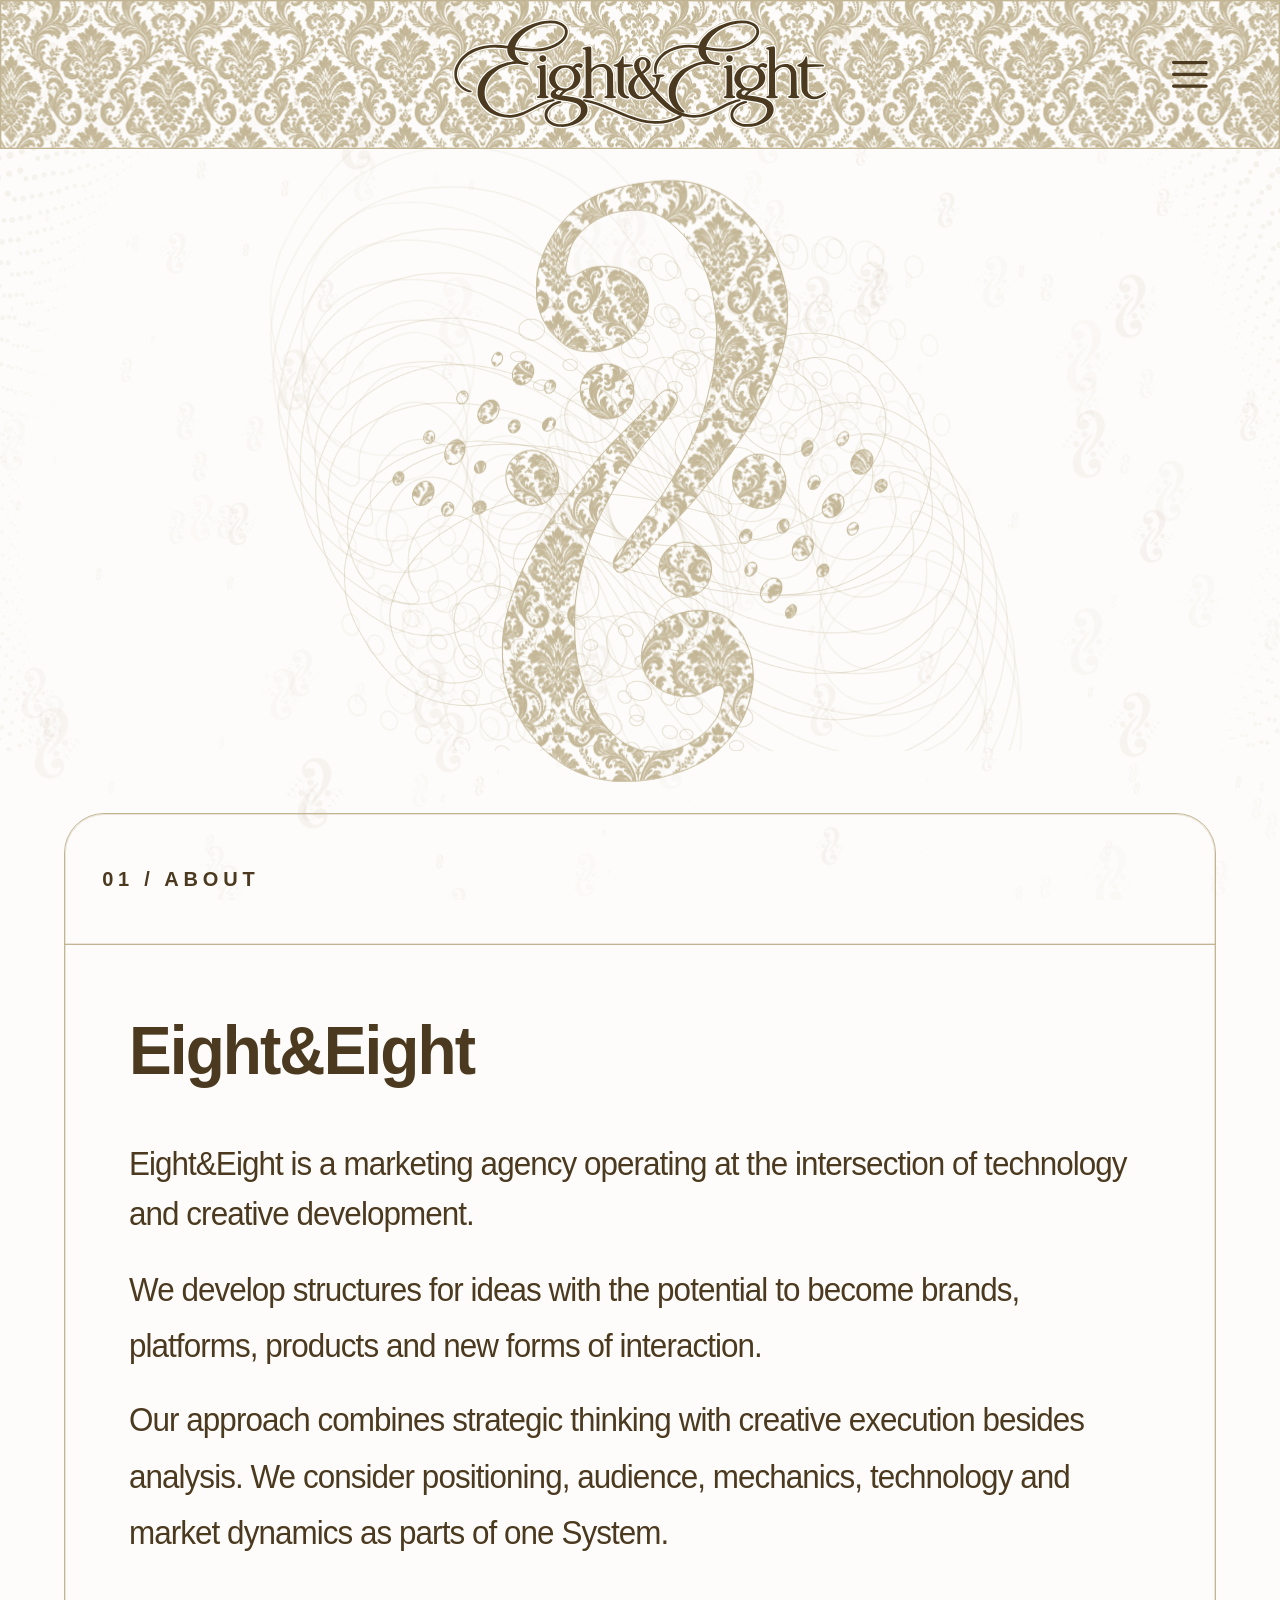
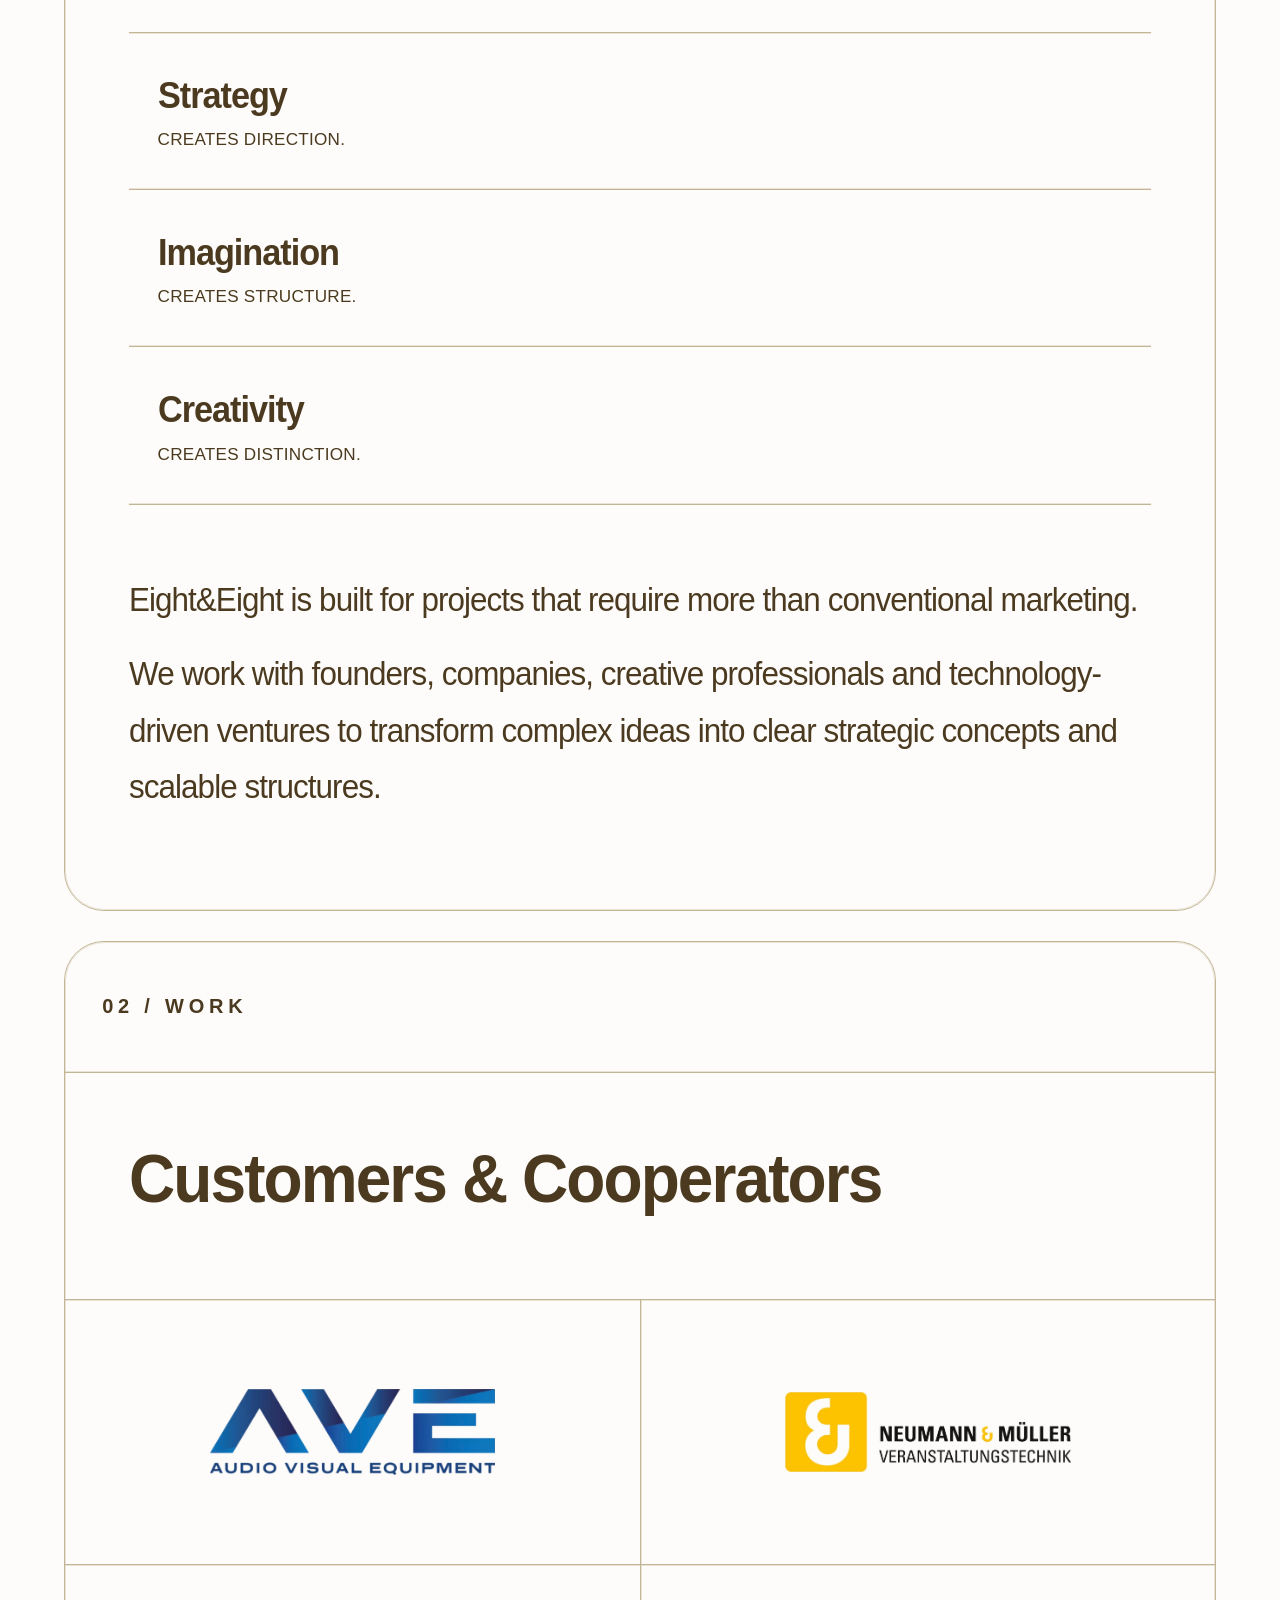
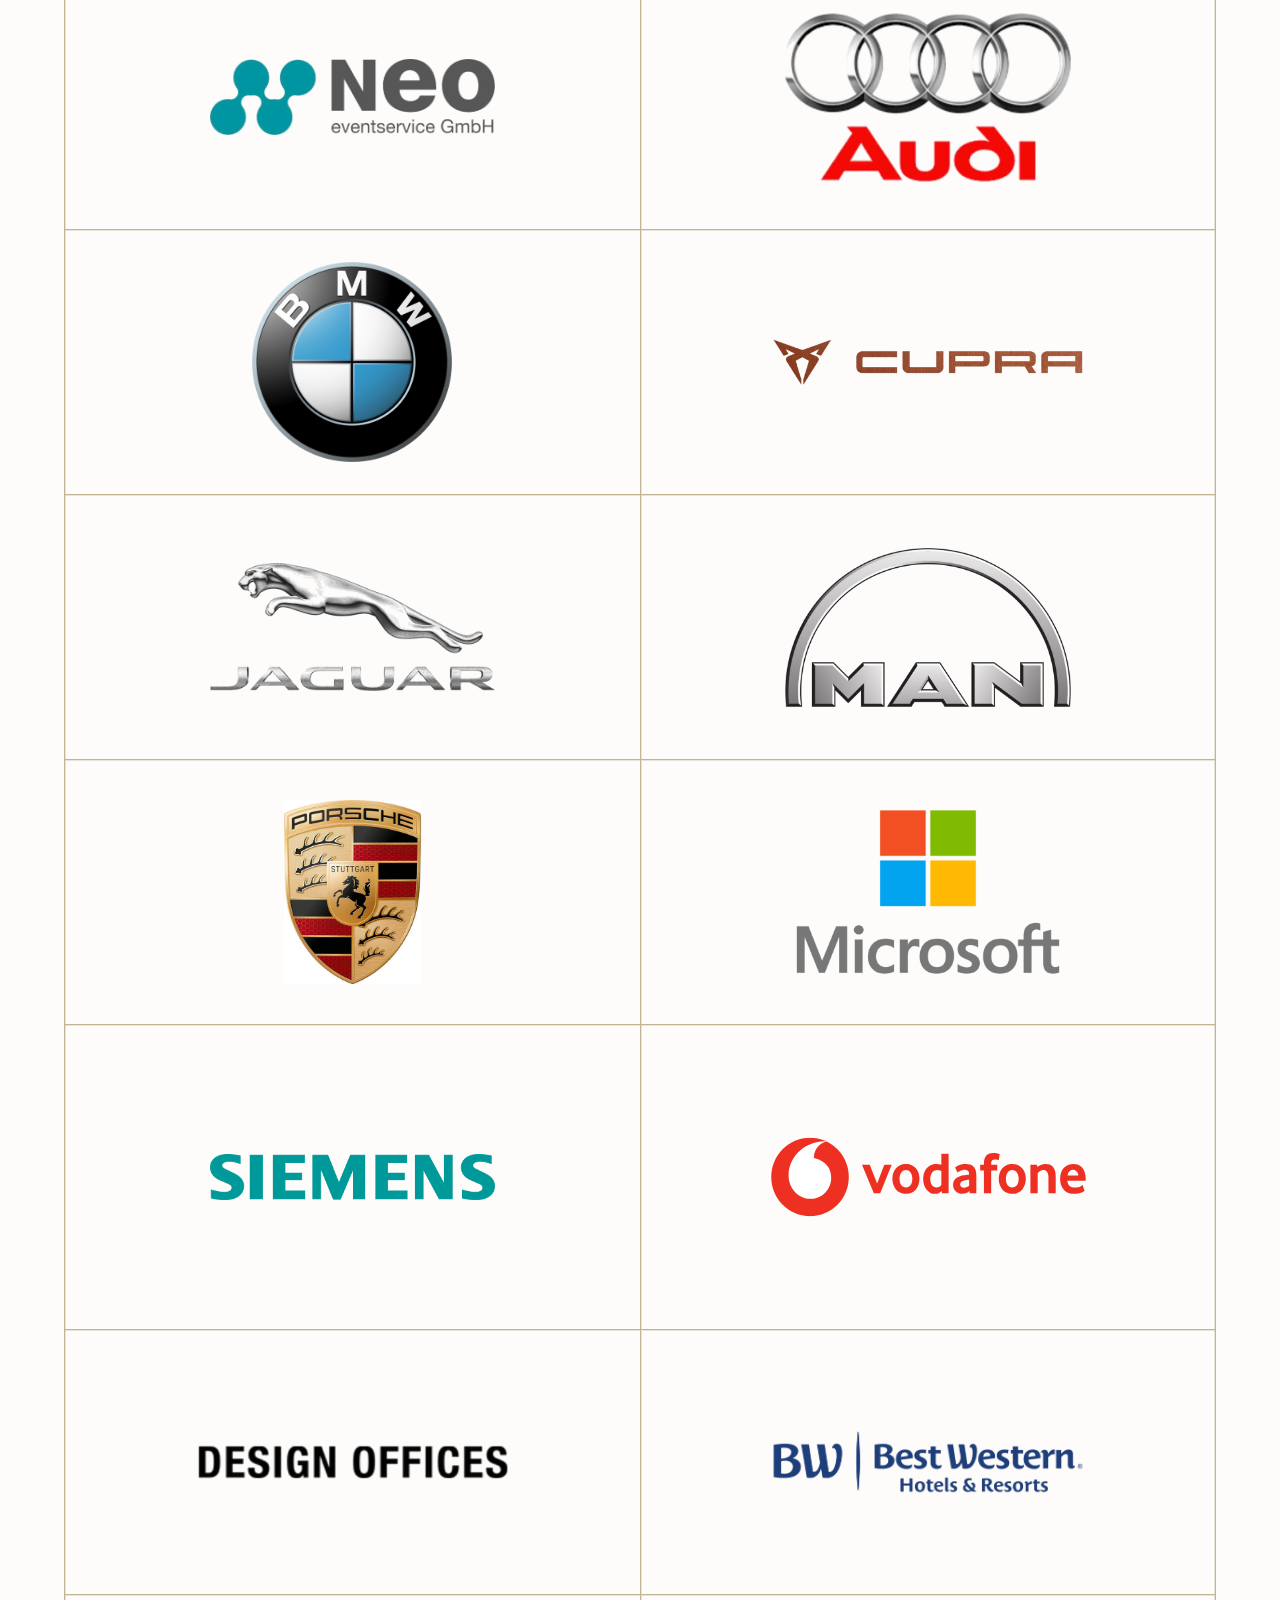
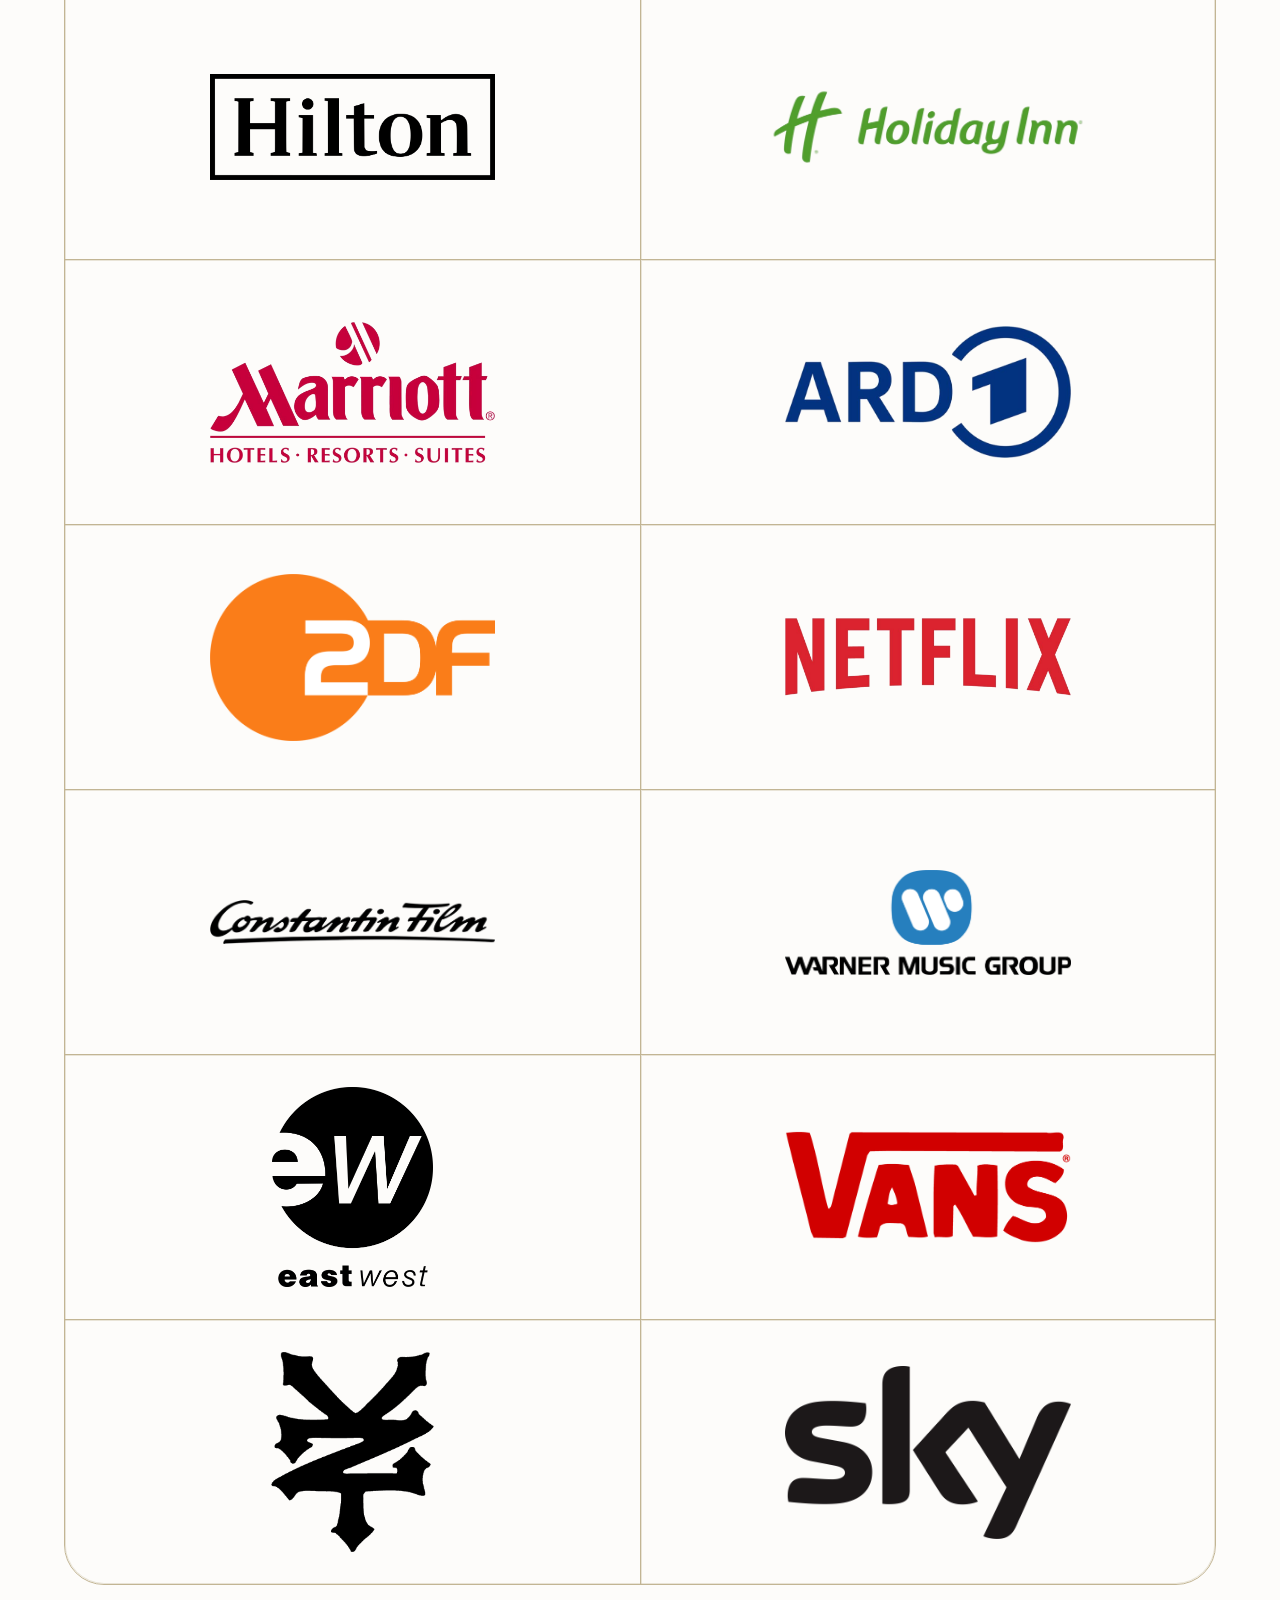
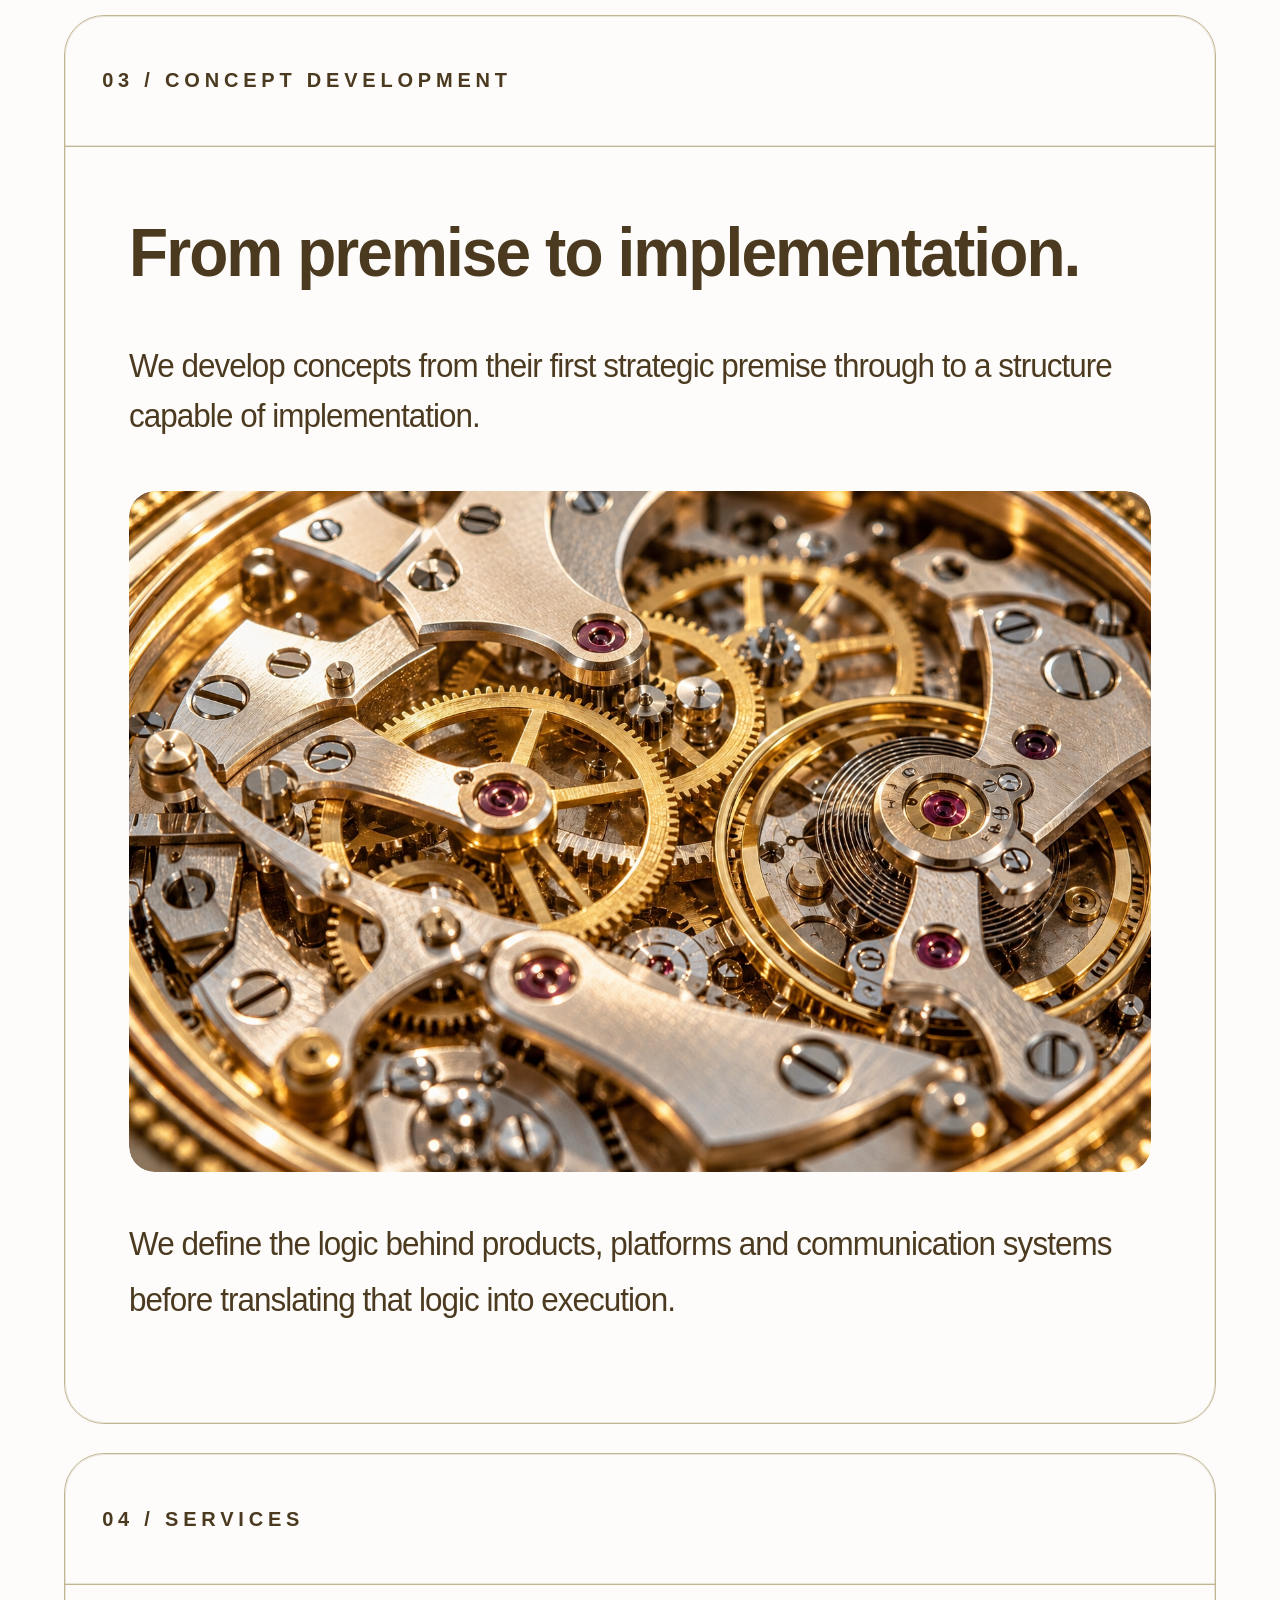
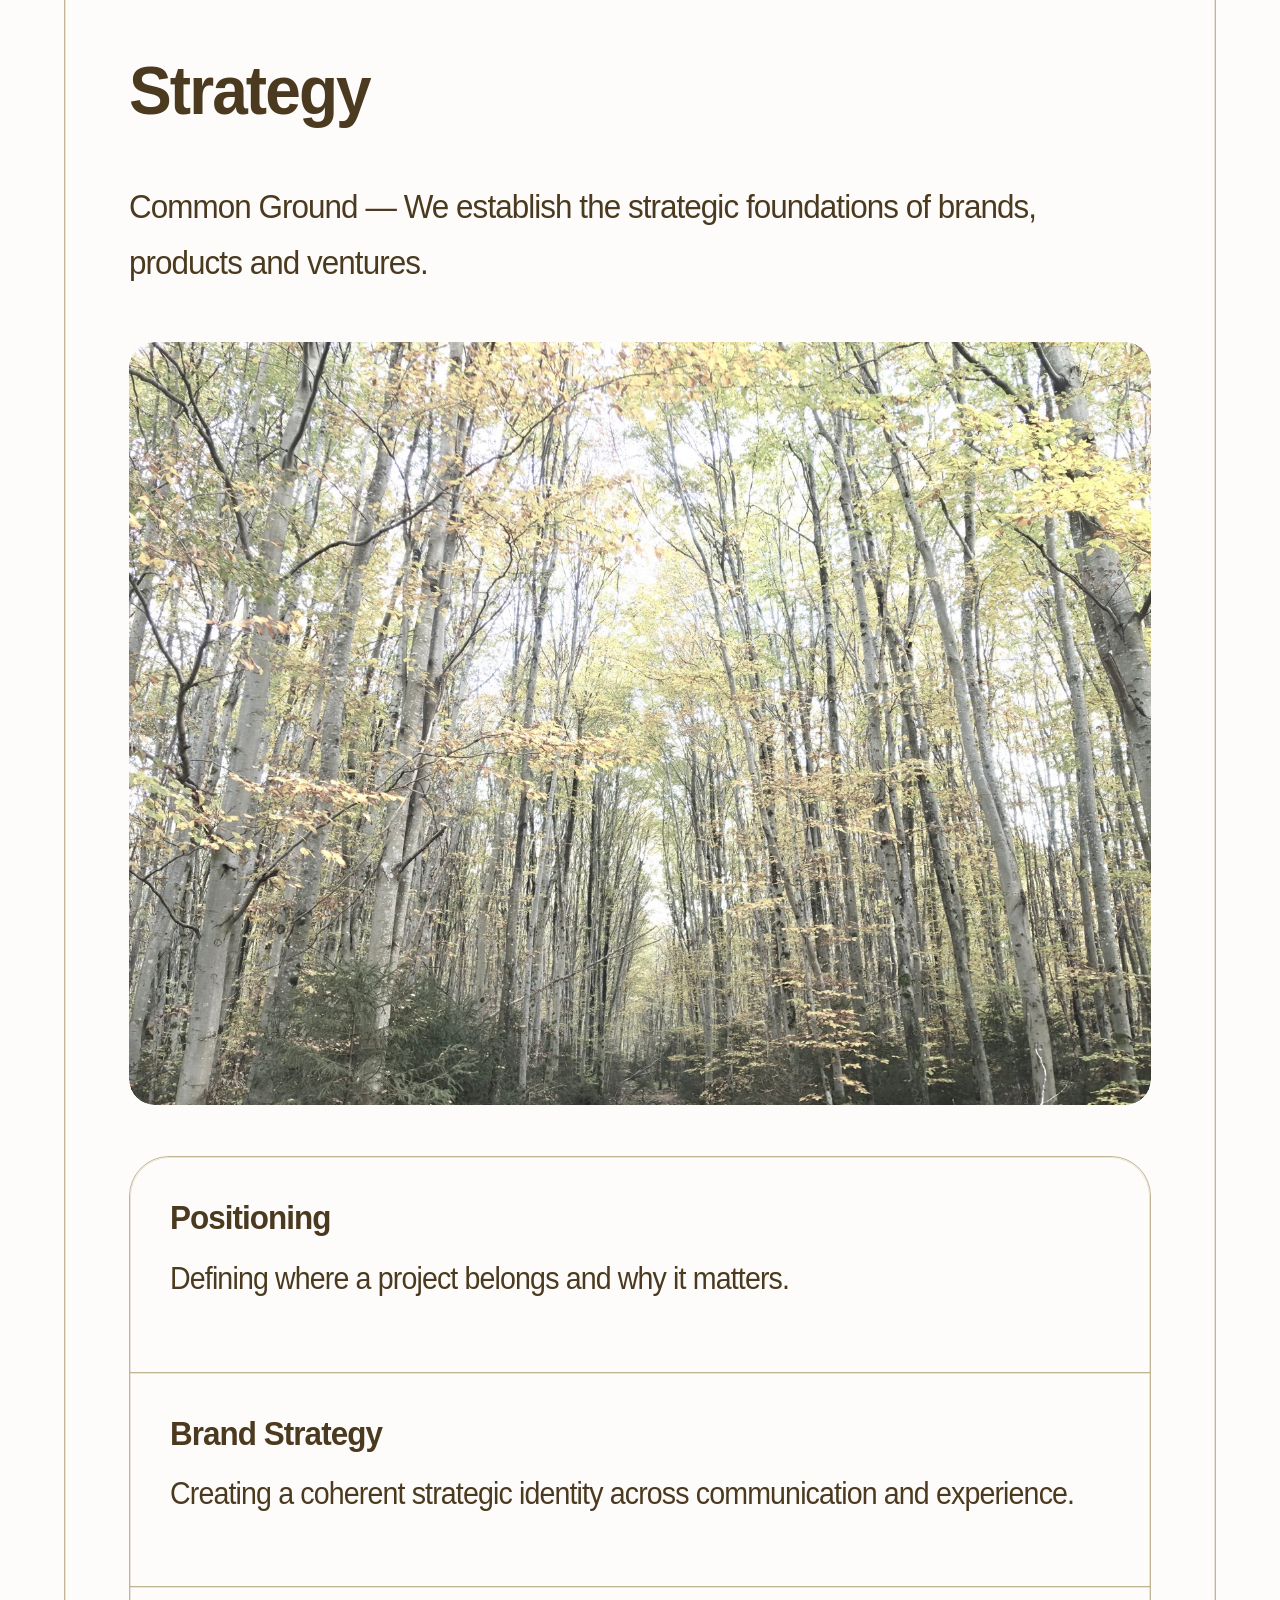
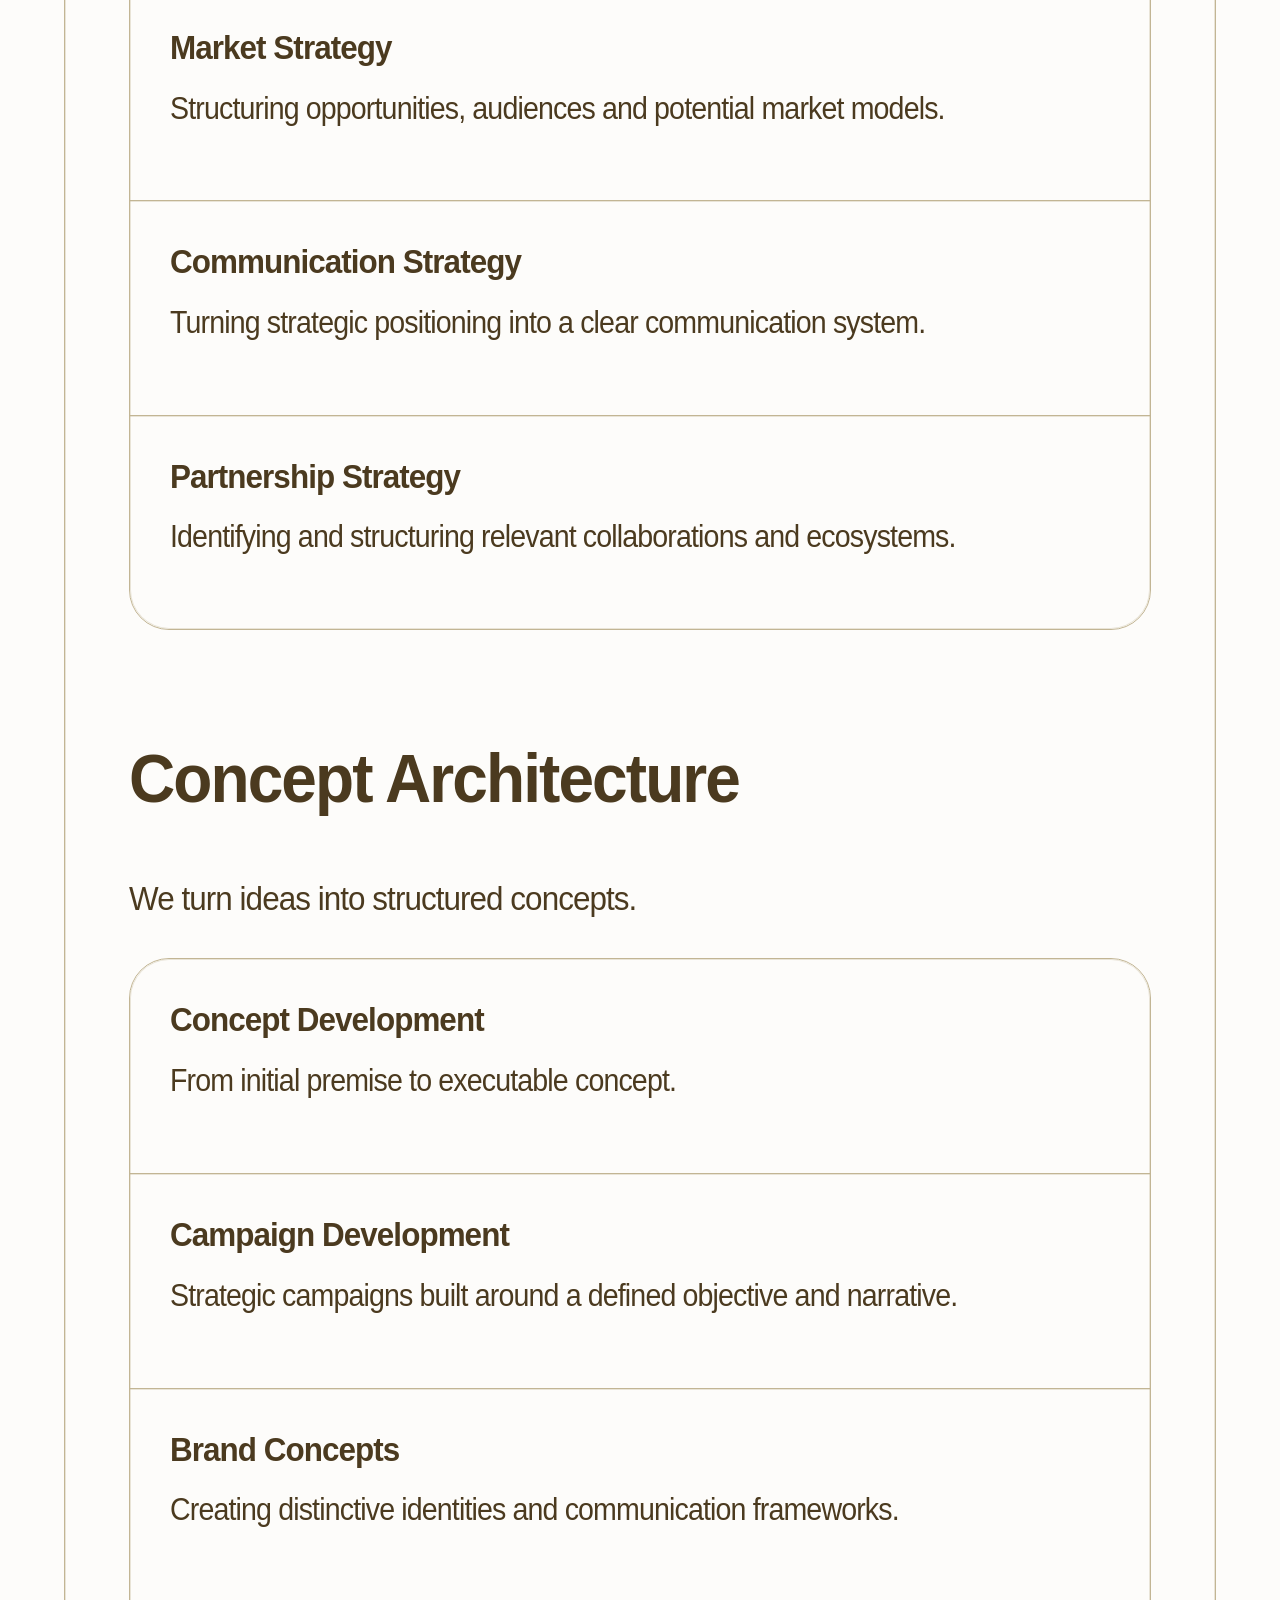
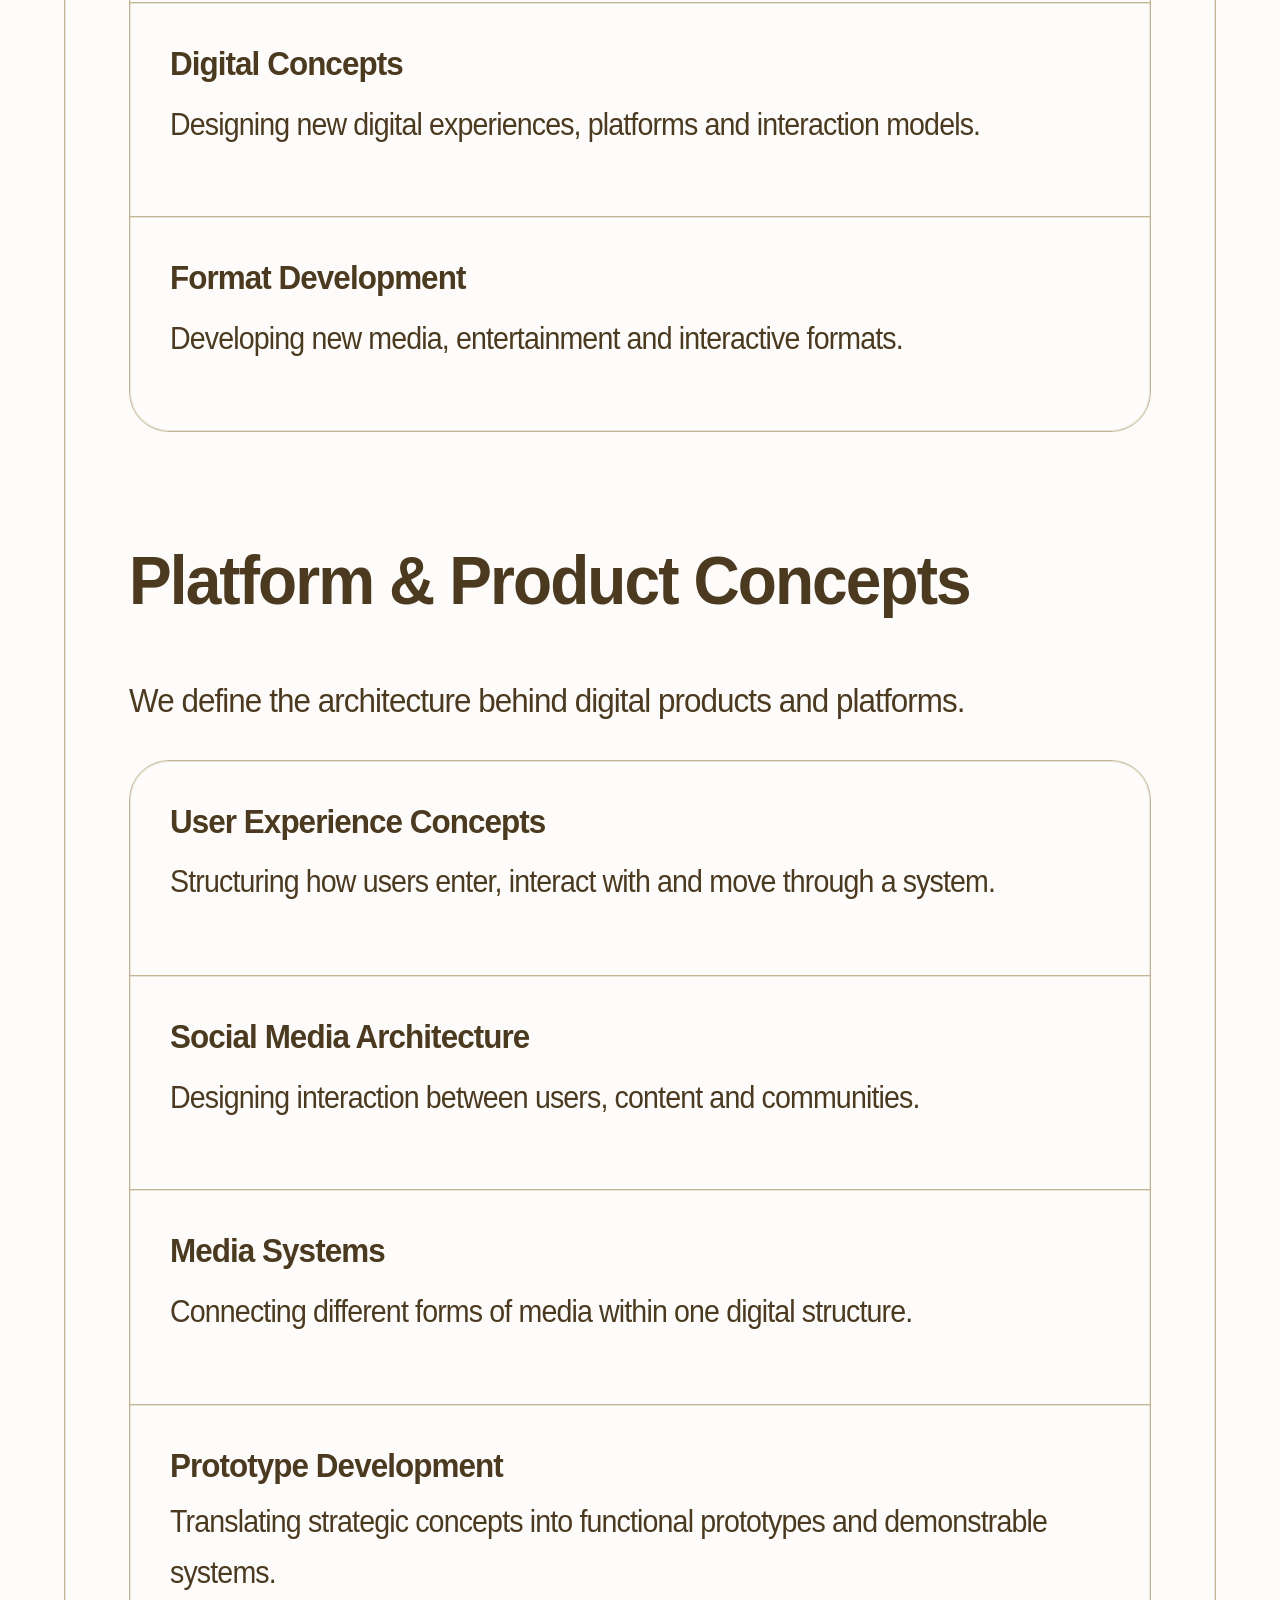
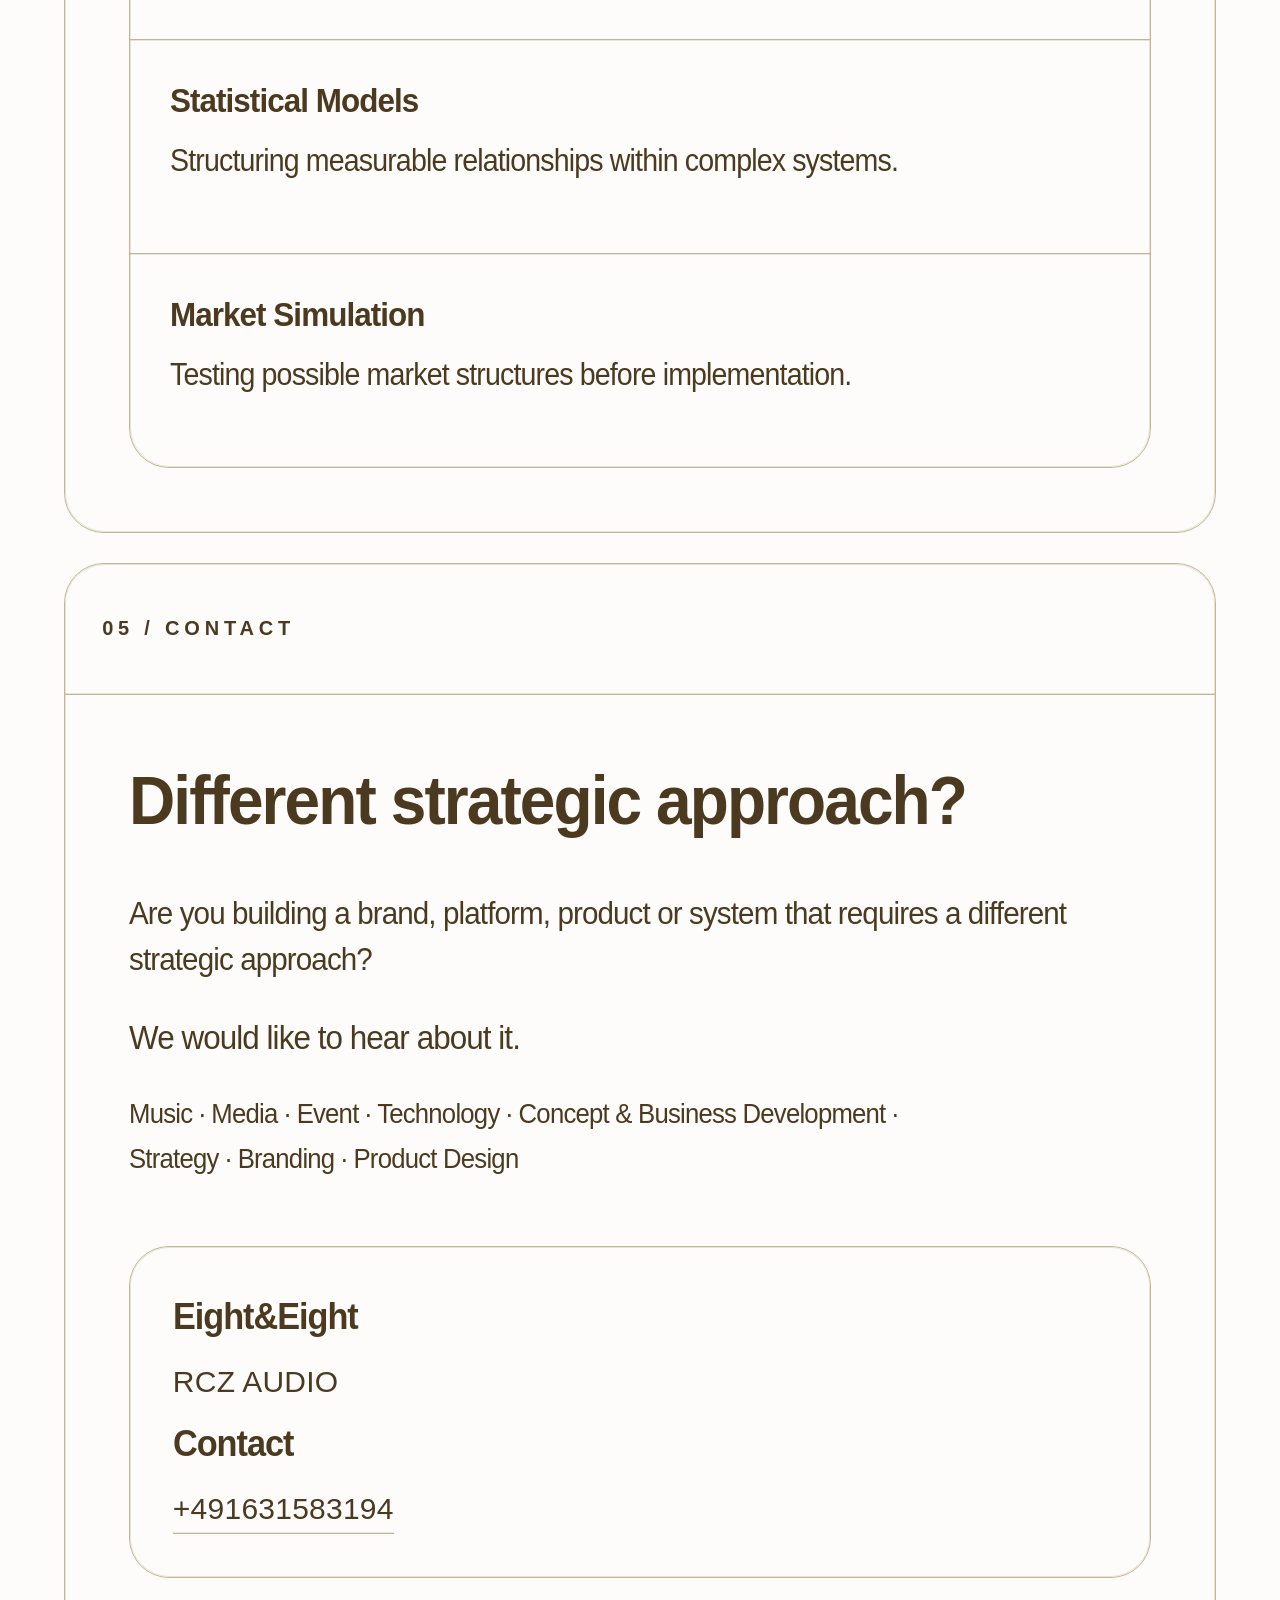
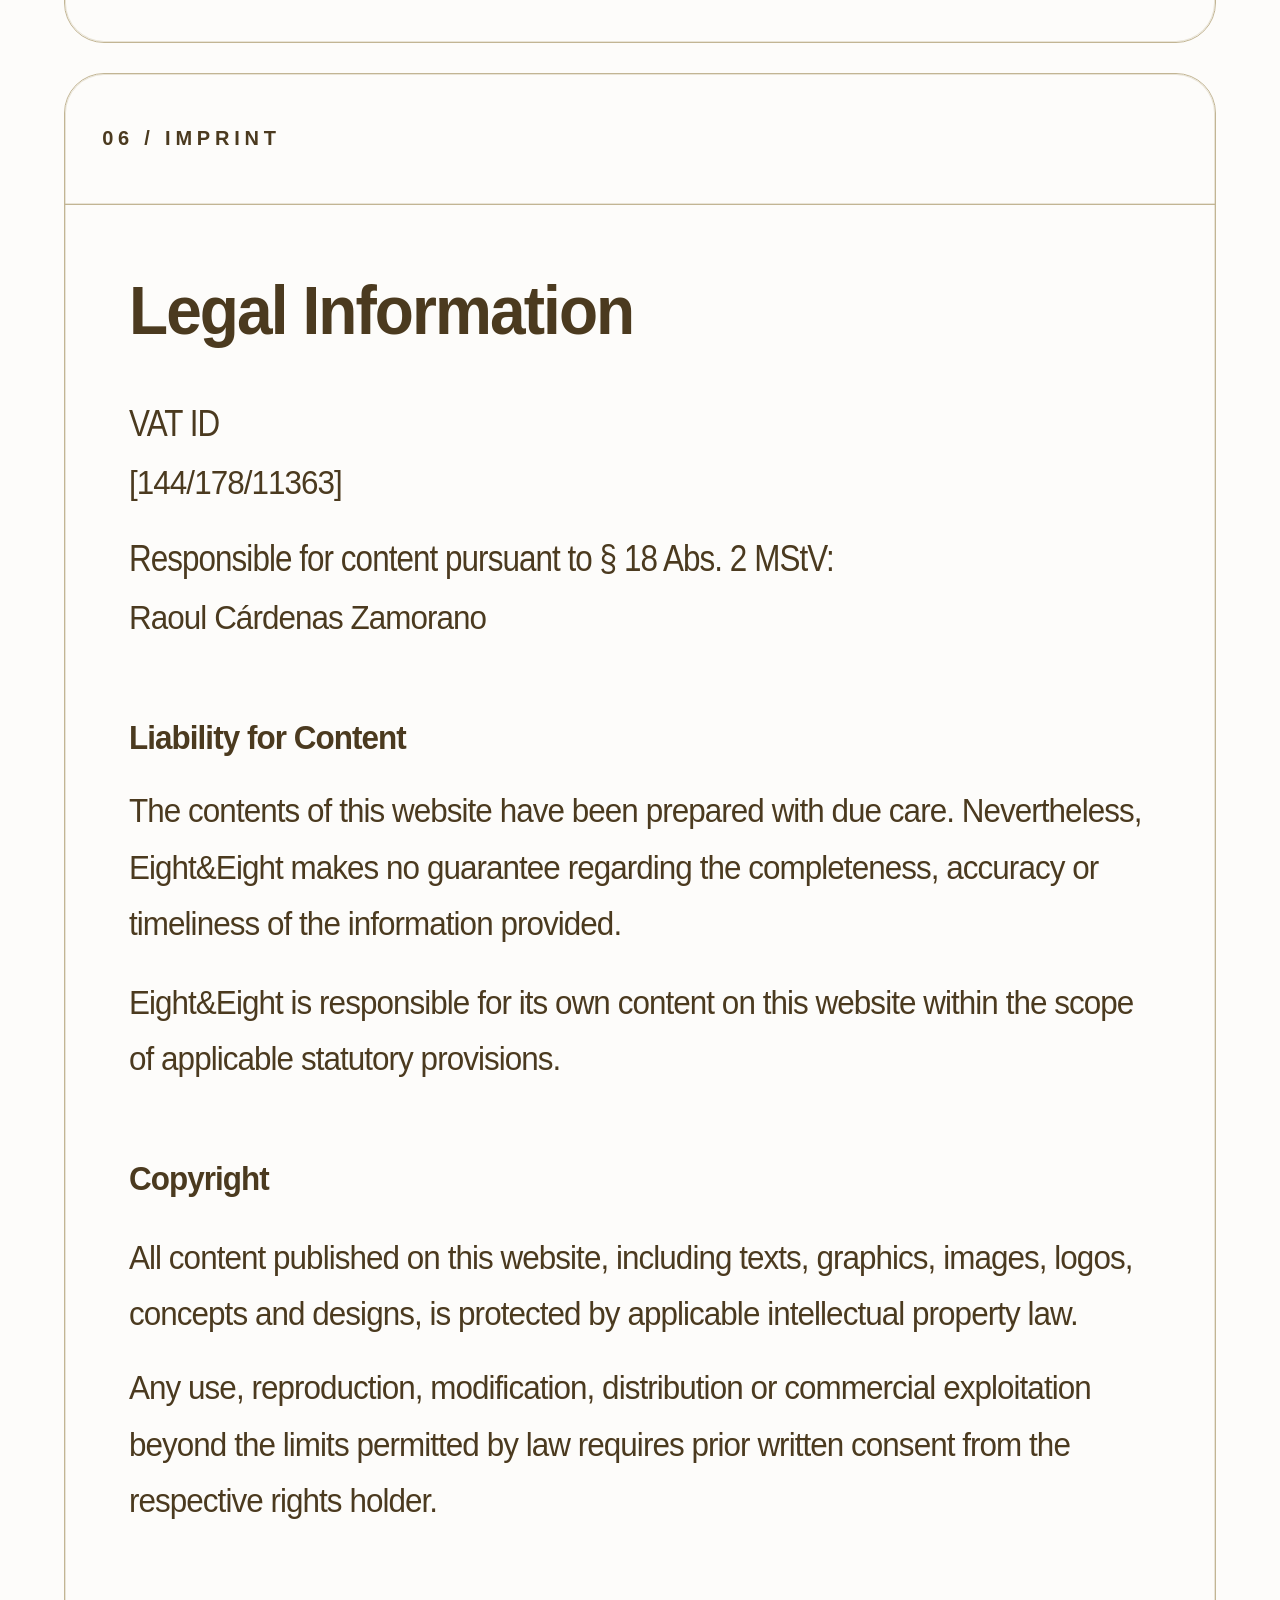
==== commit 8ef41609: "Add files via upload" ====
--- a/index.html
+++ b/index.html
@@ -303,8 +303,8 @@
     </div>
   </div>
 
-  <script src="gpu-frames-v1.js?v=20261122-bounded-surfaces" defer></script>
-  <script src="scroll-effects-v72.js?v=20261122-continuous-layer-timelines" defer></script>
+  <script src="gpu-frames-v1.js?v=20261123-original-renderer" defer></script>
+  <script src="scroll-effects-v72.js?v=20261123-first-fan-only" defer></script>
   <script src="menu-overlay-v72.js?v=20261102-consistent-overlay" defer></script>
   <script src="menu-scroll-v72.js?v=20261115-menu-45" defer></script>
   <script src="gold-light-v72.js?v=20261116-banner-field-lines" defer></script>
@@ -312,6 +312,6 @@
   <script src="hero-wallpaper-v96.js?v=20261105-shared-fractional-logo-scale" defer></script>
   <script src="logo-home-v167.js?v=20261012-187" defer></script>
   <script src="text-scroll-reveal-v220.js?v=20261103-cached-layout-scale" defer></script>
-  <script src="text-backdrop-v210.js?v=20261122-safe-zoom-masks" defer></script>
+  <script src="text-backdrop-v210.js?v=20261123-original-text-masks" defer></script>
 </body>
 </html>
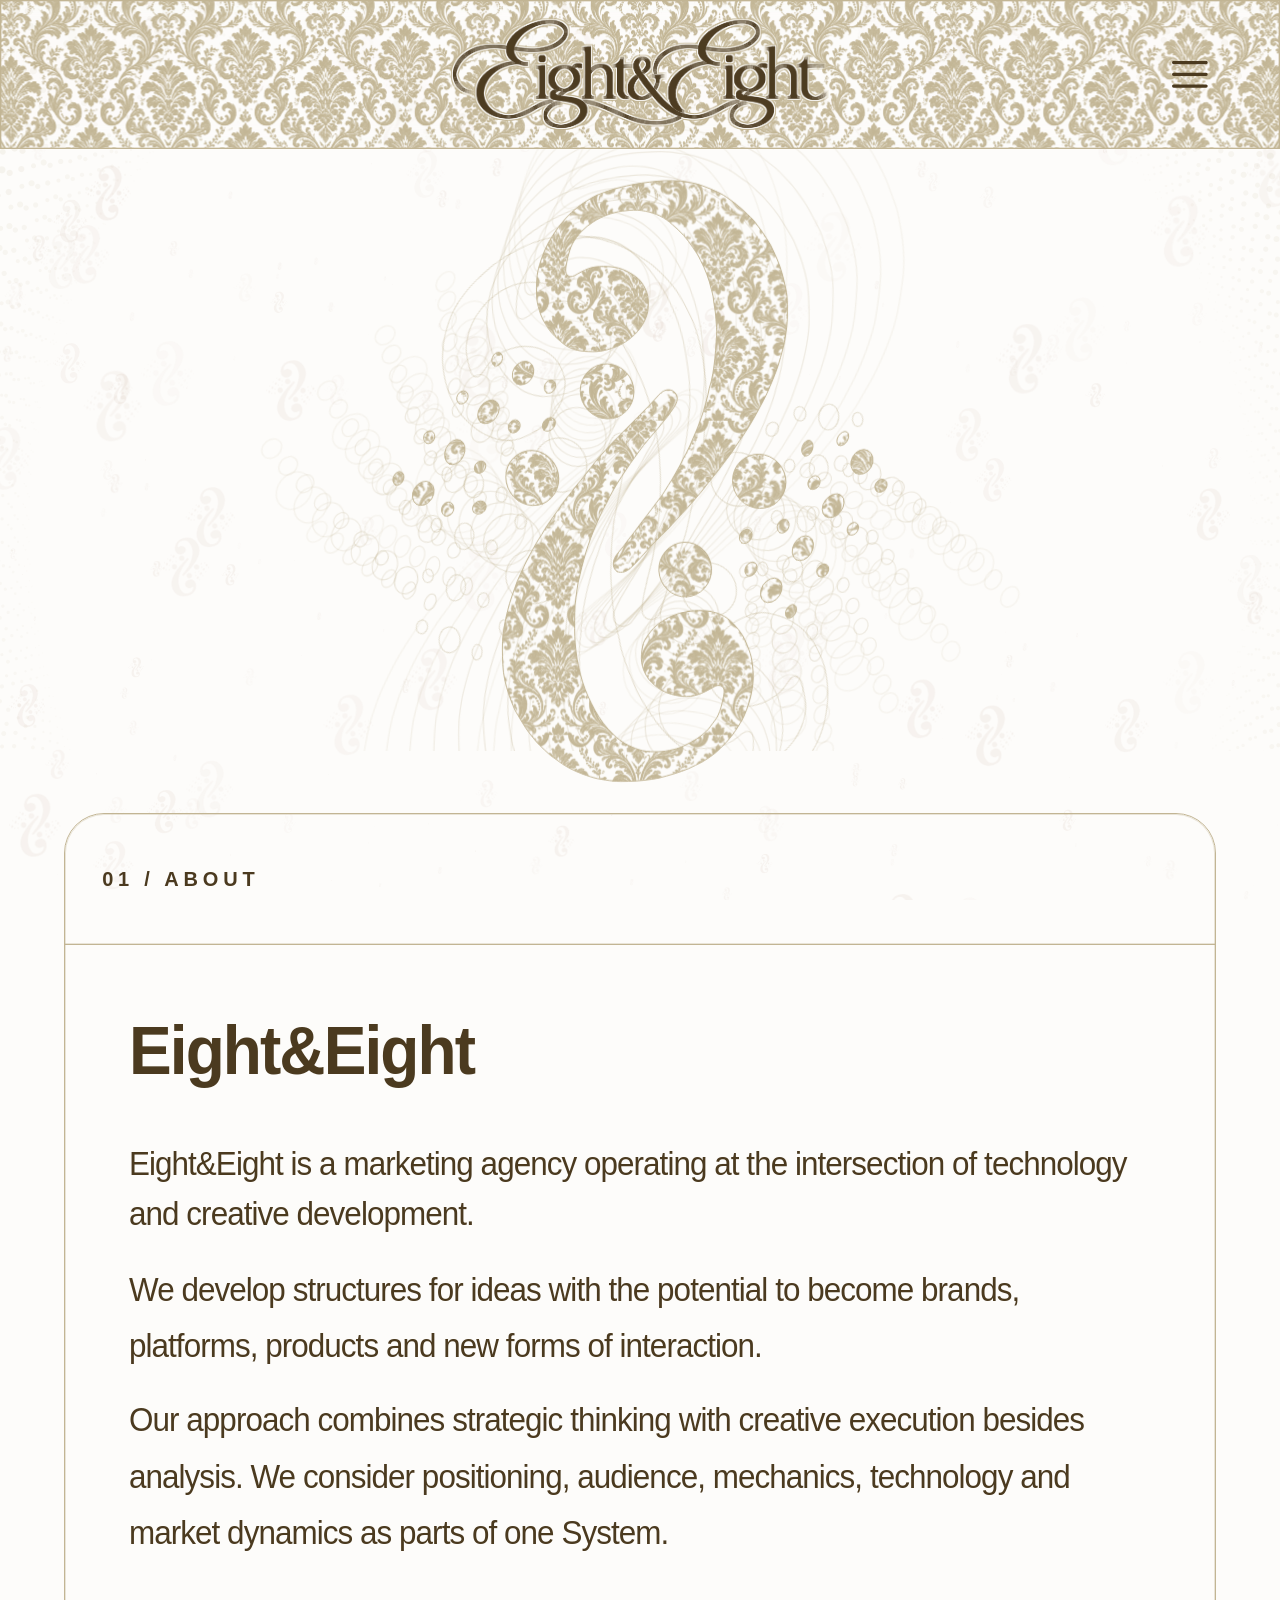
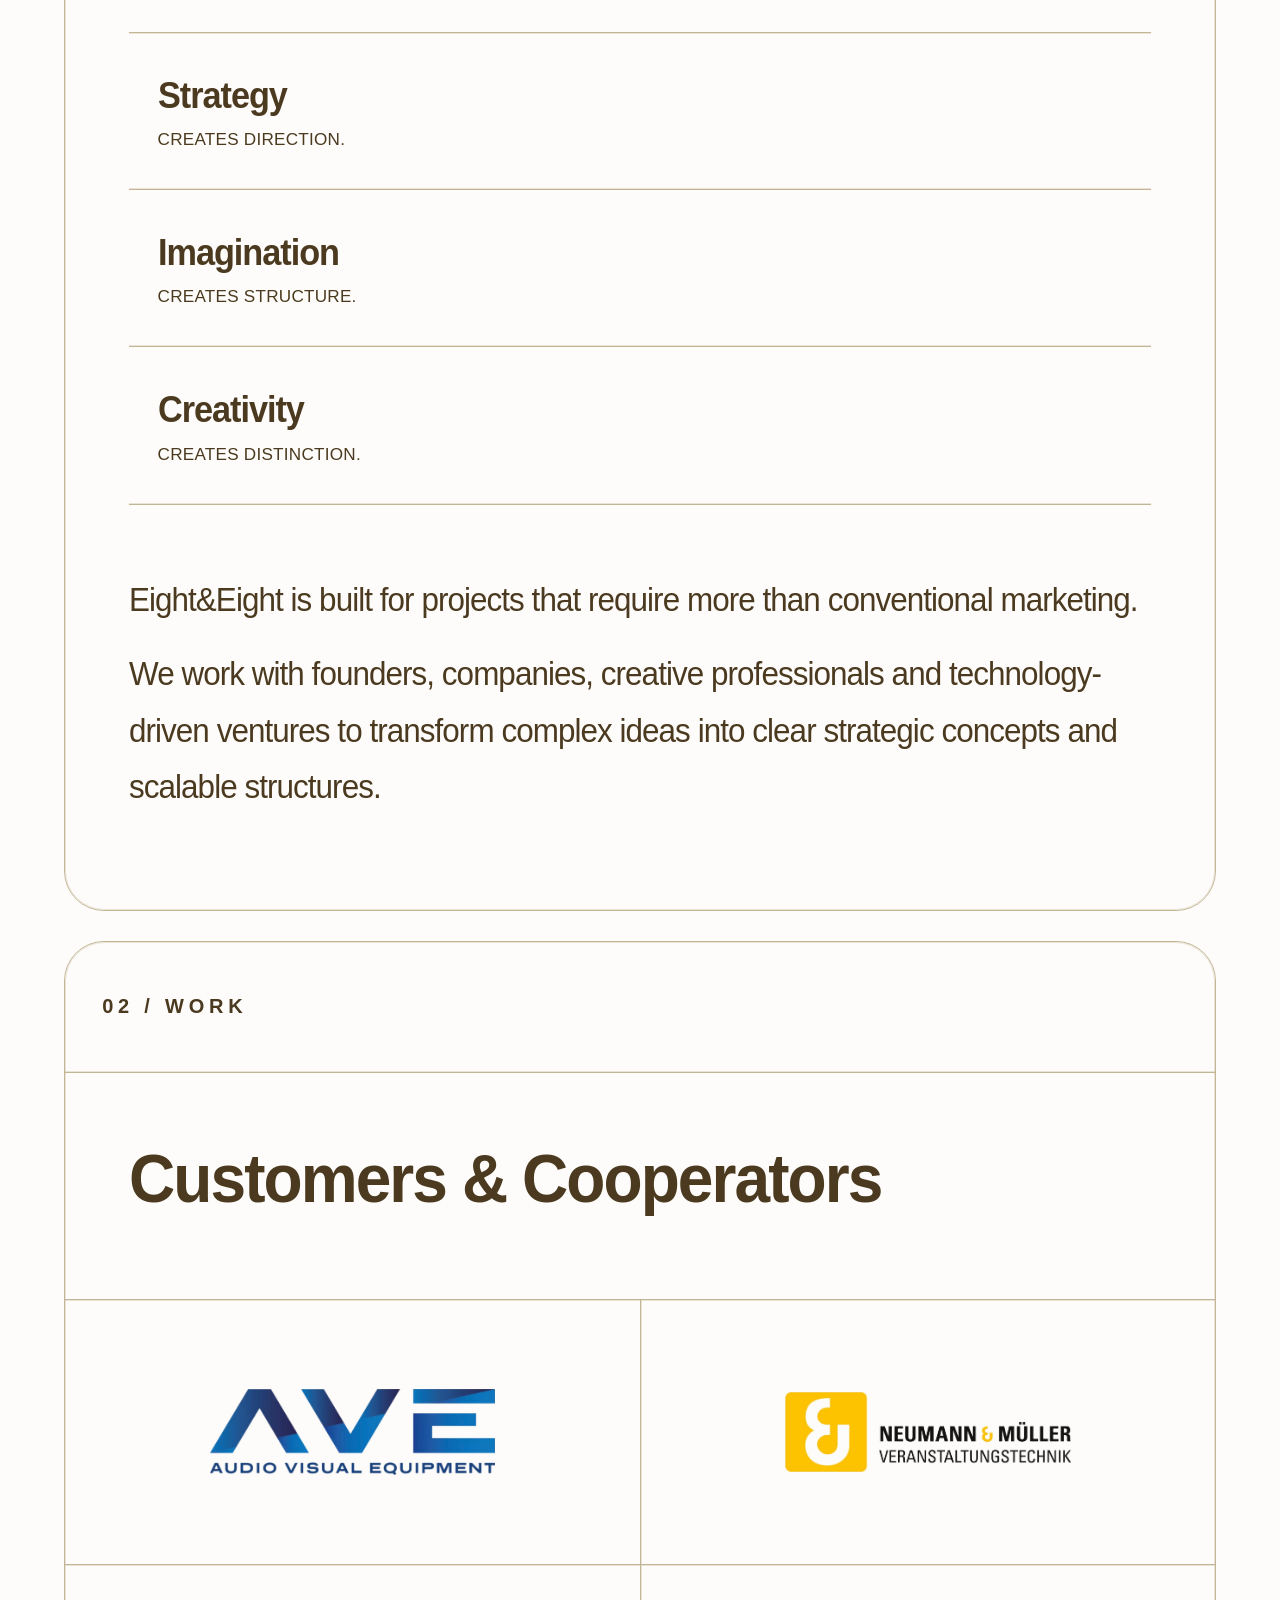
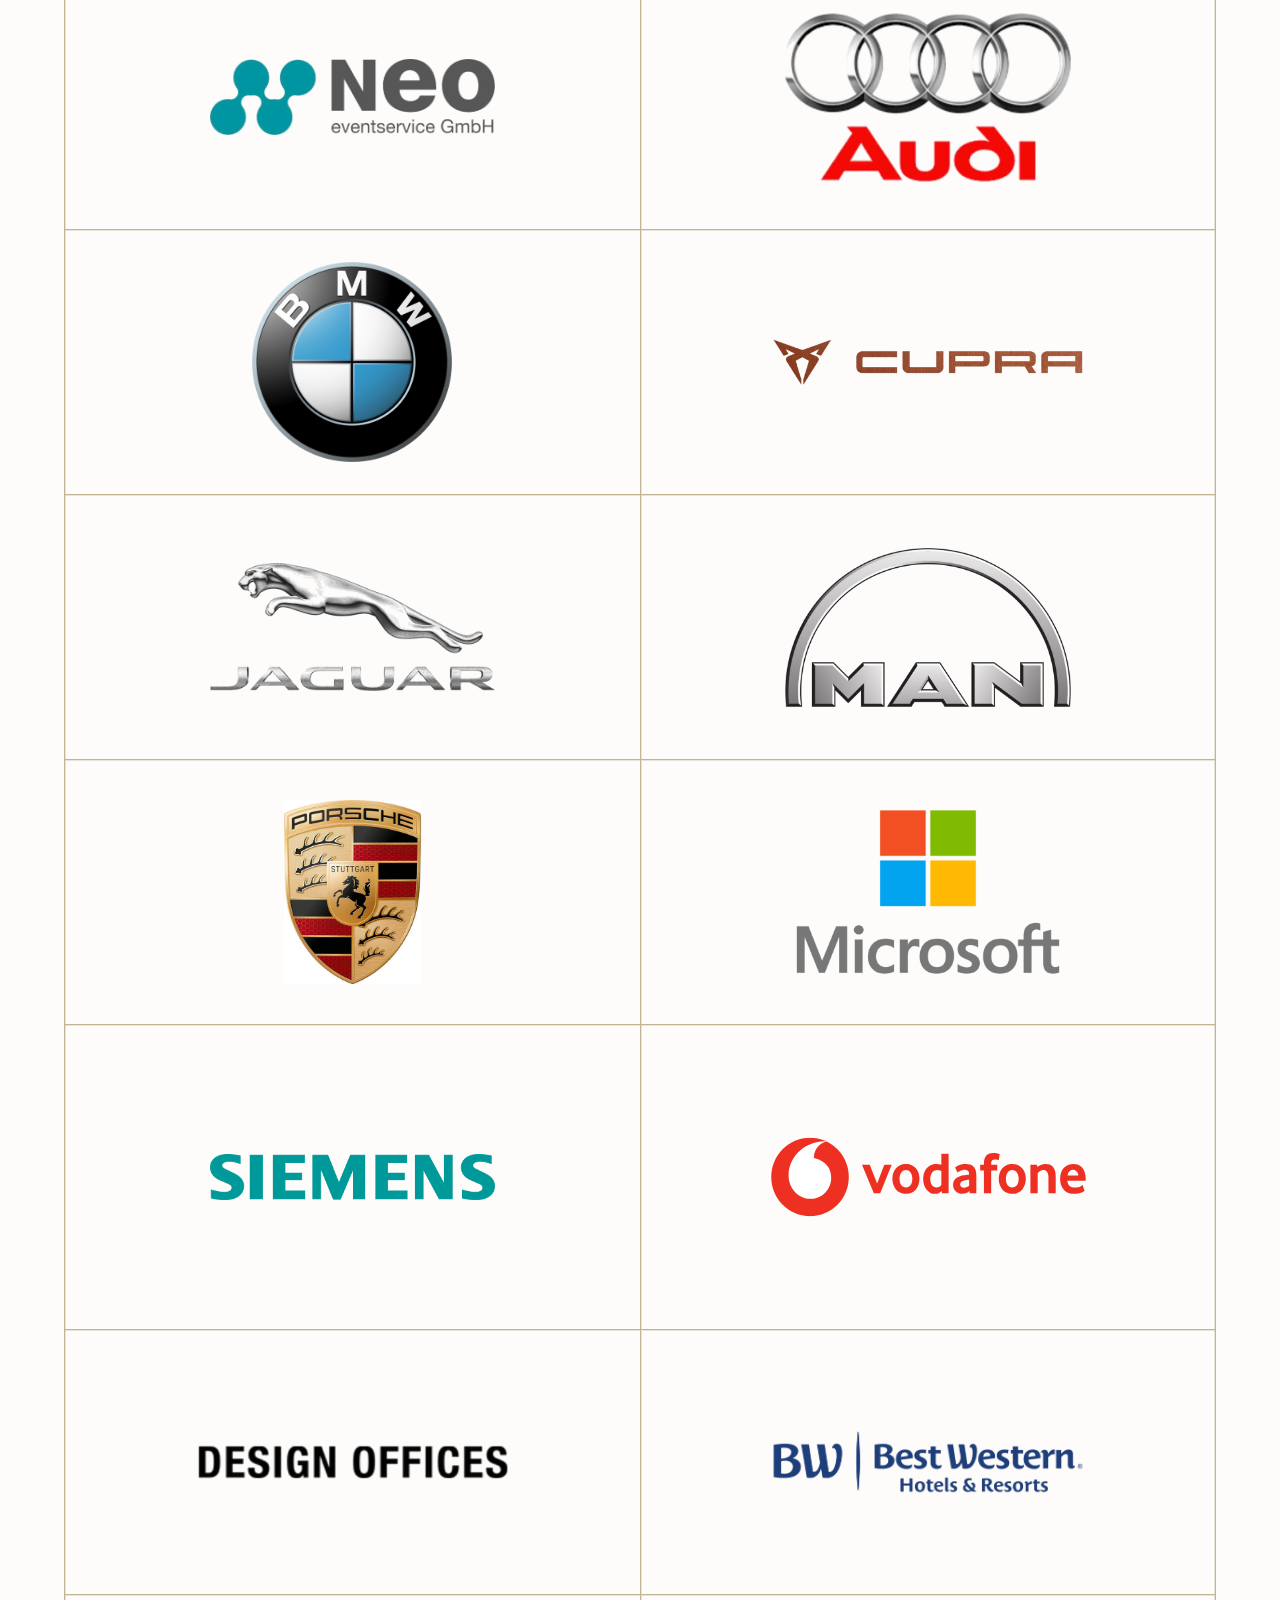
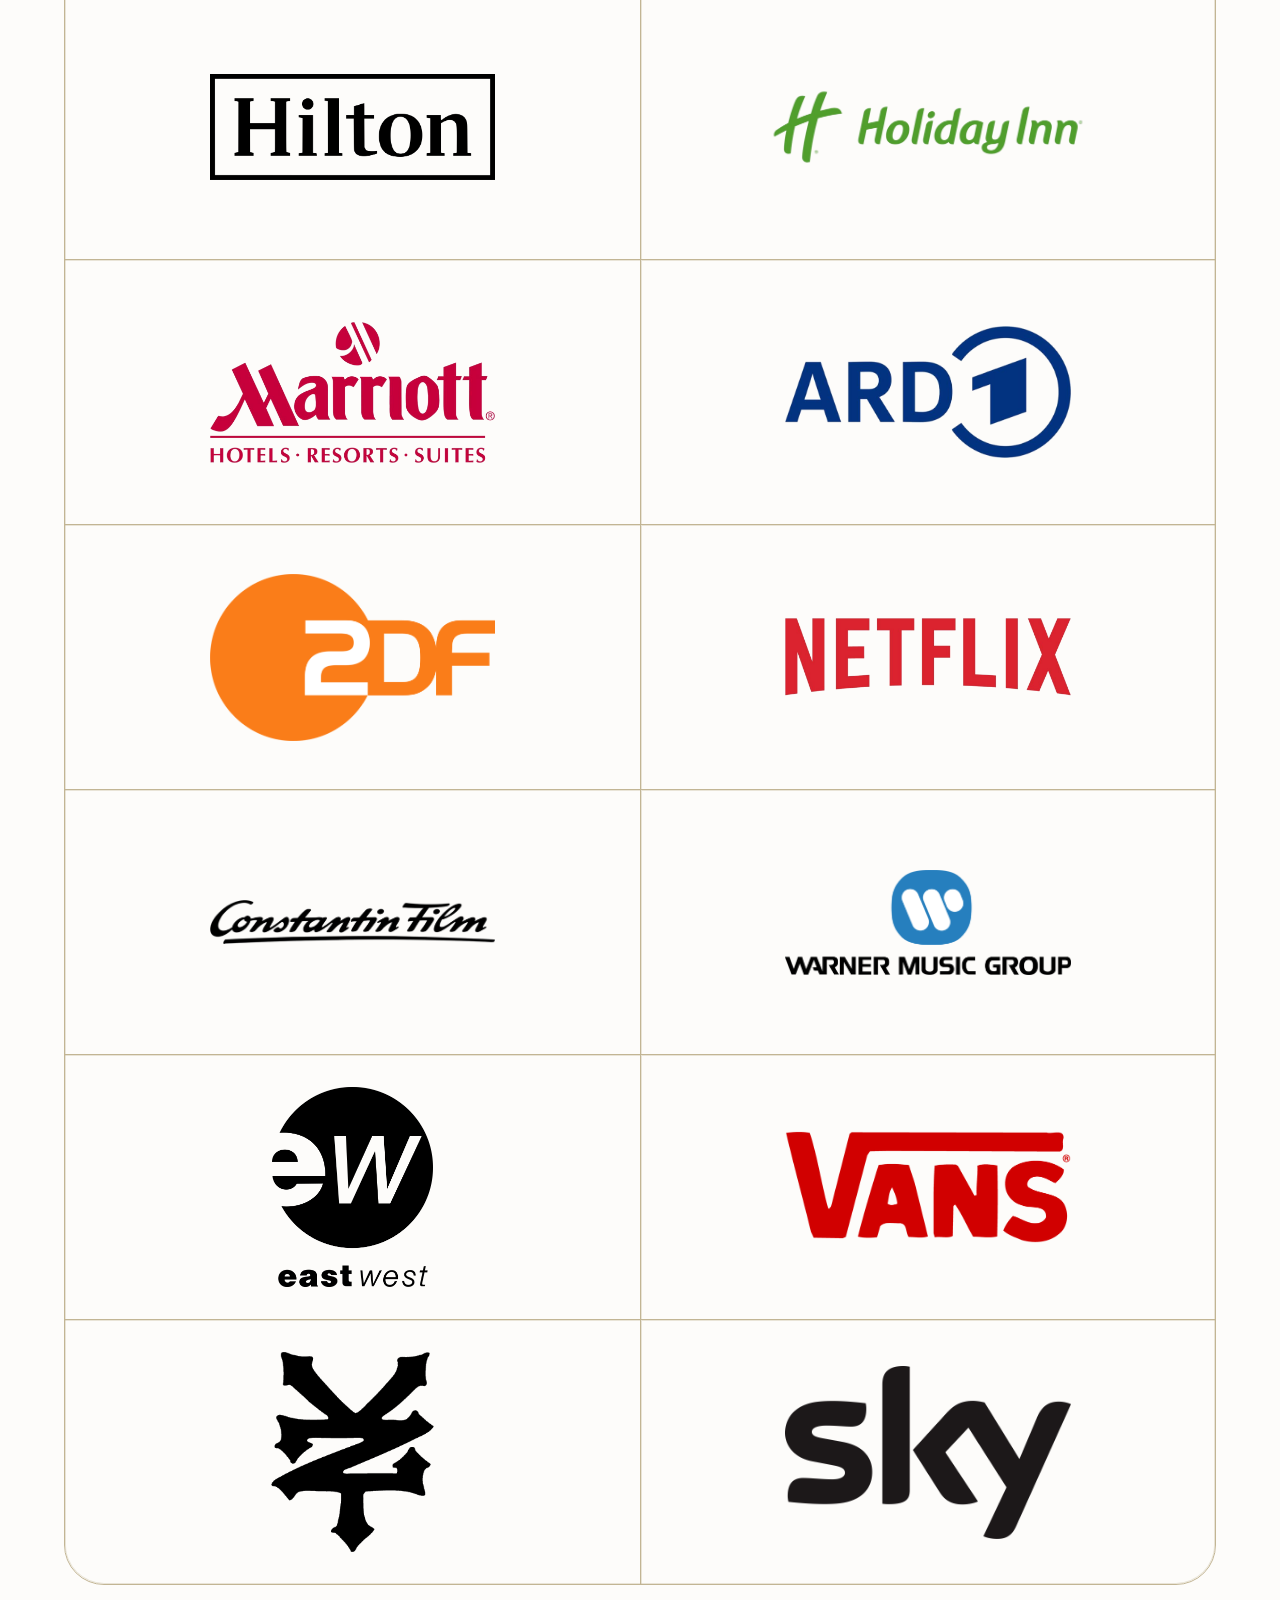
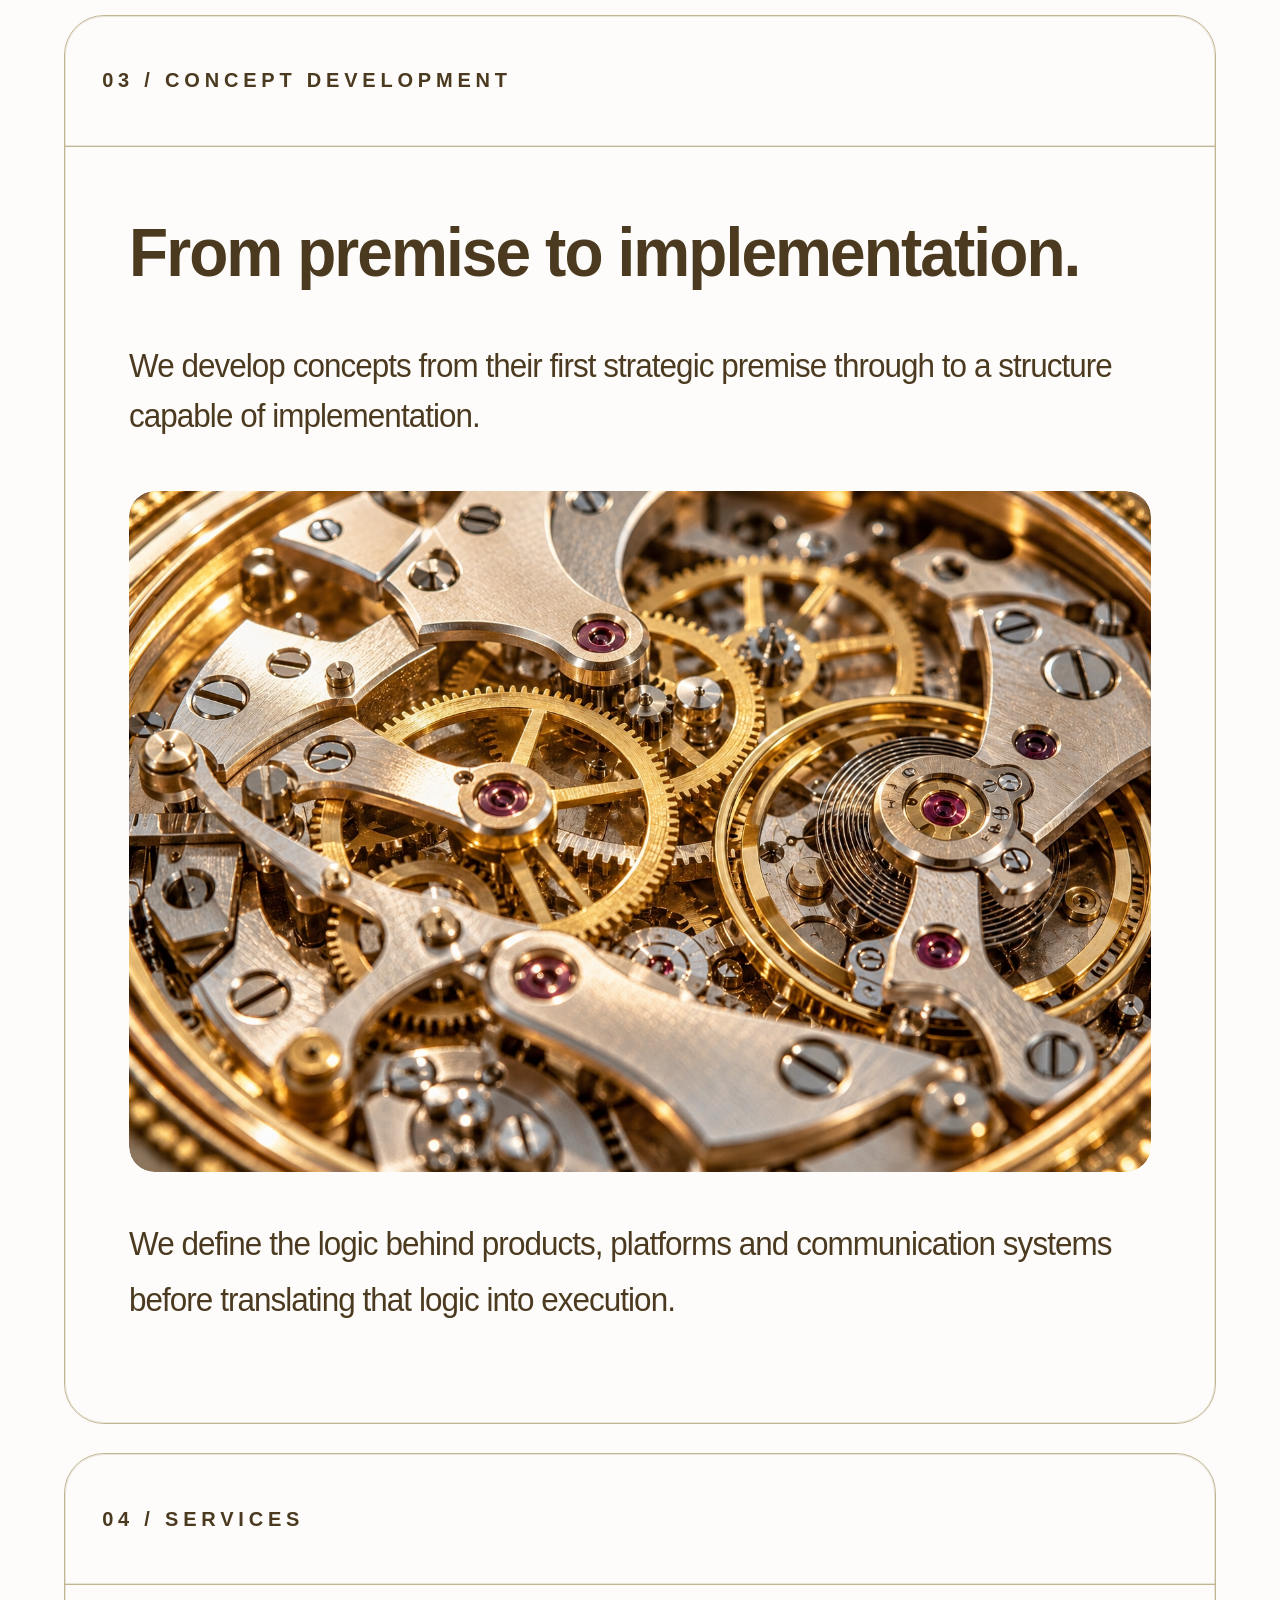
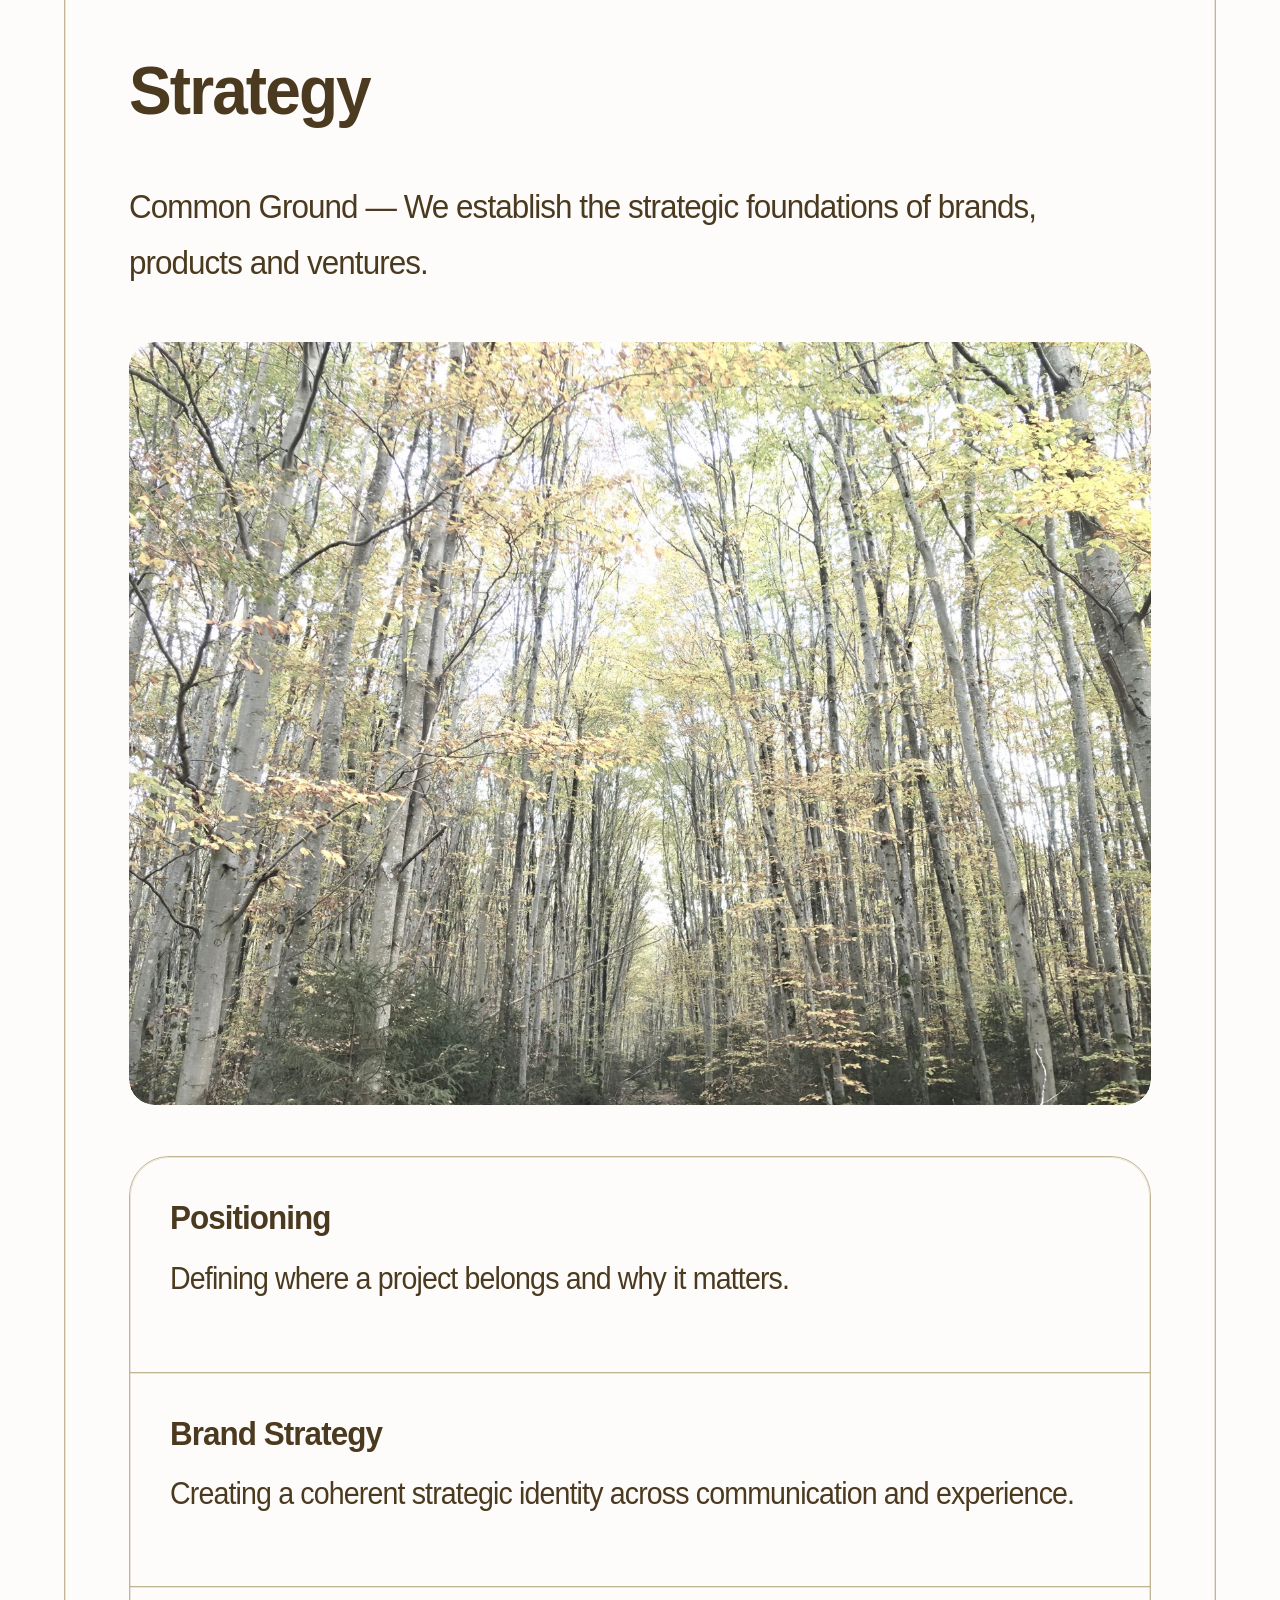
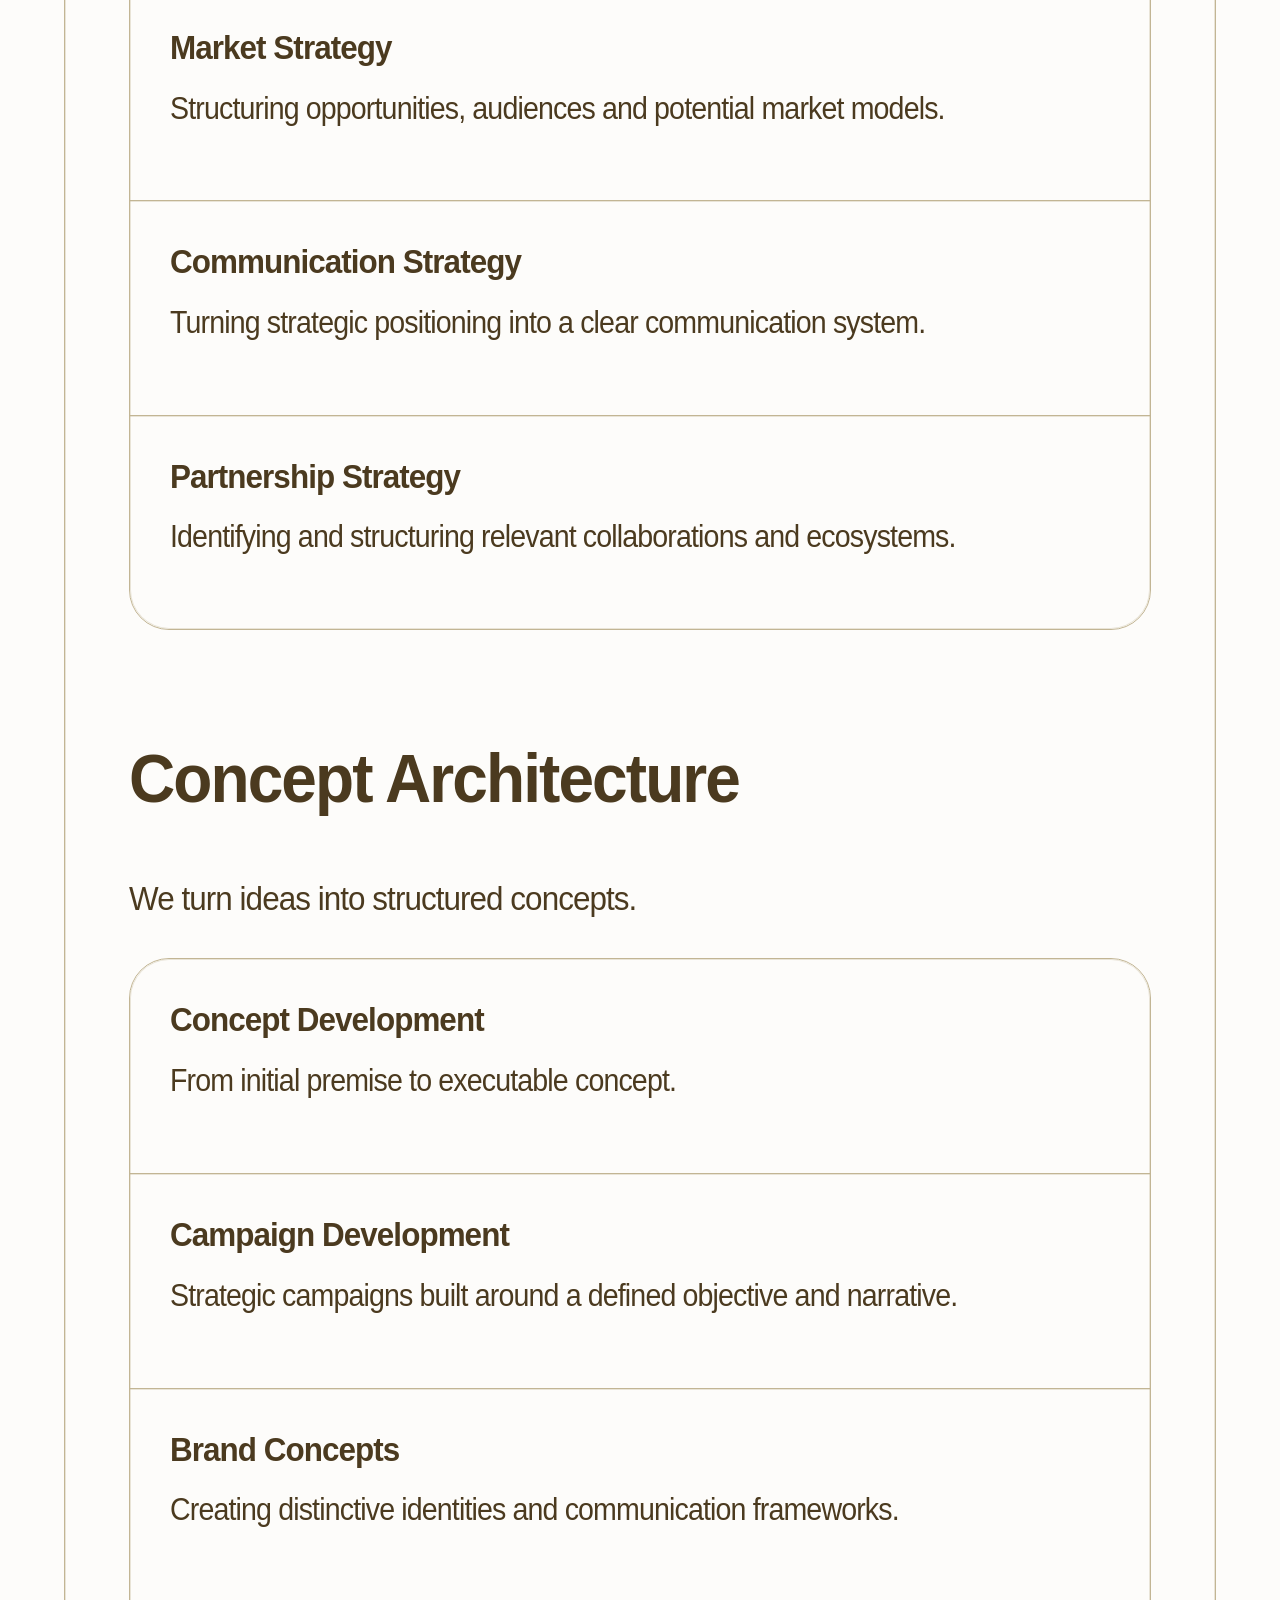
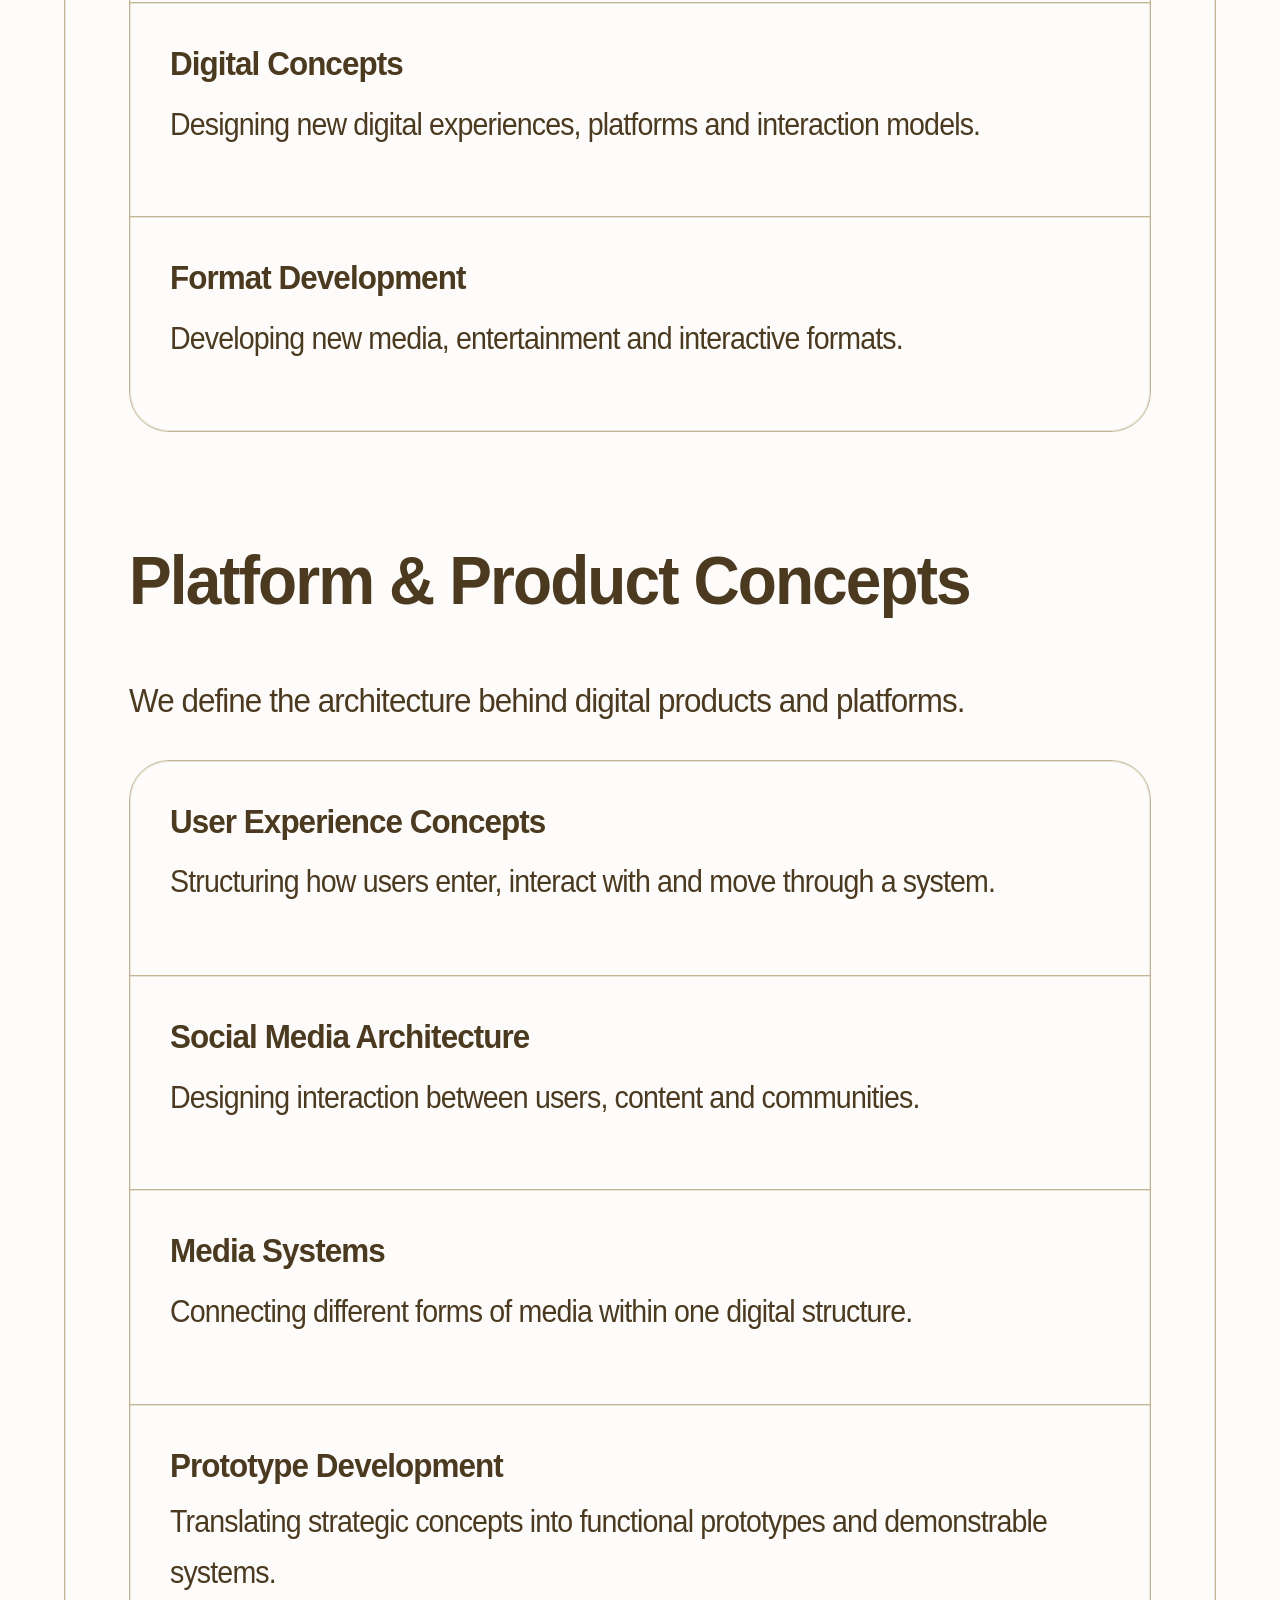
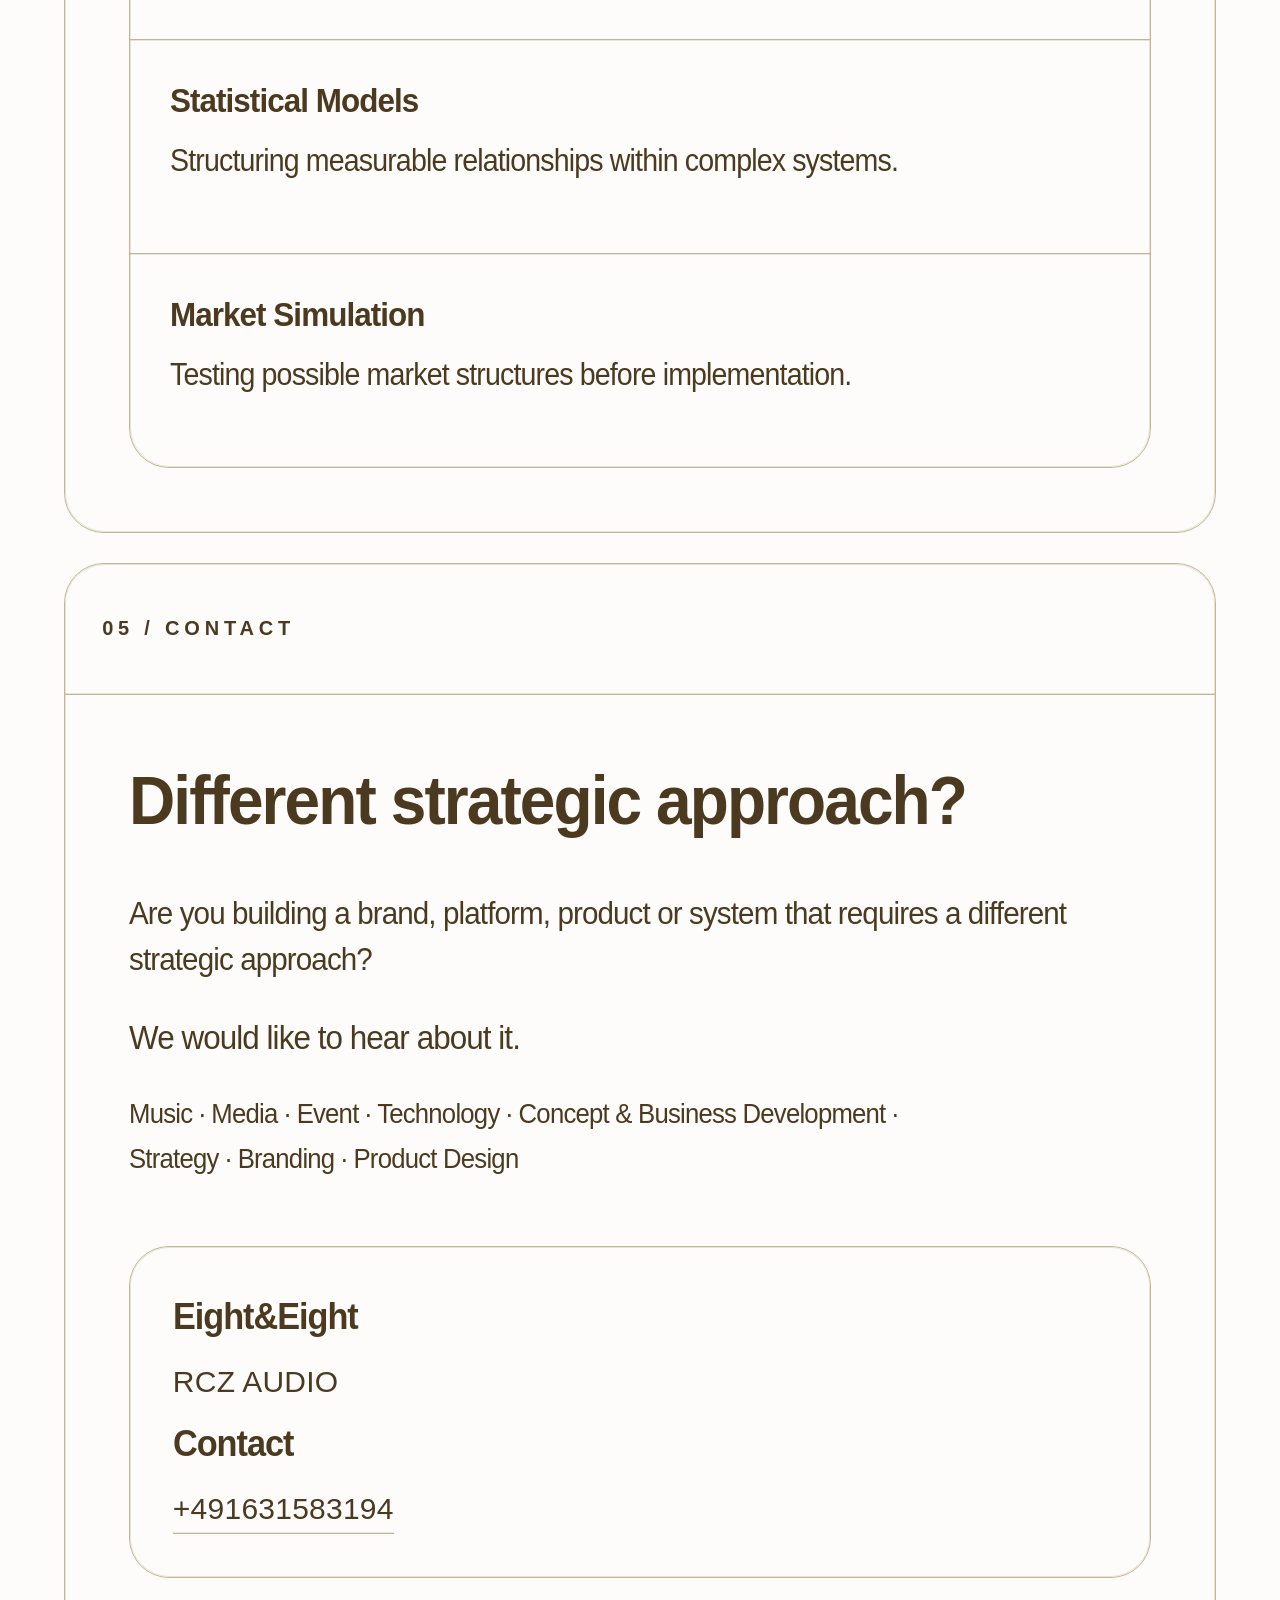
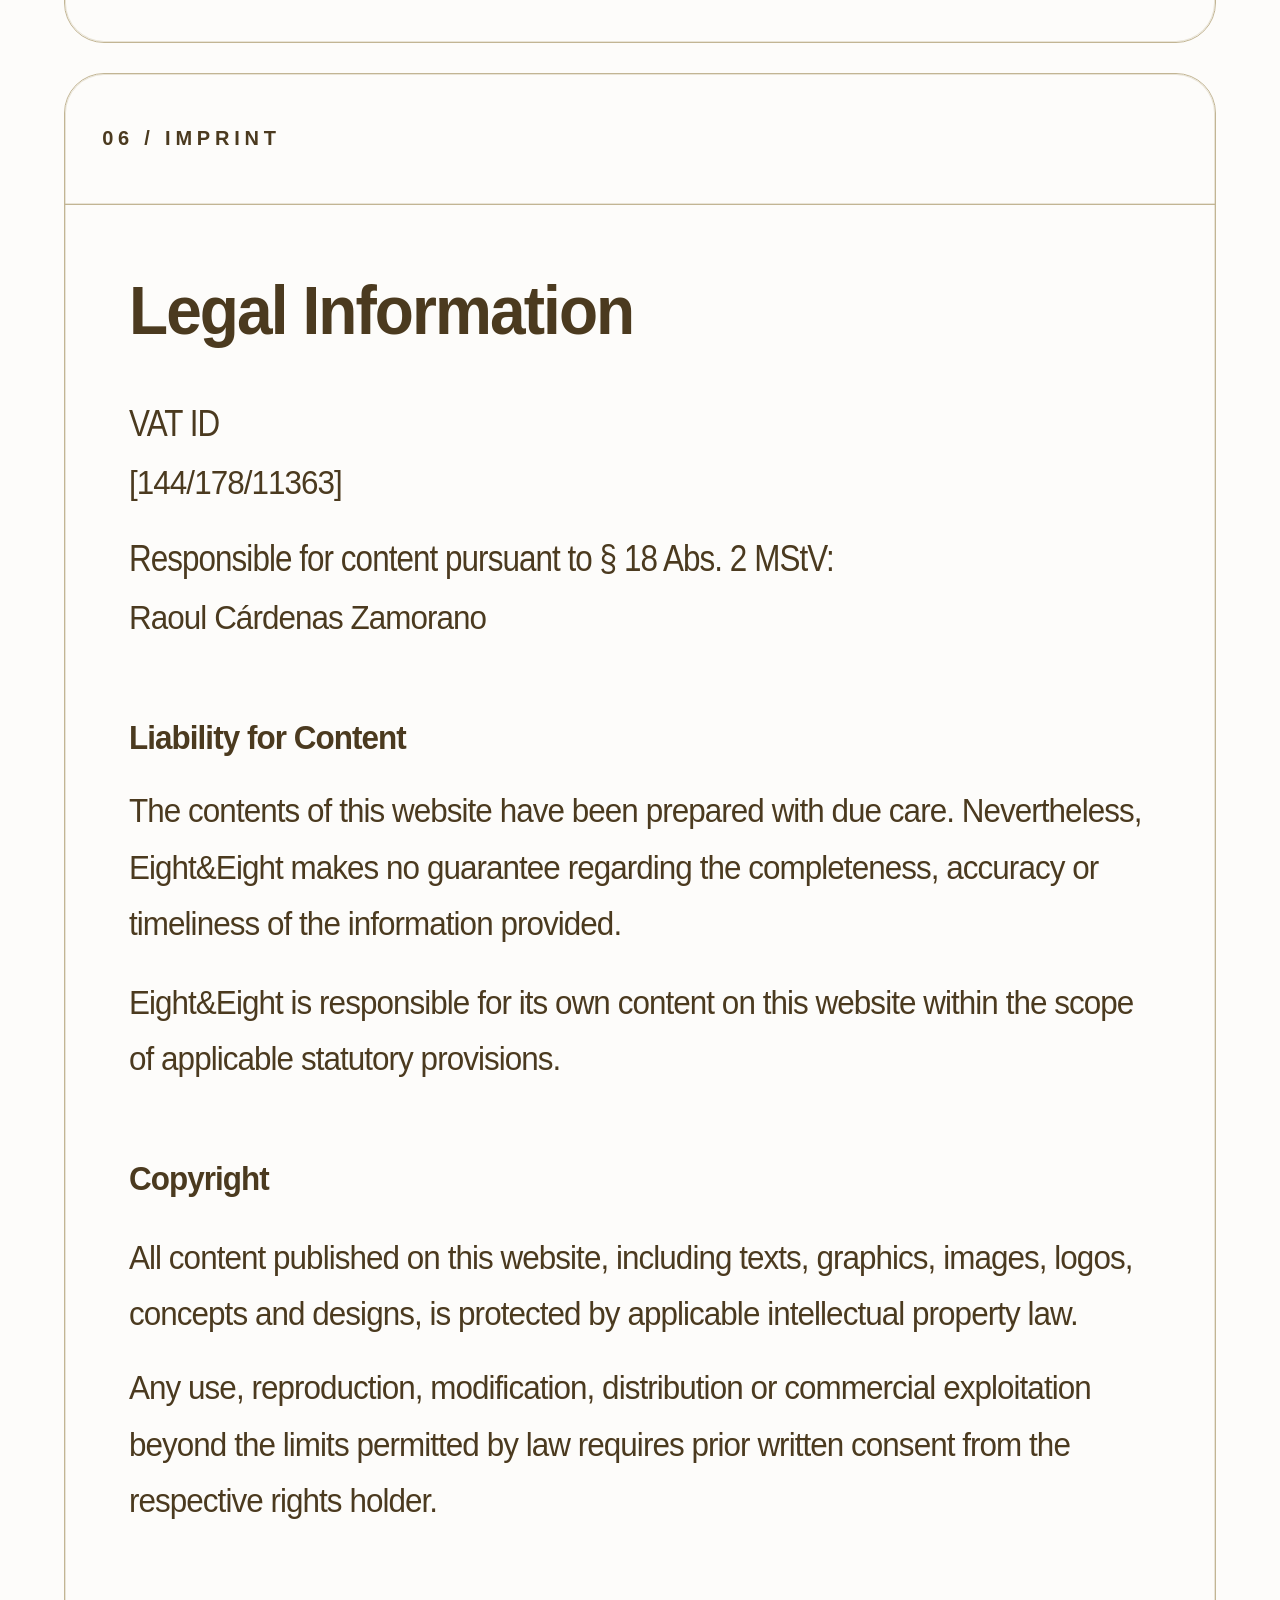
==== commit 18657b13: "Add files via upload" ====
--- a/index.html
+++ b/index.html
@@ -13,7 +13,7 @@
   <meta name="eight-and-eight-version" content="v20261115-native-type">
   <link rel="stylesheet" href="styles.css?v=20261017-cream-fan-0008s">
   <link rel="stylesheet" href="design-logo-v6.css?v=20261103-desktop-font-all-modes">
-  <link rel="stylesheet" href="gold-light-v72.css?v=20261122-vector-banner">
+  <link rel="stylesheet" href="gold-light-v72.css?v=20261121-banner-wordmark-contour">
   <link rel="stylesheet" href="proportional-layout-v222.css?v=20261122-banner-logo-scale136048896">
 </head>
 <body>
@@ -27,18 +27,29 @@
   <div class="site-shell">
     <header class="topbar">
       <span class="banner-blur" aria-hidden="true"></span>
-      <a class="wordmark" href="#top" aria-label="Eight and Eight home">
-        <svg xmlns="http://www.w3.org/2000/svg" class="wordmark-logo wordmark-vector" width="1774" height="887" viewBox="0 0 1774 887" aria-hidden="true" focusable="false">
-  <defs><path id="banner-wordmark-path" fill-rule="evenodd" vector-effect="non-scaling-stroke" d="M463.500,209.532 C458.000,210.251 448.740,211.973 442.923,213.358 C424.906,217.648 402.453,225.624 386.166,233.520 C377.586,237.679 366.277,243.955 361.033,247.467 C355.790,250.979 347.888,256.762 343.473,260.318 C339.058,263.874 332.444,269.967 328.774,273.857 C325.104,277.748 319.787,284.209 316.958,288.215 C311.008,296.645 304.793,308.524 302.946,315.000 C302.240,317.475 301.387,319.829 301.051,320.231 C300.714,320.632 293.928,320.038 285.969,318.909 C276.774,317.605 263.482,316.660 249.500,316.316 C232.546,315.900 224.175,316.159 213.000,317.446 C197.674,319.211 184.065,321.811 172.500,325.183 C163.869,327.700 147.930,333.997 139.795,338.103 C131.097,342.494 117.678,351.317 109.356,358.118 C105.418,361.335 98.968,367.462 95.023,371.734 C91.077,376.005 85.861,382.481 83.432,386.124 C76.731,396.171 70.494,408.549 67.368,418.000 C64.782,425.821 64.560,427.698 64.586,441.500 C64.612,455.177 64.861,457.250 67.406,465.000 C68.941,469.675 71.564,475.912 73.235,478.860 C74.906,481.809 78.907,487.495 82.126,491.496 C88.186,499.029 99.208,508.140 106.952,512.018 C109.400,513.244 113.900,515.114 116.952,516.174 C123.849,518.570 135.000,520.986 135.000,520.084 C135.000,519.715 132.188,518.792 128.750,518.033 C125.312,517.274 117.775,514.269 112.000,511.356 C106.057,508.357 99.016,503.850 95.776,500.969 C92.627,498.170 88.020,493.209 85.538,489.944 C77.863,479.852 72.781,468.504 70.410,456.162 C69.634,452.126 69.000,446.203 69.000,443.000 C69.000,435.261 71.214,424.101 74.454,415.512 C78.512,404.753 85.322,392.656 92.482,383.486 C96.060,378.905 103.001,371.475 107.908,366.975 C112.815,362.475 119.681,356.897 123.165,354.581 C132.213,348.564 146.350,340.716 154.500,337.185 C164.128,333.015 182.585,327.536 195.082,325.139 C212.589,321.781 228.737,320.676 250.500,321.344 C267.802,321.875 281.704,323.156 296.250,325.557 L300.000,326.176 300.000,332.539 C300.000,336.038 300.494,341.286 301.097,344.201 C301.700,347.115 303.761,352.802 305.677,356.838 C308.114,361.973 311.162,366.197 315.830,370.909 C322.501,377.643 328.131,381.938 335.332,385.787 L339.164,387.836 333.332,388.461 C315.691,390.352 309.407,391.368 298.720,394.056 C278.761,399.076 256.600,407.991 237.877,418.534 C233.269,421.128 224.730,426.791 218.899,431.118 C213.068,435.446 204.505,442.927 199.869,447.743 C195.233,452.560 188.895,460.333 185.783,465.017 C182.671,469.702 178.743,476.615 177.054,480.379 C175.366,484.143 172.816,491.110 171.387,495.861 C169.341,502.669 168.680,507.417 168.267,518.258 C167.938,526.892 168.183,534.342 168.924,538.258 C170.831,548.345 174.715,559.049 179.540,567.514 C182.018,571.863 186.623,578.787 189.773,582.899 C192.923,587.012 199.413,593.788 204.196,597.957 C208.978,602.125 216.421,607.670 220.735,610.278 C225.049,612.886 233.127,617.059 238.687,619.553 C244.246,622.046 254.063,625.416 260.502,627.042 C266.941,628.668 277.360,630.674 283.656,631.499 C289.951,632.325 299.017,632.992 303.801,632.983 C308.586,632.973 316.558,632.538 321.518,632.015 C331.740,630.937 349.816,626.476 362.381,621.930 C372.487,618.273 396.225,606.561 419.000,593.994 C448.314,577.820 469.259,568.519 487.824,563.431 C494.708,561.544 500.913,560.000 501.611,560.000 C502.310,560.000 503.204,559.479 503.598,558.842 C504.126,557.986 502.508,557.838 497.407,558.273 C489.592,558.939 471.319,564.231 458.263,569.608 C447.077,574.215 424.405,585.541 406.631,595.401 C399.003,599.632 389.553,604.712 385.631,606.689 C375.995,611.547 352.220,620.619 343.000,622.958 C329.889,626.283 317.325,628.000 306.099,628.000 C299.876,628.000 290.328,627.167 283.847,626.059 C271.755,623.992 258.292,619.684 248.519,614.754 C239.448,610.180 230.061,603.707 222.658,596.923 C218.799,593.388 213.120,586.522 209.182,580.634 C205.439,575.036 200.884,566.871 199.059,562.488 C197.235,558.106 194.857,550.241 193.775,545.010 C192.192,537.359 191.897,532.861 192.265,522.000 C192.583,512.595 193.383,505.974 194.902,500.173 C196.101,495.593 198.372,488.598 199.949,484.629 C203.285,476.229 211.423,461.770 216.882,454.541 C223.399,445.911 231.144,437.930 240.632,430.067 C245.655,425.905 254.453,419.677 260.183,416.227 C271.464,409.435 287.508,402.531 301.000,398.661 C305.675,397.321 315.046,395.438 321.825,394.478 C338.201,392.158 353.998,392.840 366.500,396.407 C376.131,399.155 384.847,399.753 386.800,397.800 C389.379,395.221 388.000,394.159 381.250,393.529 C370.329,392.509 361.583,390.071 354.827,386.161 C351.347,384.148 345.800,379.793 342.500,376.484 C339.200,373.176 335.077,367.776 333.339,364.484 C331.600,361.193 329.434,355.924 328.525,352.775 C327.616,349.627 326.789,343.478 326.686,339.111 C326.584,334.745 326.725,330.969 327.000,330.721 C327.275,330.473 334.243,331.328 342.484,332.619 C365.995,336.305 390.639,338.283 412.500,338.238 C434.607,338.193 452.573,336.368 468.500,332.550 C474.000,331.231 483.000,328.523 488.500,326.531 C501.627,321.778 516.859,314.456 525.528,308.731 C529.363,306.199 534.975,302.019 538.000,299.442 C541.025,296.865 545.819,292.029 548.654,288.697 C551.489,285.364 555.459,279.300 557.475,275.221 C561.630,266.819 562.979,258.786 561.771,249.637 C561.321,246.230 559.673,241.291 557.837,237.845 C556.060,234.511 552.106,229.536 548.804,226.479 C542.498,220.640 532.740,215.462 521.743,212.116 C518.026,210.986 511.288,209.597 506.769,209.030 C495.938,207.672 475.956,207.904 463.500,209.532 Z M510.510,214.530 C520.210,216.221 531.768,220.632 539.636,225.644 C542.461,227.443 546.396,230.813 548.381,233.132 C550.366,235.451 553.005,239.408 554.245,241.924 C556.079,245.646 556.500,248.181 556.500,255.500 C556.500,263.764 556.207,265.114 552.917,272.000 C545.169,288.216 530.487,301.384 507.300,312.914 C496.421,318.323 487.165,321.816 474.171,325.416 C461.028,329.058 451.417,330.811 435.227,332.520 C424.709,333.630 415.927,333.895 404.500,333.448 C395.700,333.104 380.470,331.965 370.655,330.919 C353.148,329.051 329.017,325.350 328.052,324.385 C327.783,324.116 328.342,320.882 329.295,317.198 C331.392,309.089 338.331,294.369 343.558,286.940 C345.664,283.948 350.490,277.766 354.283,273.203 C366.923,257.996 385.678,243.741 407.255,232.942 C415.028,229.052 426.552,224.310 433.755,222.039 C440.765,219.828 452.350,216.927 459.500,215.592 C469.251,213.770 476.154,213.143 487.119,213.082 C496.122,213.031 505.108,213.588 510.510,214.530 Z M1319.070,209.085 C1309.240,210.032 1289.658,214.005 1277.604,217.498 C1256.816,223.522 1225.859,237.932 1208.090,249.856 C1198.298,256.427 1183.677,269.001 1176.156,277.319 C1173.262,280.519 1168.936,285.798 1166.542,289.050 C1161.797,295.496 1154.746,309.515 1153.014,315.948 C1152.151,319.152 1151.460,319.993 1149.711,319.968 C1148.495,319.951 1143.000,319.265 1137.500,318.444 C1122.909,316.267 1096.543,315.522 1083.500,316.918 C1068.757,318.496 1049.610,322.418 1038.227,326.193 C1027.217,329.844 1009.490,338.584 999.031,345.518 C994.923,348.241 987.172,354.683 981.807,359.832 C976.442,364.982 969.957,372.375 967.397,376.262 C964.836,380.148 961.460,386.067 959.894,389.414 C958.327,392.761 956.135,399.059 955.023,403.410 C953.668,408.706 953.027,414.324 953.080,420.410 C953.166,430.024 954.738,438.103 956.645,438.724 C957.476,438.994 957.654,436.272 957.296,428.798 C956.716,416.698 958.255,408.052 963.031,396.579 C964.785,392.366 968.479,385.450 971.239,381.210 C973.999,376.969 980.362,369.391 985.379,364.368 C995.172,354.564 1008.177,345.444 1021.500,339.039 C1031.354,334.301 1047.819,328.506 1058.580,325.988 C1063.024,324.948 1072.474,323.343 1079.580,322.421 C1089.185,321.174 1096.733,320.880 1109.000,321.276 C1118.075,321.569 1131.285,322.594 1138.356,323.555 L1151.213,325.301 1150.650,328.772 C1150.340,330.680 1150.540,335.900 1151.093,340.371 C1151.834,346.349 1153.132,350.639 1155.999,356.585 C1158.143,361.031 1161.966,366.971 1164.496,369.784 C1169.628,375.492 1176.478,380.796 1184.107,384.968 L1189.191,387.748 1180.345,388.442 C1175.480,388.823 1165.920,390.265 1159.101,391.646 C1152.281,393.027 1140.806,396.206 1133.601,398.711 C1110.054,406.898 1093.100,415.123 1075.587,426.858 C1070.135,430.511 1061.014,437.943 1055.319,443.373 C1049.624,448.802 1042.290,456.795 1039.020,461.134 C1035.751,465.472 1031.040,473.180 1028.552,478.261 C1026.064,483.342 1022.797,491.550 1021.293,496.500 C1018.742,504.896 1018.560,506.708 1018.585,523.500 C1018.609,540.179 1018.809,542.145 1021.310,550.282 C1022.795,555.112 1025.864,562.762 1028.131,567.282 C1030.398,571.802 1034.406,578.213 1037.037,581.530 C1039.669,584.846 1044.005,589.602 1046.674,592.099 C1049.343,594.595 1054.594,598.353 1058.343,600.449 C1064.895,604.113 1075.788,608.965 1080.983,610.533 C1082.687,611.047 1080.929,608.895 1075.385,603.680 C1070.940,599.499 1065.042,592.798 1062.278,588.789 C1059.513,584.780 1055.449,577.900 1053.245,573.500 C1051.041,569.100 1048.099,561.889 1046.707,557.476 C1045.315,553.063 1043.626,545.693 1042.954,541.098 C1041.238,529.362 1042.222,512.813 1045.354,500.751 C1046.746,495.388 1049.775,486.691 1052.085,481.424 C1054.395,476.156 1058.809,467.840 1061.893,462.943 C1064.977,458.047 1071.694,449.531 1076.820,444.020 C1081.946,438.509 1089.852,431.100 1094.390,427.557 C1103.029,420.811 1113.464,414.310 1124.870,408.566 C1133.343,404.299 1150.558,398.494 1163.000,395.709 C1170.613,394.005 1175.877,393.578 1189.500,393.557 C1205.001,393.534 1207.367,393.773 1216.339,396.266 C1227.311,399.315 1236.065,399.832 1237.964,397.544 C1238.628,396.743 1238.909,395.662 1238.588,395.142 C1238.267,394.622 1235.190,393.875 1231.752,393.482 C1222.326,392.405 1211.932,389.499 1205.020,386.010 C1196.683,381.801 1186.922,371.781 1182.387,362.775 C1180.447,358.923 1178.191,352.336 1177.372,348.136 C1176.456,343.431 1176.131,338.448 1176.526,335.154 L1177.168,329.809 1180.334,330.400 C1190.248,332.251 1219.317,336.065 1230.500,336.982 C1246.654,338.307 1279.823,338.340 1290.500,337.043 C1314.116,334.172 1333.265,329.112 1353.110,320.499 C1358.396,318.205 1365.621,314.707 1369.165,312.724 C1379.312,307.050 1392.883,296.140 1399.277,288.516 C1402.499,284.675 1407.017,277.734 1409.317,273.092 C1413.349,264.956 1413.500,264.304 1413.500,255.075 C1413.500,246.796 1413.140,244.732 1410.840,239.825 C1409.376,236.704 1406.226,232.017 1403.840,229.411 C1401.453,226.805 1396.904,222.986 1393.730,220.924 C1390.557,218.862 1384.052,215.761 1379.275,214.032 C1374.499,212.304 1366.295,210.242 1361.045,209.451 C1350.854,207.914 1332.847,207.757 1319.070,209.085 Z M1362.731,214.580 C1366.937,215.448 1373.846,217.425 1378.085,218.972 C1382.324,220.519 1388.486,223.614 1391.778,225.849 C1395.070,228.085 1399.177,231.698 1400.903,233.878 C1402.630,236.057 1405.023,240.014 1406.223,242.670 C1407.901,246.387 1408.385,249.304 1408.325,255.332 C1408.254,262.406 1407.850,263.962 1404.149,271.432 C1399.262,281.293 1390.000,291.762 1378.816,300.068 C1374.589,303.207 1365.814,308.475 1359.316,311.775 C1352.817,315.076 1342.100,319.584 1335.500,321.793 C1323.771,325.720 1306.042,329.638 1289.000,332.070 C1284.325,332.737 1271.500,333.254 1260.500,333.219 C1246.985,333.175 1234.487,332.465 1221.954,331.029 C1211.753,329.861 1197.809,327.908 1190.965,326.690 C1180.934,324.905 1178.457,324.134 1178.183,322.712 C1177.699,320.200 1181.577,308.701 1185.647,300.580 C1187.555,296.774 1191.403,290.350 1194.200,286.305 C1196.996,282.260 1202.482,275.399 1206.392,271.057 C1210.301,266.715 1216.875,260.354 1221.000,256.922 C1225.125,253.489 1232.550,248.002 1237.500,244.729 C1242.450,241.455 1252.800,235.702 1260.500,231.943 C1268.200,228.184 1279.707,223.542 1286.072,221.626 C1296.076,218.615 1312.574,215.026 1322.500,213.700 C1324.150,213.480 1332.156,213.232 1340.292,213.150 C1350.412,213.047 1357.500,213.499 1362.731,214.580 Z M1466.500,325.055 C1459.350,326.592 1453.162,327.883 1452.750,327.925 C1452.338,327.966 1452.000,328.450 1452.000,329.000 C1452.000,329.550 1453.096,330.000 1454.435,330.000 C1458.565,330.000 1461.835,331.780 1463.452,334.907 C1464.819,337.550 1465.000,349.425 1464.998,436.200 C1464.997,527.783 1464.877,534.739 1463.248,538.000 C1461.860,540.780 1460.523,541.793 1456.750,542.926 C1454.138,543.711 1452.000,544.723 1452.000,545.176 C1452.000,545.629 1462.125,546.000 1474.500,546.000 C1486.875,546.000 1497.000,545.614 1497.000,545.142 C1497.000,544.670 1495.134,543.883 1492.853,543.392 C1490.125,542.805 1487.985,541.534 1486.603,539.678 C1484.540,536.909 1484.495,535.896 1484.223,486.311 L1483.946,435.768 1486.418,431.550 C1487.777,429.231 1491.823,424.589 1495.408,421.235 C1502.154,414.924 1511.209,409.881 1519.028,408.079 C1521.488,407.513 1525.495,407.038 1527.934,407.024 C1530.373,407.011 1535.011,407.741 1538.240,408.647 C1542.402,409.815 1545.569,411.605 1549.115,414.793 C1551.898,417.296 1555.368,421.779 1556.934,424.896 C1558.483,427.978 1560.256,432.885 1560.875,435.799 C1561.614,439.279 1562.000,456.619 1562.000,486.306 C1562.000,512.716 1561.594,532.928 1561.024,534.917 C1560.487,536.789 1559.088,539.342 1557.915,540.591 C1556.742,541.839 1554.031,543.157 1551.891,543.518 C1549.751,543.880 1548.000,544.586 1548.000,545.088 C1548.000,545.610 1557.612,546.000 1570.500,546.000 C1582.875,546.000 1593.000,545.643 1593.000,545.207 C1593.000,544.771 1590.989,543.877 1588.532,543.220 C1585.137,542.312 1583.636,541.241 1582.282,538.762 C1580.666,535.804 1580.447,530.978 1579.930,487.000 C1579.512,451.396 1579.016,437.436 1578.066,434.500 C1575.712,427.225 1570.908,418.816 1566.277,413.865 C1563.684,411.093 1559.070,407.689 1555.605,405.992 C1552.247,404.346 1546.800,402.501 1543.500,401.890 C1537.094,400.705 1525.111,401.293 1518.500,403.118 C1516.300,403.725 1511.170,405.800 1507.099,407.728 C1501.629,410.320 1497.650,413.252 1491.849,418.968 L1484.000,426.702 1483.989,378.101 C1483.983,351.370 1483.699,327.812 1483.358,325.750 C1482.925,323.130 1482.250,322.039 1481.119,322.131 C1480.229,322.202 1473.650,323.518 1466.500,325.055 Z M651.000,324.951 C646.325,325.919 640.812,327.021 638.750,327.401 C636.688,327.780 635.000,328.520 635.000,329.045 C635.000,329.570 636.329,330.000 637.953,330.000 C639.577,330.000 642.002,330.500 643.343,331.110 C644.683,331.721 646.392,333.408 647.140,334.860 C648.252,337.018 648.556,354.572 648.805,431.000 C648.972,482.425 648.823,527.322 648.473,530.770 C648.005,535.385 647.174,537.828 645.327,540.023 C643.644,542.024 641.531,543.211 638.909,543.631 C636.759,543.974 635.000,544.648 635.000,545.128 C635.000,545.608 645.125,546.000 657.500,546.000 C669.875,546.000 679.998,545.663 679.995,545.250 C679.992,544.837 677.854,543.825 675.245,543.000 C671.518,541.822 670.125,540.749 668.752,538.000 C667.158,534.810 667.003,530.127 667.002,485.088 L667.000,435.675 670.096,430.850 C671.799,428.196 675.737,423.698 678.846,420.855 C681.956,418.012 687.561,414.218 691.301,412.424 C695.042,410.631 701.251,408.632 705.099,407.983 C710.271,407.111 713.704,407.086 718.260,407.889 C721.651,408.486 726.459,410.232 728.944,411.769 C731.430,413.306 735.101,416.730 737.103,419.378 C739.104,422.026 741.587,426.962 742.621,430.346 C744.354,436.022 744.500,440.435 744.500,487.170 L744.500,537.839 742.058,540.439 C740.633,541.956 738.030,543.291 735.808,543.647 C733.714,543.982 732.000,544.648 732.000,545.128 C732.000,545.608 742.125,546.000 754.500,546.000 C766.875,546.000 777.000,545.636 777.000,545.192 C777.000,544.748 775.126,543.960 772.835,543.442 C770.123,542.829 767.943,541.516 766.585,539.679 C764.559,536.938 764.484,535.498 763.956,489.179 L763.411,441.500 760.665,433.609 C759.155,429.268 756.315,423.300 754.354,420.346 C752.393,417.392 748.924,413.350 746.645,411.363 C744.365,409.376 740.072,406.619 737.105,405.236 C734.138,403.853 728.500,402.258 724.576,401.693 C718.796,400.860 715.652,400.993 708.021,402.389 C700.991,403.675 696.339,405.280 689.688,408.716 C683.408,411.959 678.740,415.326 673.887,420.111 L667.000,426.903 667.000,378.077 C667.000,351.222 666.719,327.844 666.375,326.125 C665.829,323.396 665.354,323.012 662.625,323.096 C660.906,323.149 655.675,323.984 651.000,324.951 Z M446.766,364.918 C443.804,367.564 443.500,368.365 443.500,373.513 C443.500,378.620 443.801,379.430 446.500,381.591 C448.150,382.911 450.919,384.261 452.653,384.589 C454.686,384.974 457.126,384.559 459.526,383.421 C464.065,381.267 466.474,376.340 465.507,371.188 C465.147,369.269 463.571,366.417 462.003,364.850 C459.704,362.550 458.274,362.000 454.593,362.000 C450.966,362.000 449.362,362.598 446.766,364.918 Z M1276.923,364.923 C1274.409,367.437 1274.000,368.607 1274.000,373.287 C1274.000,377.798 1274.440,379.167 1276.573,381.300 C1277.988,382.715 1280.461,384.162 1282.069,384.515 C1283.677,384.868 1286.563,384.639 1288.481,384.006 C1290.399,383.373 1292.876,381.702 1293.984,380.293 C1295.229,378.711 1296.000,376.226 1296.000,373.799 C1296.000,371.637 1295.497,368.886 1294.883,367.684 C1292.880,363.768 1289.775,362.046 1284.673,362.022 C1280.655,362.004 1279.356,362.490 1276.923,364.923 Z M808.781,371.747 C807.835,374.413 805.330,379.273 803.214,382.547 C797.987,390.635 788.029,399.471 781.307,401.986 C778.347,403.094 775.267,404.000 774.462,404.000 C773.658,404.000 773.000,404.403 773.000,404.896 C773.000,405.389 776.582,406.109 780.961,406.497 C785.340,406.884 789.371,407.742 789.919,408.403 C790.546,409.158 791.033,429.465 791.231,463.052 C791.544,516.258 791.556,516.529 793.887,522.816 C795.498,527.162 797.932,530.973 801.687,535.028 C804.824,538.417 809.346,541.997 812.322,543.448 C815.170,544.836 819.975,546.443 823.000,547.020 C828.585,548.083 836.000,547.502 836.000,546.000 C836.000,545.547 834.312,544.884 832.250,544.527 C830.188,544.171 826.700,542.654 824.500,541.157 C819.936,538.051 814.558,530.589 812.985,525.177 C812.396,523.155 811.552,518.123 811.108,513.997 C810.664,509.870 810.499,484.895 810.741,458.497 C810.983,432.098 811.401,410.275 811.671,410.000 C812.900,408.745 825.719,406.996 838.250,406.375 C848.770,405.853 852.000,405.376 852.000,404.346 C852.000,403.262 848.019,403.000 831.523,403.000 L811.045,403.000 810.773,384.950 L810.500,366.900 808.781,371.747 Z M1626.000,368.778 C1626.000,369.756 1624.476,373.694 1622.614,377.528 C1618.043,386.939 1608.923,396.157 1599.909,400.476 C1596.161,402.272 1592.061,404.097 1590.797,404.532 C1589.153,405.098 1590.803,405.490 1596.602,405.911 C1601.172,406.243 1605.422,407.098 1606.352,407.872 C1607.841,409.112 1608.000,413.878 1608.000,457.175 C1608.000,497.656 1608.251,506.224 1609.615,512.303 C1610.503,516.261 1612.303,521.794 1613.616,524.599 C1616.979,531.784 1626.288,540.340 1635.238,544.471 C1639.232,546.314 1645.969,548.537 1650.208,549.411 C1654.447,550.285 1660.563,551.000 1663.798,551.000 C1667.033,551.000 1673.144,550.114 1677.377,549.032 C1688.429,546.205 1699.408,540.166 1706.469,533.031 C1709.723,529.743 1712.178,526.845 1711.925,526.592 C1711.672,526.338 1708.547,528.403 1704.982,531.179 C1693.025,540.491 1685.041,544.160 1672.748,545.992 C1664.565,547.211 1654.915,545.605 1647.874,541.852 C1644.657,540.138 1640.061,536.635 1637.659,534.067 C1635.258,531.500 1632.215,526.722 1630.896,523.449 L1628.500,517.500 1628.217,463.828 C1627.949,412.989 1628.029,410.126 1629.724,409.587 C1630.709,409.275 1636.461,408.316 1642.507,407.457 C1649.938,406.401 1661.374,405.879 1677.799,405.845 C1695.627,405.809 1701.997,405.491 1701.717,404.648 C1701.442,403.824 1691.048,403.359 1664.917,403.000 L1628.500,402.500 1628.227,384.750 C1628.062,374.049 1627.566,367.000 1626.977,367.000 C1626.440,367.000 1626.000,367.800 1626.000,368.778 Z M891.500,370.872 C885.147,372.549 878.935,376.013 874.723,380.225 C872.311,382.636 869.025,387.284 867.419,390.554 C864.840,395.807 864.503,397.549 864.527,405.500 C864.550,413.317 864.978,415.529 867.776,422.324 C869.549,426.627 873.024,433.278 875.499,437.105 C877.975,440.932 880.000,444.417 880.000,444.851 C880.000,445.285 876.231,448.200 871.624,451.329 C862.240,457.703 849.914,470.034 845.666,477.298 C844.122,479.937 842.019,484.538 840.993,487.521 C839.966,490.505 838.831,495.995 838.471,499.723 C838.011,504.480 838.296,508.556 839.427,513.397 C840.314,517.190 842.456,522.951 844.187,526.200 C845.918,529.448 849.797,534.356 852.807,537.106 C855.817,539.857 860.509,543.238 863.235,544.619 C869.793,547.942 882.005,551.000 888.718,551.000 C897.359,551.000 907.909,549.025 916.152,545.864 C924.182,542.785 930.472,538.615 938.028,531.360 L942.556,527.013 952.528,538.751 C958.013,545.207 967.890,556.044 974.477,562.833 C987.550,576.306 1006.389,592.037 1020.500,601.263 C1031.311,608.332 1050.323,617.734 1062.000,621.786 C1073.747,625.862 1090.289,629.649 1104.301,631.468 C1110.792,632.311 1120.945,633.000 1126.865,633.000 C1132.784,633.000 1142.549,632.346 1148.564,631.547 C1160.457,629.968 1178.663,625.521 1190.036,621.419 C1202.597,616.888 1220.754,608.325 1247.000,594.555 C1261.025,587.197 1276.100,579.527 1280.500,577.510 C1284.900,575.493 1293.225,572.032 1299.000,569.818 C1310.358,565.464 1327.401,560.000 1329.623,560.000 C1330.380,560.000 1331.000,559.550 1331.000,559.000 C1331.000,558.450 1329.827,558.000 1328.394,558.000 C1322.915,558.000 1300.559,564.686 1286.000,570.680 C1281.325,572.604 1263.100,581.480 1245.500,590.405 C1227.900,599.329 1209.450,608.322 1204.500,610.388 C1189.115,616.812 1172.995,622.047 1160.500,624.678 C1152.286,626.408 1143.925,627.370 1134.000,627.729 C1123.190,628.119 1116.788,627.826 1108.844,626.579 C1102.984,625.659 1093.984,623.783 1088.844,622.410 C1083.705,621.037 1074.325,617.634 1068.000,614.848 C1061.675,612.062 1051.194,606.579 1044.709,602.664 C1038.225,598.749 1028.225,591.806 1022.487,587.236 C1010.839,577.958 993.171,561.478 982.289,549.742 C973.089,539.820 945.213,506.351 934.933,492.886 C927.627,483.316 908.558,457.586 899.706,445.353 L895.981,440.207 906.368,433.136 C912.081,429.248 918.872,423.712 921.458,420.835 C924.045,417.958 927.092,413.781 928.230,411.552 C929.455,409.154 930.498,404.743 930.785,400.745 C931.222,394.653 930.958,393.358 928.100,387.551 C924.651,380.546 920.091,376.255 912.548,372.918 C907.519,370.693 896.303,369.603 891.500,370.872 Z M909.676,376.618 C912.723,378.354 914.541,380.416 916.403,384.249 C917.806,387.137 919.242,392.014 919.595,395.087 C920.045,399.001 919.736,402.395 918.564,406.426 C917.645,409.591 915.679,414.109 914.196,416.468 C912.713,418.827 909.915,422.499 907.977,424.629 C903.644,429.390 894.144,437.477 893.563,436.897 C893.329,436.663 891.530,433.802 889.566,430.540 C887.602,427.277 884.646,421.111 882.997,416.836 C880.593,410.603 879.999,407.524 879.995,401.282 C879.992,396.380 880.639,391.690 881.743,388.609 C884.138,381.927 890.010,375.447 894.747,374.257 C896.811,373.739 900.075,373.522 902.000,373.777 C903.925,374.031 907.379,375.310 909.676,376.618 Z M890.430,458.500 C893.517,462.900 898.372,469.875 901.217,474.000 C904.063,478.125 913.716,490.873 922.667,502.329 L938.943,523.158 936.721,526.175 C933.840,530.088 924.407,537.167 917.746,540.414 C914.861,541.821 909.424,543.727 905.666,544.650 C900.014,546.038 897.636,546.144 891.930,545.261 C888.135,544.673 882.962,543.192 880.434,541.968 C877.907,540.745 873.618,537.523 870.905,534.809 C863.590,527.495 858.938,517.352 857.455,505.489 C857.097,502.620 857.310,497.007 857.930,493.015 C858.549,489.023 860.311,482.524 861.845,478.573 C863.380,474.622 866.400,468.729 868.558,465.479 C873.156,458.552 882.978,448.560 884.064,449.705 C884.478,450.142 887.343,454.100 890.430,458.500 Z M1430.500,397.880 C1428.850,398.312 1426.110,399.390 1424.411,400.275 C1422.712,401.160 1418.783,404.627 1415.681,407.978 L1410.039,414.072 1407.058,412.530 C1405.418,411.682 1400.346,410.094 1395.788,409.001 C1390.337,407.694 1384.008,407.012 1377.299,407.007 C1371.689,407.003 1364.714,407.505 1361.799,408.121 C1354.921,409.576 1344.920,413.558 1338.000,417.596 C1334.975,419.361 1330.475,422.590 1328.000,424.772 C1325.525,426.954 1321.764,431.264 1319.642,434.350 C1313.955,442.619 1310.876,451.052 1310.260,460.041 C1309.841,466.155 1310.172,469.209 1311.858,474.757 C1313.178,479.106 1315.641,483.983 1318.357,487.629 C1320.762,490.858 1324.028,494.692 1325.615,496.148 C1327.202,497.604 1332.410,501.022 1337.189,503.744 L1345.879,508.692 1338.689,511.876 C1334.735,513.628 1329.421,516.584 1326.880,518.446 C1321.955,522.054 1318.000,528.695 1318.000,533.356 C1318.000,537.136 1321.410,543.444 1324.727,545.802 C1326.252,546.885 1330.538,548.708 1334.250,549.853 C1337.963,550.998 1355.100,553.968 1372.332,556.452 C1403.080,560.885 1417.568,563.888 1427.947,567.979 C1430.814,569.109 1435.727,571.777 1438.866,573.909 C1442.004,576.040 1446.189,579.574 1448.165,581.761 C1450.141,583.949 1452.752,588.385 1453.966,591.619 C1455.758,596.396 1456.096,599.002 1455.764,605.500 C1455.307,614.438 1452.827,621.885 1447.737,629.605 C1445.962,632.297 1441.583,637.395 1438.005,640.933 C1434.427,644.472 1427.881,649.727 1423.457,652.611 C1419.033,655.496 1411.980,659.220 1407.784,660.887 C1403.588,662.554 1396.407,664.941 1391.827,666.192 C1384.661,668.149 1381.060,668.468 1366.000,668.483 C1352.332,668.496 1346.858,668.096 1341.000,666.657 C1336.875,665.643 1329.391,662.815 1324.368,660.371 C1317.478,657.019 1313.851,654.476 1309.595,650.015 C1306.493,646.762 1302.862,641.741 1301.525,638.857 C1300.189,635.973 1298.800,631.244 1298.438,628.349 C1297.532,621.100 1300.199,609.746 1304.540,602.374 C1306.441,599.143 1311.439,593.243 1315.645,589.263 C1321.496,583.726 1325.665,580.860 1333.396,577.060 C1338.953,574.329 1347.437,571.082 1352.249,569.846 C1357.383,568.528 1360.630,567.230 1360.106,566.706 C1358.689,565.289 1345.616,567.737 1337.157,571.005 C1332.946,572.631 1326.617,575.658 1323.094,577.731 C1319.570,579.804 1313.664,584.425 1309.970,588.000 C1306.275,591.575 1301.829,596.750 1300.090,599.500 C1298.351,602.250 1296.044,607.360 1294.964,610.855 C1293.838,614.499 1293.000,620.075 1293.000,623.924 C1293.000,627.616 1293.726,633.081 1294.613,636.068 C1295.500,639.056 1297.809,643.886 1299.745,646.803 C1301.681,649.719 1305.793,654.179 1308.882,656.712 C1311.972,659.246 1318.100,663.016 1322.500,665.089 C1326.900,667.163 1334.325,669.895 1339.000,671.161 C1346.424,673.171 1349.779,673.459 1365.500,673.431 C1380.361,673.406 1385.331,673.005 1394.000,671.135 C1399.775,669.890 1407.855,667.747 1411.956,666.373 C1424.059,662.319 1440.907,653.722 1449.677,647.124 C1454.175,643.741 1459.752,638.841 1462.072,636.236 C1468.666,628.831 1473.497,620.784 1475.975,613.078 C1477.829,607.313 1478.169,604.441 1477.810,597.595 C1477.450,590.734 1476.787,588.009 1474.199,582.753 C1472.456,579.213 1469.205,574.242 1466.974,571.708 C1464.743,569.174 1459.674,565.133 1455.709,562.729 C1451.744,560.324 1444.753,556.928 1440.173,555.182 C1435.593,553.435 1427.493,551.125 1422.173,550.048 C1413.669,548.326 1397.686,545.950 1367.750,541.960 C1362.938,541.318 1359.000,540.457 1359.000,540.047 C1359.000,538.393 1365.052,531.149 1371.315,525.305 C1374.967,521.898 1379.877,517.986 1382.227,516.612 C1384.577,515.237 1390.550,512.686 1395.500,510.943 C1400.450,509.200 1406.750,506.636 1409.500,505.246 C1412.250,503.856 1416.894,500.870 1419.821,498.610 C1425.822,493.975 1433.338,484.621 1436.204,478.220 C1437.258,475.866 1438.796,470.699 1439.622,466.737 C1440.831,460.938 1440.906,458.284 1440.008,453.126 C1439.395,449.602 1437.637,443.970 1436.103,440.610 C1433.069,433.964 1426.244,425.820 1418.736,419.886 L1413.969,416.117 1417.734,412.162 C1422.481,407.177 1427.902,405.521 1434.579,407.018 C1437.173,407.599 1440.626,409.022 1442.252,410.179 C1445.457,412.462 1445.472,412.454 1448.530,406.813 C1449.330,405.336 1449.750,403.512 1449.462,402.760 C1448.565,400.424 1443.254,397.929 1438.270,397.503 C1435.646,397.278 1432.150,397.448 1430.500,397.880 Z M1387.373,411.509 C1390.559,412.339 1395.085,414.338 1397.431,415.952 C1399.777,417.566 1403.902,421.302 1406.598,424.255 C1409.294,427.207 1412.680,432.070 1414.122,435.061 C1415.564,438.053 1417.346,442.975 1418.082,446.000 C1418.818,449.025 1419.374,456.000 1419.317,461.500 C1419.245,468.437 1418.614,473.369 1417.257,477.604 C1416.181,480.961 1413.618,486.243 1411.562,489.341 C1409.505,492.439 1405.587,496.984 1402.854,499.442 C1400.121,501.899 1395.323,505.167 1392.192,506.705 C1386.938,509.285 1385.615,509.497 1375.000,509.455 C1365.331,509.417 1362.545,509.033 1357.500,507.042 C1353.214,505.351 1349.762,502.936 1345.415,498.588 C1341.559,494.730 1338.192,490.109 1336.220,485.972 C1334.510,482.382 1332.646,477.432 1332.079,474.972 C1330.555,468.357 1330.785,455.246 1332.543,448.495 C1335.078,438.764 1339.954,430.046 1346.576,423.404 C1357.996,411.951 1372.658,407.676 1387.373,411.509 Z M1367.152,513.005 L1376.804,514.297 1372.152,517.978 C1366.693,522.299 1357.791,531.852 1355.310,536.053 C1354.107,538.089 1352.786,538.997 1351.034,538.990 C1347.180,538.975 1338.631,534.612 1336.708,531.678 C1335.769,530.244 1335.000,527.771 1335.000,526.183 C1335.000,524.595 1336.013,521.767 1337.251,519.898 C1338.557,517.926 1341.810,515.321 1345.001,513.690 C1348.891,511.701 1351.524,511.001 1354.000,511.297 C1355.925,511.526 1361.843,512.295 1367.152,513.005 Z M605.484,399.868 C601.240,401.796 596.066,406.336 591.905,411.783 L589.398,415.066 583.949,412.680 C580.952,411.368 575.125,409.449 571.000,408.416 C565.681,407.083 560.155,406.560 552.000,406.617 C542.244,406.685 539.287,407.110 532.500,409.419 C528.100,410.916 520.905,414.022 516.512,416.321 C511.218,419.090 506.326,422.709 502.008,427.049 C498.425,430.651 494.038,436.327 492.261,439.662 C490.483,442.997 488.292,448.600 487.391,452.113 C486.226,456.655 485.928,460.578 486.359,465.693 C486.692,469.649 487.825,475.151 488.877,477.918 C489.929,480.686 492.858,485.849 495.386,489.393 C498.556,493.835 502.082,497.220 506.742,500.294 C510.459,502.745 515.037,505.532 516.915,506.486 L520.329,508.222 512.409,512.361 C508.053,514.637 502.826,517.774 500.795,519.330 C498.763,520.887 496.178,524.067 495.050,526.396 C493.923,528.726 493.002,532.402 493.004,534.566 C493.009,540.360 496.130,544.716 502.276,547.507 C505.149,548.812 512.162,550.807 517.860,551.940 C523.558,553.074 535.258,554.921 543.860,556.046 C561.394,558.339 576.439,561.056 588.434,564.095 C592.870,565.219 599.725,567.681 603.667,569.567 C607.608,571.452 613.374,575.317 616.480,578.156 C619.586,580.994 623.336,585.608 624.813,588.408 C627.244,593.014 627.497,594.502 627.468,604.000 C627.443,612.446 627.005,615.576 625.231,620.000 C624.018,623.025 620.136,629.325 616.604,634.000 C609.207,643.792 598.998,652.128 587.238,657.977 C582.982,660.094 575.675,662.975 571.000,664.380 C566.325,665.786 559.125,667.452 555.000,668.084 C545.025,669.611 520.396,668.707 512.500,666.523 C509.200,665.611 502.784,663.080 498.243,660.900 C492.671,658.225 488.081,655.072 484.131,651.207 C480.911,648.056 477.142,643.233 475.755,640.489 C474.368,637.745 472.712,632.975 472.075,629.888 C471.136,625.345 471.200,622.912 472.409,617.113 C473.231,613.172 475.162,607.611 476.702,604.754 C478.241,601.897 482.371,596.504 485.881,592.770 C489.390,589.035 495.273,583.978 498.955,581.530 C506.222,576.699 517.665,571.742 525.537,570.015 C528.266,569.417 531.393,568.654 532.484,568.322 C534.366,567.748 534.350,567.673 532.163,566.864 C529.047,565.712 516.298,568.412 507.793,572.025 C504.104,573.592 497.275,577.384 492.618,580.451 C484.081,586.073 476.306,594.162 471.548,602.374 C470.233,604.643 468.394,609.159 467.462,612.409 C466.254,616.615 465.891,620.693 466.199,626.563 C466.554,633.338 467.222,636.008 469.939,641.528 C471.945,645.603 475.542,650.542 479.080,654.080 C483.309,658.309 487.469,661.153 494.207,664.422 C499.318,666.902 507.325,669.872 512.000,671.022 C517.614,672.402 525.450,673.310 535.078,673.695 C546.436,674.149 551.956,673.894 560.067,672.537 C565.793,671.580 574.308,669.688 578.989,668.333 C583.670,666.979 592.225,663.821 598.000,661.317 C603.775,658.813 612.170,654.379 616.656,651.465 C621.142,648.551 627.689,643.317 631.205,639.833 C634.720,636.350 639.410,630.752 641.627,627.392 C643.844,624.033 646.695,618.058 647.964,614.113 C649.918,608.035 650.194,605.505 649.777,597.521 C649.383,589.986 648.746,587.001 646.597,582.608 C645.119,579.587 641.884,574.863 639.409,572.110 C636.934,569.357 632.260,565.336 629.023,563.174 C625.786,561.012 619.844,557.874 615.818,556.199 C611.793,554.525 604.900,552.211 600.500,551.057 C596.100,549.903 584.625,547.859 575.000,546.514 C540.539,541.701 534.000,540.649 534.000,539.920 C534.000,538.382 541.901,529.269 546.765,525.196 C549.550,522.865 554.434,519.388 557.620,517.470 C560.805,515.552 568.428,512.417 574.560,510.502 C582.394,508.057 587.910,505.577 593.105,502.165 C597.172,499.494 602.884,494.768 605.799,491.663 C608.713,488.558 612.469,483.085 614.146,479.501 C615.880,475.796 617.566,470.075 618.054,466.242 C618.569,462.205 618.524,456.892 617.943,453.000 C617.368,449.145 615.499,443.551 613.351,439.253 C610.638,433.826 607.728,430.095 601.755,424.388 L593.781,416.770 595.733,414.135 C596.806,412.686 599.218,410.448 601.092,409.162 C603.976,407.184 605.457,406.884 610.728,407.208 C615.140,407.480 617.826,408.235 619.938,409.796 C621.578,411.008 623.304,412.000 623.775,412.000 C624.246,412.000 625.654,410.181 626.903,407.958 C628.832,404.526 628.973,403.673 627.838,402.303 C625.688,399.711 620.465,397.998 614.782,398.022 C611.849,398.034 607.714,398.855 605.484,399.868 Z M570.463,413.866 C573.783,415.436 578.593,418.583 581.152,420.859 C583.710,423.135 587.447,427.473 589.456,430.500 C591.465,433.526 594.017,438.589 595.127,441.751 C596.330,445.179 597.360,451.336 597.679,457.000 C598.392,469.681 596.408,478.073 590.431,487.662 C587.961,491.626 583.677,496.903 580.912,499.389 C578.147,501.875 573.548,505.046 570.692,506.435 C565.471,508.975 554.480,511.098 549.940,510.444 C537.317,508.624 533.570,507.521 528.222,504.051 C525.075,502.009 520.764,498.408 518.643,496.048 C516.522,493.689 513.267,488.550 511.410,484.629 C507.033,475.386 505.441,464.657 506.965,454.669 C508.211,446.506 513.255,435.006 518.751,427.799 C522.452,422.946 531.365,416.008 536.628,413.884 C543.554,411.088 549.778,410.060 556.963,410.526 C562.356,410.876 566.099,411.802 570.463,413.866 Z M538.815,512.503 C542.839,513.326 547.743,514.000 549.715,514.000 L553.298,514.000 546.827,518.899 C541.297,523.085 534.846,530.032 529.656,537.389 C528.445,539.106 527.871,539.168 523.328,538.079 C520.580,537.420 516.932,536.029 515.220,534.988 C513.509,533.947 511.359,531.951 510.442,530.552 C509.284,528.785 508.970,526.973 509.412,524.616 C509.762,522.751 511.275,519.984 512.774,518.469 C516.290,514.916 526.782,509.920 529.442,510.532 C530.574,510.793 534.792,511.680 538.815,512.503 Z M446.000,407.994 C437.475,409.498 431.175,410.993 432.000,411.315 C432.825,411.638 435.414,412.391 437.753,412.990 C440.493,413.691 442.627,415.027 443.753,416.746 C445.365,419.206 445.500,423.871 445.500,476.956 C445.500,532.977 445.446,534.593 443.469,538.000 C441.943,540.629 440.265,541.873 436.724,543.000 C434.132,543.825 432.008,544.837 432.005,545.250 C432.002,545.663 442.125,546.000 454.500,546.000 C466.875,546.000 477.000,545.643 477.000,545.207 C477.000,544.771 474.989,543.877 472.532,543.220 C469.137,542.312 467.636,541.241 466.282,538.762 C464.641,535.758 464.457,530.355 463.961,470.500 C463.665,434.750 463.327,405.387 463.211,405.250 C463.095,405.113 462.663,405.058 462.250,405.129 C461.837,405.200 454.525,406.489 446.000,407.994 Z M1275.250,408.403 C1268.513,409.556 1263.000,410.837 1263.000,411.250 C1263.000,411.662 1264.096,412.000 1265.435,412.000 C1269.591,412.000 1272.838,413.786 1274.490,416.981 C1275.895,419.698 1276.043,426.716 1275.788,478.451 C1275.505,535.853 1275.464,536.904 1273.415,539.678 C1272.056,541.516 1269.878,542.828 1267.165,543.442 C1264.874,543.960 1263.000,544.748 1263.000,545.192 C1263.000,545.636 1272.900,546.000 1285.000,546.000 C1297.100,546.000 1307.000,545.649 1307.000,545.219 C1307.000,544.790 1305.128,543.777 1302.841,542.969 C1300.553,542.161 1297.740,540.230 1296.591,538.678 C1294.534,535.902 1294.491,534.789 1293.951,471.178 C1293.648,435.605 1293.311,406.387 1293.201,406.250 C1292.763,405.704 1286.933,406.403 1275.250,408.403 Z M945.524,448.961 C945.191,449.500 947.158,450.217 950.000,450.594 C952.788,450.964 956.233,452.182 957.656,453.301 C959.078,454.420 960.863,456.821 961.621,458.636 C962.450,460.620 963.000,465.565 963.000,471.042 C963.000,478.161 962.440,481.822 960.431,487.824 C959.018,492.046 956.560,497.911 954.968,500.859 C952.482,505.463 952.273,506.415 953.481,507.624 C954.689,508.832 955.404,508.148 958.560,502.765 C960.580,499.319 963.566,492.900 965.195,488.500 C966.824,484.100 969.250,475.578 970.586,469.562 C971.923,463.546 973.692,457.593 974.517,456.333 C975.343,455.073 977.326,453.366 978.923,452.540 C980.521,451.714 984.342,450.742 987.414,450.381 C990.486,450.020 993.000,449.337 993.000,448.862 C993.000,447.657 946.270,447.754 945.524,448.961 Z M638.528,559.846 C639.753,560.992 647.066,563.278 657.838,565.882 C667.373,568.188 683.422,572.764 693.500,576.053 C703.579,579.342 719.627,585.126 729.163,588.906 C744.426,594.957 777.138,608.925 791.500,615.523 C802.743,620.689 824.103,629.473 838.837,634.991 C847.452,638.218 859.900,642.495 866.500,644.496 C884.220,649.868 904.338,654.643 916.638,656.397 C922.612,657.248 933.800,658.431 941.500,659.024 C964.920,660.830 994.344,658.460 1016.089,653.016 C1022.463,651.421 1033.488,647.800 1040.589,644.971 C1054.324,639.498 1069.000,632.284 1069.000,631.005 C1069.000,630.581 1068.086,629.994 1066.970,629.702 C1065.710,629.373 1060.303,631.370 1052.720,634.966 C1045.999,638.152 1036.225,642.120 1031.000,643.783 C1018.061,647.901 996.730,652.536 983.834,654.033 C976.801,654.849 966.071,655.078 952.334,654.705 C940.875,654.394 927.221,653.449 921.991,652.605 C908.890,650.491 886.797,645.458 872.856,641.413 C866.451,639.554 854.751,635.761 846.856,632.984 C830.768,627.325 824.253,624.619 767.000,599.819 C756.825,595.411 744.000,590.013 738.500,587.823 C713.266,577.776 691.077,570.403 669.581,564.923 C657.644,561.881 639.757,558.000 637.668,558.000 C637.056,558.000 637.443,558.831 638.528,559.846 Z"/></defs>
-  <g stroke-linejoin="round" stroke-linecap="round" paint-order="stroke fill">
-    <use href="#banner-wordmark-path" fill="#c2b594" stroke="#c2b594" style="fill:var(--metallic-gold, #c2b594);stroke:var(--metallic-gold, #c2b594)" stroke-width="3.9"/>
-    <use href="#banner-wordmark-path" fill="#fdfcfa" stroke="#fdfcfa" style="fill:var(--page-cream, #fdfcfa);stroke:var(--page-cream, #fdfcfa)" stroke-width="3.2"/>
-    <use href="#banner-wordmark-path" fill="#4b3a1f" stroke="#4b3a1f" style="fill:var(--banner-logo-metal, #4b3a1f);stroke:var(--banner-logo-metal, #4b3a1f)" stroke-width="1.2"/>
-  </g>
-</svg>
+      <a class="wordmark" href="#top" aria-label="Eight and Eight home" style="filter: url(#banner-wordmark-contour)">
+        <img class="wordmark-logo" src="eight-and-eight-banner-logo-transparent-v35.png" alt="Eight&amp;Eight" width="1774" height="887" decoding="async" fetchpriority="high">
       </a>
       <button class="menu-toggle" aria-expanded="false" aria-controls="site-nav" aria-label="Open navigation">
         <svg class="menu-icon" viewBox="0 0 25 18.75" aria-hidden="true" focusable="false">
+          <defs>
+            <filter id="banner-wordmark-contour" x="-10%" y="-20%" width="120%" height="140%" color-interpolation-filters="sRGB">
+              <feMorphology in="SourceAlpha" operator="dilate" radius="0.6" result="bold-alpha"/>
+              <feFlood flood-color="var(--banner-logo-metal, #4b3a1f)" result="bold-ink"/>
+              <feComposite in="bold-ink" in2="bold-alpha" operator="in" result="bold-logo"/>
+              <feMorphology in="bold-alpha" operator="dilate" radius="1.35" result="outer-contour"/>
+              <feFlood flood-color="var(--metallic-gold, #c2b594)" result="contour-gold"/>
+              <feComposite in="contour-gold" in2="outer-contour" operator="in" result="gold-edge"/>
+              <feMorphology in="bold-alpha" operator="dilate" radius="1" result="inner-contour"/>
+              <feFlood flood-color="var(--page-cream, #fdfcfa)" result="contour-cream"/>
+              <feComposite in="contour-cream" in2="inner-contour" operator="in" result="cream-edge"/>
+              <feMerge>
+                <feMergeNode in="gold-edge"/>
+                <feMergeNode in="cream-edge"/>
+                <feMergeNode in="bold-logo"/>
+              </feMerge>
+            </filter>
+          </defs>
           <path d="M1.125 1.125H23.875 M1.125 9.375H23.875 M1.125 17.625H23.875"
             fill="none" stroke="currentColor" stroke-width="2.25" stroke-linecap="round"/>
         </svg>
@@ -303,8 +314,8 @@
     </div>
   </div>
 
-  <script src="gpu-frames-v1.js?v=20261123-original-renderer" defer></script>
-  <script src="scroll-effects-v72.js?v=20261123-first-fan-only" defer></script>
+  <script src="gpu-frames-v1.js?v=20261106-ring-strobe" defer></script>
+  <script src="scroll-effects-v72.js?v=20261122-triple-speed-transitions" defer></script>
   <script src="menu-overlay-v72.js?v=20261102-consistent-overlay" defer></script>
   <script src="menu-scroll-v72.js?v=20261115-menu-45" defer></script>
   <script src="gold-light-v72.js?v=20261116-banner-field-lines" defer></script>
@@ -312,6 +323,6 @@
   <script src="hero-wallpaper-v96.js?v=20261105-shared-fractional-logo-scale" defer></script>
   <script src="logo-home-v167.js?v=20261012-187" defer></script>
   <script src="text-scroll-reveal-v220.js?v=20261103-cached-layout-scale" defer></script>
-  <script src="text-backdrop-v210.js?v=20261123-original-text-masks" defer></script>
+  <script src="text-backdrop-v210.js?v=20261103-visible-idle-masks" defer></script>
 </body>
 </html>
--- a/gold-light-v72.css
+++ b/gold-light-v72.css
@@ -93,9 +93,23 @@
   display: inline-block;
 }
 
-.topbar .wordmark .wordmark-vector {
-  visibility: visible;
-  overflow: visible;
+.wordmark-logo.gold-light-target {
+  /* Retain layout; the mask below paints the exact black-gold silhouette. */
+  visibility: hidden;
+  filter: none;
+  transition: none !important;
+}
+
+.topbar .wordmark.gold-light-target::before {
+  content: "";
+  position: absolute;
+  inset: 0;
+  z-index: 3;
+  pointer-events: none;
+  background: var(--banner-logo-metal);
+  opacity: 1;
+  -webkit-mask: url("eight-and-eight-banner-logo-transparent-v35.png") center / contain no-repeat;
+  mask: url("eight-and-eight-banner-logo-transparent-v35.png") center / contain no-repeat;
 }
 
 /* Recolour only the ornament; the banner paper is fully transparent.
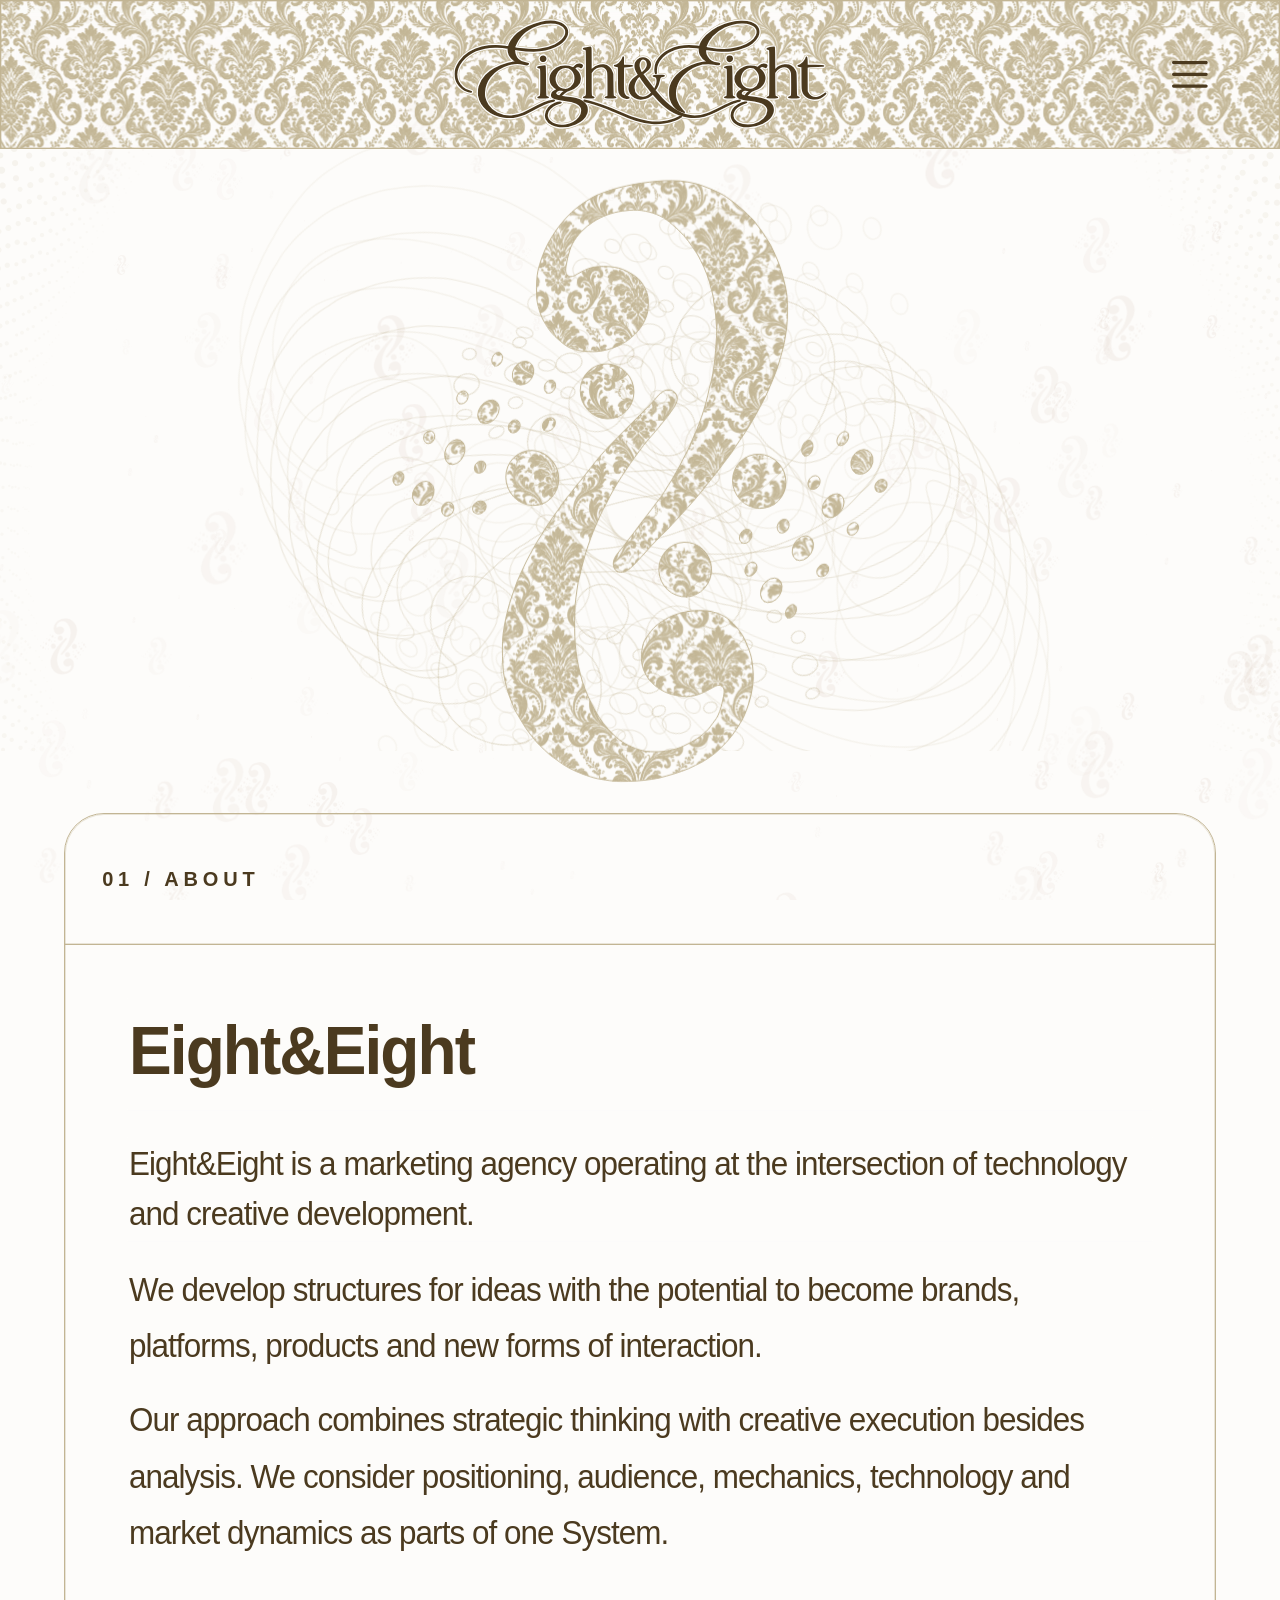
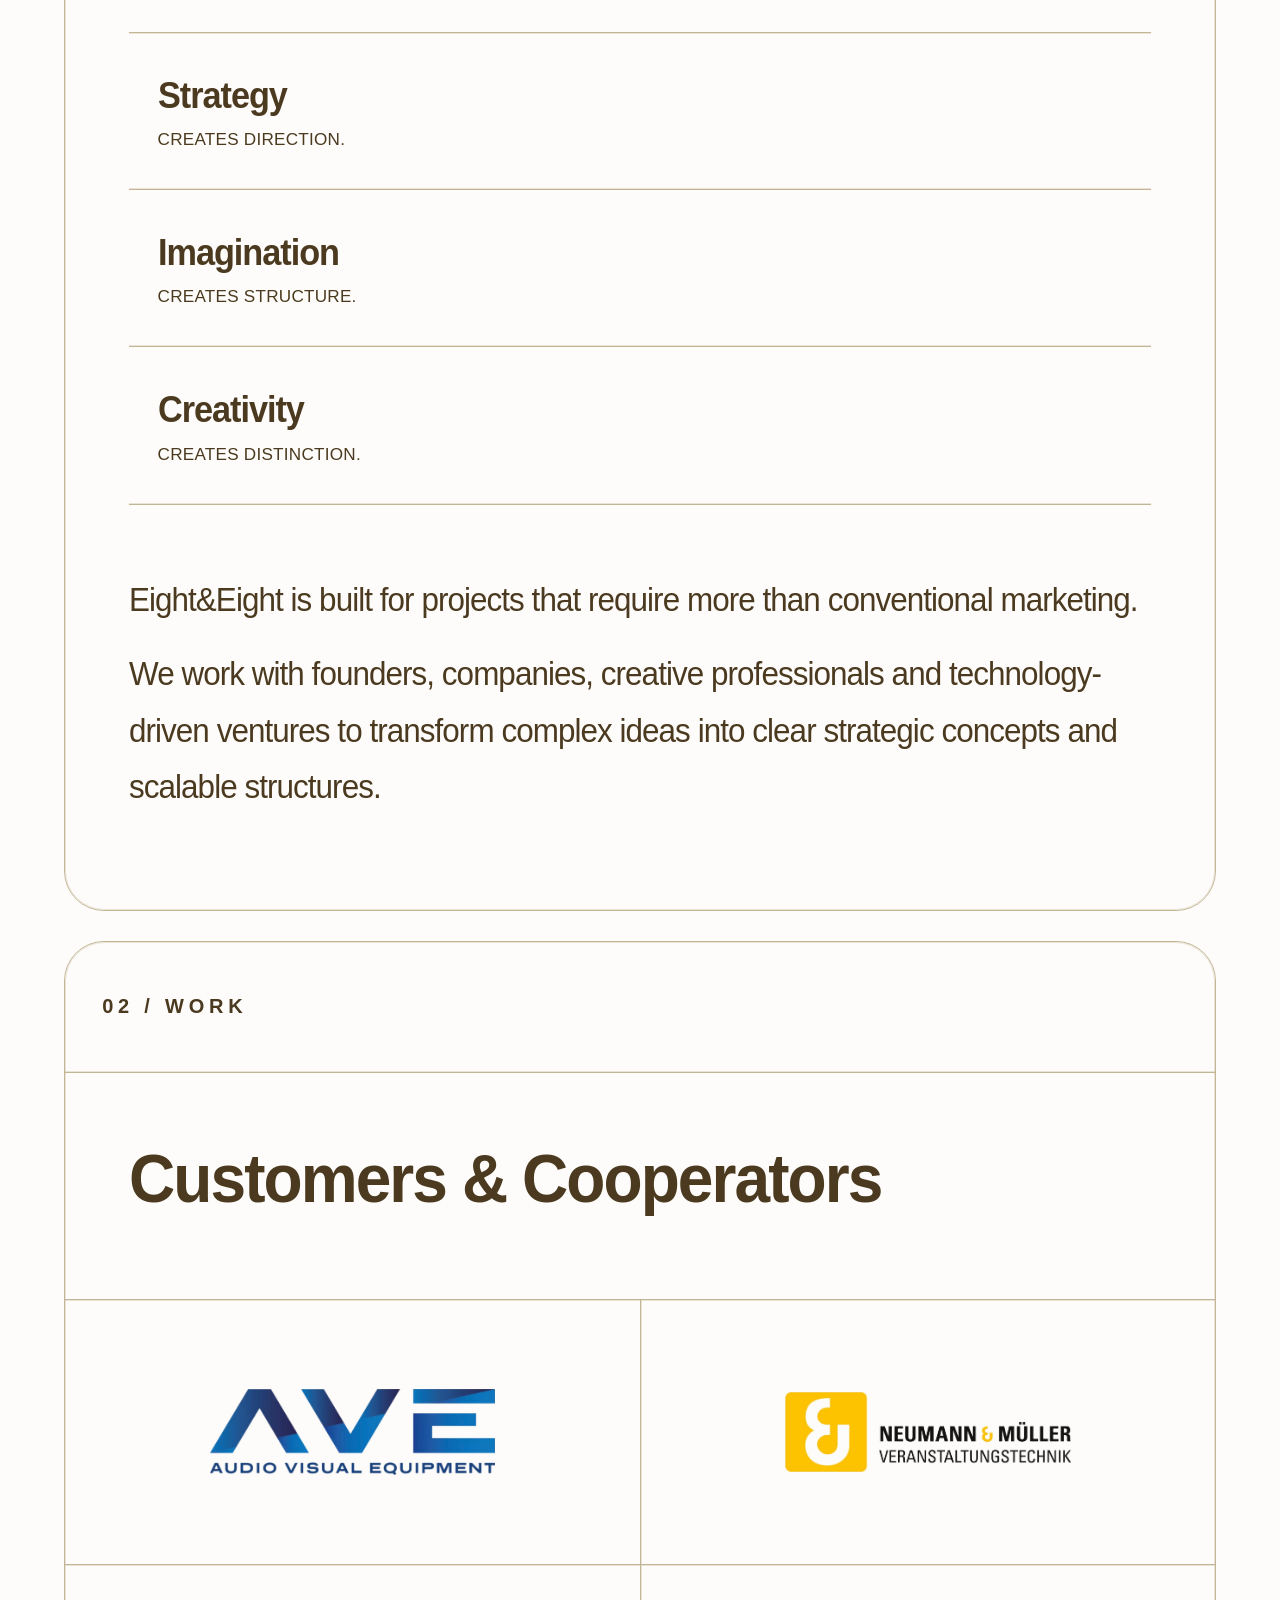
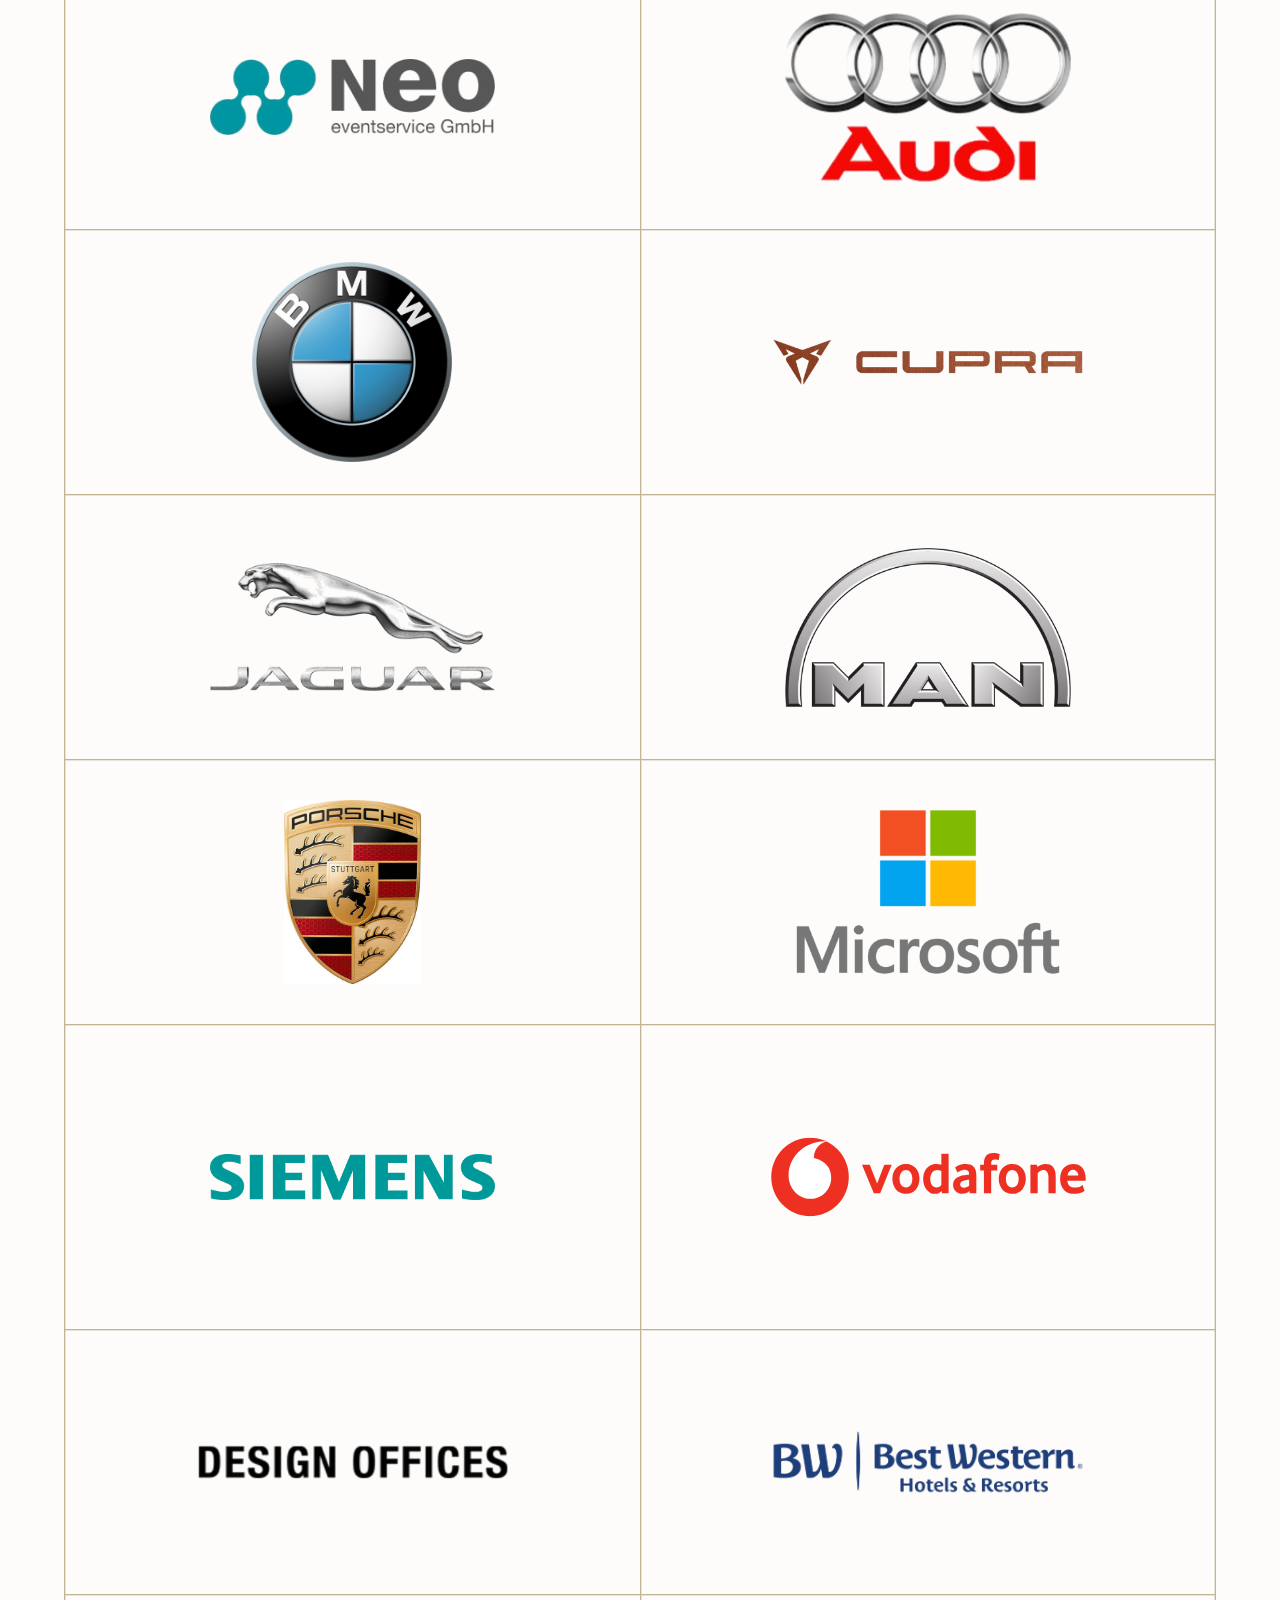
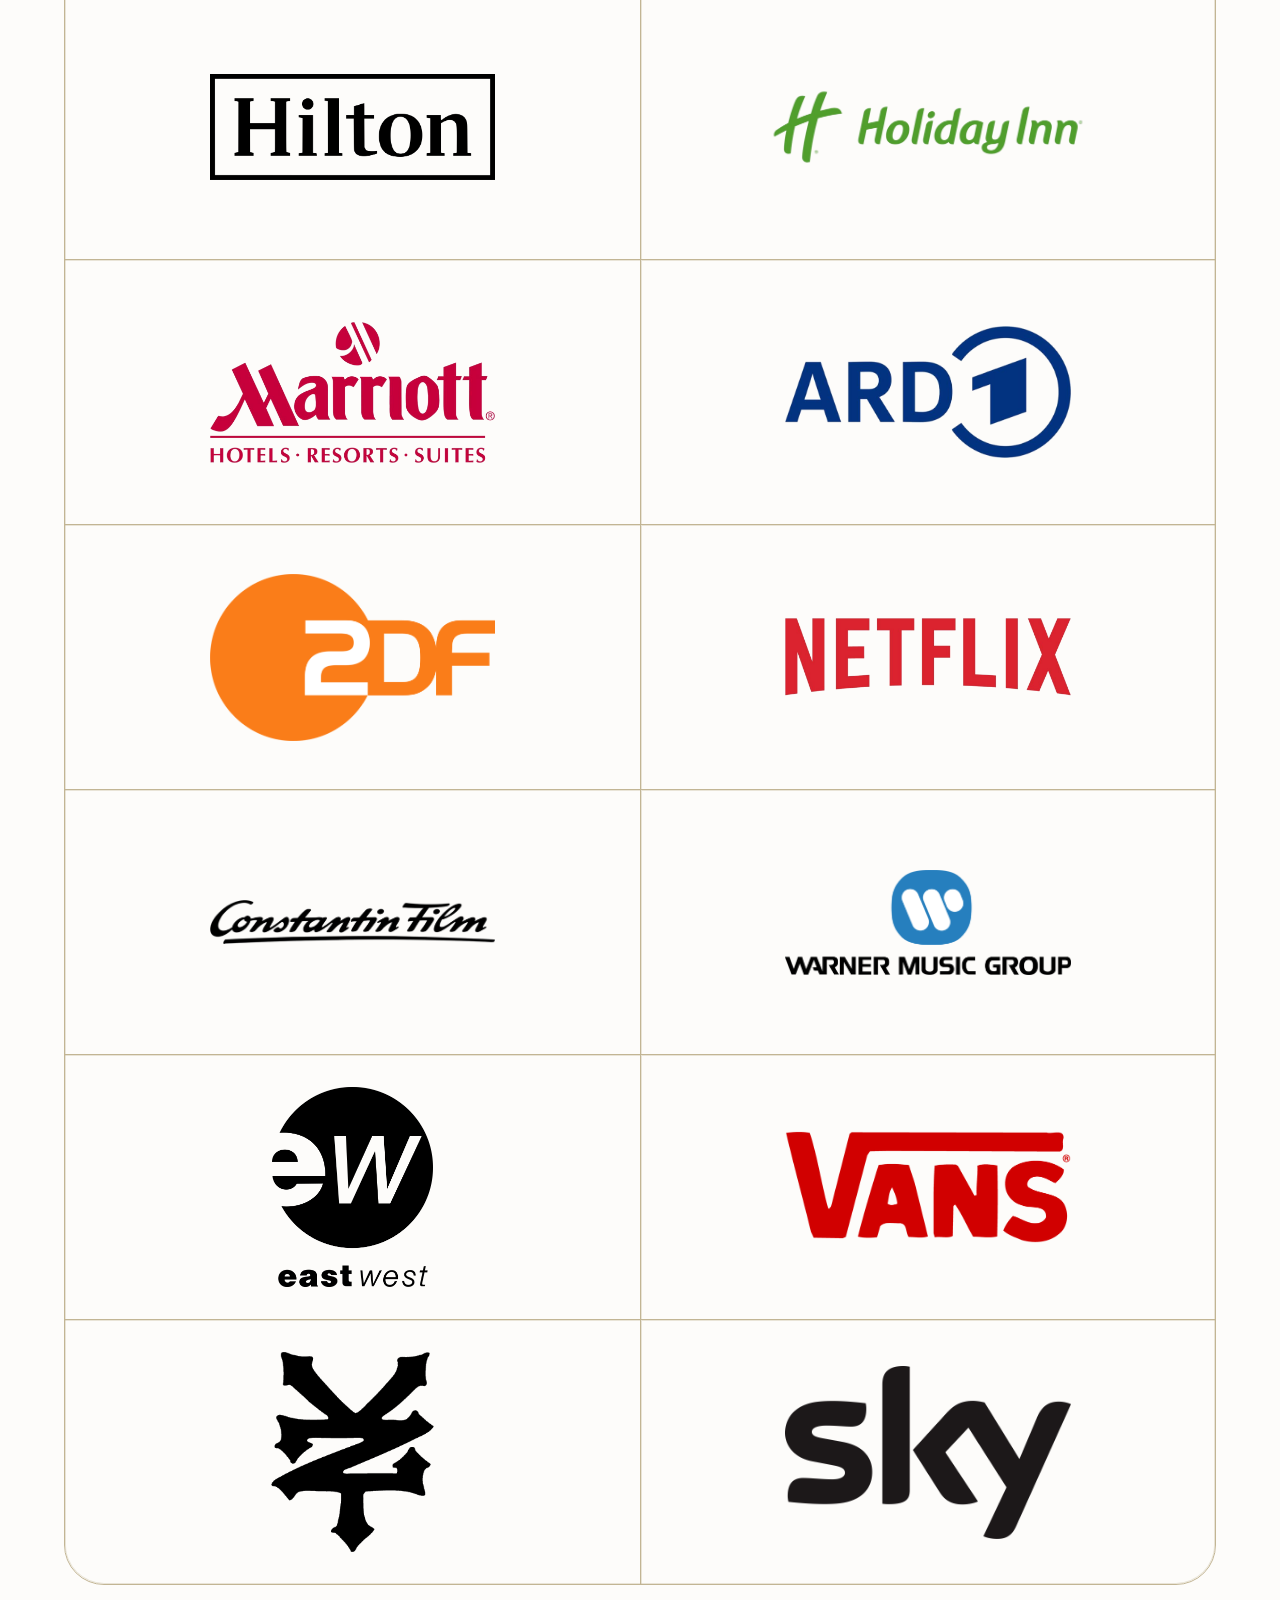
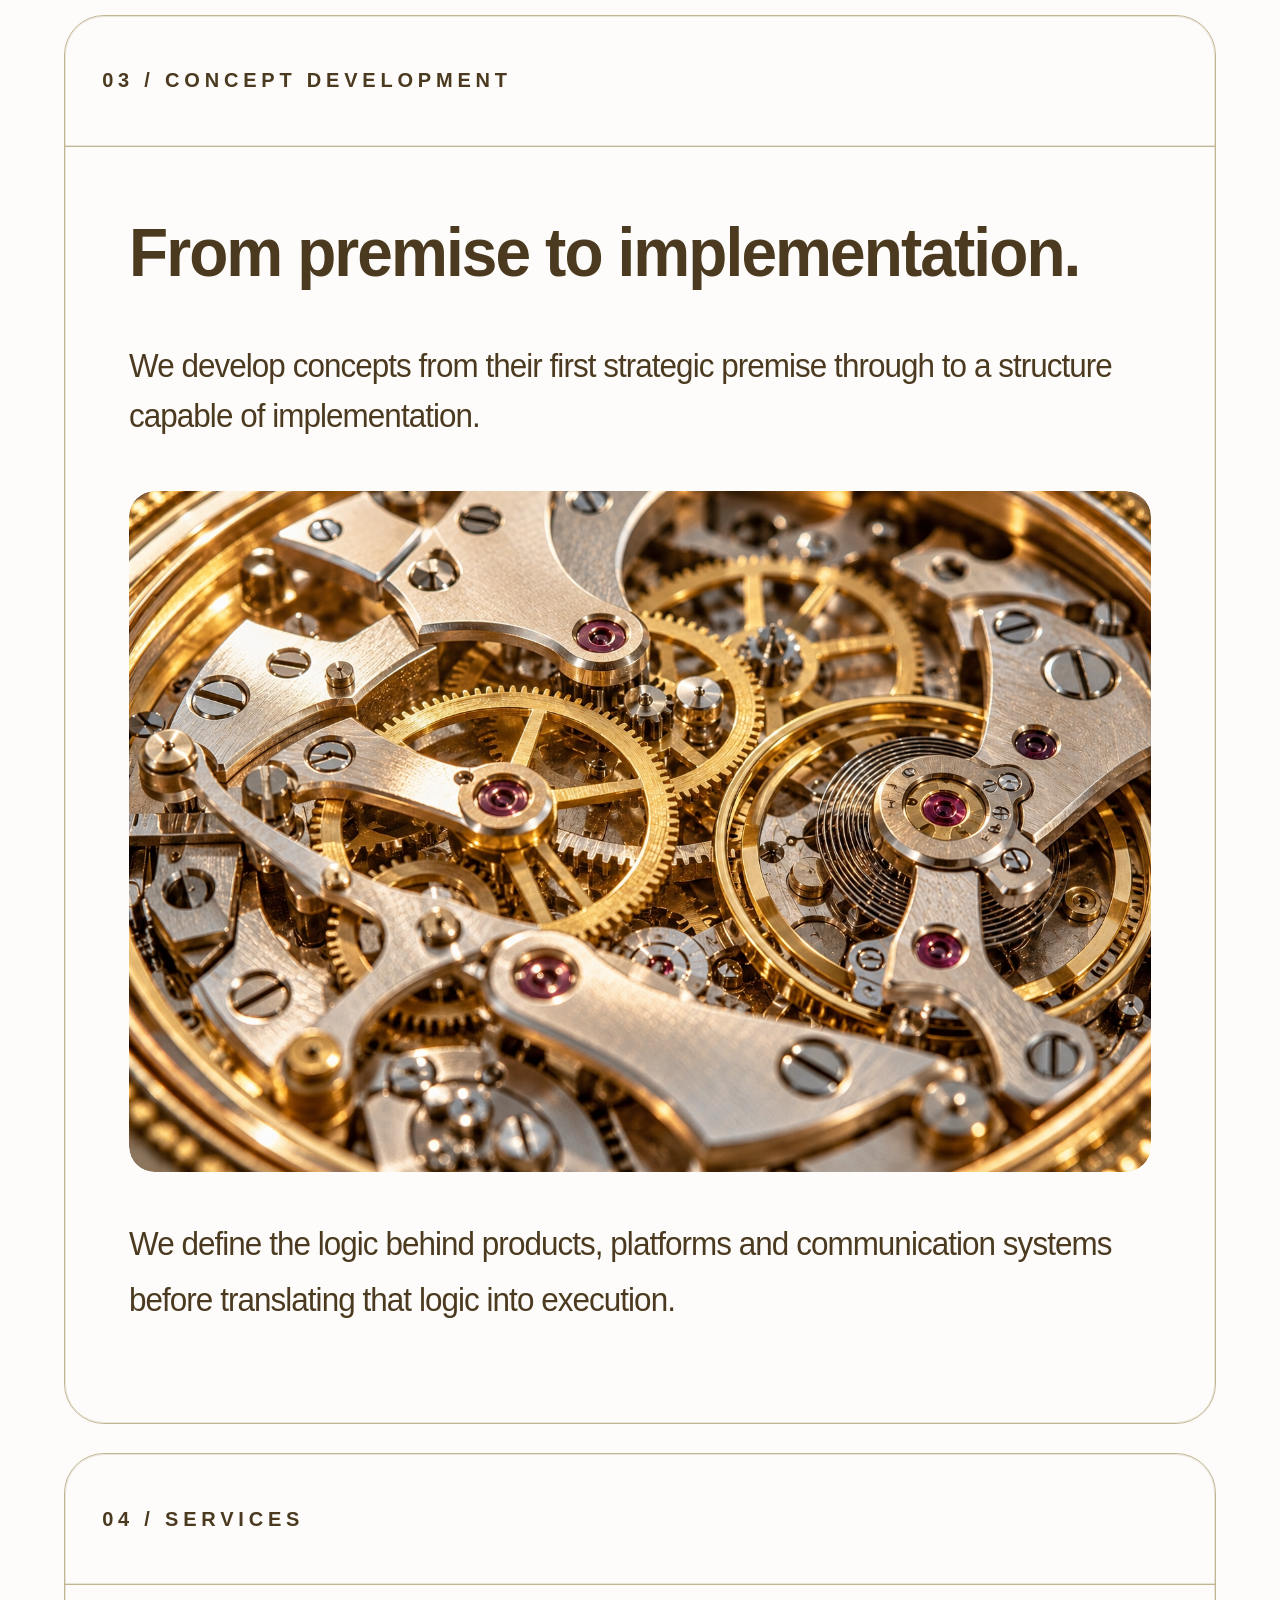
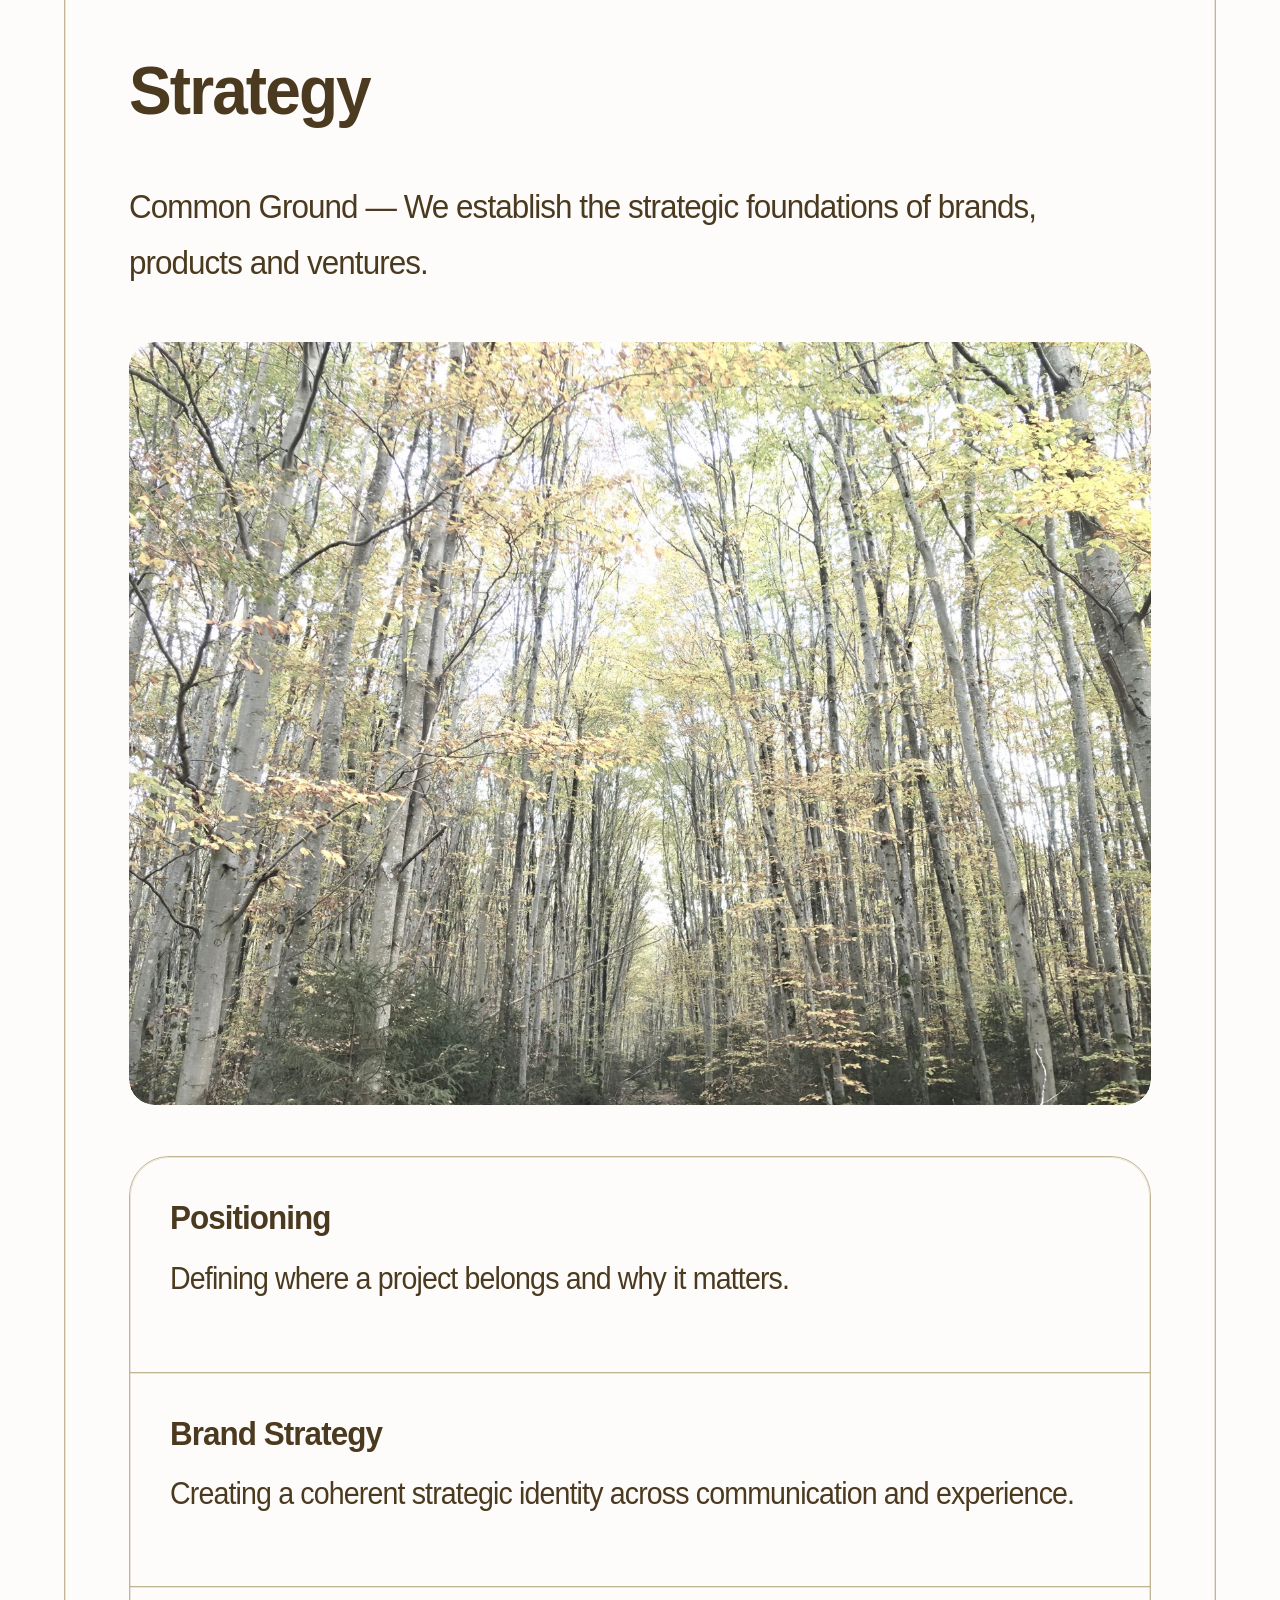
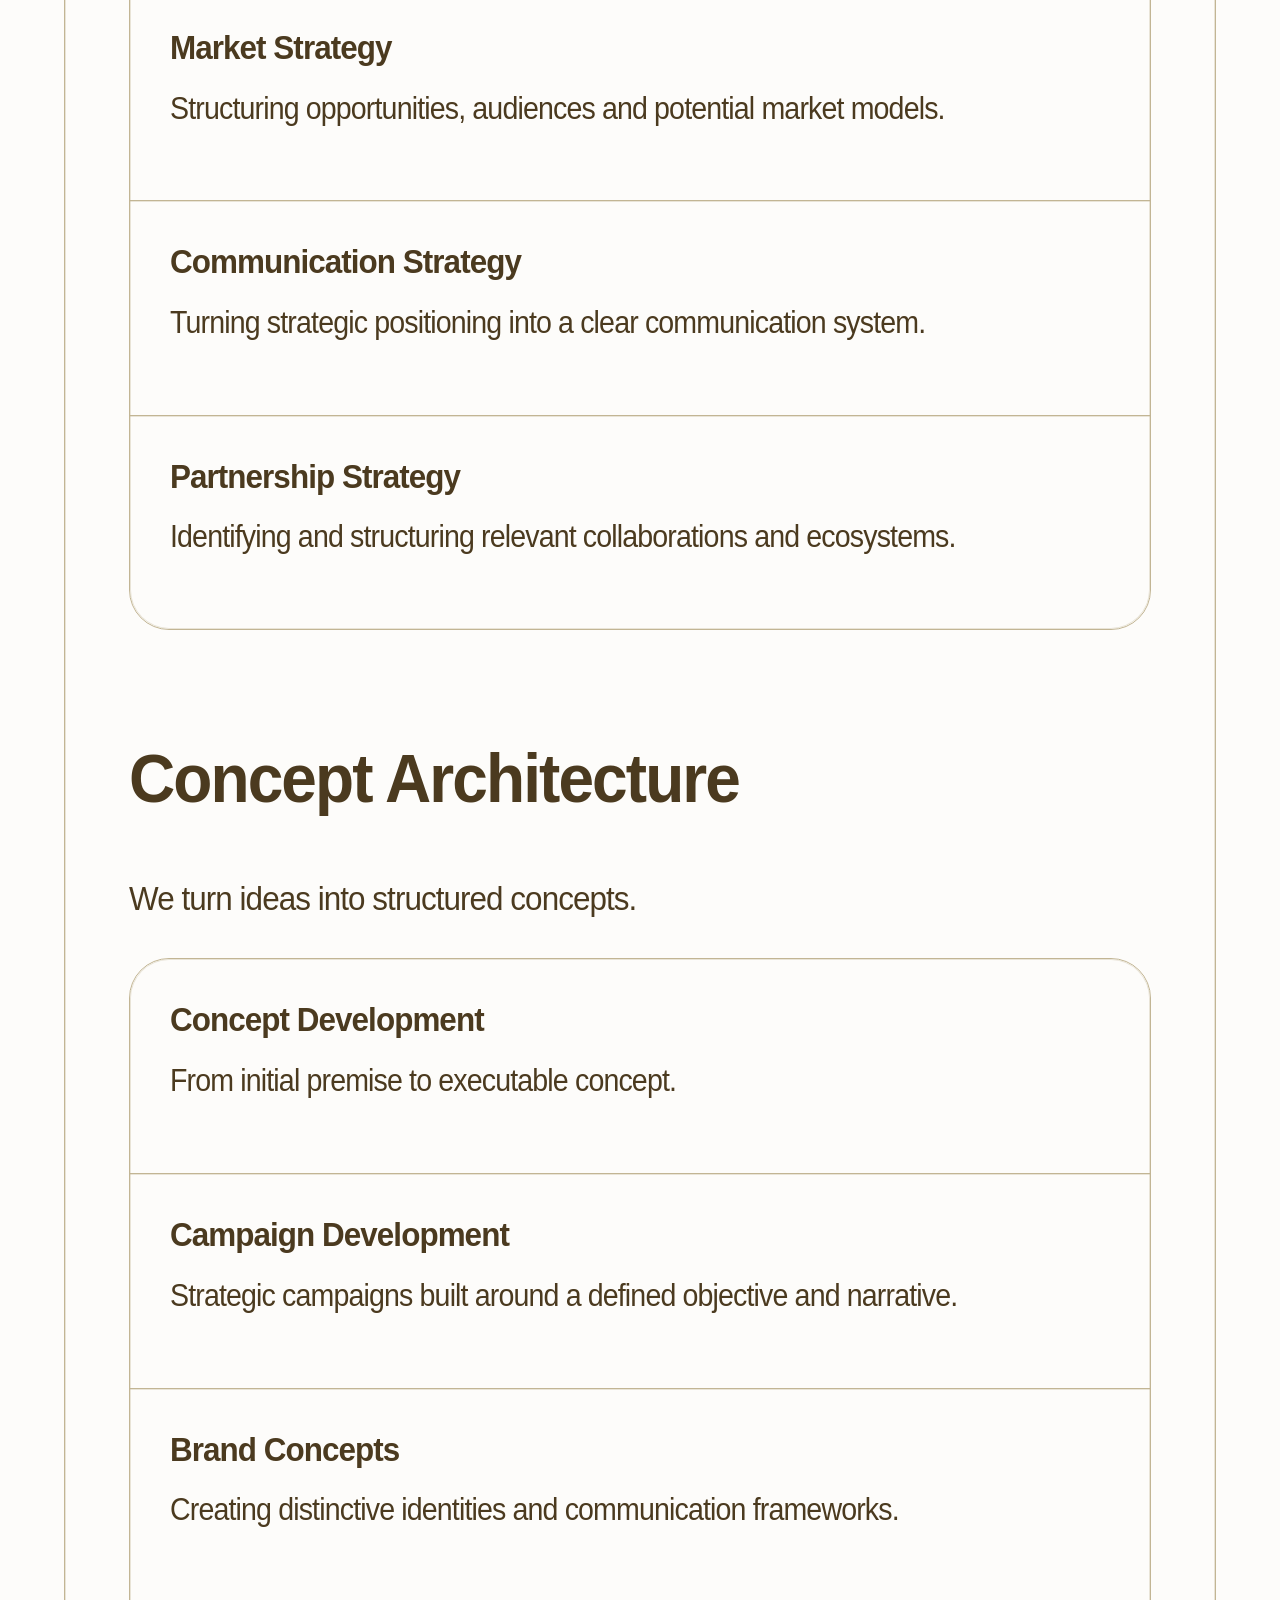
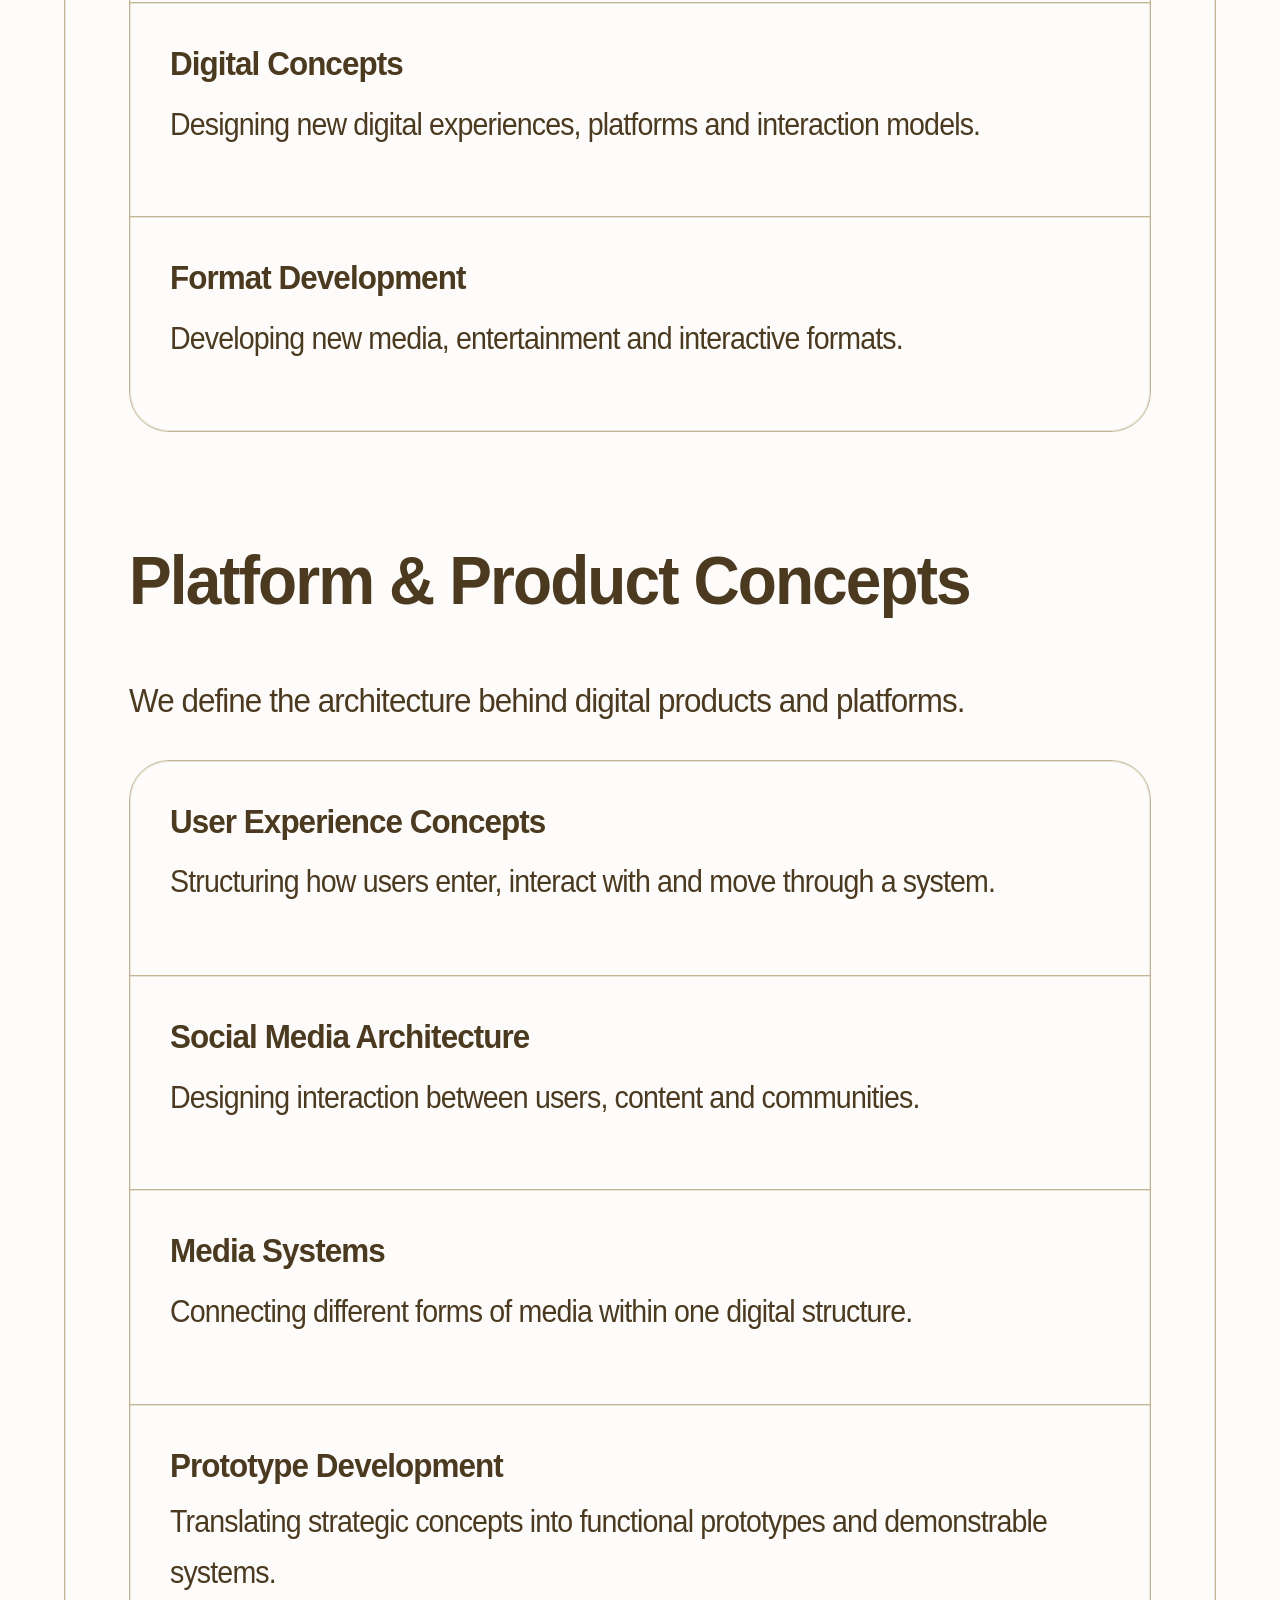
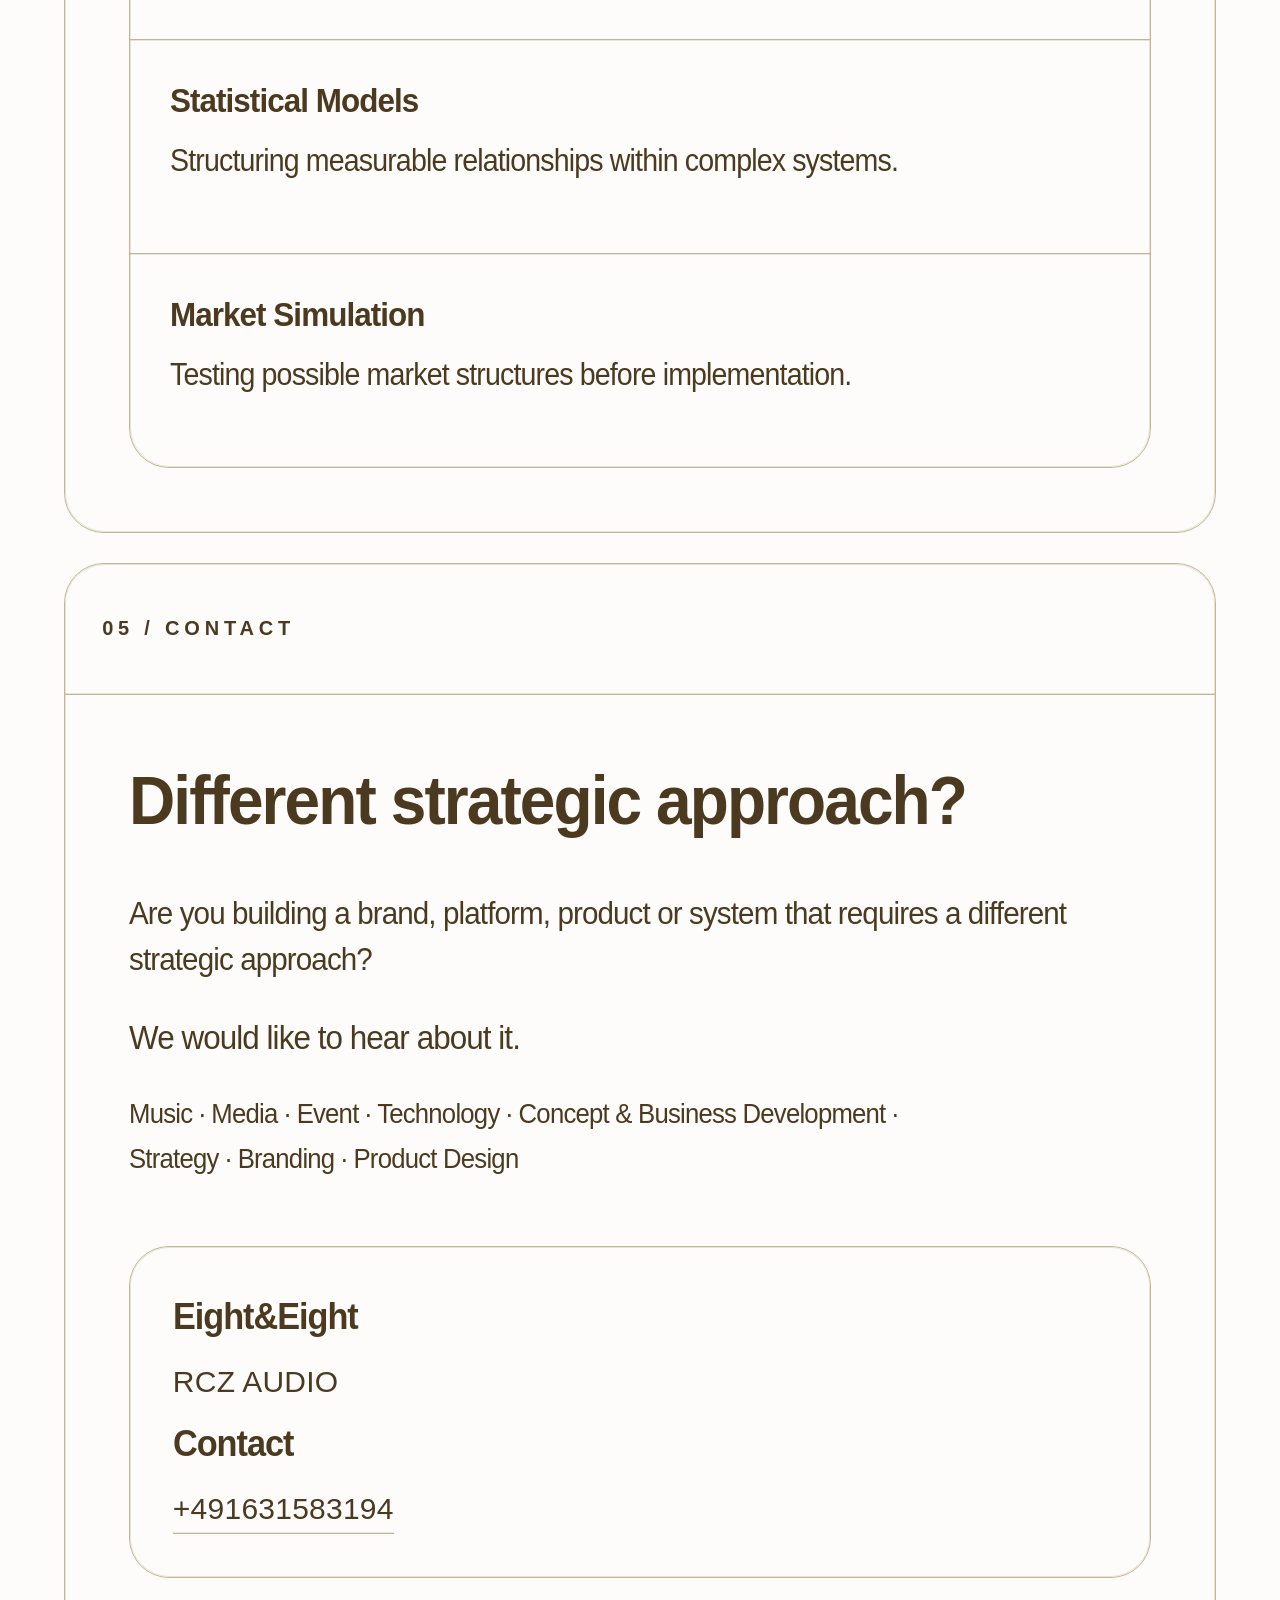
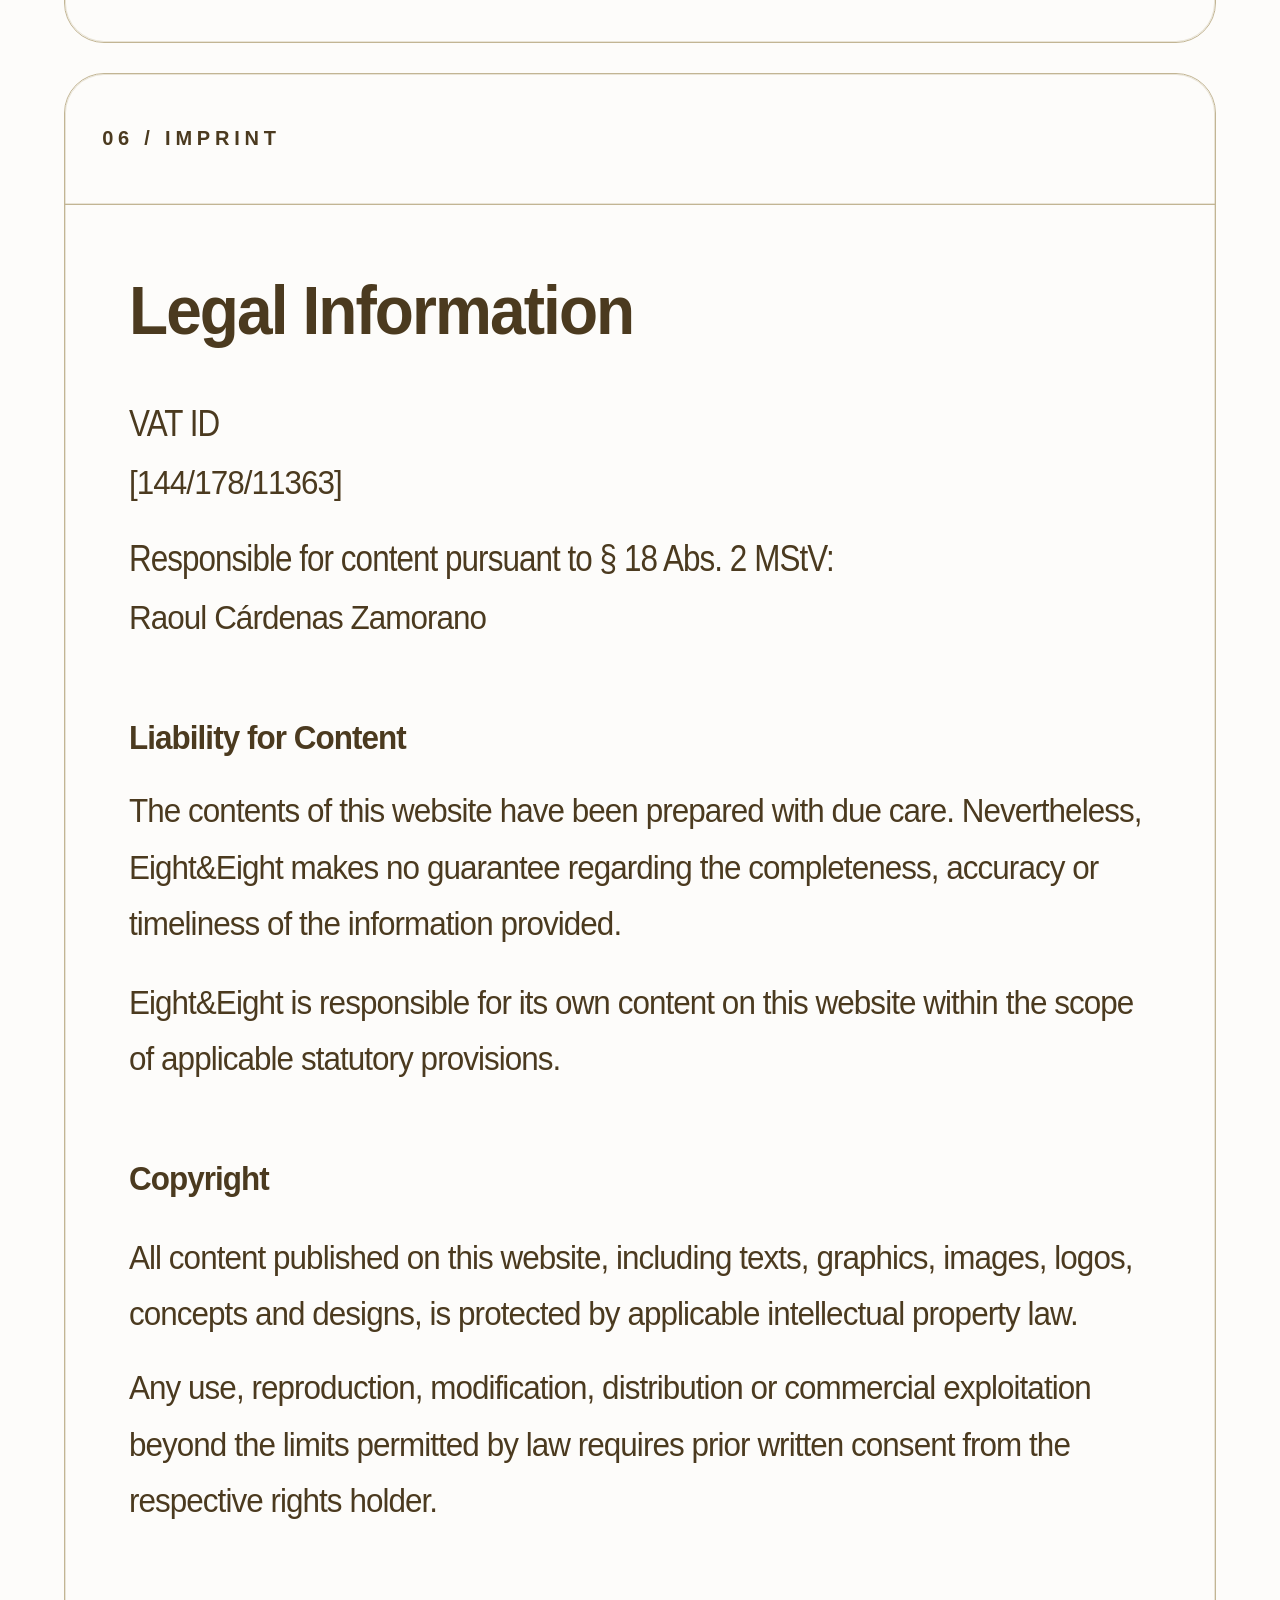
==== commit 778e67c0: "Add files via upload" ====
--- a/index.html
+++ b/index.html
@@ -13,7 +13,7 @@
   <meta name="eight-and-eight-version" content="v20261115-native-type">
   <link rel="stylesheet" href="styles.css?v=20261017-cream-fan-0008s">
   <link rel="stylesheet" href="design-logo-v6.css?v=20261103-desktop-font-all-modes">
-  <link rel="stylesheet" href="gold-light-v72.css?v=20261121-banner-wordmark-contour">
+  <link rel="stylesheet" href="gold-light-v72.css?v=20261123-vector-banner-logo">
   <link rel="stylesheet" href="proportional-layout-v222.css?v=20261122-banner-logo-scale136048896">
 </head>
 <body>
@@ -27,29 +27,11 @@
   <div class="site-shell">
     <header class="topbar">
       <span class="banner-blur" aria-hidden="true"></span>
-      <a class="wordmark" href="#top" aria-label="Eight and Eight home" style="filter: url(#banner-wordmark-contour)">
-        <img class="wordmark-logo" src="eight-and-eight-banner-logo-transparent-v35.png" alt="Eight&amp;Eight" width="1774" height="887" decoding="async" fetchpriority="high">
+      <a class="wordmark" href="#top" aria-label="Eight and Eight home">
+        <img class="wordmark-logo" src="eight-and-eight-banner-logo-vector.svg" alt="Eight&amp;Eight" width="1774" height="887" decoding="async" fetchpriority="high">
       </a>
       <button class="menu-toggle" aria-expanded="false" aria-controls="site-nav" aria-label="Open navigation">
         <svg class="menu-icon" viewBox="0 0 25 18.75" aria-hidden="true" focusable="false">
-          <defs>
-            <filter id="banner-wordmark-contour" x="-10%" y="-20%" width="120%" height="140%" color-interpolation-filters="sRGB">
-              <feMorphology in="SourceAlpha" operator="dilate" radius="0.6" result="bold-alpha"/>
-              <feFlood flood-color="var(--banner-logo-metal, #4b3a1f)" result="bold-ink"/>
-              <feComposite in="bold-ink" in2="bold-alpha" operator="in" result="bold-logo"/>
-              <feMorphology in="bold-alpha" operator="dilate" radius="1.35" result="outer-contour"/>
-              <feFlood flood-color="var(--metallic-gold, #c2b594)" result="contour-gold"/>
-              <feComposite in="contour-gold" in2="outer-contour" operator="in" result="gold-edge"/>
-              <feMorphology in="bold-alpha" operator="dilate" radius="1" result="inner-contour"/>
-              <feFlood flood-color="var(--page-cream, #fdfcfa)" result="contour-cream"/>
-              <feComposite in="contour-cream" in2="inner-contour" operator="in" result="cream-edge"/>
-              <feMerge>
-                <feMergeNode in="gold-edge"/>
-                <feMergeNode in="cream-edge"/>
-                <feMergeNode in="bold-logo"/>
-              </feMerge>
-            </filter>
-          </defs>
           <path d="M1.125 1.125H23.875 M1.125 9.375H23.875 M1.125 17.625H23.875"
             fill="none" stroke="currentColor" stroke-width="2.25" stroke-linecap="round"/>
         </svg>
--- a/gold-light-v72.css
+++ b/gold-light-v72.css
@@ -94,22 +94,10 @@
 }
 
 .wordmark-logo.gold-light-target {
-  /* Retain layout; the mask below paints the exact black-gold silhouette. */
-  visibility: hidden;
+  /* The SVG paints the wordmark and its contours directly as vector paths. */
+  visibility: visible;
   filter: none;
   transition: none !important;
-}
-
-.topbar .wordmark.gold-light-target::before {
-  content: "";
-  position: absolute;
-  inset: 0;
-  z-index: 3;
-  pointer-events: none;
-  background: var(--banner-logo-metal);
-  opacity: 1;
-  -webkit-mask: url("eight-and-eight-banner-logo-transparent-v35.png") center / contain no-repeat;
-  mask: url("eight-and-eight-banner-logo-transparent-v35.png") center / contain no-repeat;
 }
 
 /* Recolour only the ornament; the banner paper is fully transparent.
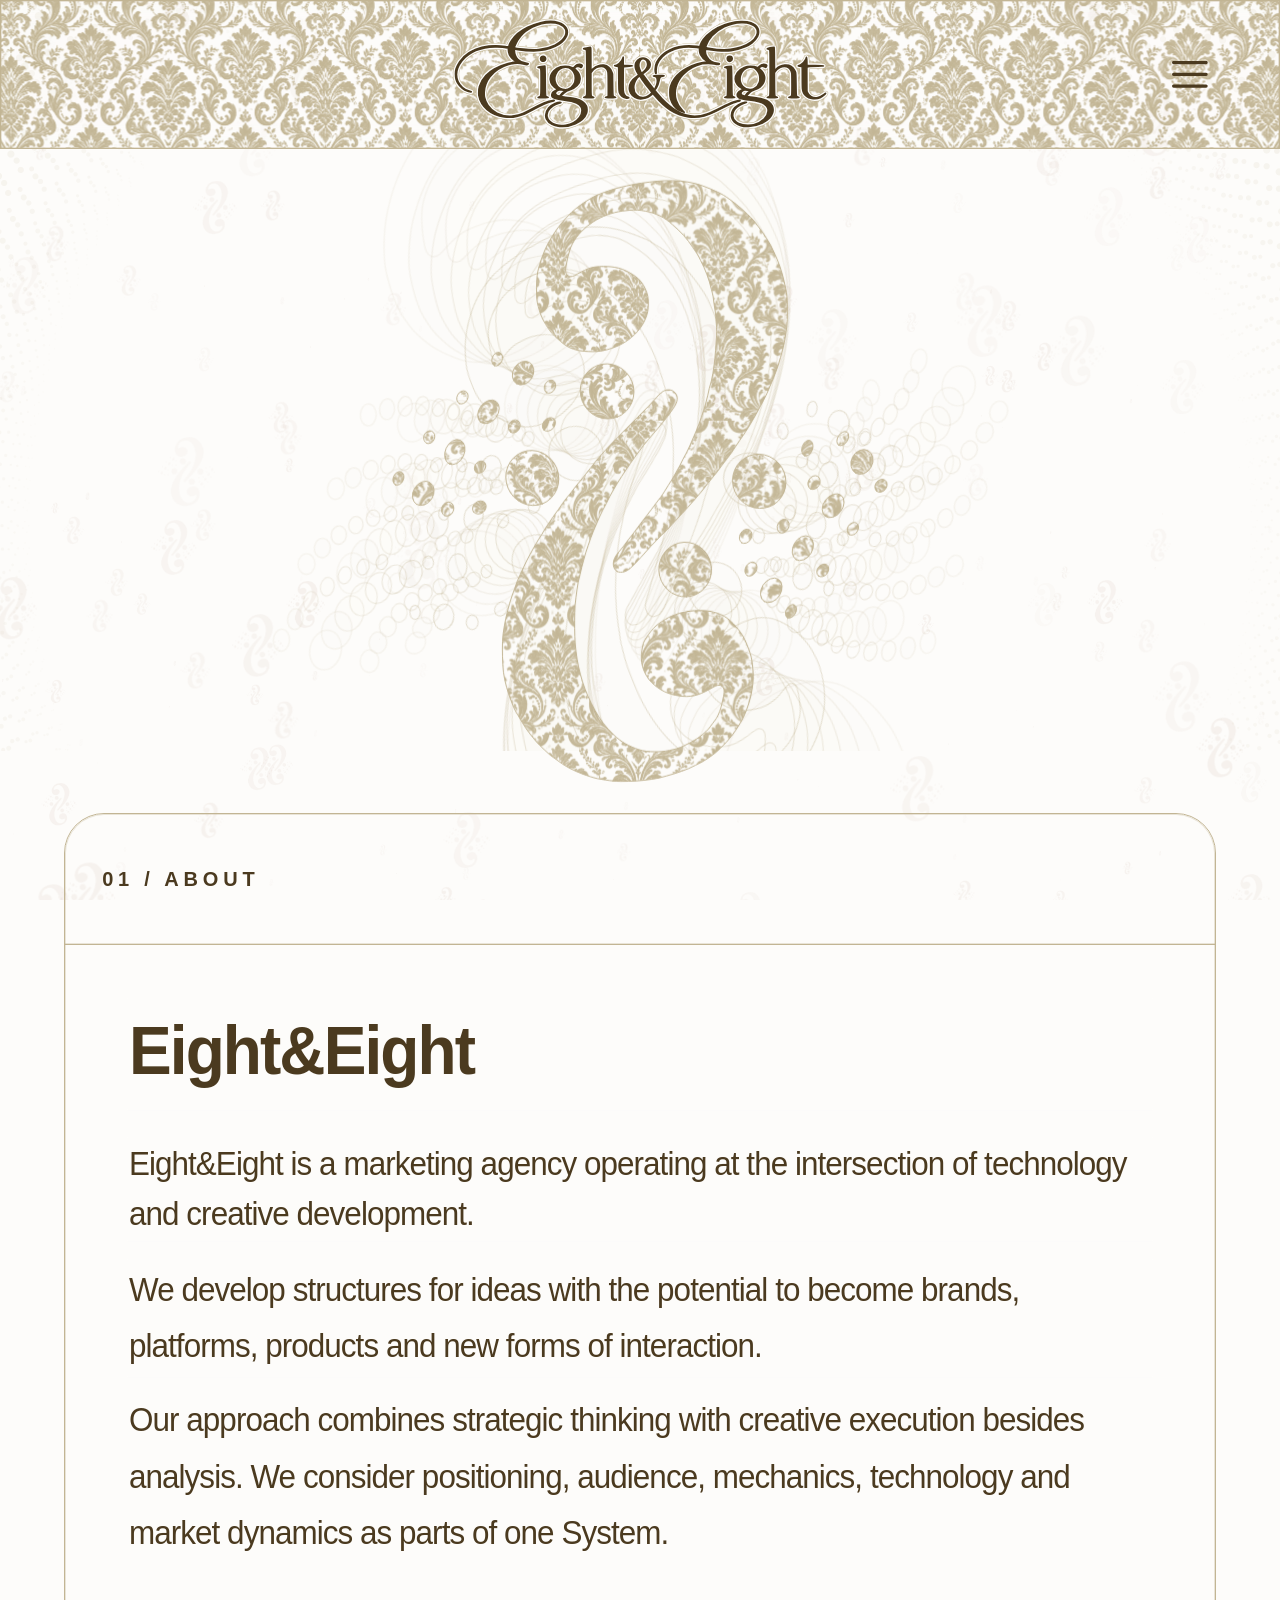
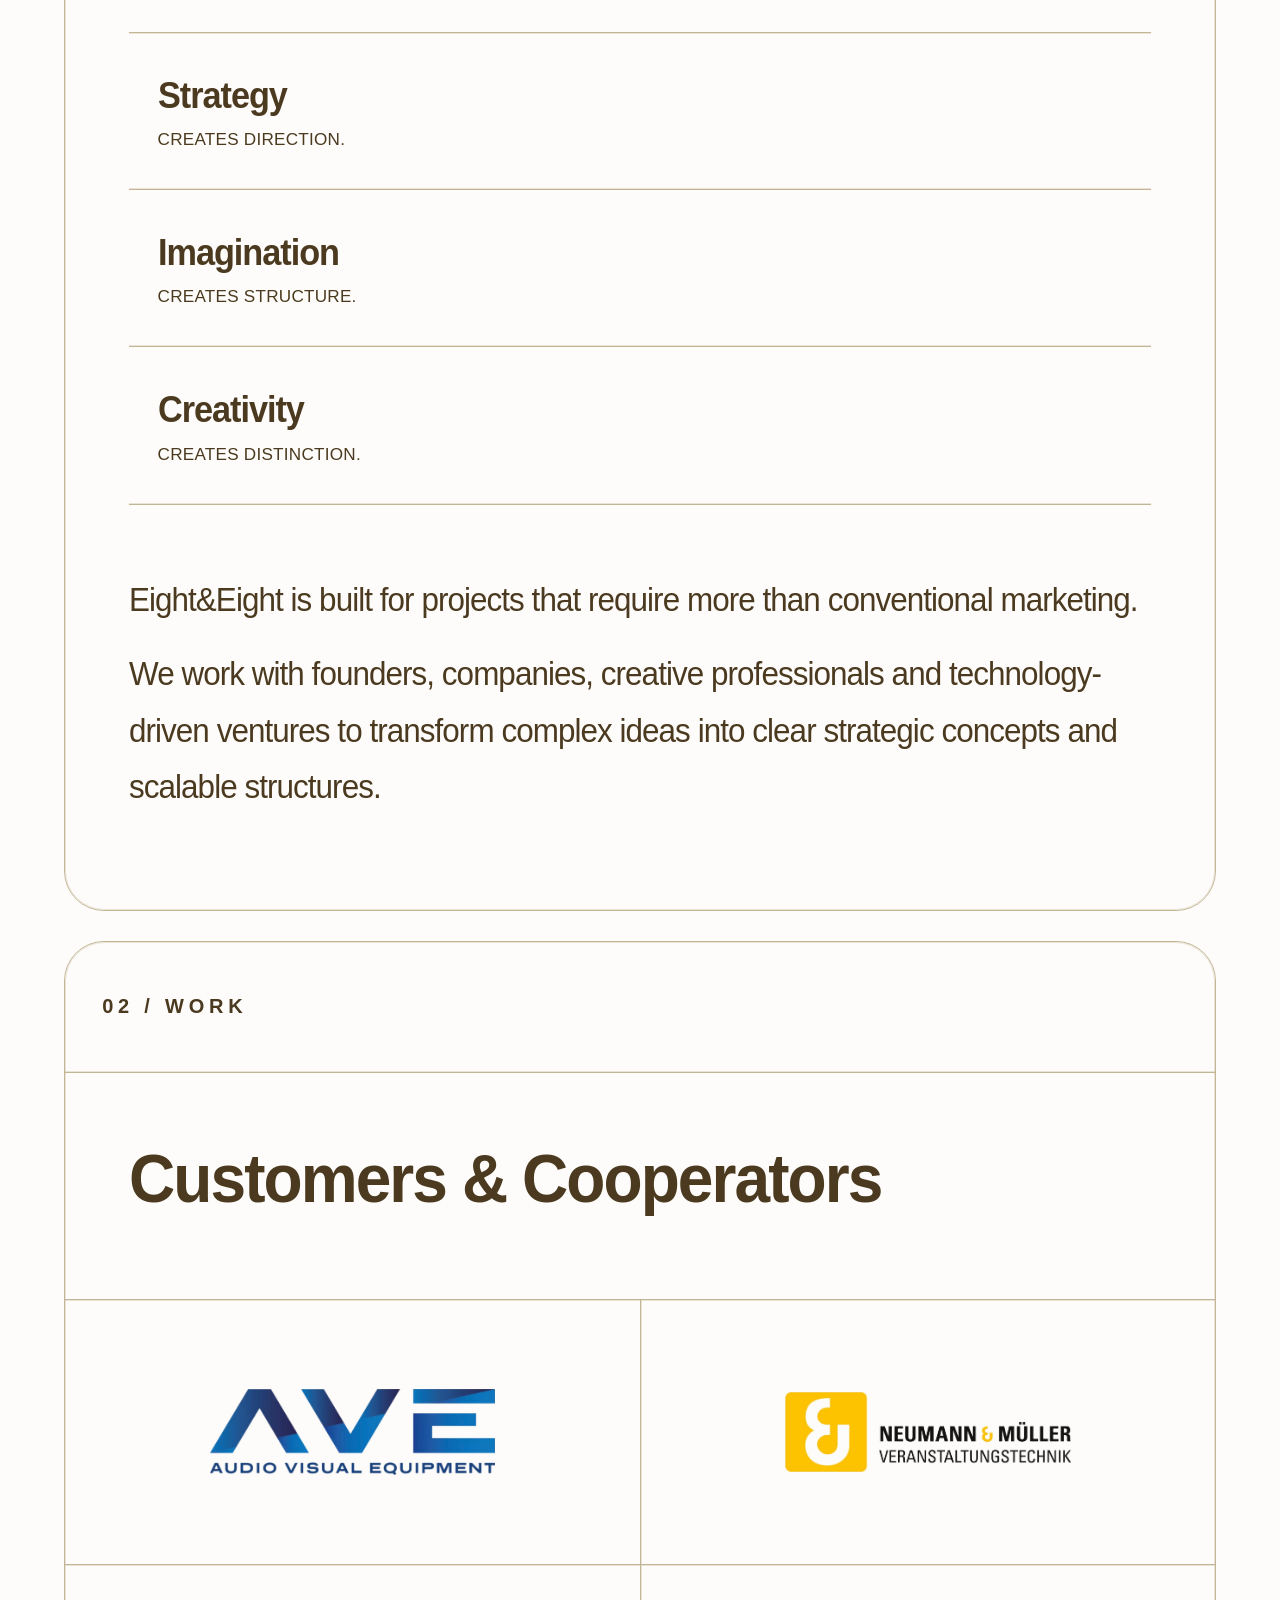
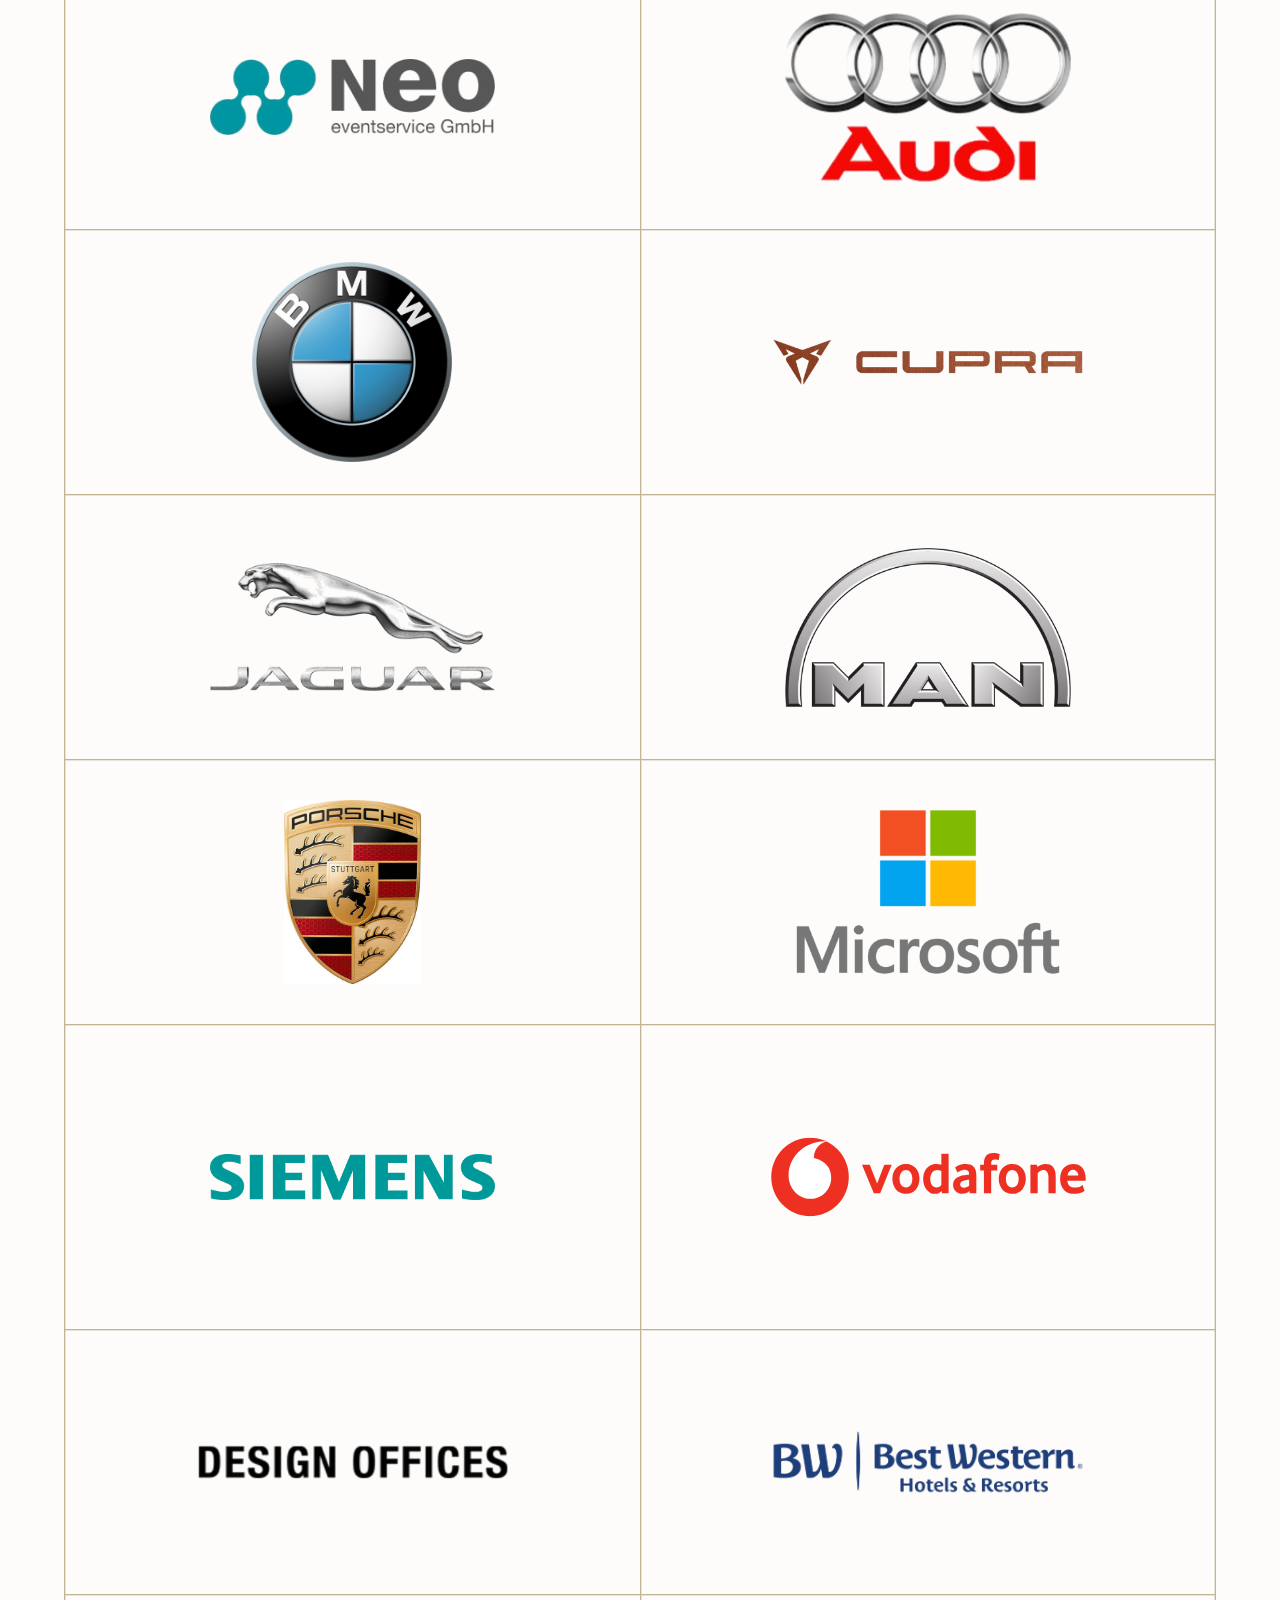
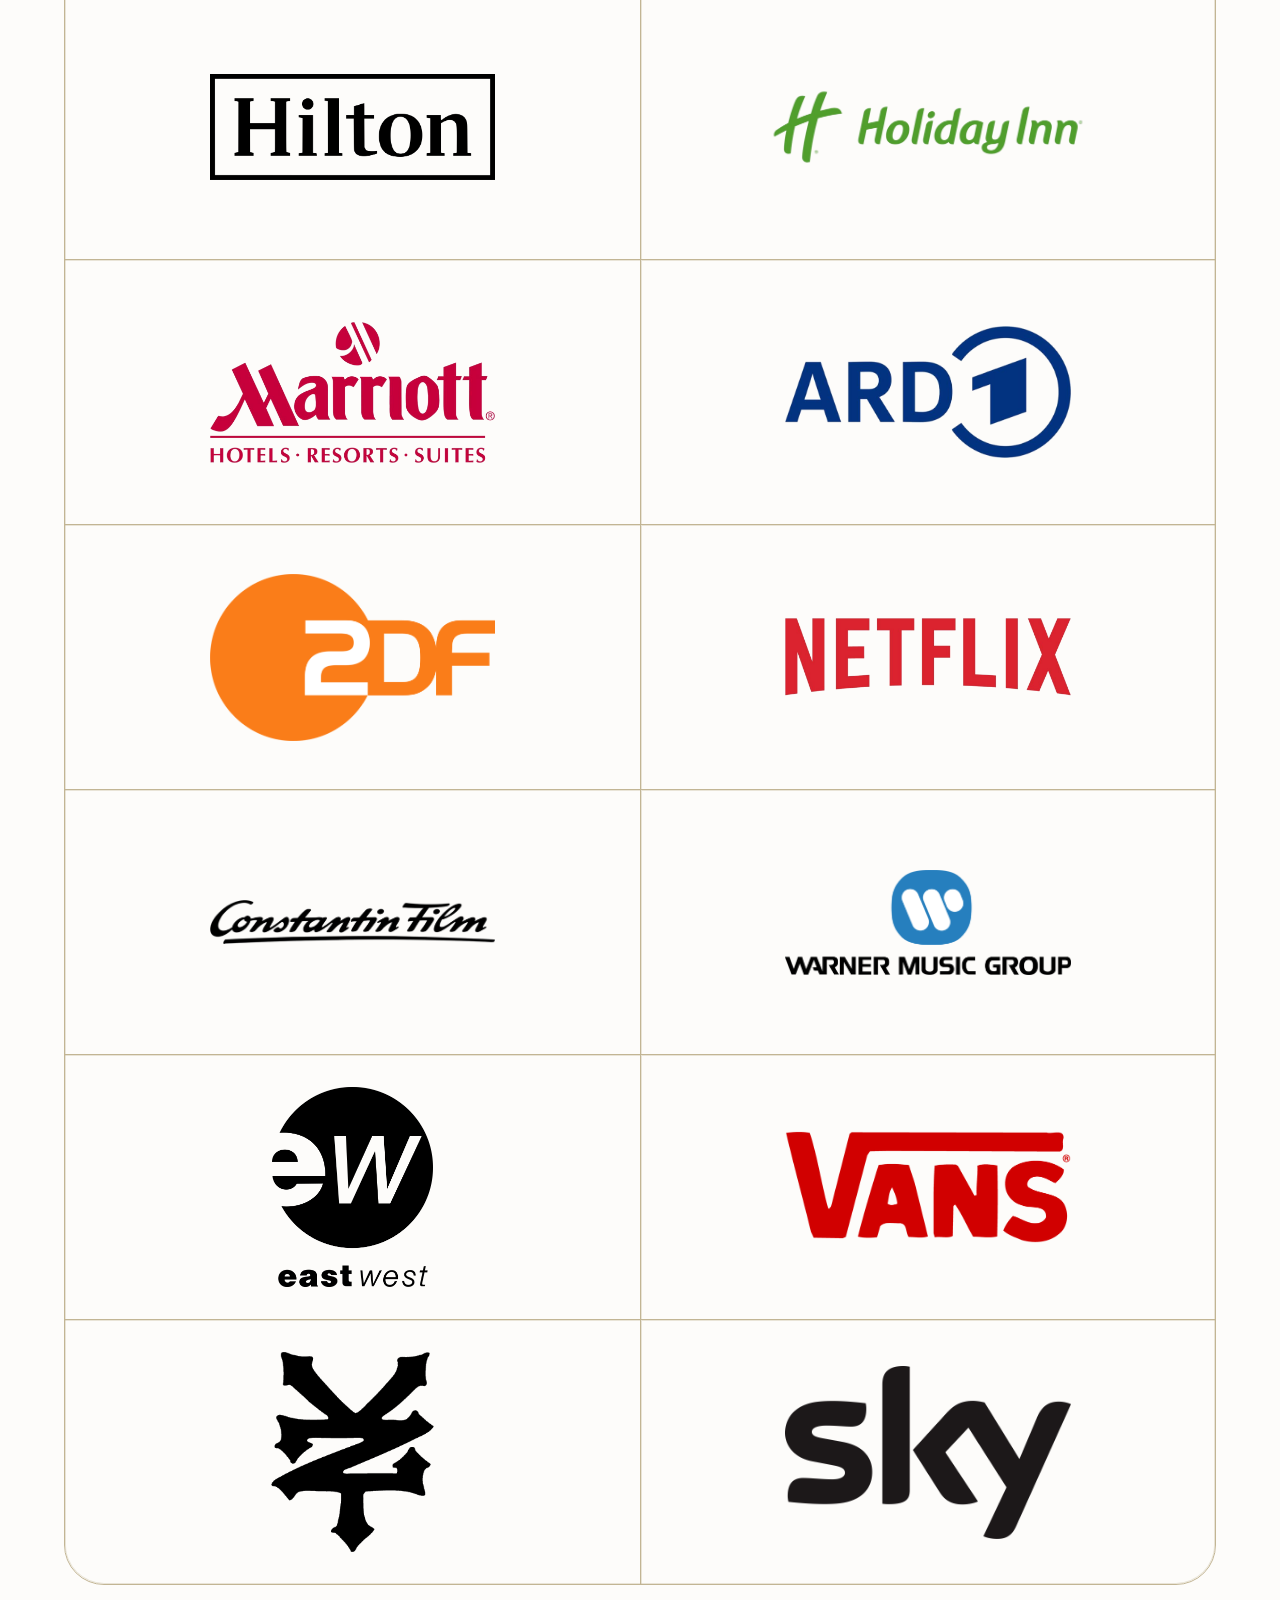
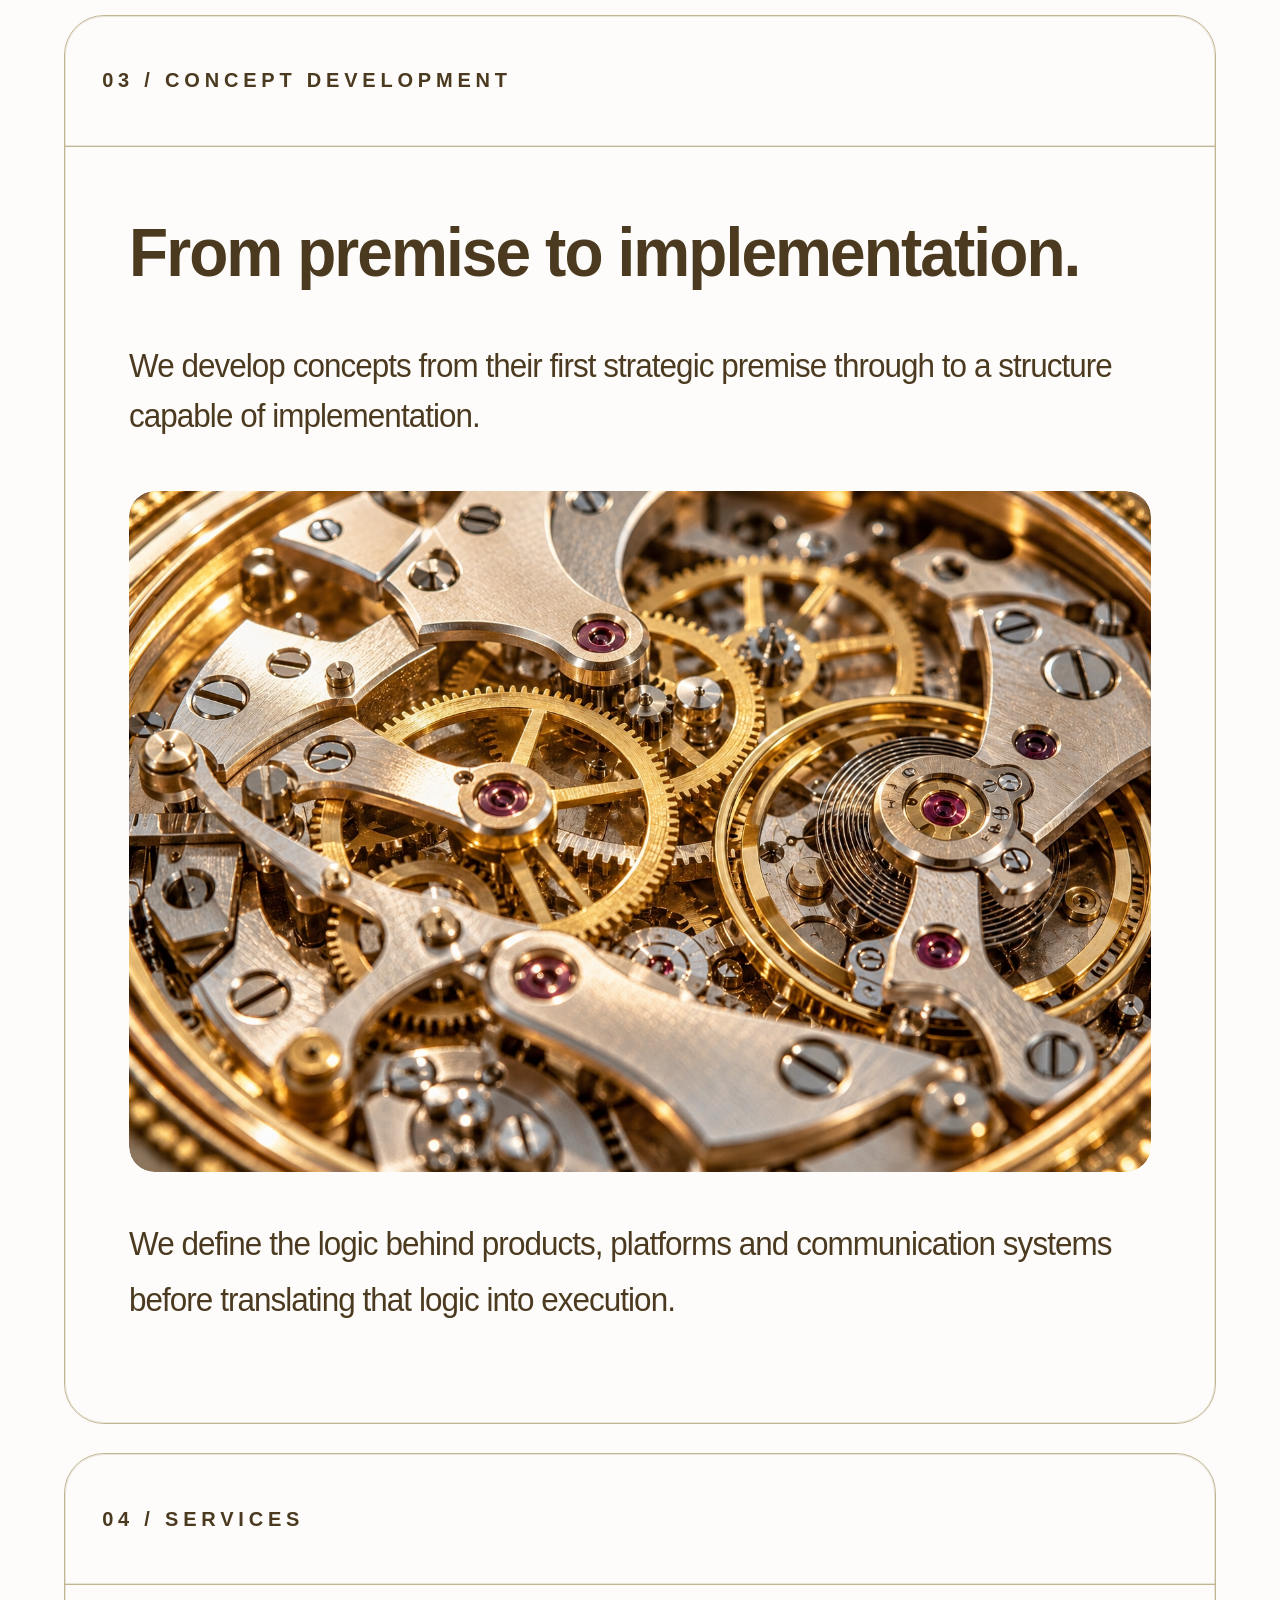
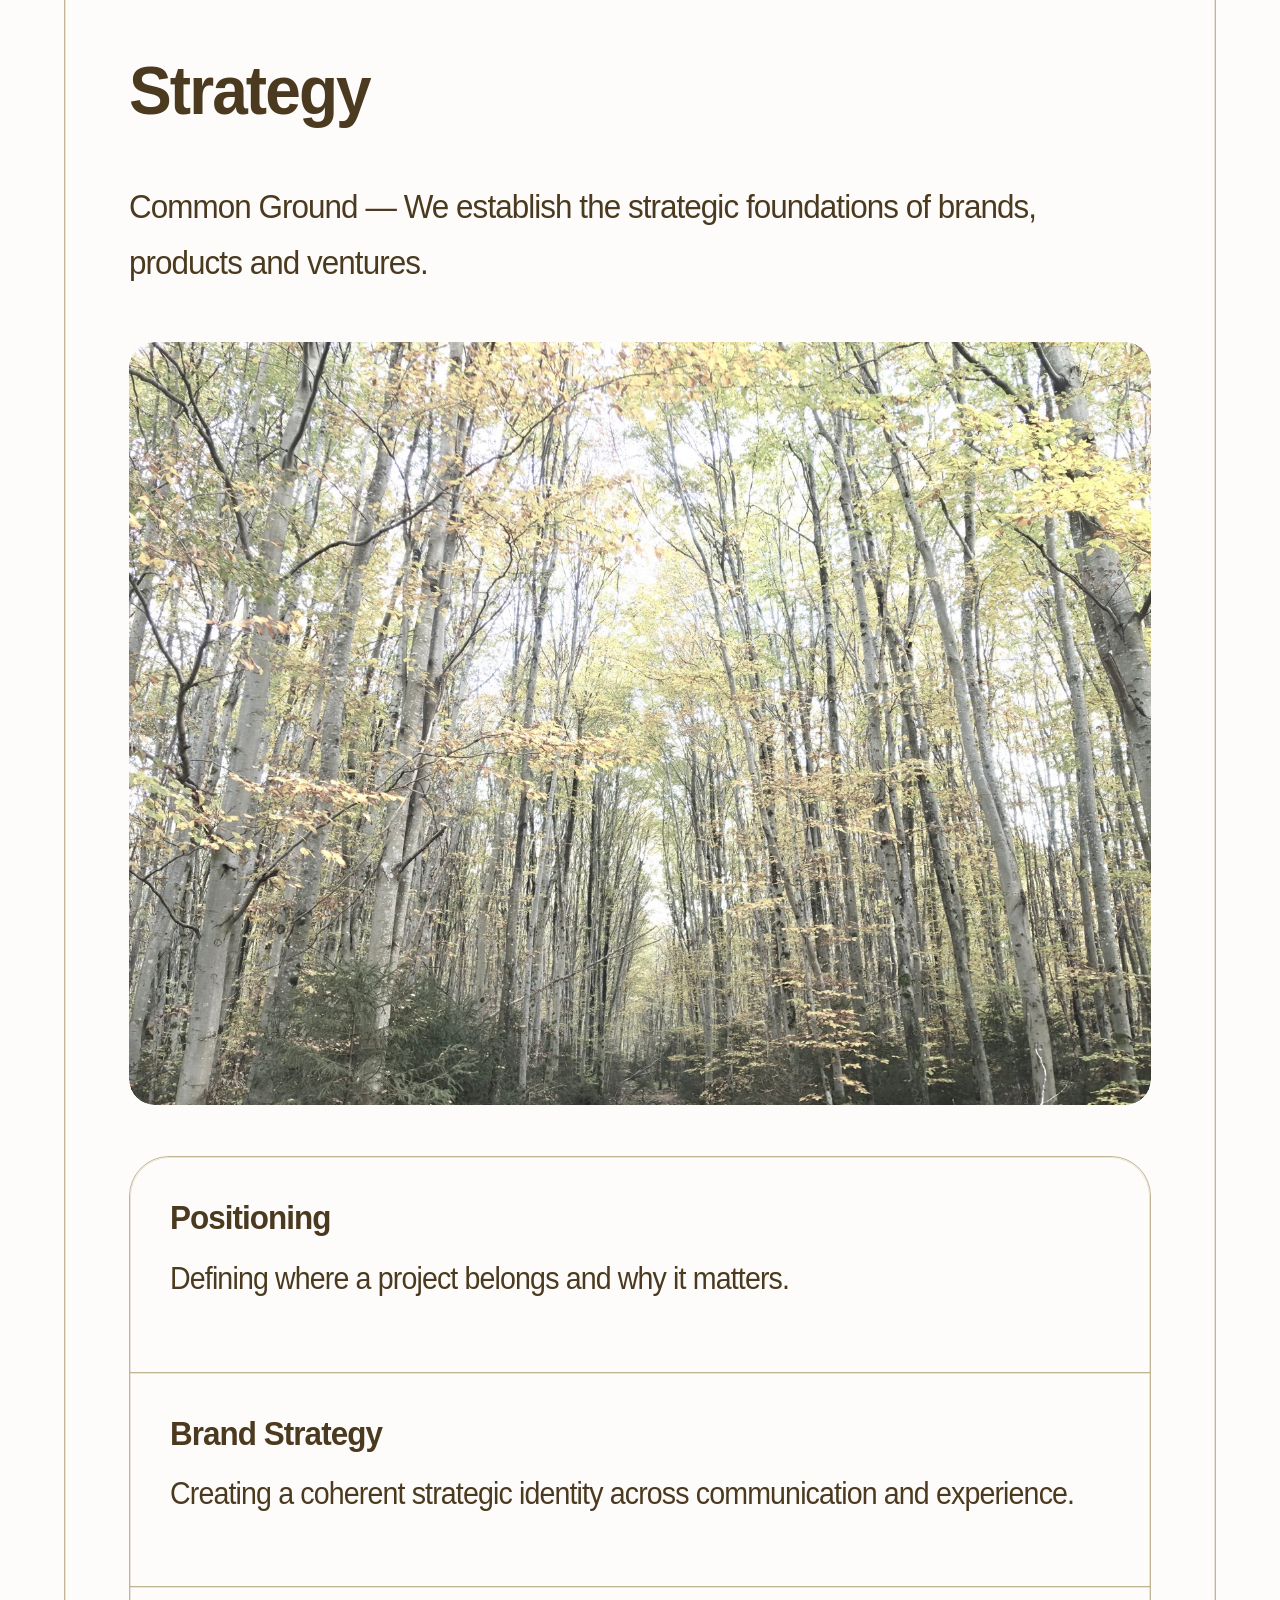
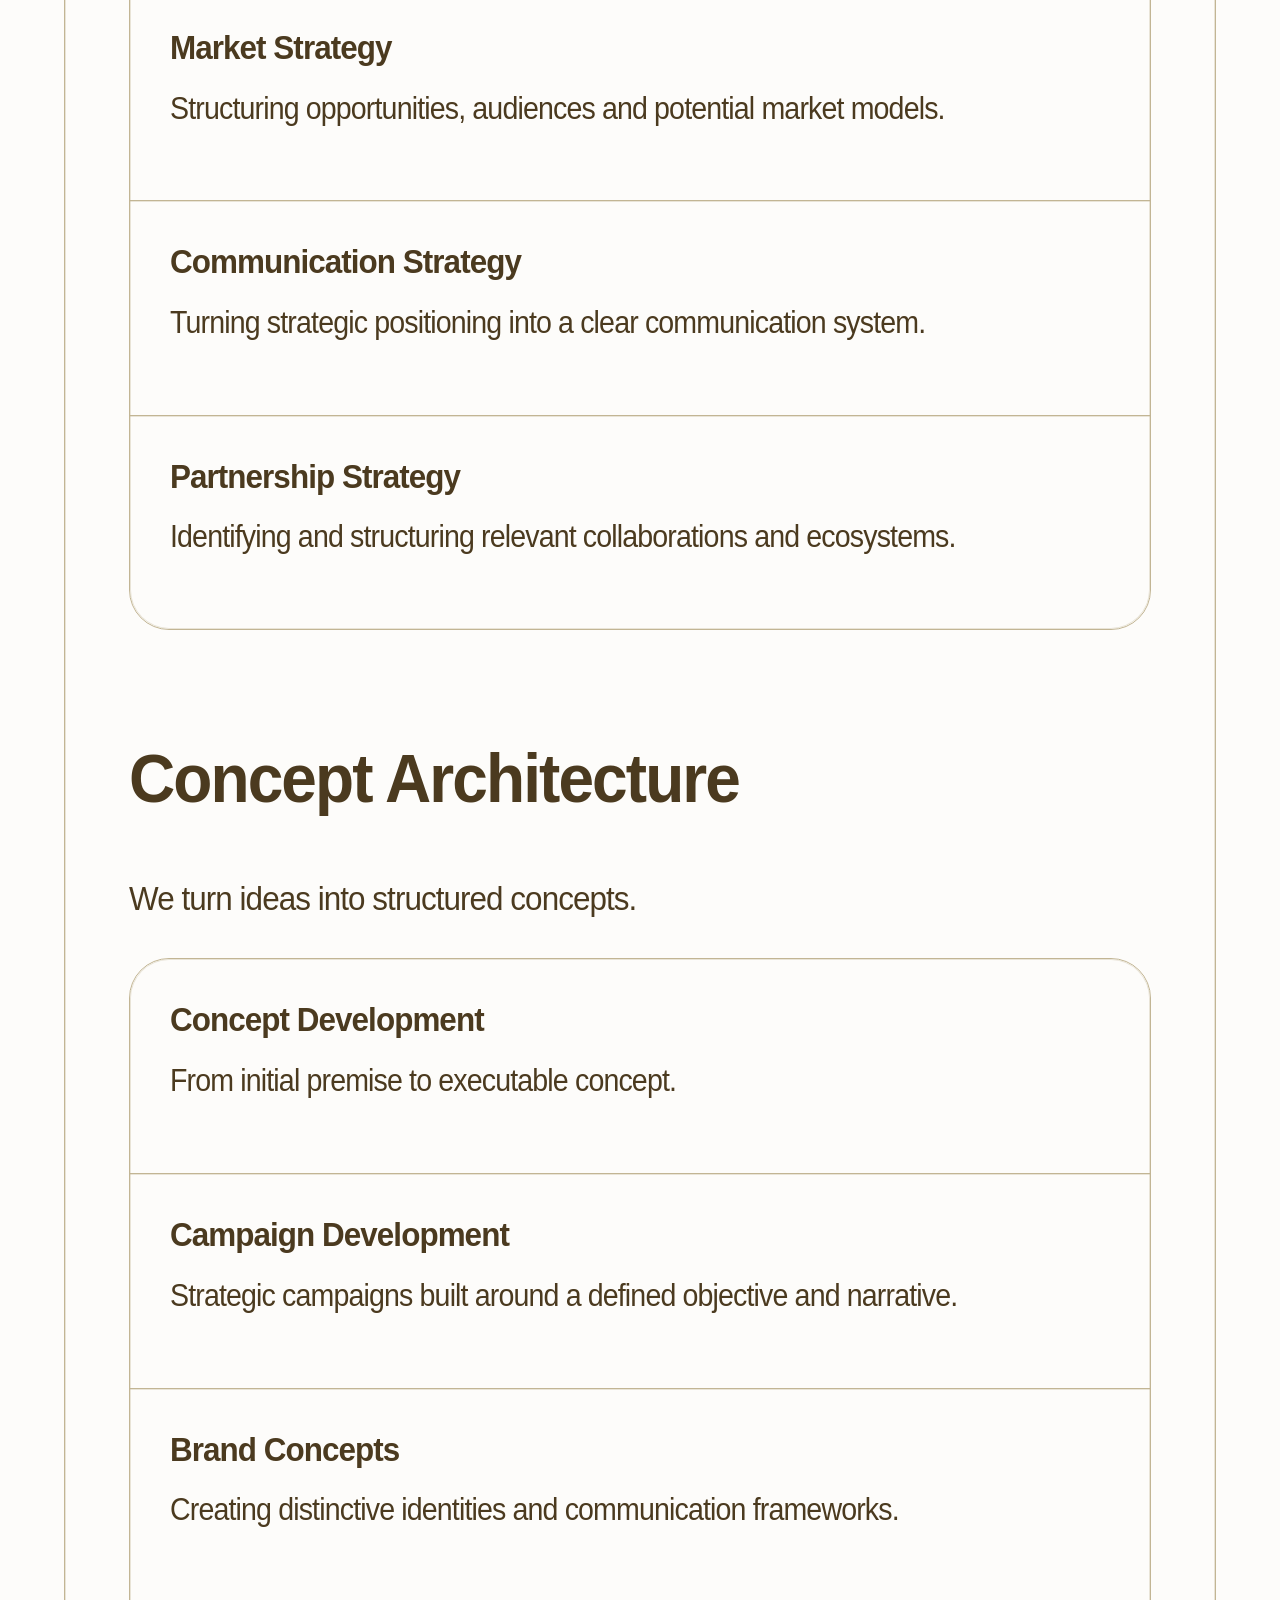
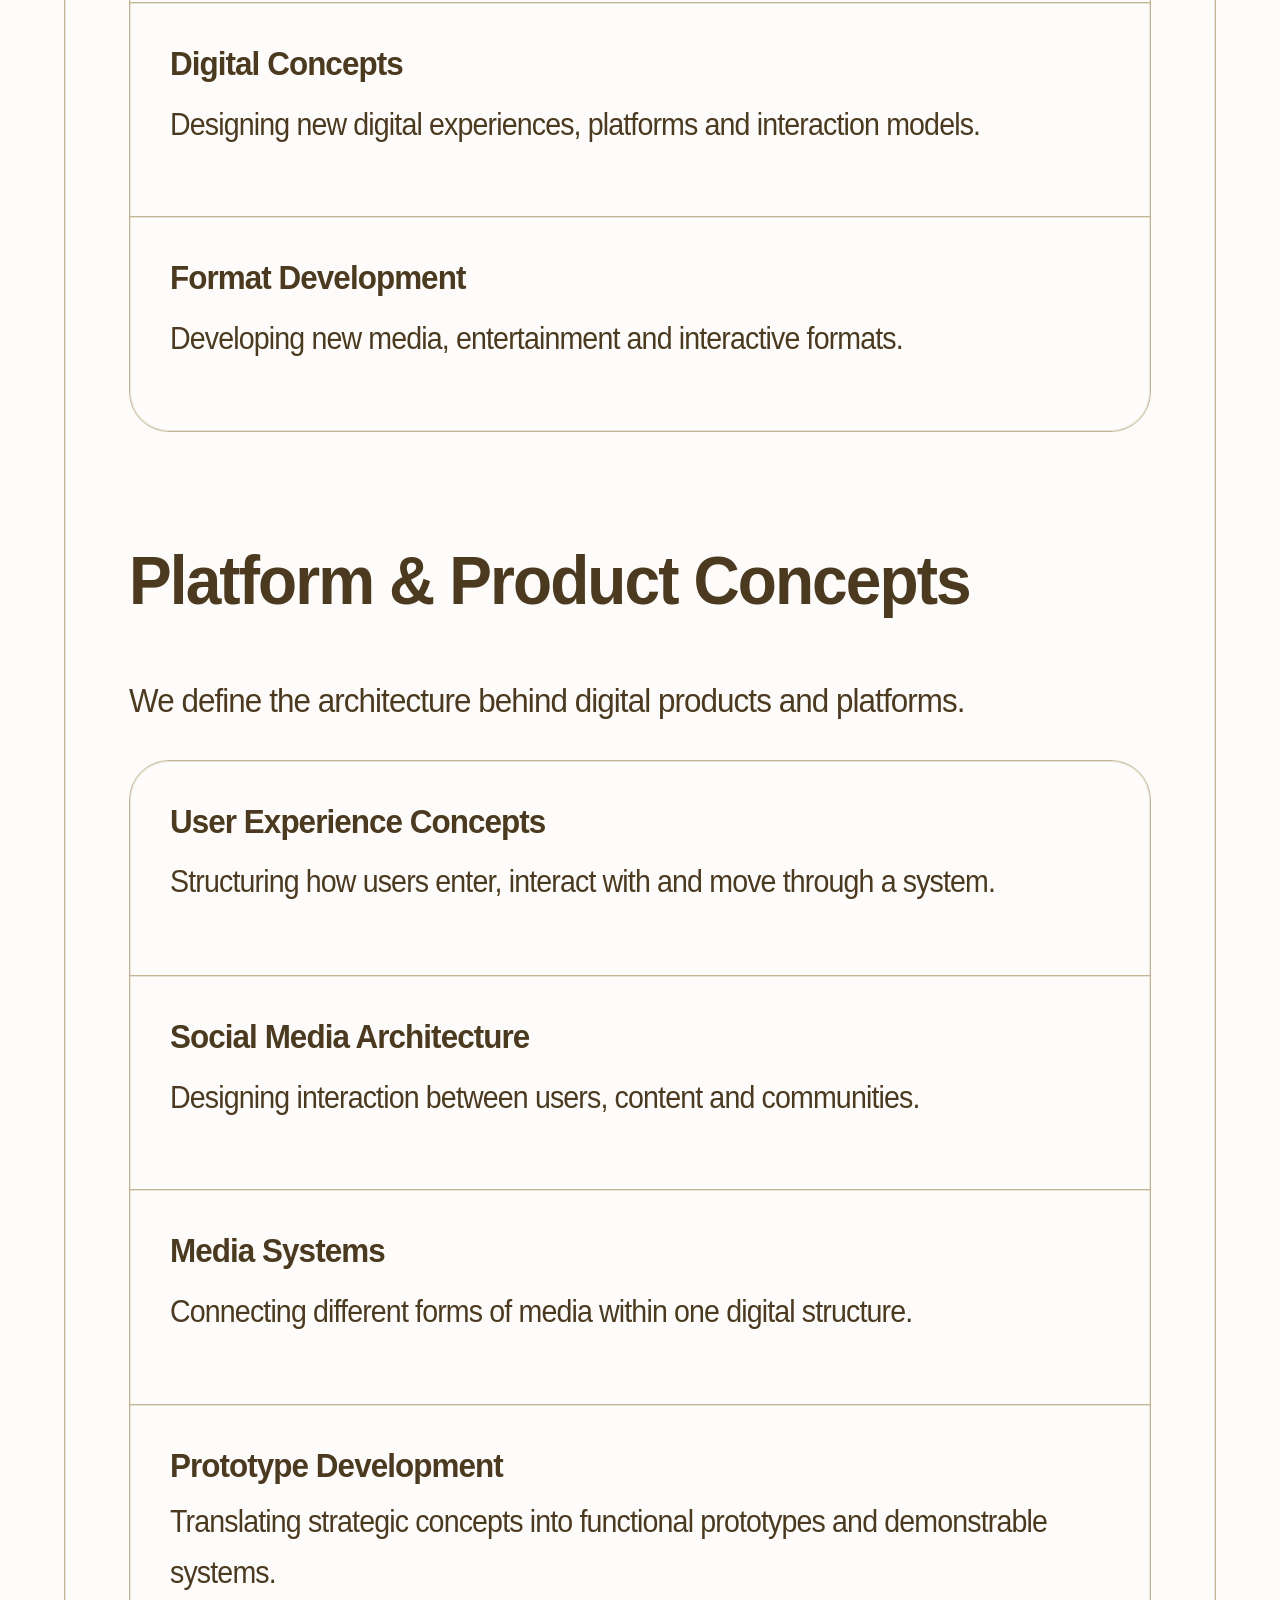
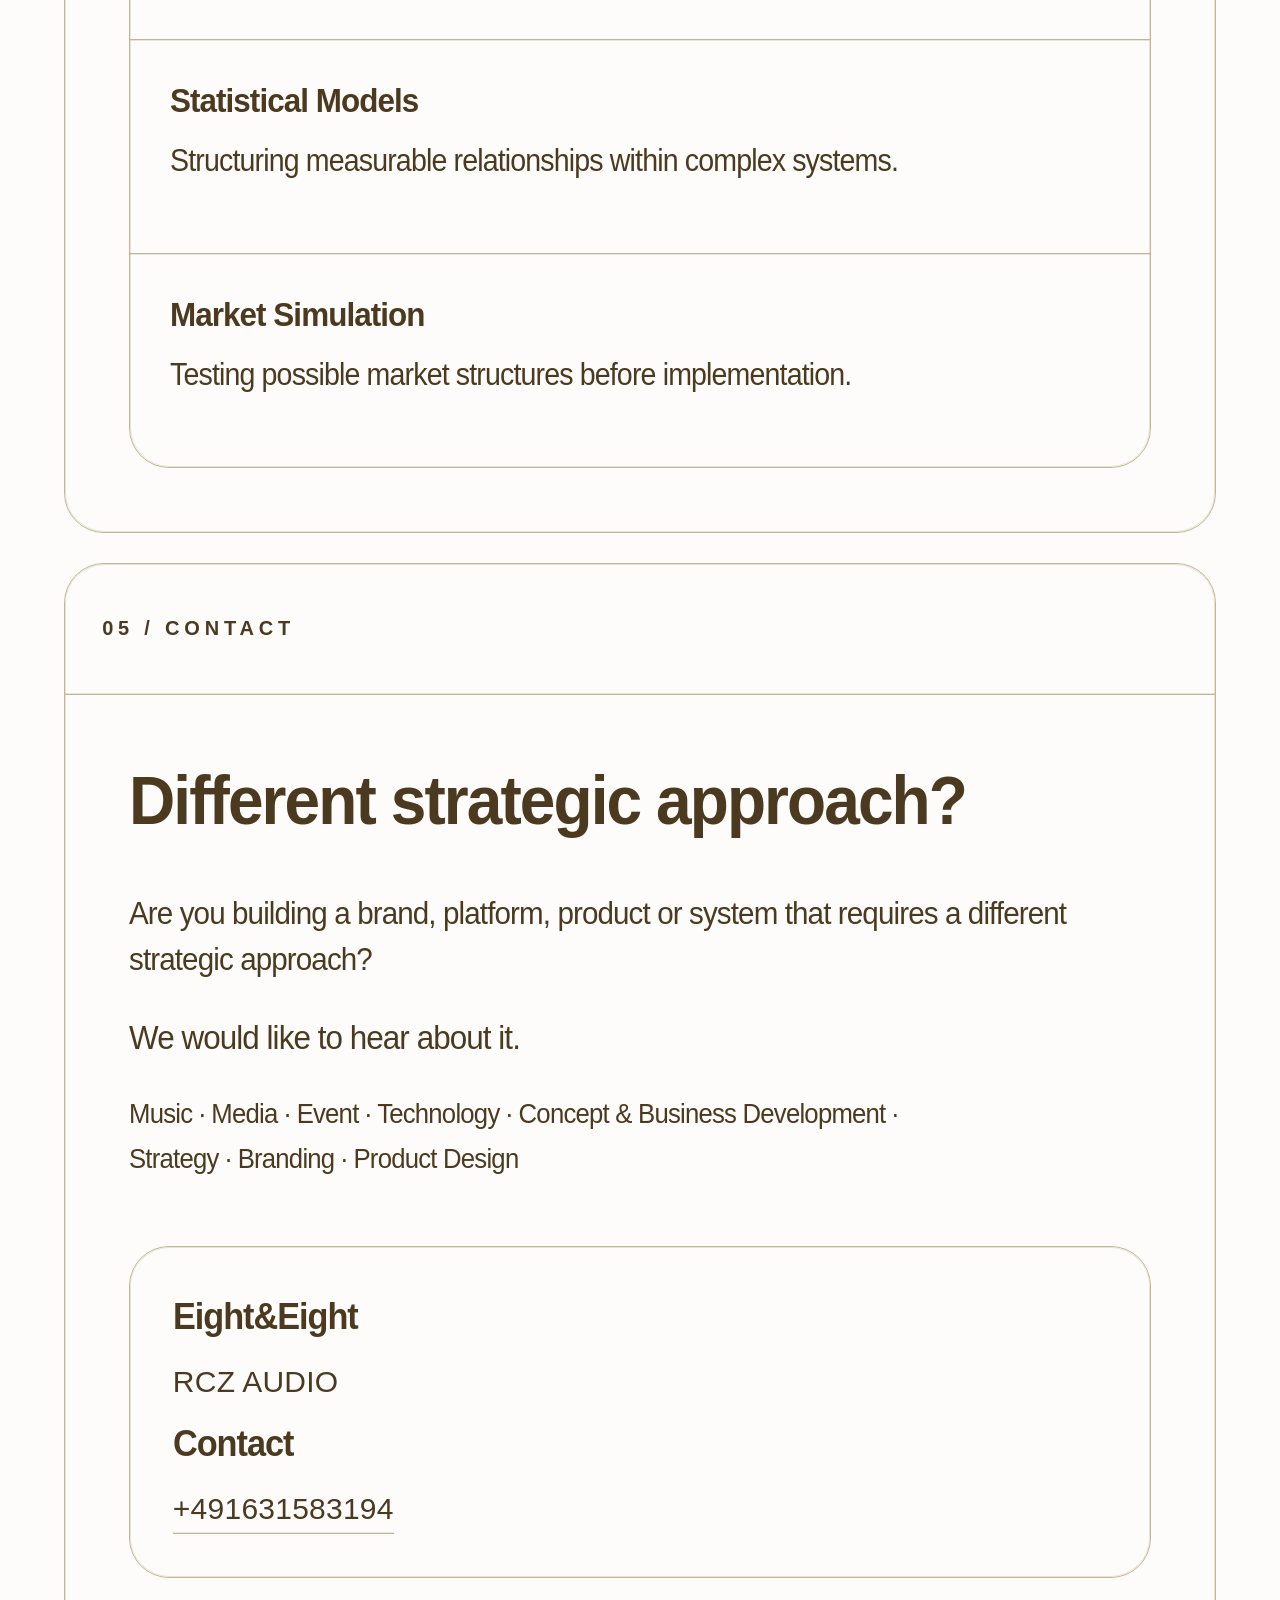
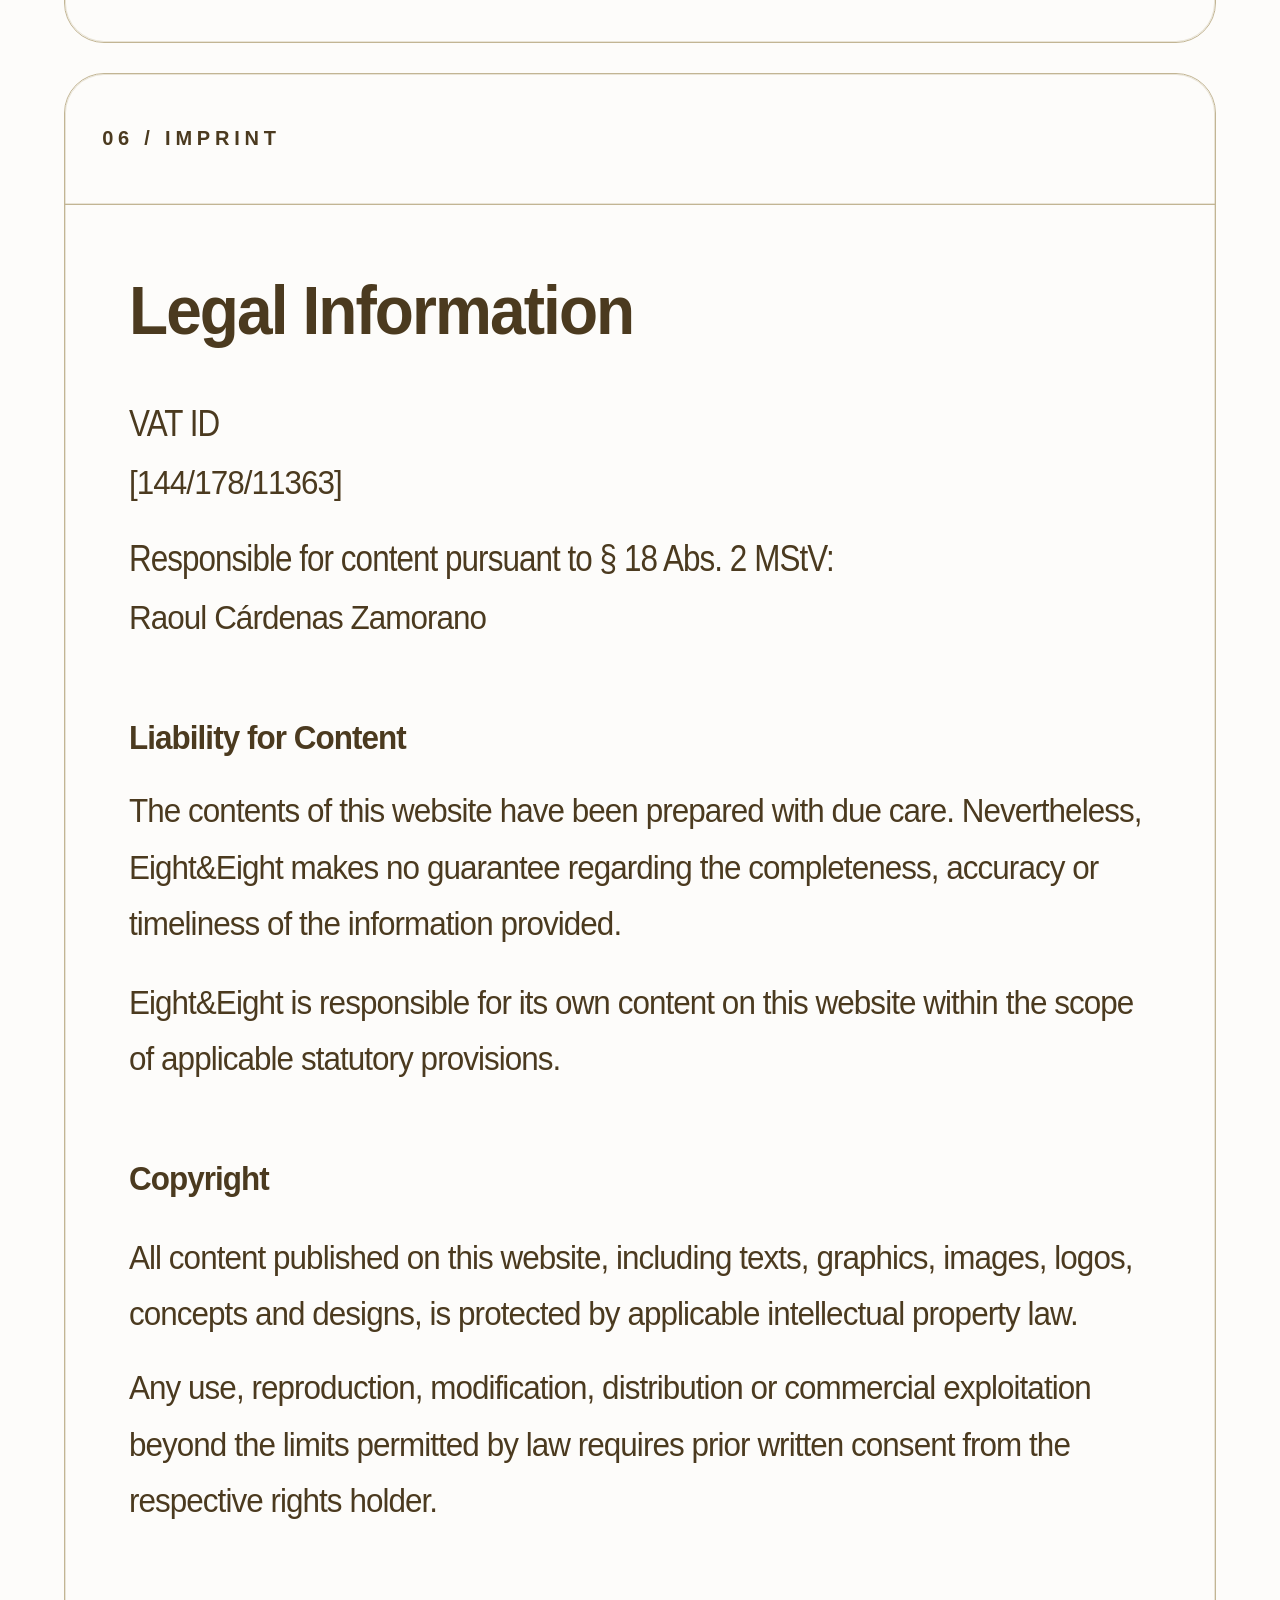
==== commit 2498e9d6: "Add files via upload" ====
--- a/index.html
+++ b/index.html
@@ -28,7 +28,7 @@
     <header class="topbar">
       <span class="banner-blur" aria-hidden="true"></span>
       <a class="wordmark" href="#top" aria-label="Eight and Eight home">
-        <img class="wordmark-logo" src="eight-and-eight-banner-logo-vector.svg" alt="Eight&amp;Eight" width="1774" height="887" decoding="async" fetchpriority="high">
+        <img class="wordmark-logo" src="eight-and-eight-banner-logo-vector.svg?v=20261123-ohne-schwunglinie" alt="Eight&amp;Eight" width="1774" height="887" decoding="async" fetchpriority="high">
       </a>
       <button class="menu-toggle" aria-expanded="false" aria-controls="site-nav" aria-label="Open navigation">
         <svg class="menu-icon" viewBox="0 0 25 18.75" aria-hidden="true" focusable="false">
